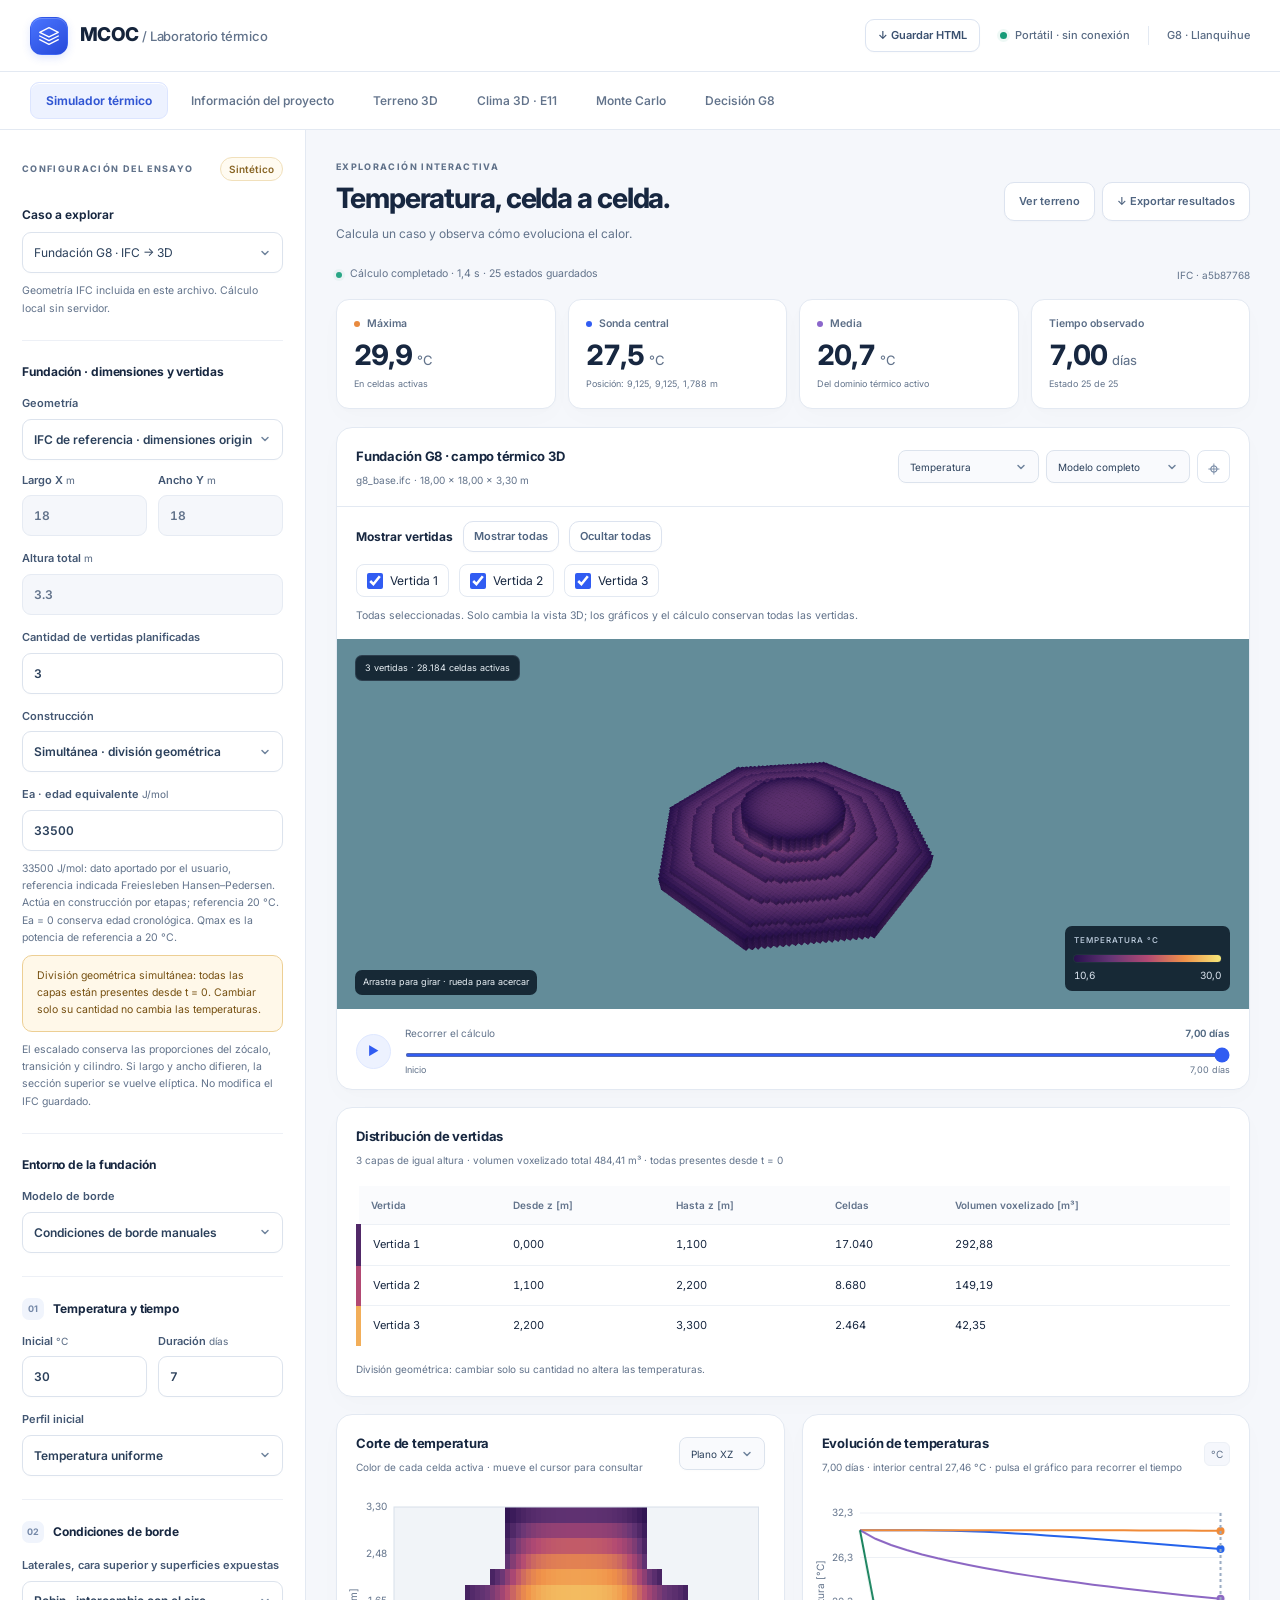
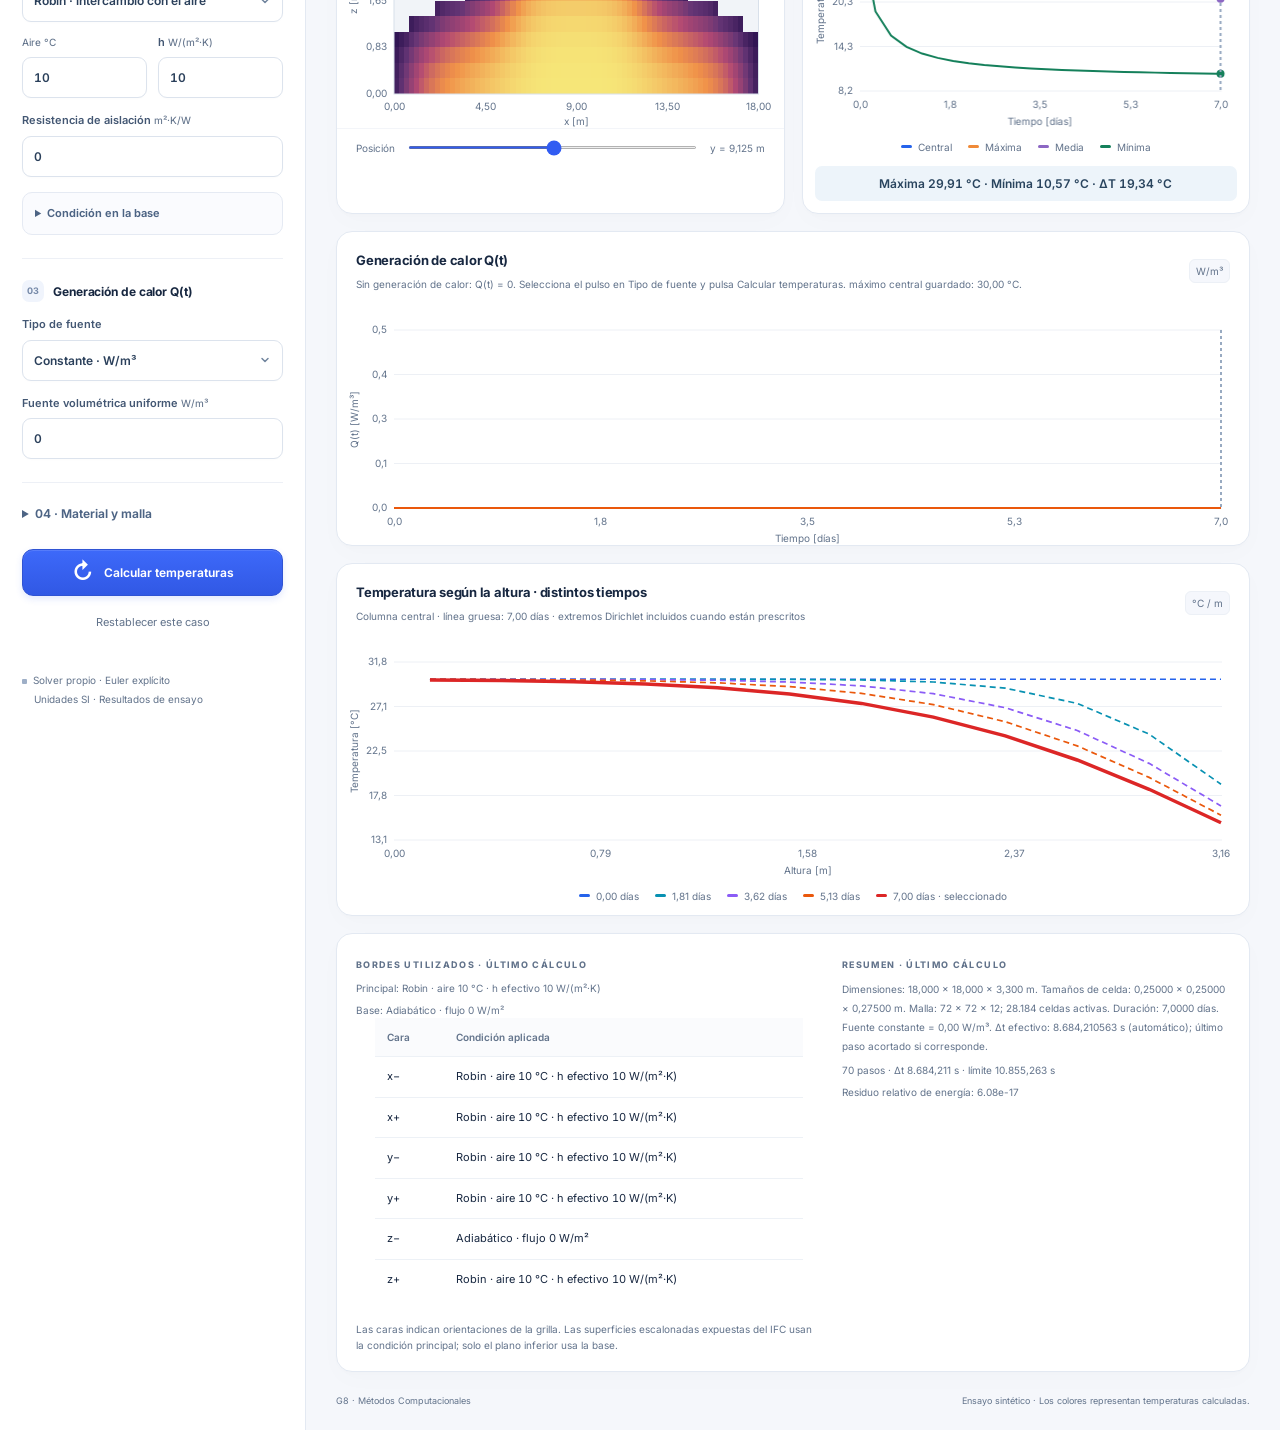
==== visor_termico.html @ 59cc3ba3 "Publica la campaña térmica ampliada y la decisión G8" ====
<!doctype html>
<html lang="es">
<head>
  <meta charset="utf-8">
<meta http-equiv="Content-Security-Policy" content="default-src 'none'; script-src 'unsafe-inline'; style-src 'unsafe-inline'; worker-src blob:; img-src data: blob:; font-src data:; connect-src 'none'; base-uri 'none'; object-src 'none'">
  <meta name="viewport" content="width=device-width,initial-scale=1">
  <meta name="theme-color" content="#315cf2">
  <title>MCOC · Laboratorio térmico</title>
  <style>
@font-face {
  font-family: 'Inter';
  font-style: normal;
  font-weight: 100 900;
  font-display: swap;
  src: url('[data-uri]') format('truetype');
}

:root {
  color-scheme: light;
  --navy: #15243b;
  --blue: #315cf2;
  --text: #172740;
  --muted: #62738b;
  --line: #e3e9f2;
  --bg: #f5f7fb;
  --orange: #e88a3f;
  --purple: #8b67cb;
  --radius: 16px;
  --shadow: 0 2px 4px #17274003, 0 8px 26px #17274004;
  --ease: 160ms ease;
}

* { box-sizing: border-box; }
body {
  margin: 0;
  background: var(--bg);
  color: var(--text);
  font: 14px/1.6 'Inter', system-ui, -apple-system, 'Segoe UI', sans-serif;
  -webkit-font-smoothing: antialiased;
  font-optical-sizing: auto;
}
button, input, select { font: inherit; }
button { cursor: pointer; }
button, a, input, select, summary {
  -webkit-tap-highlight-color: transparent;
  transition: background-color var(--ease), border-color var(--ease), color var(--ease), box-shadow var(--ease), transform var(--ease);
}
button:disabled, input:disabled, select:disabled { cursor: not-allowed; opacity: .5; box-shadow: none; transform: none; }
button:focus-visible, input:focus-visible, select:focus-visible, summary:focus-visible, a:focus-visible {
  outline: 3px solid #315cf24d;
  outline-offset: 3px;
}
a { color: inherit; }
h1, h2, p { margin: 0; }
fieldset { border: 0; padding: 0; margin: 0; min-width: 0; }
.hidden { display: none !important; }
::selection { color: #1737a6; background: #dfe7ff; }

/* Misma cabecera y navegación, con una identidad visual más clara. */
.topbar {
  height: 72px;
  background: #fff;
  color: var(--navy);
  display: flex;
  align-items: center;
  justify-content: space-between;
  padding: 0 30px;
  gap: 16px;
  border-bottom: 1px solid var(--line);
}
.brand { text-decoration: none; display: flex; align-items: center; gap: 12px; font-weight: 800; font-size: 19px; letter-spacing: -.6px; }
.brand-mark {
  height: 38px;
  width: 38px;
  display: grid;
  place-items: center;
  flex: 0 0 auto;
  border: 1px solid #315cf22b;
  border-radius: 12px;
  background: linear-gradient(145deg, #4974ff, #274ada);
  color: #fff;
  box-shadow: 0 3px 8px #315cf226, inset 0 1px 0 #ffffff33;
}
.brand-mark svg { width: 26px; height: 26px; }
.brand-light { font-weight: 500; color: var(--muted); font-size: 13px; letter-spacing: -.15px; }
.brand:hover { color: var(--blue); }
.top-meta { display: flex; align-items: center; gap: 8px; font-size: 11px; font-weight: 500; color: #596b84; }
.online-dot { width: 7px; height: 7px; background: #159b77; border-radius: 50%; box-shadow: 0 0 0 3px #159b7712; }
.top-divider { height: 19px; width: 1px; background: var(--line); margin: 0 10px; }
.nav-download { border: 1px solid #dce4f1; background: #fff; color: #3a506f; padding: 7px 12px; border-radius: 9px; font-size: 11px; font-weight: 600; margin-right: 12px; box-shadow: 0 1px 2px #17274005; }
.nav-download:hover:not(:disabled) { background: #f3f6ff; border-color: #b9c9f6; color: var(--blue); box-shadow: 0 3px 8px #315cf20d; }
.page-tabs { display: flex; gap: 7px; padding: 10px 30px; background: #fff; border-bottom: 1px solid var(--line); }
.page-tabs button { border: 1px solid transparent; border-radius: 9px; background: transparent; color: var(--muted); padding: 8px 15px; font-size: 12px; font-weight: 550; }
.page-tabs button:hover { background: #f3f6fb; color: var(--text); }
.page-tabs button[aria-selected=true] { background: #edf2ff; color: #3156d3; border-color: #dce5ff; font-weight: 650; box-shadow: inset 0 1px 0 #fff; }

/* Se conserva el panel de parámetros a la izquierda y los resultados a la derecha. */
.workspace { display: grid; grid-template-columns: 306px minmax(0, 1fr); max-width: 1900px; margin: 0 auto; }
.sidebar { background: #fff; border-right: 1px solid var(--line); padding: 27px 22px; min-height: calc(100vh - 72px); }
.sidebar-heading { display: flex; align-items: center; justify-content: space-between; margin-bottom: 24px; gap: 7px; }
.eyebrow { font-size: 9px; letter-spacing: 1.35px; font-weight: 750; color: var(--muted); }
.tag { font-size: 10px; font-weight: 600; border: 1px solid #f1e0bb; border-radius: 20px; background: #fffbf1; color: #886525; padding: 3px 8px; }
.field-label { font-size: 12px; font-weight: 650; display: block; margin-bottom: 8px; }
select, input[type=number] { width: 100%; height: 41px; padding: 8px 11px; border: 1px solid #dce3ed; border-radius: 9px; color: #2b405b; background-color: #fff; min-width: 0; font-size: 12px; box-shadow: 0 1px 2px #17274004; }
select {
  appearance: none;
  background-image: url("data:image/svg+xml,%3Csvg xmlns='http://www.w3.org/2000/svg' viewBox='0 0 12 12'%3E%3Cpath d='m3 4.5 3 3 3-3' fill='none' stroke='%2371859e' stroke-width='1.5' stroke-linecap='round' stroke-linejoin='round'/%3E%3C/svg%3E");
  background-repeat: no-repeat;
  background-position: right 11px center;
  background-size: 12px;
  padding-right: 30px;
}
select:hover:not(:disabled), input[type=number]:hover:not(:disabled):not([readonly]) { border-color: #b7c5d9; }
input:focus, select:focus { border-color: #7f9bf9; box-shadow: 0 0 0 3px #315cf210; }
input::placeholder { color: var(--muted); font-size: 11px; }
input[type=number] { font-variant-numeric: tabular-nums; }
input[readonly] { background-color: #f5f7fb; border-color: #e6ebf3; color: var(--muted); box-shadow: none; }
.hint { font-size: 10.5px; color: var(--muted); margin-top: 9px; line-height: 1.65; }
.form-section { border-top: 1px solid #edf0f6; padding-top: 21px; margin-top: 23px; }
.form-section h2 { font-size: 12px; margin-bottom: 13px; font-weight: 700; display: flex; align-items: center; gap: 9px; letter-spacing: -.1px; }
.form-section h2 span { display: grid; place-items: center; min-width: 22px; height: 22px; border-radius: 7px; background: #f0f4fc; font-size: 9px; color: #7589a8; font-weight: 700; }
.form-grid { display: grid; grid-template-columns: 1fr 1fr; gap: 11px; margin-top: 12px; }
.form-grid label, .stacked { font-size: 11px; font-weight: 600; display: block; color: #435773; }
.form-grid label>span, .stacked>span:not(#nodes-label) { font-size: 10px; color: var(--muted); font-weight: 450; }
.form-grid input, .stacked input, .stacked select { margin-top: 6px; }
.stacked { margin-top: 14px; }
.details { margin-top: 15px; border: 1px solid #e5eaf3; border-radius: 10px; background: #fafbfe; padding: 12px; }
.details summary { font-size: 11px; }
.details[open] summary { margin-bottom: 12px; }
summary { cursor: pointer; font-size: 12px; font-weight: 650; color: #4d6484; }
summary:hover { color: var(--blue); }
details.form-section[open]>summary { margin-bottom: 18px; }
.calculate { margin-top: 25px; background: linear-gradient(180deg, #3d69fa, #3158e4); color: #fff; width: 100%; border: 1px solid #2f53d3; border-radius: 11px; min-height: 47px; font-weight: 650; font-size: 12px; display: flex; align-items: center; justify-content: center; gap: 10px; box-shadow: 0 3px 7px #315cf223, inset 0 1px 0 #ffffff20; }
.calculate:hover:not(:disabled) { background: linear-gradient(180deg, #315ff0, #244ad0); border-color: #2147c8; box-shadow: 0 5px 13px #315cf230; transform: translateY(-1px); }
.calculate:active:not(:disabled) { transform: translateY(0); box-shadow: 0 1px 3px #315cf223; }
.calculate span:first-child { font-size: 23px; line-height: 1; }
.calculate.busy span:first-child { animation: spin 1.2s linear infinite; }
.reset { background: transparent; border: 1px solid transparent; border-radius: 9px; width: 100%; margin-top: 8px; color: var(--muted); font-size: 11px; padding: 9px; }
.reset:hover:not(:disabled) { color: var(--blue); background: #f3f6ff; }
.sidebar-footer { font-size: 10px; margin-top: 30px; color: var(--muted); line-height: 1.9; }
.sidebar-footer>span:last-child { margin-left: 12px; }
.tiny-square { display: inline-block; background: #9eafc7; width: 5px; height: 5px; border-radius: 1px; margin-right: 6px; }

main { padding: 30px 30px 22px; min-width: 0; }
.page-heading { display: flex; justify-content: space-between; align-items: center; gap: 16px; margin-bottom: 22px; }
.page-heading .eyebrow { color: var(--muted); margin-bottom: 6px; }
h1 { font-size: 28px; font-weight: 750; letter-spacing: -1.1px; line-height: 1.25; }
.page-heading p { color: var(--muted); font-size: 12px; margin-top: 8px; }
.secondary { border: 1px solid #dce3ef; border-radius: 10px; background: #fff; color: #506581; padding: 10px 14px; font-size: 11px; font-weight: 600; white-space: nowrap; box-shadow: 0 1px 3px #17274005; }
.secondary:hover:not(:disabled) { border-color: #bdcbec; background: #f9faff; color: var(--blue); box-shadow: 0 3px 9px #17274008; transform: translateY(-1px); }
.secondary:active:not(:disabled) { transform: translateY(0); }
.result-state { display: flex; align-items: center; gap: 8px; font-size: 10.5px; color: var(--muted); margin-bottom: 14px; min-height: 20px; }
.source-label { margin-left: auto; color: var(--muted); font-size: 10px; }
.state-dot { width: 6px; height: 6px; border-radius: 50%; background: #aab6c3; flex: 0 0 auto; }
.state-dot.ready { background: #2aa686; box-shadow: 0 0 0 3px #2aa6860e; }
.state-dot.dirty { background: #ed9e3b; box-shadow: 0 0 0 3px #ed9e3b10; }
.pending-changes, .pour-warning { padding: 12px 14px; border: 1px solid #edcf94; border-radius: 10px; background: #fff8e9; color: #765011; line-height: 1.6; }
.pending-changes { margin-bottom: 16px; font-size: 13px; }
.pour-warning strong { display: block; }
#simulation-summary { line-height: 1.9; }
.calculation-info>div { min-width: 0; }
.metrics { display: grid; grid-template-columns: repeat(4, 1fr); gap: 12px; margin-bottom: 18px; }
.metrics article { background: #fff; border: 1px solid var(--line); border-radius: 13px; padding: 16px 17px; display: flex; flex-direction: column; min-width: 0; box-shadow: var(--shadow); }
.metric-label { font-size: 10.5px; color: #5c6e87; font-weight: 600; display: flex; align-items: center; gap: 7px; }
.metric-dot { width: 6px; height: 6px; border-radius: 50%; }
.orange { background: var(--orange); }
.blue { background: var(--blue); }
.purple { background: var(--purple); }
.metrics strong { font-size: 28px; line-height: 1.6; letter-spacing: -1px; font-weight: 750; font-variant-numeric: tabular-nums; }
.metrics small { font-size: 13px; color: var(--muted); letter-spacing: 0; font-weight: 450; margin-left: 2px; }
.metrics article>span:last-child { font-size: 9px; color: var(--muted); overflow: hidden; text-overflow: ellipsis; white-space: nowrap; }
.card { background: #fff; border: 1px solid var(--line); border-radius: var(--radius); overflow: hidden; box-shadow: var(--shadow); }
.card-heading { display: flex; align-items: center; justify-content: space-between; padding: 18px 19px; gap: 12px; }
.card-heading h2 { font-size: 13px; font-weight: 700; letter-spacing: -.25px; }
.card-heading p { color: var(--muted); font-size: 10px; margin-top: 5px; line-height: 1.6; }
.card-heading select { height: 33px; width: auto; font-size: 10px; max-width: 180px; background-color: #f9fafd; border-radius: 8px; }
.view-tools { display: flex; align-items: center; flex-wrap: wrap; justify-content: flex-end; gap: 7px; }
.icon-button { border: 1px solid #dfe6f0; background: #fff; border-radius: 8px; height: 33px; width: 33px; font-size: 21px; color: #6c819e; }
.icon-button:hover { background: #f0f4ff; border-color: #bdcbec; color: var(--blue); }
.model-stage { position: relative; height: 370px; background: radial-gradient(ellipse at 50% 35%, #273c57, #12233b 85%); overflow: hidden; }
.model-stage canvas { display: block; width: 100%; height: 100%; touch-action: none; cursor: grab; }
.model-stage canvas:active { cursor: grabbing; }
.model-hint { position: absolute; left: 18px; bottom: 14px; font-size: 9px; color: #9cabc0; pointer-events: none; }
.model-chip { position: absolute; top: 16px; left: 18px; border: 1px solid #b1c7e024; color: #d1ddec; background: #0d20336b; border-radius: 7px; padding: 5px 9px; font-size: 9px; pointer-events: none; backdrop-filter: blur(8px); }
.temperature-legend { position: absolute; right: 19px; bottom: 18px; width: 165px; pointer-events: none; }
.legend-title { font-size: 8px; color: #bac9da; letter-spacing: 1px; margin-bottom: 8px; font-weight: 550; }
.legend-title span { float: right; letter-spacing: 0; }
.legend-bar { height: 7px; border-radius: 4px; background: linear-gradient(90deg, #28104e, #653575, #b24973, #f09149, #f6e879); box-shadow: 0 0 0 1px #ffffff0a; }
.legend-labels { display: flex; justify-content: space-between; color: #dce5f0; font-size: 10px; margin-top: 5px; font-variant-numeric: tabular-nums; }
#model-canvas { background: #638c99; }
#model-canvas:not(.hidden) ~ :is(.model-hint, .model-chip, .temperature-legend) {
  color: #eaf1f6;
  background: #172936;
  border-radius: 7px;
}
#model-canvas:not(.hidden) ~ .model-hint { padding: 5px 8px; }
#model-canvas:not(.hidden) ~ .temperature-legend { padding: 8px 9px; }
.timeline { display: flex; gap: 14px; align-items: center; padding: 16px 19px 12px; }
.play { width: 35px; height: 35px; border-radius: 50%; background: #edf2ff; color: var(--blue); border: 1px solid #dfe8ff; display: grid; place-items: center; font-size: 12px; flex-shrink: 0; }
.play:hover:not(:disabled) { background: #dde7ff; border-color: #bdcfff; box-shadow: 0 3px 8px #315cf21a; transform: scale(1.04); }
.timeline-body { width: 100%; }
.timeline-labels, .timeline-ends { display: flex; justify-content: space-between; align-items: center; font-size: 10px; color: var(--muted); }
.timeline-labels strong { font-weight: 650; color: #526982; font-variant-numeric: tabular-nums; }
.timeline-ends { font-size: 9px; }
input[type=range] { cursor: pointer; accent-color: var(--blue); }
.timeline input { width: 100%; margin: 9px 0 3px; height: 4px; }
.clip-control { display: flex; align-items: center; gap: 12px; padding: 10px 19px; background: #f6f8fd; border-bottom: 1px solid #edf1f7; font-size: 10px; color: #708198; }
.clip-control input { flex: 1; height: 3px; }
.charts { display: grid; grid-template-columns: 1fr 1fr; gap: 17px; margin-top: 17px; }
.chart-stage { position: relative; height: 235px; padding: 0 9px; }
.chart-stage canvas { width: 100%; height: 100%; display: block; }
#history-canvas { cursor: crosshair; }
.slice-control { height: 39px; display: flex; align-items: center; gap: 11px; padding: 0 19px; font-size: 10px; color: var(--muted); border-top: 1px solid #f3f5f9; }
.slice-control input { flex: 1; height: 3px; }
.chart-legend { display: flex; gap: 8px 16px; align-items: center; flex-wrap: wrap; justify-content: center; font-size: 10px; color: var(--muted); min-height: 38px; padding: 9px 12px; }
.chart-legend span { display: flex; align-items: center; gap: 6px; }
.chart-legend i { width: 11px; height: 3px; border-radius: 2px; }
.history-range { display: block; margin: 0 12px 12px; padding: 8px 10px; border-radius: 7px; background: #edf4fa; color: #29445e; font-size: 12px; font-weight: 600; text-align: center; font-variant-numeric: tabular-nums; }
.mini-tag { font-size: 10px; color: var(--muted); background: #f5f7fc; border: 1px solid #ecf0f6; border-radius: 6px; padding: 3px 6px; white-space: nowrap; }
.calculation-info { display: grid; grid-template-columns: 1.2fr 1fr; gap: 20px; padding: 18px 19px; margin-top: 17px; }
.calculation-info p { font-size: 10px; color: var(--muted); margin-top: 6px; }
.height-card { margin-top: 17px; }
.table-scroll { overflow-x: auto; padding: 0 19px 15px; }
.project-table { width: 100%; border-collapse: collapse; font-size: 11px; text-align: left; font-variant-numeric: tabular-nums; }
.project-table th, .project-table td { padding: 11px 12px; border-bottom: 1px solid #edf1f6; white-space: nowrap; }
.project-table th { color: var(--muted); font-weight: 600; font-size: 10px; background: #fafbfd; }
.project-table tbody tr:hover { background: #f7f9ff; }
.project-table tbody tr:last-child td { border-bottom: 0; }
.mc-fraction { display: flex; align-items: center; gap: 8px; }
.mc-fraction meter { width: 78px; accent-color: #b45309; }
.mc-run-table { max-height: 420px; overflow: auto; }
.mc-run-table thead th { position: sticky; top: 0; }
.mc-exceeds, #mc-error { color: #9a3412; }
#mc-status { overflow-wrap: anywhere; }
.python-job { margin: 14px 0; padding: 14px 18px; }
.python-job legend { font-weight: 650; }
.python-job-fields { grid-template-columns: repeat(auto-fit, minmax(min(100%, 140px), 1fr)); margin: 10px 0; }
.python-job-check { display: flex; align-items: center; gap: 7px; margin: 8px 0 12px; }
.python-job-check input { width: auto; }
.python-job-status { margin-top: 8px; overflow-wrap: anywhere; }
.python-job-status:empty { display: none; }
.plans-figure { margin: 0; overflow: hidden; }
.plans-figure img { display: block; width: 100%; height: auto; }
#plan-schedule { line-height: 1.55; }
.scope-note { font-size: 10px; line-height: 1.7; color: var(--muted); padding: 0 19px 18px; }
footer { font-size: 9px; color: var(--muted); display: flex; justify-content: space-between; padding-top: 22px; gap: 12px; }
.error { border: 1px solid #f0cdbf; background: #fff5f0; border-radius: 11px; padding: 13px 16px; margin-bottom: 15px; color: #a34a2e; font-size: 12px; }
.stage-placeholder { position: absolute; inset: 0; display: flex; align-items: center; justify-content: center; flex-direction: column; background: #12233be6; color: #afbed1; font-size: 12px; gap: 14px; }
.loader { width: 28px; height: 28px; border-radius: 50%; border: 2px solid #455f7b; border-top-color: #80adf5; animation: spin 1s linear infinite; }
.tooltip { position: absolute; background: #11243aef; color: #fff; font-size: 10px; padding: 8px 11px; border: 1px solid #ffffff1a; border-radius: 8px; pointer-events: none; z-index: 4; white-space: nowrap; box-shadow: 0 4px 12px #101f3826; }

.project-panel { max-width: 1200px; margin: 0 auto; padding: 38px 30px 46px; }
#e11-source, #e11-provenance { overflow-wrap: anywhere; }
.e11-section { height: clamp(240px, 42vw, 420px); }
.e11-model-stage { background: #638c99; padding: 0; }
.e11-model-stage canvas { cursor: grab; touch-action: none; }
.e11-model-stage canvas:active { cursor: grabbing; }
#e11-model-legend { padding-top: 12px; }
.project-intro { max-width: 840px; font-size: 14px; line-height: 1.8; color: var(--muted); margin: 15px 0 27px; }
.project-grid { display: grid; grid-template-columns: 1fr 1fr; gap: 18px; }
.info-card { padding: 25px; }
.info-card h2 { font-size: 16px; font-weight: 700; letter-spacing: -.35px; margin-bottom: 12px; }
.info-card p { margin-top: 12px; color: #63748c; font-size: 12px; line-height: 1.9; overflow-wrap: anywhere; }

@keyframes spin { to { transform: rotate(360deg); } }
@media(min-width:1550px) {
  main { padding: 32px 42px; }
  .model-stage { height: 430px; }
  .chart-stage { height: 260px; }
}
@media(max-width:1150px) {
  .workspace { grid-template-columns: 272px minmax(0,1fr); }
  .sidebar { padding: 24px 17px; }
  main { padding: 24px 20px; }
  .metrics { gap: 8px; }
  .metrics article { padding: 13px 11px; }
  .metrics strong { font-size: 24px; }
  .page-heading .secondary { font-size: 10px; padding: 9px; }
  .charts { grid-template-columns: 1fr; }
  .chart-stage { height: 250px; }
  .model-stage { height: 340px; }
  .calculation-info { grid-template-columns: 1fr; }
  .page-heading h1 { font-size: 24px; }
  .card-heading { flex-wrap: wrap; }
}
@media(max-width:750px) {
  .topbar { padding: 0 18px; height: 64px; }
  .brand { font-size: 17px; }
  .brand-mark { height: 34px; width: 34px; border-radius: 10px; }
  .brand-light { display: none; }
  .top-meta { font-size: 10px; }
  .top-meta .top-divider, .top-meta>span:last-child { display: none; }
  .nav-download { margin-right: 4px; padding: 6px 8px; font-size: 10px; }
  .workspace { display: flex; flex-direction: column; }
  .sidebar { min-height: 0; border-right: 0; border-bottom: 1px solid var(--line); }
  .sidebar-heading { margin-bottom: 14px; }
  .form-section { margin-top: 18px; padding-top: 17px; }
  .sidebar-footer { display: none; }
  main { padding: 24px 15px; }
  .metrics { grid-template-columns: 1fr 1fr; }
  .metrics strong { font-size: 27px; }
  .page-heading { align-items: flex-start; }
  .page-heading .secondary { white-space: normal; max-width: 100px; }
  .model-stage { height: 320px; }
  .card-heading { padding: 15px; flex-wrap: wrap; }
  .model-hint { font-size: 8px; max-width: 120px; }
  .temperature-legend { width: 125px; }
  .calculation-info { gap: 14px; }
  footer { flex-direction: column; }
  .card-heading select { max-width: 150px; }
  .page-tabs { padding: 9px 15px; gap: 4px; }
  .page-tabs button { font-size: 11px; padding: 9px 10px; }
  .project-panel { padding: 28px 15px; }
  .project-grid { grid-template-columns: 1fr; }
  .info-card { padding: 22px; }
  .view-tools select { max-width: 145px; }
}
@media(prefers-reduced-motion:reduce) {
  *, *::before, *::after { transition: none !important; animation: none !important; scroll-behavior: auto !important; }
}
.pour-visibility { padding: 14px 19px; border-top: 1px solid var(--line); }
.visibility-heading, .visibility-options { display: flex; align-items: center; flex-wrap: wrap; gap: 10px; }
.visibility-heading { margin-bottom: 12px; font-size: 12px; }
.visibility-heading .secondary { padding: 6px 10px; font-size: 11px; }
.visibility-options label { display: inline-flex; align-items: center; gap: 7px; font-size: 12px; padding: 6px 10px; border: 1px solid var(--line); border-radius: 8px; cursor: pointer; }
.visibility-options input { width: 16px; height: 16px; margin: 0; accent-color: var(--blue); }
.pour-visibility .hint { margin: 10px 0 0; }
.page-tabs, .terrain-return { flex-wrap: wrap; }
.terrain-card { overflow: hidden; }
.terrain-stage { position: relative; height: clamp(350px, 63vh, 620px); overflow: hidden; background: radial-gradient(ellipse at 50% 47%, #1b4050, #0d1d32 76%); }
.terrain-stage canvas { width: 100%; height: 100%; display: block; cursor: grab; touch-action: none; }
.terrain-stage canvas:active { cursor: grabbing; }
.terrain-stage .terrain-objects { position: absolute; inset: 0; pointer-events: none; }
.terrain-north, .terrain-scale, .terrain-hint { position: absolute; color: #e7f1f5; pointer-events: none; font-size: 11px; }
.terrain-north { top: 16px; right: 18px; display: grid; justify-items: center; gap: 4px; background: #0d1d32c9; padding: 8px 12px; border-radius: 10px; }
.terrain-north span { font-size: 22px; line-height: 1; }
.terrain-scale { bottom: 18px; left: 18px; display: grid; gap: 5px; }
.terrain-scale span { display: block; height: 6px; border: solid #e7f1f5; border-width: 0 1px 2px; }
.terrain-hint { right: 18px; bottom: 18px; max-width: 60%; text-align: right; }
.terrain-status { position: absolute; top: 50%; left: 50%; transform: translate(-50%, -50%); color: #e7f1f5; max-width: 80%; text-align: center; }
.terrain-beacon { position: absolute; top: 56%; left: 50%; transform: translate(-50%, -100%); display: grid; justify-items: center; border: 0; padding: 0; background: transparent; color: #eafff9; cursor: pointer; }
.beacon-label { background: #09262b; border: 1px solid #76efd0; border-radius: 9px; padding: 8px 12px; font-size: 12px; font-weight: 650; white-space: nowrap; }
.beacon-light { height: clamp(58px, 12vh, 125px); width: 10px; background: linear-gradient(transparent, #9df9e2 68%, #e4fff8); box-shadow: 0 12px 24px #55ffd486; }
.beacon-dot { width: 16px; height: 8px; margin-bottom: -4px; border-radius: 50%; background: #dbfff4; box-shadow: 0 0 14px 5px #43ffccbd; }
.terrain-beacon.is-close .beacon-light { height: 38px; width: 5px; }
.terrain-beacon.is-close .beacon-dot { width: 9px; height: 5px; margin-bottom: -2px; }
.terrain-beacon:hover .beacon-label, .terrain-beacon:focus-visible .beacon-label { background: #145350; }
.terrain-beacon:focus-visible { outline: 2px solid #eafff9; outline-offset: 5px; border-radius: 8px; }
.terrain-credits { padding: 16px 19px; color: var(--muted); font-size: 11px; line-height: 1.6; }
.terrain-credits p + p { margin-top: 6px; }
.terrain-credits a { color: var(--blue); }
.terrain-imagery-credit { position: absolute; top: 16px; left: 18px; max-width: calc(100% - 100px); padding: 6px 9px; border-radius: 7px; background: #0d1d32de; color: #e7f1f5; font-size: 10px; line-height: 1.5; }
.terrain-imagery-credit a { color: #b9f5e5; }
#terrain-zoom-level { min-width: 42px; color: var(--muted); font-size: 12px; text-align: center; font-variant-numeric: tabular-nums; }

</style>


</head>
<body>
  <header class="topbar">
    <a class="brand" href="#" aria-label="Inicio del laboratorio"><span class="brand-mark"><svg viewBox="0 0 28 28" fill="none" aria-hidden="true"><path d="m4 10 10-5 10 5-10 5-10-5Z" stroke="currentColor" stroke-width="1.5" stroke-linejoin="round"/><path d="m4 14 10 5 10-5M4 18l10 5 10-5" stroke="currentColor" stroke-width="1.5" stroke-linecap="round" stroke-linejoin="round"/></svg></span><span>MCOC <span class="brand-light">/ Laboratorio térmico</span></span></a>
    <div class="top-meta"><button id="portable-download" class="nav-download">↓ HTML portátil</button><span class="online-dot"></span><span id="connection">Conectando</span><span class="top-divider"></span><span>G8 · Llanquihue</span></div>
  </header>

  <nav class="page-tabs" role="tablist" aria-label="Secciones del proyecto">
    <button id="tab-laboratory" role="tab" aria-selected="true" aria-controls="panel-laboratory" type="button">Simulador térmico</button>
    <button id="tab-project" role="tab" aria-selected="false" aria-controls="panel-project" tabindex="-1" type="button">Información del proyecto</button>
    <button id="tab-terrain" role="tab" aria-selected="false" aria-controls="panel-terrain" tabindex="-1" type="button">Terreno 3D</button>
    <button id="tab-weather" role="tab" aria-selected="false" aria-controls="panel-weather" tabindex="-1" type="button">Clima 3D · E11</button>
    <button id="tab-monte-carlo" role="tab" aria-selected="false" aria-controls="panel-monte-carlo" tabindex="-1" type="button">Monte Carlo</button>
    <button id="tab-plans" role="tab" aria-selected="false" aria-controls="panel-plans" tabindex="-1" type="button">Decisión G8</button>
  </nav>
  <div class="workspace" id="panel-laboratory" role="tabpanel" aria-labelledby="tab-laboratory">
    <aside class="sidebar">
      <div class="sidebar-heading"><span class="eyebrow">CONFIGURACIÓN DEL ENSAYO</span><span class="tag">Sintético</span></div>
      <form id="parameters">
        <fieldset id="controls">
          <label class="field-label" for="mode">Caso a explorar</label>
          <select id="mode" name="mode">
            <option value="fundacion">Fundación G8 · IFC → 3D</option><option value="2d">Caja 2D · centros de celda</option>
            <option value="3d">Cubo / bloque 3D · dimensiones editables</option><option value="1d">Perfil 1D · nodos</option>
          </select>
          <p id="case-note" class="hint">La geometría se obtiene del IFC guardado.</p>

          <section id="foundation-geometry" class="form-section">
            <h2>Fundación · dimensiones y vertidas</h2>
            <label class="stacked">Geometría<select id="foundation_geometry" name="foundation_geometry"><option value="ifc">IFC de referencia · dimensiones originales</option><option value="scaled">Dimensiones editables · escalar el IFC</option></select></label>
            <div class="form-grid">
              <label>Largo X <span>m</span><input id="foundation_x_m" name="foundation_x_m" type="number" min="4" max="40" step="any" value="18" required></label>
              <label>Ancho Y <span>m</span><input id="foundation_y_m" name="foundation_y_m" type="number" min="4" max="40" step="any" value="18" required></label>
            </div>
            <label class="stacked">Altura total <span>m</span><input id="foundation_height_m" name="foundation_height_m" type="number" min="0.6" max="12" step="any" value="3.3" required></label>
            <label class="stacked">Cantidad de vertidas planificadas<input id="pour_count" name="pour_count" type="number" min="1" max="12" step="1" value="3" required></label>
            <label class="stacked">Construcción<select id="construction_mode" name="construction_mode"><option value="simultaneous">Simultánea · división geométrica</option><option value="staged">Por etapas · activación térmica</option></select></label>
            <input id="pour_schedule" name="pour_schedule" type="hidden" value="">
            <label class="stacked">Ea · edad equivalente <span>J/mol</span><input id="activation_energy_j_mol" name="activation_energy_j_mol" type="number" min="0" max="100000" step="any" value="33500" required></label>
            <p class="hint">33500 J/mol: dato aportado por el usuario, referencia indicada Freiesleben Hansen–Pedersen. Actúa en construcción por etapas; referencia 20 °C. Ea = 0 conserva edad cronológica. Qmax es la potencia de referencia a 20 °C.</p>
            <div id="schedule-editor" class="hidden"><div id="schedule-rows"></div><p class="hint">Inicios en días desde t = 0, ordenados de abajo hacia arriba. Cada capa entra a su temperatura de colocación y comienza su propia fuente Q(edad). La colocación es instantánea y los datos son sintéticos.</p></div>
            <p id="construction-note" class="hint pour-warning">En modo simultáneo todas las capas están presentes desde t = 0. Cambiar solo su cantidad no cambia las temperaturas.</p>
            <p class="hint">El escalado conserva las proporciones del zócalo, transición y cilindro. Si largo y ancho difieren, la sección superior se vuelve elíptica. No modifica el IFC guardado.</p>
          </section>

          <section id="environment-fields" class="form-section">
            <h2>Entorno de la fundación</h2>
            <label class="stacked">Modelo de borde
              <select id="environment_mode" name="environment_mode">
                <option value="standard">Condiciones de borde manuales</option>
                <option value="e10">E10 · entorno sintético</option>
              </select>
            </label>
            <div id="environment-options" class="hidden">
              <label class="stacked">Convección
                <select id="environment_wind" name="environment_wind"><option value="fixed">h fijo</option><option value="synthetic">Viento sintético · h(v)</option></select>
              </label>
              <label id="environment-h-field" class="stacked">h fijo <span>W/(m²·K)</span><input id="environment_h" name="environment_h" type="number" min="0.01" max="1000" step="any" value="10" required></label>
              <label class="stacked">Radiación solar
                <select id="environment_solar" name="environment_solar"><option value="off">Sin sol</option><option value="synthetic">Ciclo solar sintético</option></select>
              </label>
              <label class="stacked">Moldaje lateral
                <select id="environment_formwork" name="environment_formwork"><option value="none">Sin moldaje</option><option value="permanent">Moldaje durante todo el cálculo</option><option value="scheduled">Moldaje con retiro programado</option></select>
              </label>
              <label id="environment-strip-field" class="stacked hidden">Retiro desde inicio de la simulación <span>h</span><input id="environment_strip_h" name="environment_strip_h" type="number" min="0.01" max="720" step="any" value="72" required></label>
              <label class="stacked">Aislación superior
                <select id="environment_insulation" name="environment_insulation"><option value="none">Sin aislación</option><option value="blanket">Manta desde la colocación</option></select>
              </label>
              <label class="stacked">Suelo
                <select id="environment_soil" name="environment_soil"><option value="standard">Usar la condición manual de la base</option><option value="equivalent">Resistencia térmica equivalente</option></select>
              </label>
              <p class="hint">El aire sigue un ciclo sintético diario. En construcción por etapas, la manta se aplica a la cara superior expuesta y la hora de desmolde se cuenta desde t = 0 para todos los laterales.</p>
            </div>
          </section>

          <section id="box-geometry" class="form-section hidden">
            <h2>Geometría del ensayo</h2>
            <label id="box-shape-field" class="stacked">Forma del bloque<select id="box-shape"><option value="cube">Cubo · lados iguales</option><option value="custom">Bloque · dimensiones independientes</option></select></label>
            <div class="form-grid" id="box-lengths">
              <label><span id="lx-label">Lado del cubo</span> <span>m</span><input id="length_x_m" name="length_x_m" type="number" min="0.1" max="20" step="any" value="1" required></label>
              <label id="ly-field">Ly <span>m</span><input id="length_y_m" name="length_y_m" type="number" min="0.1" max="20" step="any" value="1" required></label>
              <label id="lz-field">Lz <span>m</span><input id="length_z_m" name="length_z_m" type="number" min="0.1" max="20" step="any" value="1" required></label>
            </div>
            <p class="hint">Dimensiones entre 0.1 y 20 m. Todos los controles térmicos se aplican a este bloque. Pulsa Calcular para actualizar geometría y temperaturas.</p>
          </section>

          <section class="form-section">
            <h2><span>01</span> Temperatura y tiempo</h2>
            <div class="form-grid">
              <label>Inicial <span>°C</span><input id="initial_c" name="initial_c" type="number" min="-50" max="150" step="0.5" value="30" required></label>
              <label>Duración <span>días</span><input id="duration_days" name="duration_days" type="number" min="0.001" max="30" step="0.001" value="7" required></label>
            </div>
            <label class="stacked">Perfil inicial<select id="profile" name="profile"><option value="uniforme">Temperatura uniforme</option><option value="seno">Base + amplitud sinusoidal</option></select></label>
            <label id="amplitude-field" class="stacked hidden">Amplitud del seno <span>°C</span><input id="amplitude_c" name="amplitude_c" type="number" min="0" max="100" step="0.5" value="0" required></label>
          </section>

          <section id="boundary-fields" class="form-section">
            <h2><span>02</span> Condiciones de borde</h2>
            <div id="manual-exposed-fields">
            <label class="stacked">Laterales, cara superior y superficies expuestas<select id="boundary_type" name="boundary_type"><option value="robin">Robin · intercambio con el aire</option><option value="dirichlet">Dirichlet · temperatura de cara</option><option value="neumann">Neumann · flujo entrante</option></select></label>
            <div id="main-temperature" class="form-grid">
              <label><span id="boundary-c-label">Aire</span> <span>°C</span><input id="boundary_c" name="boundary_c" type="number" min="-50" max="150" step="0.5" value="10" required></label>
              <label id="main-h">h <span>W/(m²·K)</span><input id="h_w_m2k" name="h_w_m2k" type="number" min="0" max="1000" step="1" value="10" required></label>
            </div>
            <label id="main-flux" class="stacked hidden">Flujo entrante <span>W/m²</span><input id="flux_in_w_m2" name="flux_in_w_m2" type="number" min="-5000" max="5000" value="0" required></label>
            <label id="resistance-field" class="stacked">Resistencia de aislación <span>m²·K/W</span><input id="resistance_m2k_w" name="resistance_m2k_w" type="number" min="0" max="5" step="0.05" value="0" required></label>
            </div>
            <details class="details"><summary>Condición en la base</summary>
              <label class="stacked">Tipo<select id="bottom_type" name="bottom_type"><option value="neumann">Neumann · flujo / adiabático</option><option value="dirichlet">Dirichlet · temperatura de cara</option><option value="robin">Robin · intercambio</option></select></label>
              <div class="form-grid" id="bottom-temperature">
                <label>Temperatura <span>°C</span><input id="bottom_c" name="bottom_c" type="number" min="-50" max="150" step="0.5" value="20" required></label>
                <label id="bottom-h">h <span>W/(m²·K)</span><input id="bottom_h_w_m2k" name="bottom_h_w_m2k" type="number" min="0" max="1000" value="10" required></label>
              </div>
              <label id="bottom-flux" class="stacked">Flujo entrante <span>W/m²</span><input id="bottom_flux_in_w_m2" name="bottom_flux_in_w_m2" type="number" min="-5000" max="5000" value="0" required></label>
              <p class="hint">Un flujo igual a cero representa una base adiabática.</p>
            </details>
          </section>

          <section class="form-section">
            <h2><span>03</span> Generación de calor Q(t)</h2>
            <label class="stacked">Tipo de fuente<select name="source_type" id="source_type"><option value="constant">Constante · W/m³</option><option value="cosine">Pulso de la foto · Qmax y duración</option></select></label>
            <label id="constant-source-field" class="stacked">Fuente volumétrica uniforme <span>W/m³</span><input name="source_w_m3" id="source_w_m3" type="number" min="-2000" max="5000" step="any" value="0" required></label>
            <div id="pulse-source-fields" class="hidden">
              <label class="stacked">Qmax · generación máxima fija <span>W/m³</span><input name="qmax_w_m3" id="qmax_w_m3" type="number" min="1300" max="1300" step="any" value="1300" readonly required></label>
              <label class="stacked">Duración del pulso τ <span>días</span><input name="source_duration_days" id="source_duration_days" type="number" min="0.001" max="30" step="any" value="2" required></label>
              <p class="hint">Q(t) = Qmax/2 · [1 − cos(2πt/τ)] para 0 ≤ t &lt; τ; después Q(t) = 0. El pico ocurre en τ/2.</p>
              <p class="hint">Qmax = 1300 W/m³, fijo para este ensayo sintético. Es potencia por volumen, no °C. La temperatura máxima se obtiene al resolver.</p>
            </div>
          </section>
          <details class="form-section"><summary>04 · Material y malla</summary>
            <div class="form-grid">
              <label>k <span>W/(m·K)</span><input name="conductivity_w_mk" id="conductivity_w_mk" type="number" min="0.05" max="10" step="0.05" value="2.2" required></label>
              <label>ρ <span>kg/m³</span><input name="density_kg_m3" id="density_kg_m3" type="number" min="100" max="5000" step="10" value="2400" required></label>
            </div>
            <label class="stacked">Calor específico cp <span>J/(kg·K)</span><input name="specific_heat_j_kgk" id="specific_heat_j_kgk" type="number" min="100" max="5000" step="10" value="900" required></label>
            <label class="stacked" id="resolution-field">Resolución de la fundación<select name="resolution_m" id="resolution_m"><option value="0.5">Rápida · Δx solicitado 0.50 m</option><option value="0.25" selected>Equilibrada · Δx solicitado 0.25 m</option><option value="0.2">Detallada · Δx solicitado 0.20 m</option></select></label>
            <label class="stacked hidden" id="nodes-field"><span id="nodes-label">Celdas por eje</span><input name="nodes" id="nodes" type="number" min="8" max="48" step="1" value="32" required></label>
            <label class="stacked">Paso temporal Δt <span>s</span><input name="dt_s" id="dt_s" type="number" min="0.000001" step="any" placeholder="Automático y estable"></label>
            <p class="hint">Los valores se aplican al cálculo actual. El IFC y el JSON permanecen intactos.</p>
          </details>
          <button class="calculate" id="calculate" type="submit"><span id="calculate-icon">↻</span><span id="calculate-label">Calcular temperaturas</span></button>
          <button class="reset" id="reset" type="button">Restablecer este caso</button>
        </fieldset>
      </form>
      <div class="sidebar-footer"><span class="tiny-square"></span>Solver propio · Euler explícito<br><span>Unidades SI · Resultados de ensayo</span></div>
    </aside>

    <main>
      <div class="page-heading"><div><div class="eyebrow">EXPLORACIÓN INTERACTIVA</div><h1>Temperatura, celda a celda.</h1><p>Calcula un caso y observa cómo evoluciona el calor.</p></div><div class="view-tools terrain-return"><button id="back-to-terrain" class="secondary" type="button">Ver terreno</button><button id="download" class="secondary" disabled>↓ Exportar resultados</button></div></div>
      <div id="error" role="alert" class="error hidden"></div>
      <div class="result-state"><span id="state-dot" class="state-dot"></span><span id="state">Preparando el laboratorio…</span><span id="source-label" class="source-label">Modelo G8</span></div>
      <div id="pending-changes" class="pending-changes hidden" role="status" aria-live="polite">Cambios pendientes de simular. Los gráficos, las condiciones de borde y el resumen muestran el último cálculo completado. Pulsa Calcular temperaturas para actualizarlos.</div>
      <section class="metrics" aria-label="Temperaturas del instante seleccionado">
        <article><span class="metric-label"><i class="metric-dot orange"></i>Máxima</span><strong id="max-value">—<small> °C</small></strong><span>En celdas activas</span></article>
        <article><span class="metric-label"><i class="metric-dot blue"></i>Sonda central</span><strong id="center-value">—<small> °C</small></strong><span id="probe-caption">Punto del campo calculado</span></article>
        <article><span class="metric-label"><i class="metric-dot purple"></i>Media</span><strong id="mean-value">—<small> °C</small></strong><span>Del dominio térmico activo</span></article>
        <article><span class="metric-label">Tiempo observado</span><strong id="time-value">—<small> días</small></strong><span id="frame-caption">Sin cálculo todavía</span></article>
      </section>

      <section class="card model-card">
        <div class="card-heading"><div><h2 id="model-title">Fundación · campo térmico 3D</h2><p id="model-subtitle">Geometría del IFC guardado</p></div><div class="view-tools"><select id="model-color" aria-label="Colorear modelo"><option value="temperature">Temperatura</option><option value="pours">Vertidas planificadas</option></select><select id="view-mode" aria-label="Tipo de vista"><option value="full">Modelo completo</option><option value="x">Abrir corte vertical</option><option value="z">Abrir corte horizontal</option></select><button id="camera-reset" class="icon-button" aria-label="Restablecer cámara" title="Restablecer cámara">⌖</button></div></div>
        <div id="pour-visibility" class="pour-visibility hidden" role="group" aria-label="Vertidas visibles en el modelo 3D"><div class="visibility-heading"><strong>Mostrar vertidas</strong><button id="show-all-pours" type="button" class="secondary">Mostrar todas</button><button id="hide-all-pours" type="button" class="secondary">Ocultar todas</button></div><div id="pour-visibility-options" class="visibility-options"></div><p id="pour-visibility-caption" class="hint" aria-live="polite">Solo cambia la vista 3D; los gráficos y el cálculo conservan todas las vertidas.</p></div>
        <div class="model-stage" id="model-stage"><canvas id="model-canvas" aria-label="Modelo 3D interactivo coloreado por temperatura"></canvas><canvas id="flat-canvas" class="hidden" aria-label="Campo de temperatura"></canvas>
          <div id="stage-placeholder" class="stage-placeholder"><span class="loader"></span><p>Preparando geometría y temperaturas</p></div>
          <div class="model-hint" id="model-hint">Arrastra para girar · rueda para acercar</div><div class="model-chip" id="geometry-chip">IFC · 3 componentes</div>
          <div class="temperature-legend"><div class="legend-title" id="model-legend-title">TEMPERATURA °C</div><div class="legend-bar"></div><div class="legend-labels"><span id="legend-low">—</span><span id="legend-high">—</span></div></div>
        </div>
        <div id="clip-control" class="clip-control hidden"><label for="clip-slider">Posición del corte 3D</label><input id="clip-slider" type="range" min="0" max="100" value="50"><span id="clip-caption">50 %</span></div>
        <div class="timeline"><button id="play" class="play" disabled aria-label="Reproducir evolución">▶</button><div class="timeline-body"><div class="timeline-labels"><span>Recorrer el cálculo</span><strong id="timeline-time">—</strong></div><input id="time-slider" type="range" min="0" max="0" value="0" disabled aria-label="Instante guardado"><div class="timeline-ends"><span>Inicio</span><span id="duration-label">Fin</span></div></div></div>
      </section>

      <section id="pour-plan" class="card height-card hidden">
        <div class="card-heading"><div><h2>Distribución de vertidas</h2><p id="pour-summary">Volúmenes calculados sobre la grilla</p></div></div>
        <div class="table-scroll"><table class="project-table"><thead><tr><th>Vertida</th><th>Desde z [m]</th><th>Hasta z [m]</th><th>Celdas</th><th>Volumen voxelizado [m³]</th></tr></thead><tbody id="pour-rows"></tbody></table></div>
        <p id="pour-scope" class="scope-note">Las interfaces entre vertidas conducen calor como el mismo material.</p>
      </section>
      <section class="charts">
        <article class="card"><div class="card-heading"><div><h2 id="slice-title">Corte de temperatura</h2><p id="slice-caption">Valores de las celdas calculadas</p></div><select id="slice-plane" aria-label="Plano de corte"><option value="xz">Plano XZ</option><option value="xy">Plano XY</option><option value="yz">Plano YZ</option></select></div><div class="chart-stage"><canvas id="slice-canvas" aria-label="Mapa o perfil de temperatura del corte"></canvas><div id="slice-tooltip" class="tooltip hidden"></div></div><div class="slice-control"><label for="slice-slider">Posición</label><input id="slice-slider" type="range" min="0" max="0" value="0"><span id="slice-position">—</span></div></article>
        <article class="card"><div class="card-heading"><div><h2>Evolución de temperaturas</h2><p id="history-caption">Historia de los estados guardados</p></div><span class="mini-tag">°C</span></div><div class="chart-stage"><canvas id="history-canvas" aria-label="Gráfico de evolución temporal"></canvas></div><div class="chart-legend" id="history-legend"></div><output id="history-range" class="history-range">ΔT (máxima − mínima) —</output></article>
      </section>

      <section class="card height-card">
        <div class="card-heading"><div><h2>Generación de calor Q(t)</h2><p id="source-caption">Potencia térmica volumétrica · no es temperatura</p></div><span class="mini-tag">W/m³</span></div>
        <div class="chart-stage"><canvas id="source-canvas" aria-label="Fuente volumétrica de calor versus tiempo"></canvas></div>
      </section>
      <section class="card height-card">
        <div class="card-heading"><div><h2>Temperatura según la altura · distintos tiempos</h2><p id="height-caption">Columna central del bloque</p></div><span class="mini-tag">°C / m</span></div>
        <div class="chart-stage"><canvas id="height-canvas" aria-label="Perfiles de temperatura según altura para varios tiempos"></canvas></div>
        <div id="height-legend" class="chart-legend"></div>
      </section>
      <section class="card calculation-info"><div><span class="eyebrow">BORDES UTILIZADOS · ÚLTIMO CÁLCULO</span><p id="boundary-used">—</p><p id="bottom-used">—</p><div class="table-scroll"><table class="project-table"><thead><tr><th>Cara</th><th>Condición aplicada</th></tr></thead><tbody id="boundary-faces"></tbody></table></div><p id="boundary-face-note"></p></div><div><span class="eyebrow">RESUMEN · ÚLTIMO CÁLCULO</span><p id="simulation-summary">—</p><p id="calculation-used">—</p><p id="balance-used">—</p></div></section>
      <footer>G8 · Métodos Computacionales <span>Ensayo sintético · Los colores representan temperaturas calculadas.</span></footer>
    </main>
  </div>
  <section id="panel-project" class="project-panel hidden" role="tabpanel" aria-labelledby="tab-project">
    <div class="eyebrow">GRUPO 8 · MÉTODOS COMPUTACIONALES</div>
    <h1>Fundación de hormigón masivo · Cuatro Vientos</h1>
    <p class="project-intro">Proyecto universitario de la Universidad de los Andes: diseñar, justificar y defender un plan de construcción por vertidas para una fundación de aerogenerador.</p>
    <div class="project-grid">
      <article class="card info-card"><h2>Caso docente G8</h2><p>Llanquihue, Región de Los Lagos. Caso húmedo y frío del sur: el enfriamiento superficial y la diferencia núcleo–superficie son relevantes.</p><p>Punto meteorológico oficial: latitud −41.222539°, longitud −73.295603°. Es un punto docente representativo; no se presenta como la ubicación exacta de una fundación real.</p><p>El Simulador térmico usa ensayos sintéticos. Decisión G8 combina un pronóstico archivado y ocho fuentes de hidratación obtenidas por inversión de datos de ensayo.</p></article>
      <article class="card info-card"><h2>Modelo BIM de referencia</h2><p>Envolvente nominal de 18 × 18 m y altura de 3,30 m. Tres objetos IFC identificables: zócalo octagonal, transición inclinada y cilindro superior de diámetro 7 m; cada tramo tiene 1,10 m nominal.</p><p>Los tres componentes BIM no equivalen automáticamente a tres vertidas constructivas. El visor permite definir otra cantidad de capas.</p><p id="project-ifc">Geometría IFC incluida al generar este archivo.</p></article>
      <article class="card info-card"><h2>Flujo del proyecto</h2><p>Bonsai / Blender → IFC → IfcOpenShell → voxelización → solver térmico propio en grilla cartesiana → visualización.</p><p>El solver Python es independiente de Blender. El HTML portátil incluye una captura voxelizada del IFC y un núcleo numérico JavaScript contrastado con Python.</p><p>En Decisión G8 se comparan cronogramas y riesgo conjunto con los resultados de la campaña Python. La pestaña Monte Carlo permite explorar lotes del modelo docente.</p></article>
      <article class="card info-card"><h2>Física y parámetros</h2><p>Balance: ρ cₚ ∂T/∂t = ∇·(k∇T) + Q(t). k es conductividad, ρ densidad, cₚ calor específico y α = k/(ρcₚ) difusividad.</p><p>1D nodal; 2D/3D centrado en celdas, Euler explícito y límites de estabilidad general y local. Bordes Dirichlet, Neumann y Robin, con flujo entrante positivo.</p><p>Qmax del visor: 1300 W/m³, supuesto sintético elegido por el usuario. El pulso tiene duración editable; Qmax no es una temperatura.</p></article>
      <article class="card info-card"><h2>Dimensiones y vertidas</h2><p>El modo original utiliza las dimensiones del IFC. El modo editable escala su geometría en X, Y y Z y recalcula distancias, áreas, volúmenes, estabilidad y temperaturas.</p><p>La malla conserva su cantidad de celdas: al escalar cambian sus tamaños físicos. La resolución elegida corresponde al IFC de referencia.</p><p>Las vertidas son capas de igual altura, no de igual volumen. Se identifican por el centro de cada voxel; sus volúmenes son aproximaciones de la grilla. El modo simultáneo coloca todas desde t = 0; el modo por etapas usa el cronograma y la temperatura de cada capa, con fuente por edad local y superficies expuestas temporales.</p></article>
      <article class="card info-card"><h2>Criterios y referencias del curso</h2><p>Criterios docentes: temperatura máxima 70 °C y diferencia núcleo–superficie de 20 °C durante 14 días. El visor no certifica su cumplimiento ni sustituye una evaluación constructiva.</p><p>Referencia geométrica: Ju y Lei (2019), <em>Actual Temperature Evolution of Thick Raft Concrete Foundations and Cracking Risk Analysis</em>, DOI 10.1155/2019/7029671. Referencia chilena: ICH, <em>Especificación para Hormigón Masivo Estructural</em> (julio de 2019), Anexo 4 sobre el método de Schmidt.</p><p>Las guías G00–G08 y difusión térmica están en el repositorio. Los parámetros de ensayo no representan una mezcla de hormigón calibrada.</p></article>
      <article class="card info-card"><h2>¿De dónde sale β en Robin?</h2><p>El código llama <strong>h</strong> al coeficiente de intercambio superficial. Si escribimos −k ∂T/∂n = β (Tsuperficie − Tambiente), entonces <strong>β = h</strong>, en W/(m²·K), con normal dirigida hacia fuera del hormigón.</p><p>El valor inicial <strong>h = 10 W/(m²·K)</strong> es un supuesto sintético fijado en la configuración del visor y en el ejemplo de construcción. No procede de una medición de Llanquihue, de un ajuste experimental ni de una correlación con el viento. No se atribuye al paper ni a una exigencia normativa.</p><p>Se modifica en <strong>Condiciones de borde → h</strong>. La base tiene su propio h cuando se selecciona Robin. En Python corresponde a <code>h_w_m2k</code>; el valor inicial no obliga a que todos los ensayos usen 10.</p></article>
      <article class="card info-card"><h2>β, aislación y conductancia de cara</h2><p>La notación depende de la ecuación: en ∂T/∂n + β (Tsuperficie − Tambiente) = 0, se ha dividido por k y <strong>β = h/k</strong>, en m⁻¹. Con h = 10 y k = 2,2, β ≈ 4,55 m⁻¹. No es el número de Biot: Bi = h Lcaracterística/k, que es adimensional.</p><p>Con una resistencia de aislación R″ [m²·K/W], el visor usa <strong>h efectivo = 1 / (1/h + R″)</strong>. Sin aislación, h efectivo = h; h = 0 representa ausencia de intercambio convectivo.</p><p>En 2D/3D la cara está a media celda del centro: <strong>G = A / [1/h efectivo + Δ/(2k)]</strong>, en W/K. El intercambio de la celda es G (Tambiente − Tcelda). Así se incluye la conducción hasta la superficie, además de la película y la aislación.</p></article>
      <article class="card info-card"><h2>Material, unidades y procedencia</h2><p>Los valores de referencia del ensayo son <strong>k = 2,2 W/(m·K)</strong>, <strong>ρ = 2400 kg/m³</strong> y <strong>cₚ = 900 J/(kg·K)</strong>. Son propiedades sintéticas de referencia, no mediciones de la mezcla G8. La configuración inicial del visor consulta las propiedades térmicas del IFC; los controles pueden sustituirlas durante el ensayo.</p><p>k controla la conducción; ρ cₚ es la capacidad térmica por volumen. La difusividad <strong>α = k/(ρ cₚ)</strong> se expresa en m²/s: determina la escala de propagación térmica y el límite explícito de tiempo.</p><p>Las longitudes internas están en metros y el tiempo en segundos; el formulario convierte los días a segundos. Las temperaturas se muestran en °C y Arrhenius convierte a kelvin. El resumen del último cálculo registra los tamaños de celda y el paso temporal utilizados.</p></article>
      <article class="card info-card"><h2>Hidratación y edad equivalente</h2><p>La ley sintética de referencia es Qref(te) = Qmax/2 · [1 − cos(2πte/τ)] durante el pulso y cero después. <strong>Qmax = 1300 W/m³</strong> es potencia por volumen a la temperatura de referencia de 20 °C; τ es duración en tiempo equivalente.</p><p>En construcción por etapas: <strong>f(T) = exp[−Ea/R · (1/(T+273,15) − 1/293,15)]</strong>, con R = 8,31446261815324 J/(mol·K). Se calcula Q = Qref(te) · f(T) y se acumula te += Δt · f(T), usando la temperatura y la edad al inicio del paso.</p><p><strong>Ea = 33500 J/mol</strong> fue aportada por el usuario con referencia indicada Freiesleben Hansen–Pedersen; no constituye calibración experimental de G8. Ea = 0 recupera la edad cronológica. El factor puede hacer que la potencia real supere 1300 W/m³. La fuente constante sigue activa desde la colocación y, en modo por etapas, también recibe el factor.</p></article>
      <article class="card info-card"><h2>Vertidas y superficies temporales</h2><p>En modo simultáneo, variar solo la cantidad de capas conserva el problema térmico. En modo por etapas, cada capa entra en su instante y a su temperatura de colocación, con <strong>te = 0</strong>. El hormigón futuro permanece fuera del intercambio térmico.</p><p>Una superficie temporal recibe la condición principal mientras está expuesta. Al colocar la capa vecina pasa a ser una interfaz conductiva interna. El balance incluye la energía incorporada con el hormigón nuevo, además de la fuente y los bordes.</p><p>La colocación es instantánea por capa y el material es común. No se simulan llenado gradual, resistencia de junta ni viento, radiación o suelo reales. Ocultar una vertida es un filtro visual: conserva el cálculo, las estadísticas y la exportación completos.</p></article>
      <article class="card info-card"><h2>Cómo interpretar los resultados</h2><p>Dirichlet prescribe la temperatura en la <strong>cara</strong>; el centro de la celda puede tener otra temperatura. Neumann positivo aporta calor hacia el hormigón. Robin intercambia calor según la temperatura superficial y el ambiente; la condición de la base se configura por separado.</p><p>La máxima, mínima y media se calculan sobre el hormigón activo de cada instante. La sonda central corresponde a la posición indicada; muestra «—» antes de colocarse. Las curvas contienen estados guardados: su máximo no garantiza capturar el pico continuo entre ellos.</p><p>La voxelización clasifica centros, aproxima fronteras escalonadas y estima volumen como Nceldas · ΔxΔyΔz. Refinar la grilla ayuda a estudiar ese error. La estabilidad y un residuo energético pequeño verifican aspectos numéricos; la precisión física requiere propiedades, bordes y cinética contrastados con datos del caso.</p></article>
    </div>
  </section>
  <section id="panel-plans" class="project-panel hidden" role="tabpanel" aria-labelledby="tab-plans">
    <h1>Comparación de planes G8</h1>
    <p id="plans-status" class="project-intro" role="status">Cargando la campaña guardada…</p>
    <div id="plans-results" class="hidden">
      <section class="card">
        <div class="card-heading"><div><h2>Duración y riesgo térmico</h2><p id="plans-assumptions"></p></div></div>
        <div class="table-scroll"><table class="project-table">
          <thead><tr><th>Plan</th><th>Fin desde t₀ [h]</th><th>ΔT máx a 14 días [°C]</th><th>ΔT máx final [°C]</th><th>T &gt; 70 °C</th><th>ΔT &gt; 20 °C</th><th>Unión a 14 días</th><th>Unión final</th><th>Sensibilidad 8 curvas</th><th>Estado</th></tr></thead>
          <tbody id="plans-rows"></tbody>
        </table></div>
        <p class="scope-note">La regla de selección es P(T &gt; 70 °C o ΔT &gt; 20 °C) ≤ 5 %. La duración termina al completar la última vertida.</p>
        <p class="scope-note">El diferencial usa el máximo del hormigón colocado y la mínima temperatura reconstruida a 25 mm bajo las caras expuestas, ambos del mismo instante. El cálculo principal usa las cuatro curvas SS. La columna de sensibilidad incorpora las cuatro 22A.</p>
      </section>
      <section class="charts height-card" id="plans-figures"></section>
      <section class="card height-card">
        <div class="card-heading"><div><h2>Escenarios térmicos y cronograma</h2><p id="plan-schedule"></p></div><label>Plan <select id="plan-choice"></select></label></div>
        <p class="scope-note" id="plan-weather-checks"></p>
        <div class="table-scroll mc-run-table"><table class="project-table">
          <thead><tr><th>Curva</th><th>Clima</th><th>Peso principal</th><th>T máx [°C]</th><th>t de T máx [h]</th><th>Ubicación T máx [m]</th><th>ΔT a 14 días [°C]</th><th>ΔT final [°C]</th><th>t de ΔT máx [h]</th><th>Ubicación mínima a 25 mm [m]</th><th>Horizonte [h]</th><th>Tras última vertida [h]</th><th>Relleno climático [h]</th><th>Falla</th></tr></thead>
          <tbody id="plan-scenarios"></tbody>
        </table></div>
      </section>
      <section id="plans-verification" class="card height-card hidden">
        <div class="card-heading"><div><h2>Sensibilidad numérica</h2><p id="plans-verification-caption"></p></div></div>
        <div class="table-scroll"><table class="project-table">
          <thead><tr><th>Plan y escenario</th><th>Ensayo</th><th>Malla [m]</th><th>Δt máximo solicitado [s]</th><th>T máx [°C]</th><th>ΔT máx [°C]</th><th>Hora y cara de ΔT máx</th><th>Residuo energético</th></tr></thead>
          <tbody id="plans-verification-rows"></tbody>
        </table></div>
        <details id="plans-protection-details">
          <summary>Retiro de la manta y perfil a 25 mm</summary>
          <div class="table-scroll"><table class="project-table">
            <thead><tr><th>Plan</th><th>Hora desde t₀</th><th>Cara más fría</th><th>T máx [°C]</th><th>Mínima a 25 mm [°C]</th><th>ΔT [°C]</th></tr></thead>
            <tbody id="plans-protection-rows"></tbody>
          </table></div>
          <p class="scope-note" id="plans-depth-profiles"></p>
        </details>
      </section>
    </div>
    <details class="card python-job">
      <summary>Importar otra comparación</summary>
      <label class="stacked">Archivo comparison.json<input id="plans-file" type="file" accept=".json,application/json"></label>
    </details>
  </section>
  <section id="panel-monte-carlo" class="project-panel hidden" role="tabpanel" aria-labelledby="tab-monte-carlo">
    <h1>Monte Carlo · Fundación G8</h1>
    <p class="portable-example-note project-intro hidden">Para simular un lote nuevo, inicia el visor conectado con <code>abrir_visor.cmd</code>.</p>
    <p id="mc-example-note" class="project-intro hidden"></p>
    <form id="mc-python" class="card python-job hidden">
      <fieldset disabled>
        <legend>Ejecutar lote con Python</legend>
        <div class="form-grid python-job-fields">
          <label>Clima<select name="snapshot"></select></label>
          <label>Muestras<input name="count" type="number" min="1" max="32" step="1" value="4" required></label>
          <label>Semilla<input name="seed" type="number" min="0" max="4294967295" step="1" value="2026" required></label>
          <label>Procesos<input name="workers" type="number" min="1" max="4" step="1" value="2" required></label>
          <label>Malla<select name="coarsen"><option value="2">Rápida · 0,50 m</option><option value="1">E12 · 0,25 m</option></select></label>
        </div>
        <p class="hint">Cada muestra simula 14 días con los rangos docentes del proyecto.</p>
        <button type="submit" class="secondary">Ejecutar Monte Carlo</button>
      </fieldset>
      <p class="python-job-status" role="status"></p>
    </form>
    <p id="mc-status" class="project-intro" role="status">El ejemplo se carga al abrir esta pestaña.</p>
    <section id="mc-summary" class="card height-card hidden">
      <div class="card-heading"><div><h2>Frecuencia de superación</h2><p>Fracción de las simulaciones del lote que supera cada límite.</p></div></div>
      <div class="table-scroll"><table class="project-table">
        <thead><tr><th scope="col">Criterio</th><th scope="col">Superaciones</th><th scope="col">Media</th><th scope="col">P05</th><th scope="col">P50</th><th scope="col">P95</th></tr></thead>
        <tbody id="mc-summary-rows"></tbody>
      </table></div>
    </section>
    <section id="mc-runs" class="card height-card hidden">
      <div class="card-heading">
        <div><h2>Corridas individuales</h2><p id="mc-run-count"></p></div>
        <label>Mostrar <select id="mc-filter"><option value="all">Todas</option><option value="any">Supera algún límite</option><option value="tmax_c">Supera temperatura máxima</option><option value="delta_t_max_c">Supera diferencial máximo</option><option value="pass">Dentro de ambos límites</option></select></label>
      </div>
      <div class="table-scroll mc-run-table"><table class="project-table">
        <thead><tr><th scope="col">Muestra</th><th scope="col">Colocación [°C]</th><th scope="col">Elevación adiabática [°C]</th><th scope="col">τ hidratación [h]</th><th scope="col">T máx [°C]</th><th scope="col">ΔT máx [°C]</th><th scope="col">Supera</th></tr></thead>
        <tbody id="mc-run-rows"></tbody>
      </table></div>
    </section>
    <details class="card python-job">
      <summary>Importar otro lote guardado</summary>
      <p class="hint">Selecciona aggregate.json y los JSON de runs/.</p>
      <label class="stacked">Archivos JSON<input id="mc-files" type="file" accept=".json,application/json" multiple></label>
      <button id="mc-clear" class="secondary" type="button" disabled>Limpiar lote</button>
      <p id="mc-error" class="scope-note hidden" role="alert"></p>
    </details>
  </section>
  <section id="panel-weather" class="project-panel hidden" role="tabpanel" aria-labelledby="tab-weather">
    <h1>Clima y temperaturas · E11</h1>
    <p class="portable-example-note project-intro hidden">Para simular otro pronóstico, inicia el visor conectado con <code>abrir_visor.cmd</code>.</p>
    <form id="e11-python" class="card python-job hidden">
      <fieldset disabled>
        <legend>Simular clima con Python</legend>
        <div class="form-grid python-job-fields">
          <label>Clima<select name="snapshot"></select></label>
          <label>Duración [h]<input name="hours" type="number" min="1" max="48" step="1" value="48" required></label>
          <label>Malla<select name="coarsen"><option value="2">Rápida · 0,50 m</option><option value="1">E11 · 0,25 m</option></select></label>
        </div>
        <label class="python-job-check"><input name="pyvista" type="checkbox"> Incluir vista 3D de PyVista</label>
        <button type="submit" class="secondary">Simular clima E11</button>
      </fieldset>
      <p class="python-job-status" role="status"></p>
    </form>
    <article class="card">
      <div class="card-heading">
        <div><h2>Resultado de la simulación</h2><p id="e11-source" role="status">El ejemplo se carga al abrir esta pestaña.</p></div>
      </div>
      <p id="e11-provenance" class="scope-note"></p>
    </article>
    <div id="e11-results" class="hidden">
      <section class="card height-card">
        <div class="card-heading"><div><h2>Clima aplicado al modelo</h2><p id="e11-weather-time"></p></div></div>
        <div class="chart-legend" id="e11-weather-values"></div>
        <div class="slice-control"><label for="e11-time">Tiempo guardado</label><input id="e11-time" type="range" min="0" max="0" value="0"><output id="e11-time-label"></output></div>
      </section>
      <section id="e11-model" class="card height-card hidden">
        <div class="card-heading"><div><h2>Campo térmico 3D</h2><p id="e11-model-source"></p></div>
          <button id="e11-camera-reset" class="secondary" type="button">Restablecer vista</button></div>
        <div class="chart-stage e11-section e11-model-stage"><canvas id="e11-model-canvas" aria-label="Vista tridimensional de la temperatura"></canvas></div>
        <p id="e11-model-legend" class="scope-note"></p>
      </section>
      <section class="card height-card">
        <div class="card-heading">
          <div><h2>Corte de la fundación y del suelo</h2><p id="e11-cut-details"></p></div>
          <div class="view-tools">
            <label>Plano <select id="e11-plane"><option value="xz">XZ</option><option value="yz">YZ</option><option value="xy">XY</option></select></label>
            <button id="e11-hot" class="secondary" type="button">Corte por punto caliente</button>
            <label><input id="e11-soil" type="checkbox" checked> Mostrar suelo</label>
          </div>
        </div>
        <div class="chart-stage e11-section"><canvas id="e11-map" aria-label="Corte de temperaturas del dominio 3D"></canvas></div>
        <div class="slice-control"><label for="e11-position">Posición del corte</label><input id="e11-position" type="range" min="0" max="0" value="0"><output id="e11-position-label"></output></div>
        <p id="e11-field-note" class="scope-note"></p>
      </section>
      <section class="card height-card">
        <div class="card-heading"><div><h2>Núcleo, superficie y aire</h2><p id="e11-differential"></p></div></div>
        <div class="chart-stage"><canvas id="e11-temperatures" aria-label="Evolución térmica de núcleo, superficie y aire"></canvas></div>
        <div class="chart-legend" id="e11-temperature-legend"></div>
      </section>
      <section class="charts height-card">
        <article class="card"><div class="card-heading"><div><h2>Viento a 10 m</h2><p>Velocidad usada en la convección</p></div></div><div class="chart-stage"><canvas id="e11-wind" aria-label="Velocidad del viento frente al tiempo"></canvas></div></article>
        <article class="card"><div class="card-heading"><div><h2>Radiación de onda corta</h2><p>Serie interpolada usada en la temperatura sol-aire</p></div></div><div class="chart-stage"><canvas id="e11-solar" aria-label="Radiación solar frente al tiempo"></canvas></div></article>
      </section>
    </div>
    <details class="card python-job">
      <summary>Importar otra simulación guardada</summary>
      <label class="stacked">Archivo JSON<input id="e11-file" type="file" accept=".json,application/json"></label>
    </details>
  </section>
  <section id="panel-terrain" class="project-panel hidden" role="tabpanel" aria-labelledby="tab-terrain">
    <div class="eyebrow">EMPLAZAMIENTO DOCENTE · GRUPO 8</div>
    <h1>Terreno 3D de Llanquihue</h1>
    <p class="project-intro">Explora el relieve de Cuatro Vientos. Selecciona el rayo luminoso para abrir la fundación en el simulador térmico.</p>
    <article class="card terrain-card">
      <div class="card-heading">
        <div><h2>Cuatro Vientos · punto docente G8</h2><p id="terrain-location">Llanquihue, Región de Los Lagos</p></div>
        <div class="view-tools">
          <select id="terrain-layer" aria-label="Capa del terreno"><option value="auto">Vista automática</option><option value="satellite">Satélite</option><option value="relief">Relieve</option></select>
          <button id="terrain-zoom-out" class="icon-button" type="button" aria-label="Alejar terreno">−</button>
          <output id="terrain-zoom-level" aria-label="Nivel de acercamiento">1,0×</output>
          <button id="terrain-zoom-in" class="icon-button" type="button" aria-label="Acercar terreno">+</button>
          <button id="terrain-focus" class="secondary" type="button">Acercar al punto G8</button>
          <button id="terrain-reset" class="secondary" type="button">Restablecer vista</button>
        </div>
      </div>
      <div class="terrain-stage">
        <canvas aria-label="Relieve tridimensional del entorno del punto docente G8"></canvas>
        <canvas class="terrain-objects" aria-hidden="true"></canvas>
        <p id="terrain-imagery-credit" class="terrain-imagery-credit hidden"><a href="https://cloudless.eox.at/" target="_blank" rel="noopener noreferrer">EOxCloudless</a> by EOX IT Services GmbH<br>Contains modified Copernicus Sentinel data 2016 · <a href="https://creativecommons.org/licenses/by/4.0/" target="_blank" rel="noopener noreferrer">CC BY 4.0</a></p>
        <div class="terrain-north" aria-label="Norte"><b>N</b><span aria-hidden="true">↑</span></div>
        <p id="terrain-status" class="terrain-status" role="status">Preparando el relieve…</p>
        <button id="terrain-beacon" class="terrain-beacon hidden" type="button" aria-label="Abrir fundación G8 en el simulador">
          <span class="beacon-label">G8 · Ver fundación <span aria-hidden="true">↗</span></span><span class="beacon-light" aria-hidden="true"></span><span class="beacon-dot" aria-hidden="true"></span>
        </button>
        <div class="terrain-scale" aria-label="Escala horizontal"><span aria-hidden="true"></span><output></output></div>
        <div class="terrain-hint">Arrastra para girar · rueda o botones para acercar</div>
      </div>
      <div class="terrain-credits">
        <p id="terrain-details">Recorte de 18 × 18 km · relieve vertical ×3 para facilitar la lectura.</p>
        <p id="terrain-layer-status" aria-live="polite">La vista automática muestra el satélite al alejarse y resalta el relieve al acercarse.</p>
        <p>De cerca, el IFC queda centrado en el punto docente y se muestra a la misma escala que las vacas ilustrativas de 1,50 m al lomo. La cota del punto procede del modelo de superficie. <a href="https://www.cattlebreeders-austria.at/breeds/holstein" target="_blank" rel="noopener noreferrer">Referencia de talla Holstein</a>.</p>
        <p>Produced using Copernicus WorldDEM-30 © DLR e.V. 2010-2014 and © Airbus Defence and Space GmbH 2014-2018 provided under COPERNICUS by the European Union and ESA; all rights reserved. <a href="https://registry.opendata.aws/copernicus-dem/" target="_blank" rel="noopener noreferrer">Fuente de elevaciones</a> · <a href="https://documentation.dataspace.copernicus.eu/APIs/SentinelHub/Data/DEM/resources/license/License-COPDEM-30.pdf" target="_blank" rel="noopener noreferrer">Licencia</a>.</p>
        <p>Los organismos a cargo del programa Copernicus por ley o por delegación no asumen responsabilidad por el uso de Copernicus WorldDEM-30.</p>
      </div>
    </article>
  </section>
<script id="mcoc-pack" type="application/json">{"meta":{"defaults":{"mode":"fundacion","initial_c":30.0,"profile":"uniforme","amplitude_c":0.0,"duration_days":7.0,"conductivity_w_mk":2.2,"density_kg_m3":2400.0,"specific_heat_j_kgk":900.0,"resolution_m":0.25,"nodes":32,"length_x_m":1.0,"length_y_m":1.0,"length_z_m":1.0,"boundary_type":"robin","boundary_c":10.0,"h_w_m2k":10.0,"flux_in_w_m2":0.0,"resistance_m2k_w":0.0,"bottom_type":"neumann","bottom_c":20.0,"bottom_h_w_m2k":10.0,"bottom_flux_in_w_m2":0.0,"source_w_m3":0.0,"source_type":"constant","qmax_w_m3":1300.0,"source_duration_days":2.0,"dt_s":null,"foundation_geometry":"ifc","foundation_x_m":18.0,"foundation_y_m":18.0,"foundation_height_m":3.300000023841858,"pour_count":3,"construction_mode":"simultaneous","pour_schedule":"","activation_energy_j_mol":33500.0,"environment_mode":"standard","environment_wind":"fixed","environment_solar":"off","environment_formwork":"none","environment_insulation":"none","environment_soil":"standard","environment_strip_h":72.0,"environment_h":10.0},"ifc":{"file":"g8_base.ifc","sha256":"a5b877686490b2ff5db6a55cfb4b0c25262fbd7b400c3fd66118b373245f2e44","geometry_source":"IFC guardado, triangulado con IfcOpenShell; coordenadas globales SI","lengths_m":[18.0,18.0,3.300000023841858],"components":3},"environment":{"convection":{"h_a_w_m2k":5.7,"h_b_w_m2k_per_m_s":3.8,"wind_height_m":2.0,"wind_exponent":0.14,"source":"Correlación de Jürges/McAdams h = 5,7 + 3,8 v (superficies exteriores); perfil de viento potencial con exponente 1/7 para terreno abierto."},"solar":{"absorptance_concrete":0.65,"absorptance_formwork":0.6,"top_factor":1.0,"side_factor":0.35,"source":"Absortancia típica de hormigón gris 0,6–0,7 (supuesto). Factor lateral 0,35: fracción aproximada de radiación global sobre cara vertical (supuesto docente, sin cálculo de geometría solar)."},"formwork":{"thickness_m":0.018,"conductivity_w_mk":0.13,"strip_after_h":72,"source":"Terciado fenólico 18 mm, k ≈ 0,13 W/(m·K) (valor típico). Retiro a las 72 h: supuesto E10 para la propiedad RetiroMoldaje_h propuesta en la guía G02."},"insulation":{"thickness_m":0.025,"conductivity_w_mk":0.04,"on_top_from_h":0.0,"source":"Manta de curado/aislante 25 mm, k ≈ 0,04 W/(m·K) (valor típico de espuma/fibra). Supuesto de diseño, no especificación del proyecto."},"soil":{"depth_m":2.2,"margin_m":1.5,"conductivity_w_mk":1.39,"density_kg_m3":1800.0,"specific_heat_j_kgk":1273.0,"deep_temperature_c":10.0,"source":"k, ρ, cp: Ju y Lei (2019), guía de difusión §31. Temperatura profunda 10 °C: SUPUESTO (orden de la media anual del aire en Llanquihue), no medido."},"weather":{"air_c":[7.136296694843727,7.535898384862245,8.17157287525381,9.0,9.964723819589917,11.0,12.035276180410083,13.0,13.82842712474619,14.464101615137755,14.863703305156273,15.0,14.863703305156273,14.464101615137755,13.828427124746192,13.000000000000002,12.035276180410083,11.0,9.964723819589919,9.0,8.17157287525381,7.535898384862245,7.136296694843727,7.0,7.136296694843727],"wind_10m_m_s":[3.0,3.0,3.0,3.0,3.0,3.0,3.0,3.0,3.0,3.0,3.0,3.0,3.0,3.0,3.0,3.0,3.0,3.0,3.0,3.0,3.0,3.0,3.0,3.0,3.0],"shortwave_w_m2":[0.0,0.0,0.0,0.0,78.34884216595998,230.49317657764814,369.2420853752513,486.5319863112157,575.5464166745865,631.1121813269338,650.0,631.1121813269339,575.5464166745865,486.53198631121586,369.2420853752513,230.49317657764828,78.34884216596,0.0,0.0,0.0,0.0,0.0,0.0,0.0,0.0]},"max_step_s":600.0,"origin":"ciclo horario sintético E10 repetido cada 24 h"},"terrain_foundation":[{"vertices_m":[[9.0,3.728,0.0],[9.0,3.728,1.1],[3.728,9.0,1.1],[3.728,9.0,0.0],[-3.728,9.0,1.1],[-3.728,9.0,0.0],[-9.0,3.728,1.1],[-9.0,3.728,0.0],[-9.0,-3.728,1.1],[-9.0,-3.728,0.0],[-3.728,-9.0,1.1],[-3.728,-9.0,0.0],[3.728,-9.0,1.1],[3.728,-9.0,0.0],[9.0,-3.728,1.1],[9.0,-3.728,0.0]],"faces":[[1,0,3],[2,1,3],[2,3,5],[4,2,5],[4,5,7],[6,4,7],[6,7,9],[8,6,9],[8,9,11],[10,8,11],[10,11,13],[12,10,13],[12,13,15],[14,12,15],[14,15,0],[1,14,0],[9,7,13],[11,9,13],[15,13,0],[7,5,3],[13,7,3],[0,13,3],[12,6,8],[12,8,10],[1,12,14],[2,4,6],[2,6,12],[2,12,1]]},{"vertices_m":[[9.0,3.262,1.1],[9.0,2.796,1.1],[9.0,2.33,1.1],[9.0,1.864,1.1],[9.0,1.398,1.1],[9.0,0.932,1.1],[9.0,0.466,1.1],[9.0,0.0,1.1],[9.0,-0.466,1.1],[9.0,-0.932,1.1],[9.0,-1.398,1.1],[9.0,-1.864,1.1],[9.0,-2.33,1.1],[9.0,-2.796,1.1],[9.0,-3.262,1.1],[9.0,-3.728,1.1],[8.6705,-4.0575,1.1],[8.341,-4.387,1.1],[8.0115,-4.7165,1.1],[7.682,-5.046,1.1],[7.3525,-5.3755,1.1],[7.023,-5.705,1.1],[6.6935,-6.0345,1.1],[6.364,-6.364,1.1],[6.0345,-6.6935,1.1],[5.705,-7.023,1.1],[5.3755,-7.3525,1.1],[5.046,-7.682,1.1],[4.7165,-8.0115,1.1],[4.387,-8.341,1.1],[4.0575,-8.6705,1.1],[3.728,-9.0,1.1],[3.262,-9.0,1.1],[2.796,-9.0,1.1],[2.33,-9.0,1.1],[1.864,-9.0,1.1],[1.398,-9.0,1.1],[0.932,-9.0,1.1],[0.466,-9.0,1.1],[0.0,-9.0,1.1],[-0.466,-9.0,1.1],[-0.932,-9.0,1.1],[-1.398,-9.0,1.1],[-1.864,-9.0,1.1],[-2.33,-9.0,1.1],[-2.796,-9.0,1.1],[-3.262,-9.0,1.1],[-3.728,-9.0,1.1],[-4.0575,-8.6705,1.1],[-4.387,-8.341,1.1],[-4.7165,-8.0115,1.1],[-5.046,-7.682,1.1],[-5.3755,-7.3525,1.1],[-5.705,-7.023,1.1],[-6.0345,-6.6935,1.1],[-6.364,-6.364,1.1],[-6.6935,-6.0345,1.1],[-7.023,-5.705,1.1],[-7.3525,-5.3755,1.1],[-7.682,-5.046,1.1],[-8.0115,-4.7165,1.1],[-8.341,-4.387,1.1],[-8.6705,-4.0575,1.1],[-9.0,-3.728,1.1],[-9.0,-3.262,1.1],[-9.0,-2.796,1.1],[-9.0,-2.33,1.1],[-9.0,-1.864,1.1],[-9.0,-1.398,1.1],[-9.0,-0.932,1.1],[-9.0,-0.466,1.1],[-9.0,0.0,1.1],[-9.0,0.466,1.1],[-9.0,0.932,1.1],[-9.0,1.398,1.1],[-9.0,1.864,1.1],[-9.0,2.33,1.1],[-9.0,2.796,1.1],[-9.0,3.262,1.1],[-9.0,3.728,1.1],[-8.6705,4.0575,1.1],[-8.341,4.387,1.1],[-8.0115,4.7165,1.1],[-7.682,5.046,1.1],[-7.3525,5.3755,1.1],[-7.023,5.705,1.1],[-6.6935,6.0345,1.1],[-6.364,6.364,1.1],[-6.0345,6.6935,1.1],[-5.705,7.023,1.1],[-5.3755,7.3525,1.1],[-5.046,7.682,1.1],[-4.7165,8.0115,1.1],[-4.387,8.341,1.1],[-4.0575,8.6705,1.1],[-3.728,9.0,1.1],[-3.262,9.0,1.1],[-2.796,9.0,1.1],[-2.33,9.0,1.1],[-1.864,9.0,1.1],[-1.398,9.0,1.1],[-0.932,9.0,1.1],[-0.466,9.0,1.1],[0.0,9.0,1.1],[0.466,9.0,1.1],[0.932,9.0,1.1],[1.398,9.0,1.1],[1.864,9.0,1.1],[2.33,9.0,1.1],[2.796,9.0,1.1],[3.262,9.0,1.1],[3.728,9.0,1.1],[4.0575,8.6705,1.1],[4.387,8.341,1.1],[4.7165,8.0115,1.1],[5.046,7.682,1.1],[5.3755,7.3525,1.1],[5.705,7.023,1.1],[6.0345,6.6935,1.1],[6.364,6.364,1.1],[6.6935,6.0345,1.1],[7.023,5.705,1.1],[7.3525,5.3755,1.1],[7.682,5.046,1.1],[8.0115,4.7165,1.1],[8.341,4.387,1.1],[8.6705,4.0575,1.1],[9.0,3.728,1.1],[3.233568,1.339416,2.2],[3.170061,1.483481,2.2],[3.097673,1.62924,2.2],[3.016136,1.775648,2.2],[2.925349,1.921545,2.2],[2.825408,2.065689,2.2],[2.716624,2.206797,2.2],[2.59953,2.343596,2.2],[2.474874,2.474874,2.2],[2.343596,2.59953,2.2],[2.206797,2.716624,2.2],[2.065689,2.825408,2.2],[1.921545,2.925349,2.2],[1.775648,3.016136,2.2],[1.62924,3.097673,2.2],[1.483481,3.170061,2.2],[1.339416,3.233568,2.2],[1.192636,3.290535,2.2],[1.038378,3.34242,2.2],[0.877192,3.388294,2.2],[0.709825,3.427265,2.2],[0.537224,3.458524,2.2],[0.360517,3.481383,2.2],[0.18098,3.495318,2.2],[0.0,3.5,2.2],[-0.18098,3.495318,2.2],[-0.360517,3.481383,2.2],[-0.537224,3.458524,2.2],[-0.709825,3.427265,2.2],[-0.877192,3.388294,2.2],[-1.038378,3.34242,2.2],[-1.192636,3.290535,2.2],[-1.339416,3.233568,2.2],[-1.483481,3.170061,2.2],[-1.62924,3.097673,2.2],[-1.775648,3.016136,2.2],[-1.921545,2.925349,2.2],[-2.065689,2.825408,2.2],[-2.206797,2.716624,2.2],[-2.343596,2.59953,2.2],[-2.474874,2.474874,2.2],[-2.59953,2.343596,2.2],[-2.716624,2.206797,2.2],[-2.825408,2.065689,2.2],[-2.925349,1.921545,2.2],[-3.016136,1.775648,2.2],[-3.097673,1.62924,2.2],[-3.170061,1.483481,2.2],[-3.233568,1.339416,2.2],[-3.290535,1.192636,2.2],[-3.34242,1.038378,2.2],[-3.388294,0.877192,2.2],[-3.427265,0.709825,2.2],[-3.458524,0.537224,2.2],[-3.481383,0.360517,2.2],[-3.495318,0.18098,2.2],[-3.5,0.0,2.2],[-3.495318,-0.18098,2.2],[-3.481383,-0.360517,2.2],[-3.458524,-0.537224,2.2],[-3.427265,-0.709825,2.2],[-3.388294,-0.877192,2.2],[-3.34242,-1.038378,2.2],[-3.290535,-1.192636,2.2],[-3.233568,-1.339416,2.2],[-3.170061,-1.483481,2.2],[-3.097673,-1.62924,2.2],[-3.016136,-1.775648,2.2],[-2.925349,-1.921545,2.2],[-2.825408,-2.065689,2.2],[-2.716624,-2.206797,2.2],[-2.59953,-2.343596,2.2],[-2.474874,-2.474874,2.2],[-2.343596,-2.59953,2.2],[-2.206797,-2.716624,2.2],[-2.065689,-2.825408,2.2],[-1.921545,-2.925349,2.2],[-1.775648,-3.016136,2.2],[-1.62924,-3.097673,2.2],[-1.483481,-3.170061,2.2],[-1.339416,-3.233568,2.2],[-1.192636,-3.290535,2.2],[-1.038378,-3.34242,2.2],[-0.877192,-3.388294,2.2],[-0.709825,-3.427265,2.2],[-0.537224,-3.458524,2.2],[-0.360517,-3.481383,2.2],[-0.18098,-3.495318,2.2],[0.0,-3.5,2.2],[0.18098,-3.495318,2.2],[0.360517,-3.481383,2.2],[0.537224,-3.458524,2.2],[0.709825,-3.427265,2.2],[0.877192,-3.388294,2.2],[1.038378,-3.34242,2.2],[1.192636,-3.290535,2.2],[1.339416,-3.233568,2.2],[1.483481,-3.170061,2.2],[1.62924,-3.097673,2.2],[1.775648,-3.016136,2.2],[1.921545,-2.925349,2.2],[2.065689,-2.825408,2.2],[2.206797,-2.716624,2.2],[2.343596,-2.59953,2.2],[2.474874,-2.474874,2.2],[2.59953,-2.343596,2.2],[2.716624,-2.206797,2.2],[2.825408,-2.065689,2.2],[2.925349,-1.921545,2.2],[3.016136,-1.775648,2.2],[3.097673,-1.62924,2.2],[3.170061,-1.483481,2.2],[3.233568,-1.339416,2.2],[3.290535,-1.192636,2.2],[3.34242,-1.038378,2.2],[3.388294,-0.877192,2.2],[3.427265,-0.709825,2.2],[3.458524,-0.537224,2.2],[3.481383,-0.360517,2.2],[3.495318,-0.18098,2.2],[3.5,0.0,2.2],[3.495318,0.18098,2.2],[3.481383,0.360517,2.2],[3.458524,0.537224,2.2],[3.427265,0.709825,2.2],[3.388294,0.877192,2.2],[3.34242,1.038378,2.2],[3.290535,1.192636,2.2]],"faces":[[32,29,30],[32,30,31],[14,15,16],[14,16,17],[33,28,29],[33,29,32],[13,17,18],[13,14,17],[34,27,28],[34,28,33],[12,18,19],[12,13,18],[35,26,27],[35,27,34],[11,19,20],[11,12,19],[36,25,26],[36,26,35],[10,20,21],[10,11,20],[37,24,25],[37,25,36],[9,21,22],[9,10,21],[8,22,23],[8,9,22],[38,23,24],[38,24,37],[7,8,23],[39,23,38],[39,7,23],[126,127,0],[48,46,47],[49,46,48],[49,45,46],[125,0,1],[125,126,0],[124,1,2],[124,125,1],[50,45,49],[50,44,45],[51,44,50],[51,43,44],[123,2,3],[123,124,2],[52,43,51],[52,42,43],[122,123,3],[122,3,4],[53,41,42],[53,42,52],[121,4,5],[121,122,4],[54,40,41],[54,41,53],[120,5,6],[120,121,5],[119,6,7],[119,120,6],[55,39,40],[55,40,54],[64,61,62],[64,62,63],[110,111,112],[110,112,113],[65,60,61],[65,61,64],[109,113,114],[109,110,113],[66,59,60],[66,60,65],[108,114,115],[108,109,114],[67,58,59],[67,59,66],[107,115,116],[107,108,115],[68,57,58],[68,58,67],[106,116,117],[106,107,116],[69,57,68],[69,56,57],[105,117,118],[105,106,117],[104,105,118],[104,118,119],[70,56,69],[70,55,56],[71,55,70],[71,39,55],[103,119,7],[103,104,119],[103,39,71],[103,7,39],[82,76,77],[84,74,75],[86,72,73],[90,99,100],[92,97,98],[80,78,79],[81,82,77],[81,78,80],[81,77,78],[83,76,82],[83,84,75],[83,75,76],[85,74,84],[85,86,73],[85,73,74],[87,102,103],[87,72,86],[87,103,71],[87,71,72],[88,101,102],[88,102,87],[89,100,101],[89,90,100],[89,101,88],[91,99,90],[91,92,98],[91,98,99],[93,97,92],[93,96,97],[94,96,93],[94,95,96],[197,198,199],[203,201,202],[206,204,205],[194,197,199],[194,195,196],[194,196,197],[194,199,200],[207,204,206],[207,203,204],[191,192,193],[210,201,203],[210,203,207],[210,207,208],[210,208,209],[190,193,194],[190,191,193],[212,210,211],[213,210,212],[184,185,186],[184,186,187],[184,187,188],[184,188,189],[184,189,190],[216,210,213],[216,213,214],[216,214,215],[219,217,218],[180,181,182],[221,217,219],[221,216,217],[221,219,220],[178,180,182],[178,179,180],[178,182,183],[178,183,184],[222,216,221],[175,176,177],[174,175,177],[174,177,178],[226,216,222],[226,201,210],[226,200,201],[226,210,216],[226,222,223],[226,223,224],[226,224,225],[172,174,178],[172,173,174],[229,226,227],[229,227,228],[169,170,171],[169,171,172],[231,229,230],[233,231,232],[233,229,231],[165,166,167],[165,167,168],[165,168,169],[235,233,234],[235,226,229],[235,229,233],[237,235,236],[162,163,164],[162,164,165],[162,169,172],[162,165,169],[239,237,238],[239,226,235],[239,235,237],[241,239,240],[158,159,160],[158,160,161],[158,161,162],[243,241,242],[243,226,239],[243,239,241],[157,158,162],[156,157,162],[154,155,156],[154,156,162],[246,243,244],[246,244,245],[152,153,154],[249,246,247],[249,247,248],[249,226,243],[249,243,246],[150,151,152],[253,251,252],[146,150,152],[146,147,148],[146,148,149],[146,149,150],[254,249,250],[254,250,251],[254,251,253],[255,249,254],[145,152,154],[145,146,152],[128,249,255],[130,128,129],[130,249,128],[130,178,184],[130,226,249],[130,200,226],[130,172,178],[130,194,200],[130,162,172],[130,190,194],[130,184,190],[142,143,144],[142,144,145],[141,142,145],[133,131,132],[139,140,141],[134,131,133],[137,138,139],[137,154,162],[137,162,130],[137,139,141],[137,141,145],[137,145,154],[135,130,131],[135,131,134],[135,137,130],[136,137,135],[127,126,129],[128,127,129],[126,125,130],[129,126,130],[125,124,131],[130,125,131],[124,123,132],[131,124,132],[123,122,133],[132,123,133],[122,121,134],[133,122,134],[121,120,135],[134,121,135],[120,119,136],[135,120,136],[119,118,137],[136,119,137],[138,118,117],[137,118,138],[139,117,116],[138,117,139],[116,115,140],[139,116,140],[141,115,114],[140,115,141],[142,114,113],[141,114,142],[143,113,112],[142,113,143],[112,111,144],[143,112,144],[111,110,145],[144,111,145],[110,109,146],[145,110,146],[109,108,147],[146,109,147],[108,107,148],[147,108,148],[107,106,149],[148,107,149],[106,105,150],[149,106,150],[105,104,151],[150,105,151],[104,103,152],[151,104,152],[103,102,153],[152,103,153],[102,101,154],[153,102,154],[101,100,155],[154,101,155],[100,99,156],[155,100,156],[99,98,157],[156,99,157],[98,97,158],[157,98,158],[97,96,159],[158,97,159],[96,95,160],[159,96,160],[95,94,161],[160,95,161],[93,162,94],[161,94,162],[92,163,93],[162,93,163],[92,91,164],[163,92,164],[90,165,91],[164,91,165],[89,166,90],[165,90,166],[89,88,167],[166,89,167],[87,168,88],[167,88,168],[86,169,87],[169,168,87],[85,170,86],[170,169,86],[171,85,84],[171,170,85],[83,172,84],[172,171,84],[82,173,83],[173,172,83],[174,82,81],[174,173,82],[80,175,81],[175,174,81],[79,176,80],[176,175,80],[78,177,79],[177,176,79],[77,178,78],[178,177,78],[76,179,77],[179,178,77],[75,180,76],[180,179,76],[74,181,75],[181,180,75],[73,182,74],[182,181,74],[72,183,73],[183,182,73],[71,184,72],[184,183,72],[70,185,71],[185,184,71],[69,186,70],[186,185,70],[68,187,69],[187,186,69],[67,188,68],[188,187,68],[66,189,67],[189,188,67],[65,190,66],[190,189,66],[64,191,65],[191,190,65],[63,192,64],[192,191,64],[62,193,63],[193,192,63],[61,194,62],[194,193,62],[60,195,61],[195,194,61],[59,196,60],[196,195,60],[58,197,59],[197,196,59],[57,198,58],[198,197,58],[56,199,57],[199,198,57],[55,200,56],[200,199,56],[54,201,55],[201,200,55],[54,53,202],[202,201,54],[53,52,203],[203,202,53],[51,204,52],[204,203,52],[51,50,205],[205,204,51],[50,49,206],[206,205,50],[49,48,207],[207,206,49],[47,208,48],[208,207,48],[46,209,47],[209,208,47],[45,210,46],[210,209,46],[44,211,45],[211,210,45],[43,212,44],[212,211,44],[42,213,43],[213,212,43],[41,214,42],[214,213,42],[40,215,41],[215,214,41],[39,216,40],[216,215,40],[38,217,39],[217,216,39],[37,218,38],[218,217,38],[36,219,37],[219,218,37],[35,220,36],[220,219,36],[34,221,35],[221,220,35],[33,222,34],[222,221,34],[32,223,33],[223,222,33],[31,224,32],[224,223,32],[30,225,31],[225,224,31],[30,29,226],[226,225,30],[29,28,227],[227,226,29],[27,228,28],[228,227,28],[27,26,229],[229,228,27],[26,25,230],[230,229,26],[24,231,25],[231,230,25],[24,23,232],[232,231,24],[23,22,233],[232,23,233],[22,21,234],[233,22,234],[21,20,235],[234,21,235],[20,19,236],[235,20,236],[19,18,237],[236,19,237],[18,17,238],[237,18,238],[17,16,239],[238,17,239],[16,15,240],[239,16,240],[15,14,241],[240,15,241],[14,13,242],[241,14,242],[13,12,243],[242,13,243],[12,11,244],[243,12,244],[11,10,245],[244,11,245],[10,9,246],[245,10,246],[9,8,247],[246,9,247],[8,7,248],[247,8,248],[7,6,249],[248,7,249],[6,5,250],[249,6,250],[5,4,251],[250,5,251],[4,3,252],[251,4,252],[3,2,253],[252,3,253],[2,1,254],[253,2,254],[1,0,255],[254,1,255],[127,128,0],[0,128,255]]},{"vertices_m":[[3.5,0.0,2.2],[3.5,0.0,3.3],[3.498003,0.118209,3.3],[3.492015,0.236284,3.3],[3.482043,0.354089,3.3],[3.468097,0.47149,3.3],[3.450194,0.588353,3.3],[3.428355,0.704545,3.3],[3.402603,0.819933,3.3],[3.37297,0.934385,3.3],[3.339487,1.047771,3.3],[3.302195,1.159961,3.3],[3.261134,1.270829,3.3],[3.216352,1.380245,3.3],[3.167901,1.488088,3.3],[3.115835,1.594232,3.3],[3.060213,1.698557,3.3],[3.0011,1.800944,3.3],[2.938562,1.901276,3.3],[2.872672,1.999439,3.3],[2.803504,2.09532,3.3],[2.731137,2.188811,3.3],[2.655653,2.279804,3.3],[2.57714,2.368195,3.3],[2.495686,2.453885,3.3],[2.411384,2.536775,3.3],[2.324331,2.61677,3.3],[2.234626,2.693779,3.3],[2.142371,2.767715,3.3],[2.047671,2.838493,3.3],[1.950636,2.906032,3.3],[1.851374,2.970255,3.3],[1.75,3.031089,3.3],[1.646629,3.088464,3.3],[1.54138,3.142316,3.3],[1.434371,3.192582,3.3],[1.325726,3.239205,3.3],[1.215568,3.282132,3.3],[1.104024,3.321315,3.3],[0.991219,3.356707,3.3],[0.877284,3.38827,3.3],[0.762347,3.415966,3.3],[0.646541,3.439765,3.3],[0.529997,3.459639,3.3],[0.412849,3.475566,3.3],[0.295229,3.487526,3.3],[0.177272,3.495508,3.3],[0.059113,3.499501,3.3],[-0.059113,3.499501,3.3],[-0.177272,3.495508,3.3],[-0.295229,3.487526,3.3],[-0.412849,3.475566,3.3],[-0.529997,3.459639,3.3],[-0.646541,3.439765,3.3],[-0.762347,3.415966,3.3],[-0.877284,3.38827,3.3],[-0.991219,3.356707,3.3],[-1.104024,3.321315,3.3],[-1.215568,3.282132,3.3],[-1.325726,3.239205,3.3],[-1.434371,3.192582,3.3],[-1.54138,3.142316,3.3],[-1.646629,3.088464,3.3],[-1.75,3.031089,3.3],[-1.851374,2.970255,3.3],[-1.950636,2.906032,3.3],[-2.047671,2.838493,3.3],[-2.142371,2.767715,3.3],[-2.234626,2.693779,3.3],[-2.324331,2.61677,3.3],[-2.411384,2.536775,3.3],[-2.495686,2.453885,3.3],[-2.57714,2.368195,3.3],[-2.655653,2.279804,3.3],[-2.731137,2.188811,3.3],[-2.803504,2.09532,3.3],[-2.872672,1.999439,3.3],[-2.938562,1.901276,3.3],[-3.0011,1.800944,3.3],[-3.060213,1.698557,3.3],[-3.115835,1.594232,3.3],[-3.167901,1.488088,3.3],[-3.216352,1.380245,3.3],[-3.261134,1.270829,3.3],[-3.302195,1.159961,3.3],[-3.339487,1.047771,3.3],[-3.37297,0.934385,3.3],[-3.402603,0.819933,3.3],[-3.428355,0.704545,3.3],[-3.450194,0.588353,3.3],[-3.468097,0.47149,3.3],[-3.482043,0.354089,3.3],[-3.492015,0.236284,3.3],[-3.498003,0.118209,3.3],[-3.5,0.0,3.3],[-3.498003,-0.118209,3.3],[-3.492015,-0.236284,3.3],[-3.482043,-0.354089,3.3],[-3.468097,-0.47149,3.3],[-3.450194,-0.588353,3.3],[-3.428355,-0.704545,3.3],[-3.402603,-0.819933,3.3],[-3.37297,-0.934385,3.3],[-3.339487,-1.047771,3.3],[-3.302195,-1.159961,3.3],[-3.261134,-1.270829,3.3],[-3.216352,-1.380245,3.3],[-3.167901,-1.488088,3.3],[-3.115835,-1.594232,3.3],[-3.060213,-1.698557,3.3],[-3.0011,-1.800944,3.3],[-2.938562,-1.901276,3.3],[-2.872672,-1.999439,3.3],[-2.803504,-2.09532,3.3],[-2.731137,-2.188811,3.3],[-2.655653,-2.279804,3.3],[-2.57714,-2.368195,3.3],[-2.495686,-2.453885,3.3],[-2.411384,-2.536775,3.3],[-2.324331,-2.61677,3.3],[-2.234626,-2.693779,3.3],[-2.142371,-2.767715,3.3],[-2.047671,-2.838493,3.3],[-1.950636,-2.906032,3.3],[-1.851374,-2.970255,3.3],[-1.75,-3.031089,3.3],[-1.646629,-3.088464,3.3],[-1.54138,-3.142316,3.3],[-1.434371,-3.192582,3.3],[-1.325726,-3.239205,3.3],[-1.215568,-3.282132,3.3],[-1.104024,-3.321315,3.3],[-0.991219,-3.356707,3.3],[-0.877284,-3.38827,3.3],[-0.762347,-3.415966,3.3],[-0.646541,-3.439765,3.3],[-0.529997,-3.459639,3.3],[-0.412849,-3.475566,3.3],[-0.295229,-3.487526,3.3],[-0.177272,-3.495508,3.3],[-0.059113,-3.499501,3.3],[0.059113,-3.499501,3.3],[0.177272,-3.495508,3.3],[0.295229,-3.487526,3.3],[0.412849,-3.475566,3.3],[0.529997,-3.459639,3.3],[0.646541,-3.439765,3.3],[0.762347,-3.415966,3.3],[0.877284,-3.38827,3.3],[0.991219,-3.356707,3.3],[1.104024,-3.321315,3.3],[1.215568,-3.282132,3.3],[1.325726,-3.239205,3.3],[1.434371,-3.192582,3.3],[1.54138,-3.142316,3.3],[1.646629,-3.088464,3.3],[1.75,-3.031089,3.3],[1.851374,-2.970255,3.3],[1.950636,-2.906032,3.3],[2.047671,-2.838493,3.3],[2.142371,-2.767715,3.3],[2.234626,-2.693779,3.3],[2.324331,-2.61677,3.3],[2.411384,-2.536775,3.3],[2.495686,-2.453885,3.3],[2.57714,-2.368195,3.3],[2.655653,-2.279804,3.3],[2.731137,-2.188811,3.3],[2.803504,-2.09532,3.3],[2.872672,-1.999439,3.3],[2.938562,-1.901276,3.3],[3.0011,-1.800944,3.3],[3.060213,-1.698557,3.3],[3.115835,-1.594232,3.3],[3.167901,-1.488088,3.3],[3.216352,-1.380245,3.3],[3.261134,-1.270829,3.3],[3.302195,-1.159961,3.3],[3.339487,-1.047771,3.3],[3.37297,-0.934385,3.3],[3.402603,-0.819933,3.3],[3.428355,-0.704545,3.3],[3.450194,-0.588353,3.3],[3.468097,-0.47149,3.3],[3.482043,-0.354089,3.3],[3.492015,-0.236284,3.3],[3.498003,-0.118209,3.3],[3.498003,0.118209,2.2],[3.492015,0.236284,2.2],[3.482043,0.354089,2.2],[3.468097,0.47149,2.2],[3.450194,0.588353,2.2],[3.428355,0.704545,2.2],[3.402603,0.819933,2.2],[3.37297,0.934385,2.2],[3.339487,1.047771,2.2],[3.302195,1.159961,2.2],[3.261134,1.270829,2.2],[3.216352,1.380245,2.2],[3.167901,1.488088,2.2],[3.115835,1.594232,2.2],[3.060213,1.698557,2.2],[3.0011,1.800944,2.2],[2.938562,1.901276,2.2],[2.872672,1.999439,2.2],[2.803504,2.09532,2.2],[2.731137,2.188811,2.2],[2.655653,2.279804,2.2],[2.57714,2.368195,2.2],[2.495686,2.453885,2.2],[2.411384,2.536775,2.2],[2.324331,2.61677,2.2],[2.234626,2.693779,2.2],[2.142371,2.767715,2.2],[2.047671,2.838493,2.2],[1.950636,2.906032,2.2],[1.851374,2.970255,2.2],[1.75,3.031089,2.2],[1.646629,3.088464,2.2],[1.54138,3.142316,2.2],[1.434371,3.192582,2.2],[1.325726,3.239205,2.2],[1.215568,3.282132,2.2],[1.104024,3.321315,2.2],[0.991219,3.356707,2.2],[0.877284,3.38827,2.2],[0.762347,3.415966,2.2],[0.646541,3.439765,2.2],[0.529997,3.459639,2.2],[0.412849,3.475566,2.2],[0.295229,3.487526,2.2],[0.177272,3.495508,2.2],[0.059113,3.499501,2.2],[-0.059113,3.499501,2.2],[-0.177272,3.495508,2.2],[-0.295229,3.487526,2.2],[-0.412849,3.475566,2.2],[-0.529997,3.459639,2.2],[-0.646541,3.439765,2.2],[-0.762347,3.415966,2.2],[-0.877284,3.38827,2.2],[-0.991219,3.356707,2.2],[-1.104024,3.321315,2.2],[-1.215568,3.282132,2.2],[-1.325726,3.239205,2.2],[-1.434371,3.192582,2.2],[-1.54138,3.142316,2.2],[-1.646629,3.088464,2.2],[-1.75,3.031089,2.2],[-1.851374,2.970255,2.2],[-1.950636,2.906032,2.2],[-2.047671,2.838493,2.2],[-2.142371,2.767715,2.2],[-2.234626,2.693779,2.2],[-2.324331,2.61677,2.2],[-2.411384,2.536775,2.2],[-2.495686,2.453885,2.2],[-2.57714,2.368195,2.2],[-2.655653,2.279804,2.2],[-2.731137,2.188811,2.2],[-2.803504,2.09532,2.2],[-2.872672,1.999439,2.2],[-2.938562,1.901276,2.2],[-3.0011,1.800944,2.2],[-3.060213,1.698557,2.2],[-3.115835,1.594232,2.2],[-3.167901,1.488088,2.2],[-3.216352,1.380245,2.2],[-3.261134,1.270829,2.2],[-3.302195,1.159961,2.2],[-3.339487,1.047771,2.2],[-3.37297,0.934385,2.2],[-3.402603,0.819933,2.2],[-3.428355,0.704545,2.2],[-3.450194,0.588353,2.2],[-3.468097,0.47149,2.2],[-3.482043,0.354089,2.2],[-3.492015,0.236284,2.2],[-3.498003,0.118209,2.2],[-3.5,0.0,2.2],[-3.498003,-0.118209,2.2],[-3.492015,-0.236284,2.2],[-3.482043,-0.354089,2.2],[-3.468097,-0.47149,2.2],[-3.450194,-0.588353,2.2],[-3.428355,-0.704545,2.2],[-3.402603,-0.819933,2.2],[-3.37297,-0.934385,2.2],[-3.339487,-1.047771,2.2],[-3.302195,-1.159961,2.2],[-3.261134,-1.270829,2.2],[-3.216352,-1.380245,2.2],[-3.167901,-1.488088,2.2],[-3.115835,-1.594232,2.2],[-3.060213,-1.698557,2.2],[-3.0011,-1.800944,2.2],[-2.938562,-1.901276,2.2],[-2.872672,-1.999439,2.2],[-2.803504,-2.09532,2.2],[-2.731137,-2.188811,2.2],[-2.655653,-2.279804,2.2],[-2.57714,-2.368195,2.2],[-2.495686,-2.453885,2.2],[-2.411384,-2.536775,2.2],[-2.324331,-2.61677,2.2],[-2.234626,-2.693779,2.2],[-2.142371,-2.767715,2.2],[-2.047671,-2.838493,2.2],[-1.950636,-2.906032,2.2],[-1.851374,-2.970255,2.2],[-1.75,-3.031089,2.2],[-1.646629,-3.088464,2.2],[-1.54138,-3.142316,2.2],[-1.434371,-3.192582,2.2],[-1.325726,-3.239205,2.2],[-1.215568,-3.282132,2.2],[-1.104024,-3.321315,2.2],[-0.991219,-3.356707,2.2],[-0.877284,-3.38827,2.2],[-0.762347,-3.415966,2.2],[-0.646541,-3.439765,2.2],[-0.529997,-3.459639,2.2],[-0.412849,-3.475566,2.2],[-0.295229,-3.487526,2.2],[-0.177272,-3.495508,2.2],[-0.059113,-3.499501,2.2],[0.059113,-3.499501,2.2],[0.177272,-3.495508,2.2],[0.295229,-3.487526,2.2],[0.412849,-3.475566,2.2],[0.529997,-3.459639,2.2],[0.646541,-3.439765,2.2],[0.762347,-3.415966,2.2],[0.877284,-3.38827,2.2],[0.991219,-3.356707,2.2],[1.104024,-3.321315,2.2],[1.215568,-3.282132,2.2],[1.325726,-3.239205,2.2],[1.434371,-3.192582,2.2],[1.54138,-3.142316,2.2],[1.646629,-3.088464,2.2],[1.75,-3.031089,2.2],[1.851374,-2.970255,2.2],[1.950636,-2.906032,2.2],[2.047671,-2.838493,2.2],[2.142371,-2.767715,2.2],[2.234626,-2.693779,2.2],[2.324331,-2.61677,2.2],[2.411384,-2.536775,2.2],[2.495686,-2.453885,2.2],[2.57714,-2.368195,2.2],[2.655653,-2.279804,2.2],[2.731137,-2.188811,2.2],[2.803504,-2.09532,2.2],[2.872672,-1.999439,2.2],[2.938562,-1.901276,2.2],[3.0011,-1.800944,2.2],[3.060213,-1.698557,2.2],[3.115835,-1.594232,2.2],[3.167901,-1.488088,2.2],[3.216352,-1.380245,2.2],[3.261134,-1.270829,2.2],[3.302195,-1.159961,2.2],[3.339487,-1.047771,2.2],[3.37297,-0.934385,2.2],[3.402603,-0.819933,2.2],[3.428355,-0.704545,2.2],[3.450194,-0.588353,2.2],[3.468097,-0.47149,2.2],[3.482043,-0.354089,2.2],[3.492015,-0.236284,2.2],[3.498003,-0.118209,2.2]],"faces":[[1,0,187],[2,1,187],[3,2,188],[2,187,188],[4,3,189],[5,4,189],[3,188,189],[5,189,190],[6,5,191],[5,190,191],[7,6,192],[6,191,192],[7,192,193],[8,7,193],[8,193,194],[9,8,194],[10,9,195],[9,194,195],[11,10,196],[10,195,196],[12,11,197],[13,12,197],[11,196,197],[14,13,198],[13,197,198],[14,198,199],[15,14,200],[14,199,200],[16,15,201],[17,16,201],[15,200,201],[18,17,202],[17,201,202],[18,202,203],[19,18,204],[18,203,204],[20,19,205],[19,204,205],[21,20,206],[20,205,206],[22,21,207],[21,206,207],[23,22,208],[24,23,208],[22,207,208],[24,208,209],[25,24,210],[24,209,210],[26,25,211],[25,210,211],[27,26,212],[28,27,212],[26,211,212],[28,212,213],[29,28,214],[28,213,214],[30,29,215],[29,214,215],[31,30,216],[30,215,216],[32,31,217],[31,216,217],[32,217,218],[33,32,218],[33,218,219],[34,33,219],[35,34,219],[35,219,220],[35,220,221],[36,35,221],[36,221,222],[37,36,222],[37,222,223],[38,37,223],[38,223,224],[39,38,224],[39,224,225],[40,39,225],[41,40,225],[41,225,226],[41,226,227],[42,41,227],[43,42,228],[42,227,228],[44,43,229],[43,228,229],[45,44,230],[44,229,230],[46,45,231],[45,230,231],[47,46,232],[46,231,232],[48,47,233],[47,232,233],[49,48,234],[48,233,234],[50,49,235],[49,234,235],[51,50,236],[50,235,236],[52,51,237],[53,52,237],[51,236,237],[53,237,238],[54,53,239],[53,238,239],[55,54,240],[56,55,240],[54,239,240],[56,240,241],[57,56,242],[56,241,242],[58,57,243],[57,242,243],[58,243,244],[59,58,244],[59,244,245],[60,59,245],[61,60,245],[61,245,246],[62,61,246],[62,246,247],[62,247,248],[63,62,248],[63,248,249],[64,63,249],[64,249,250],[65,64,250],[66,65,250],[66,250,251],[66,251,252],[67,66,252],[67,252,253],[68,67,253],[69,68,253],[69,253,254],[69,254,255],[70,69,255],[70,255,256],[71,70,256],[72,71,256],[72,256,257],[72,257,258],[73,72,258],[74,73,258],[74,258,259],[74,259,260],[75,74,260],[75,260,261],[76,75,261],[77,76,262],[76,261,262],[78,77,263],[77,262,263],[79,78,264],[78,263,264],[80,79,265],[81,80,265],[79,264,265],[81,265,266],[82,81,267],[81,266,267],[83,82,268],[82,267,268],[83,268,269],[84,83,269],[84,269,270],[85,84,270],[85,270,271],[86,85,271],[86,271,272],[87,86,272],[87,272,273],[88,87,273],[88,273,274],[89,88,274],[89,274,275],[90,89,275],[90,275,276],[91,90,276],[91,276,277],[92,91,277],[92,277,278],[93,92,278],[93,278,279],[94,93,279],[94,279,280],[95,94,280],[95,280,281],[96,95,281],[97,96,281],[97,281,282],[97,282,283],[98,97,283],[98,283,284],[99,98,284],[101,100,285],[99,284,285],[100,99,285],[101,285,286],[102,101,287],[101,286,287],[103,102,288],[102,287,288],[104,103,289],[103,288,289],[105,104,290],[104,289,290],[106,105,291],[105,290,291],[107,106,292],[108,107,292],[106,291,292],[109,108,293],[108,292,293],[109,293,294],[109,294,295],[110,109,295],[111,110,295],[111,295,296],[112,111,297],[111,296,297],[113,112,298],[112,297,298],[114,113,299],[113,298,299],[115,114,300],[114,299,300],[116,115,301],[117,116,301],[115,300,301],[117,301,302],[118,117,302],[119,118,303],[118,302,303],[119,303,304],[120,119,305],[119,304,305],[121,120,306],[120,305,306],[122,121,307],[121,306,307],[123,122,308],[124,123,308],[122,307,308],[125,124,309],[124,308,309],[125,309,310],[126,125,311],[127,126,311],[125,310,311],[127,311,312],[128,127,313],[127,312,313],[129,128,314],[130,129,314],[128,313,314],[130,314,315],[131,130,316],[132,131,316],[130,315,316],[132,316,317],[133,132,318],[134,133,318],[132,317,318],[135,134,319],[134,318,319],[135,319,320],[135,320,321],[136,135,321],[137,136,321],[137,321,322],[137,322,323],[138,137,323],[138,323,324],[139,138,324],[139,324,325],[140,139,325],[140,325,326],[141,140,326],[142,141,326],[142,326,327],[142,327,328],[143,142,328],[144,143,328],[144,328,329],[145,144,329],[146,145,330],[145,329,330],[146,330,331],[147,146,332],[146,331,332],[148,147,333],[147,332,333],[149,148,334],[150,149,334],[148,333,334],[150,334,335],[151,150,336],[152,151,336],[150,335,336],[153,152,337],[152,336,337],[153,337,338],[154,153,339],[153,338,339],[155,154,340],[156,155,340],[154,339,340],[156,340,341],[157,156,342],[156,341,342],[158,157,343],[157,342,343],[159,158,344],[158,343,344],[159,344,345],[160,159,345],[161,160,345],[161,345,346],[161,346,347],[162,161,347],[162,347,348],[163,162,348],[163,348,349],[164,163,349],[165,164,349],[165,349,350],[166,165,350],[166,350,351],[166,351,352],[167,166,352],[168,167,352],[168,352,353],[168,353,354],[169,168,354],[170,169,354],[170,354,355],[171,170,355],[171,355,356],[171,356,357],[172,171,357],[173,172,357],[173,357,358],[173,358,359],[174,173,359],[174,359,360],[175,174,360],[175,360,361],[176,175,361],[176,361,362],[177,176,362],[178,177,362],[179,178,363],[178,362,363],[179,363,364],[180,179,365],[181,180,365],[179,364,365],[181,365,366],[182,181,367],[181,366,367],[183,182,368],[182,367,368],[183,368,369],[184,183,369],[185,184,369],[185,369,370],[185,370,371],[186,185,371],[186,371,0],[1,186,0],[303,302,307],[304,303,307],[305,304,307],[306,305,307],[298,297,296],[299,298,296],[300,299,296],[307,302,309],[301,300,309],[302,301,309],[308,307,309],[300,296,295],[310,309,312],[311,310,312],[294,293,292],[292,291,290],[314,313,316],[315,314,316],[313,312,317],[316,313,317],[287,286,285],[288,287,285],[319,318,320],[320,318,321],[289,288,283],[290,289,283],[292,290,283],[288,285,283],[285,284,283],[322,321,323],[324,323,327],[325,324,327],[326,325,327],[323,321,327],[278,277,276],[279,278,276],[280,279,276],[281,280,276],[328,327,329],[329,327,330],[295,294,274],[294,292,274],[292,283,274],[276,275,274],[281,276,274],[282,281,274],[283,282,274],[331,330,334],[332,331,334],[333,332,334],[272,271,270],[273,272,270],[274,273,270],[274,270,269],[335,334,336],[336,334,337],[337,334,338],[268,267,266],[339,338,340],[268,266,264],[266,265,264],[268,264,263],[340,338,342],[341,340,342],[268,263,261],[263,262,261],[269,268,261],[338,334,344],[342,338,344],[330,327,344],[343,342,344],[327,321,344],[334,330,344],[309,300,260],[274,269,260],[300,295,260],[312,309,260],[269,261,260],[295,274,260],[318,317,258],[317,312,258],[260,259,258],[312,260,258],[346,345,348],[347,346,348],[258,257,256],[348,345,349],[345,344,349],[255,254,253],[351,350,352],[253,252,251],[256,255,251],[255,253,251],[350,349,354],[353,352,354],[352,350,354],[256,251,250],[256,250,249],[355,354,356],[354,349,356],[258,256,248],[256,249,248],[356,349,357],[349,344,359],[358,357,359],[357,349,359],[247,246,245],[248,247,245],[360,359,361],[244,243,242],[362,361,363],[241,240,239],[241,239,238],[242,241,238],[361,359,367],[363,361,367],[364,363,367],[365,364,367],[366,365,367],[242,238,235],[237,236,235],[238,237,235],[370,369,371],[234,233,232],[235,234,232],[371,369,187],[369,368,187],[0,371,187],[187,368,188],[368,367,188],[232,231,230],[235,232,229],[232,230,229],[189,188,190],[229,228,227],[235,229,227],[226,225,224],[227,226,224],[227,224,223],[193,192,196],[194,193,196],[195,194,196],[191,190,197],[192,191,197],[190,188,197],[196,192,197],[227,223,220],[222,221,220],[223,222,220],[197,188,199],[198,197,199],[244,242,219],[227,220,219],[242,235,219],[245,244,219],[235,227,219],[199,188,200],[219,218,217],[201,200,204],[202,201,204],[203,202,204],[219,217,214],[216,215,214],[217,216,214],[204,200,205],[219,214,213],[205,200,206],[219,213,212],[206,200,207],[219,212,211],[359,344,209],[245,219,209],[200,188,209],[248,245,209],[208,207,209],[211,210,209],[367,359,209],[207,200,209],[219,211,209],[188,367,209],[344,321,209],[321,318,209],[318,258,209],[258,248,209],[122,117,118],[122,118,119],[122,119,120],[122,120,121],[111,112,113],[111,113,114],[111,114,115],[124,117,122],[124,115,116],[124,116,117],[124,122,123],[110,111,115],[127,124,125],[127,125,126],[107,108,109],[105,106,107],[131,128,129],[131,129,130],[132,127,128],[132,128,131],[100,101,102],[100,102,103],[135,133,134],[136,133,135],[98,103,104],[98,104,105],[98,105,107],[98,100,103],[98,99,100],[138,136,137],[142,138,139],[142,139,140],[142,140,141],[142,136,138],[91,92,93],[91,93,94],[91,94,95],[91,95,96],[144,142,143],[145,142,144],[89,109,110],[89,107,109],[89,98,107],[89,90,91],[89,91,96],[89,96,97],[89,97,98],[149,145,146],[149,146,147],[149,147,148],[85,86,87],[85,87,88],[85,88,89],[84,85,89],[151,149,150],[152,149,151],[153,149,152],[81,82,83],[155,153,154],[79,81,83],[79,80,81],[78,79,83],[157,153,155],[157,155,156],[76,78,83],[76,77,78],[76,83,84],[159,149,153],[159,153,157],[159,142,145],[159,157,158],[159,136,142],[159,145,149],[75,115,124],[75,84,89],[75,110,115],[75,124,127],[75,76,84],[75,89,110],[73,132,133],[73,127,132],[73,74,75],[73,75,127],[163,160,161],[163,161,162],[71,72,73],[164,160,163],[164,159,160],[68,69,70],[167,165,166],[66,67,68],[66,70,71],[66,68,70],[169,164,165],[169,167,168],[169,165,167],[65,66,71],[64,65,71],[171,169,170],[171,164,169],[63,71,73],[63,64,71],[172,164,171],[174,159,164],[174,172,173],[174,164,172],[60,61,62],[60,62,63],[176,174,175],[57,58,59],[178,176,177],[54,55,56],[53,54,56],[53,56,57],[182,174,176],[182,176,178],[182,178,179],[182,179,180],[182,180,181],[50,53,57],[50,51,52],[50,52,53],[186,184,185],[47,48,49],[47,49,50],[2,184,186],[2,183,184],[2,186,1],[3,183,2],[3,182,183],[45,46,47],[44,47,50],[44,45,47],[5,3,4],[42,43,44],[42,44,50],[39,40,41],[39,41,42],[38,39,42],[11,7,8],[11,8,9],[11,9,10],[12,5,6],[12,6,7],[12,3,5],[12,7,11],[35,38,42],[35,36,37],[35,37,38],[14,3,12],[14,12,13],[34,57,59],[34,35,42],[34,50,57],[34,59,60],[34,42,50],[15,3,14],[32,33,34],[19,15,16],[19,16,17],[19,17,18],[29,32,34],[29,30,31],[29,31,32],[20,15,19],[28,29,34],[21,15,20],[27,28,34],[22,15,21],[26,27,34],[24,159,174],[24,34,60],[24,3,15],[24,60,63],[24,22,23],[24,25,26],[24,174,182],[24,15,22],[24,26,34],[24,182,3],[24,136,159],[24,133,136],[24,73,133],[24,63,73]]}],"data_status":"Ensayos sintéticos para exploración térmica.","max_steps":8000},"bounds":{"initial_c":[-50,150],"amplitude_c":[0,100],"duration_days":[0.001,30],"conductivity_w_mk":[0.05,10],"density_kg_m3":[100,5000],"specific_heat_j_kgk":[100,5000],"resolution_m":[0.2,1.0],"length_x_m":[0.1,20],"length_y_m":[0.1,20],"length_z_m":[0.1,20],"boundary_c":[-50,150],"h_w_m2k":[0,1000],"flux_in_w_m2":[-5000,5000],"resistance_m2k_w":[0,5],"bottom_c":[-50,150],"bottom_h_w_m2k":[0,1000],"bottom_flux_in_w_m2":[-5000,5000],"source_w_m3":[-2000,5000],"qmax_w_m3":[0,10000],"source_duration_days":[0.001,30],"foundation_x_m":[4,40],"foundation_y_m":[4,40],"foundation_height_m":[0.6,12],"activation_energy_j_mol":[0,100000],"environment_strip_h":[0.01,720],"environment_h":[0.01,1000]},"grids":{"0.5":{"shape":[36,36,6],"origin_m":[0.0,0.0,0.0],"lengths_m":[18.0,18.0,3.300000023841858],"spacing_m":[0.5,0.5,0.550000003973643],"active_indices":[60,61,66,67,72,73,78,79,84,85,90,91,96,97,102,103,108,109,114,115,120,121,126,127,132,133,138,139,144,145,150,151,270,271,276,277,282,283,288,289,294,295,300,301,306,307,312,313,318,319,324,325,330,331,336,337,342,343,348,349,354,355,360,361,366,367,372,373,480,481,486,487,492,493,498,499,504,505,510,511,516,517,522,523,528,529,534,535,540,541,546,547,552,553,558,559,564,565,570,571,576,577,582,583,588,589,594,595,690,691,696,697,702,703,708,709,714,715,716,720,721,722,726,727,728,732,733,734,738,739,740,744,745,746,750,751,752,756,757,758,762,763,764,768,769,770,774,775,776,780,781,782,786,787,788,792,793,794,798,799,804,805,810,811,816,817,900,901,906,907,912,913,918,919,924,925,926,930,931,932,936,937,938,942,943,944,948,949,950,954,955,956,960,961,962,966,967,968,972,973,974,978,979,980,984,985,986,990,991,992,996,997,998,1002,1003,1004,1008,1009,1010,1014,1015,1016,1020,1021,1026,1027,1032,1033,1038,1039,1110,1111,1116,1117,1122,1123,1128,1129,1134,1135,1136,1140,1141,1142,1146,1147,1148,1152,1153,1154,1158,1159,1160,1164,1165,1166,1170,1171,1172,1176,1177,1178,1182,1183,1184,1188,1189,1190,1194,1195,1196,1200,1201,1202,1206,1207,1208,1212,1213,1214,1218,1219,1220,1224,1225,1226,1230,1231,1232,1236,1237,1238,1242,1243,1248,1249,1254,1255,1260,1261,1320,1321,1326,1327,1332,1333,1338,1339,1344,1345,1346,1350,1351,1352,1356,1357,1358,1362,1363,1364,1368,1369,1370,1374,1375,1376,1380,1381,1382,1386,1387,1388,1392,1393,1394,1398,1399,1400,1404,1405,1406,1410,1411,1412,1416,1417,1418,1422,1423,1424,1428,1429,1430,1434,1435,1436,1440,1441,1442,1446,1447,1448,1452,1453,1454,1458,1459,1460,1464,1465,1470,1471,1476,1477,1482,1483,1530,1531,1536,1537,1542,1543,1548,1549,1554,1555,1556,1560,1561,1562,1566,1567,1568,1572,1573,1574,1578,1579,1580,1584,1585,1586,1590,1591,1592,1596,1597,1598,1602,1603,1604,1608,1609,1610,1614,1615,1616,1620,1621,1622,1626,1627,1628,1632,1633,1634,1638,1639,1640,1644,1645,1646,1650,1651,1652,1656,1657,1658,1662,1663,1664,1668,1669,1670,1674,1675,1676,1680,1681,1682,1686,1687,1692,1693,1698,1699,1704,1705,1740,1741,1746,1747,1752,1753,1758,1759,1764,1765,1766,1770,1771,1772,1776,1777,1778,1782,1783,1784,1788,1789,1790,1794,1795,1796,1800,1801,1802,1806,1807,1808,1812,1813,1814,1818,1819,1820,1821,1824,1825,1826,1827,1830,1831,1832,1833,1836,1837,1838,1839,1842,1843,1844,1845,1848,1849,1850,1851,1854,1855,1856,1860,1861,1862,1866,1867,1868,1872,1873,1874,1878,1879,1880,1884,1885,1886,1890,1891,1892,1896,1897,1898,1902,1903,1904,1908,1909,1914,1915,1920,1921,1926,1927,1950,1951,1956,1957,1962,1963,1968,1969,1974,1975,1976,1980,1981,1982,1986,1987,1988,1992,1993,1994,1998,1999,2000,2004,2005,2006,2010,2011,2012,2016,2017,2018,2022,2023,2024,2025,2028,2029,2030,2031,2034,2035,2036,2037,2040,2041,2042,2043,2046,2047,2048,2049,2052,2053,2054,2055,2058,2059,2060,2061,2064,2065,2066,2067,2070,2071,2072,2073,2076,2077,2078,2079,2082,2083,2084,2088,2089,2090,2094,2095,2096,2100,2101,2102,2106,2107,2108,2112,2113,2114,2118,2119,2120,2124,2125,2126,2130,2131,2136,2137,2142,2143,2148,2149,2160,2161,2166,2167,2172,2173,2178,2179,2184,2185,2186,2190,2191,2192,2196,2197,2198,2202,2203,2204,2208,2209,2210,2214,2215,2216,2220,2221,2222,2226,2227,2228,2232,2233,2234,2235,2238,2239,2240,2241,2244,2245,2246,2247,2250,2251,2252,2253,2256,2257,2258,2259,2262,2263,2264,2265,2268,2269,2270,2271,2274,2275,2276,2277,2280,2281,2282,2283,2286,2287,2288,2289,2292,2293,2294,2295,2298,2299,2300,2301,2304,2305,2306,2310,2311,2312,2316,2317,2318,2322,2323,2324,2328,2329,2330,2334,2335,2336,2340,2341,2342,2346,2347,2348,2352,2353,2358,2359,2364,2365,2370,2371,2376,2377,2382,2383,2388,2389,2394,2395,2396,2400,2401,2402,2406,2407,2408,2412,2413,2414,2418,2419,2420,2424,2425,2426,2430,2431,2432,2436,2437,2438,2442,2443,2444,2445,2448,2449,2450,2451,2454,2455,2456,2457,2460,2461,2462,2463,2466,2467,2468,2469,2470,2471,2472,2473,2474,2475,2476,2477,2478,2479,2480,2481,2482,2483,2484,2485,2486,2487,2488,2489,2490,2491,2492,2493,2494,2495,2496,2497,2498,2499,2500,2501,2502,2503,2504,2505,2508,2509,2510,2511,2514,2515,2516,2517,2520,2521,2522,2523,2526,2527,2528,2532,2533,2534,2538,2539,2540,2544,2545,2546,2550,2551,2552,2556,2557,2558,2562,2563,2564,2568,2569,2570,2574,2575,2580,2581,2586,2587,2592,2593,2598,2599,2604,2605,2610,2611,2612,2616,2617,2618,2622,2623,2624,2628,2629,2630,2634,2635,2636,2640,2641,2642,2646,2647,2648,2652,2653,2654,2655,2658,2659,2660,2661,2664,2665,2666,2667,2670,2671,2672,2673,2676,2677,2678,2679,2680,2681,2682,2683,2684,2685,2686,2687,2688,2689,2690,2691,2692,2693,2694,2695,2696,2697,2698,2699,2700,2701,2702,2703,2704,2705,2706,2707,2708,2709,2710,2711,2712,2713,2714,2715,2716,2717,2718,2719,2720,2721,2722,2723,2724,2725,2726,2727,2730,2731,2732,2733,2736,2737,2738,2739,2742,2743,2744,2745,2748,2749,2750,2754,2755,2756,2760,2761,2762,2766,2767,2768,2772,2773,2774,2778,2779,2780,2784,2785,2786,2790,2791,2796,2797,2802,2803,2808,2809,2814,2815,2820,2821,2826,2827,2828,2832,2833,2834,2838,2839,2840,2844,2845,2846,2850,2851,2852,2856,2857,2858,2862,2863,2864,2865,2868,2869,2870,2871,2874,2875,2876,2877,2880,2881,2882,2883,2886,2887,2888,2889,2890,2891,2892,2893,2894,2895,2896,2897,2898,2899,2900,2901,2902,2903,2904,2905,2906,2907,2908,2909,2910,2911,2912,2913,2914,2915,2916,2917,2918,2919,2920,2921,2922,2923,2924,2925,2926,2927,2928,2929,2930,2931,2932,2933,2934,2935,2936,2937,2938,2939,2940,2941,2942,2943,2944,2945,2946,2947,2948,2949,2952,2953,2954,2955,2958,2959,2960,2961,2964,2965,2966,2967,2970,2971,2972,2976,2977,2978,2982,2983,2984,2988,2989,2990,2994,2995,2996,3000,3001,3002,3006,3007,3012,3013,3018,3019,3024,3025,3030,3031,3036,3037,3042,3043,3044,3048,3049,3050,3054,3055,3056,3060,3061,3062,3066,3067,3068,3072,3073,3074,3078,3079,3080,3081,3084,3085,3086,3087,3090,3091,3092,3093,3096,3097,3098,3099,3100,3101,3102,3103,3104,3105,3106,3107,3108,3109,3110,3111,3112,3113,3114,3115,3116,3117,3118,3119,3120,3121,3122,3123,3124,3125,3126,3127,3128,3129,3130,3131,3132,3133,3134,3135,3136,3137,3138,3139,3140,3141,3142,3143,3144,3145,3146,3147,3148,3149,3150,3151,3152,3153,3154,3155,3156,3157,3158,3159,3160,3161,3162,3163,3164,3165,3166,3167,3168,3169,3170,3171,3174,3175,3176,3177,3180,3181,3182,3183,3186,3187,3188,3192,3193,3194,3198,3199,3200,3204,3205,3206,3210,3211,3212,3216,3217,3218,3222,3223,3228,3229,3234,3235,3240,3241,3246,3247,3252,3253,3258,3259,3260,3264,3265,3266,3270,3271,3272,3276,3277,3278,3282,3283,3284,3288,3289,3290,3291,3294,3295,3296,3297,3300,3301,3302,3303,3306,3307,3308,3309,3310,3311,3312,3313,3314,3315,3316,3317,3318,3319,3320,3321,3322,3323,3324,3325,3326,3327,3328,3329,3330,3331,3332,3333,3334,3335,3336,3337,3338,3339,3340,3341,3342,3343,3344,3345,3346,3347,3348,3349,3350,3351,3352,3353,3354,3355,3356,3357,3358,3359,3360,3361,3362,3363,3364,3365,3366,3367,3368,3369,3370,3371,3372,3373,3374,3375,3376,3377,3378,3379,3380,3381,3382,3383,3384,3385,3386,3387,3388,3389,3390,3391,3392,3393,3396,3397,3398,3399,3402,3403,3404,3405,3408,3409,3410,3414,3415,3416,3420,3421,3422,3426,3427,3428,3432,3433,3434,3438,3439,3444,3445,3450,3451,3456,3457,3462,3463,3468,3469,3474,3475,3476,3480,3481,3482,3486,3487,3488,3492,3493,3494,3498,3499,3500,3504,3505,3506,3507,3510,3511,3512,3513,3516,3517,3518,3519,3522,3523,3524,3525,3526,3527,3528,3529,3530,3531,3532,3533,3534,3535,3536,3537,3538,3539,3540,3541,3542,3543,3544,3545,3546,3547,3548,3549,3550,3551,3552,3553,3554,3555,3556,3557,3558,3559,3560,3561,3562,3563,3564,3565,3566,3567,3568,3569,3570,3571,3572,3573,3574,3575,3576,3577,3578,3579,3580,3581,3582,3583,3584,3585,3586,3587,3588,3589,3590,3591,3592,3593,3594,3595,3596,3597,3598,3599,3600,3601,3602,3603,3604,3605,3606,3607,3608,3609,3612,3613,3614,3615,3618,3619,3620,3621,3624,3625,3626,3630,3631,3632,3636,3637,3638,3642,3643,3644,3648,3649,3650,3654,3655,3660,3661,3666,3667,3672,3673,3678,3679,3684,3685,3690,3691,3692,3696,3697,3698,3702,3703,3704,3708,3709,3710,3714,3715,3716,3720,3721,3722,3723,3726,3727,3728,3729,3732,3733,3734,3735,3738,3739,3740,3741,3742,3743,3744,3745,3746,3747,3748,3749,3750,3751,3752,3753,3754,3755,3756,3757,3758,3759,3760,3761,3762,3763,3764,3765,3766,3767,3768,3769,3770,3771,3772,3773,3774,3775,3776,3777,3778,3779,3780,3781,3782,3783,3784,3785,3786,3787,3788,3789,3790,3791,3792,3793,3794,3795,3796,3797,3798,3799,3800,3801,3802,3803,3804,3805,3806,3807,3808,3809,3810,3811,3812,3813,3814,3815,3816,3817,3818,3819,3820,3821,3822,3823,3824,3825,3828,3829,3830,3831,3834,3835,3836,3837,3840,3841,3842,3846,3847,3848,3852,3853,3854,3858,3859,3860,3864,3865,3866,3870,3871,3876,3877,3882,3883,3888,3889,3894,3895,3900,3901,3906,3907,3908,3912,3913,3914,3918,3919,3920,3924,3925,3926,3930,3931,3932,3936,3937,3938,3939,3942,3943,3944,3945,3948,3949,3950,3951,3954,3955,3956,3957,3958,3959,3960,3961,3962,3963,3964,3965,3966,3967,3968,3969,3970,3971,3972,3973,3974,3975,3976,3977,3978,3979,3980,3981,3982,3983,3984,3985,3986,3987,3988,3989,3990,3991,3992,3993,3994,3995,3996,3997,3998,3999,4000,4001,4002,4003,4004,4005,4006,4007,4008,4009,4010,4011,4012,4013,4014,4015,4016,4017,4018,4019,4020,4021,4022,4023,4024,4025,4026,4027,4028,4029,4030,4031,4032,4033,4034,4035,4036,4037,4038,4039,4040,4041,4044,4045,4046,4047,4050,4051,4052,4053,4056,4057,4058,4062,4063,4064,4068,4069,4070,4074,4075,4076,4080,4081,4082,4086,4087,4092,4093,4098,4099,4104,4105,4110,4111,4116,4117,4122,4123,4124,4128,4129,4130,4134,4135,4136,4140,4141,4142,4146,4147,4148,4152,4153,4154,4155,4158,4159,4160,4161,4164,4165,4166,4167,4170,4171,4172,4173,4174,4175,4176,4177,4178,4179,4180,4181,4182,4183,4184,4185,4186,4187,4188,4189,4190,4191,4192,4193,4194,4195,4196,4197,4198,4199,4200,4201,4202,4203,4204,4205,4206,4207,4208,4209,4210,4211,4212,4213,4214,4215,4216,4217,4218,4219,4220,4221,4222,4223,4224,4225,4226,4227,4228,4229,4230,4231,4232,4233,4234,4235,4236,4237,4238,4239,4240,4241,4242,4243,4244,4245,4246,4247,4248,4249,4250,4251,4252,4253,4254,4255,4256,4257,4260,4261,4262,4263,4266,4267,4268,4269,4272,4273,4274,4278,4279,4280,4284,4285,4286,4290,4291,4292,4296,4297,4298,4302,4303,4308,4309,4314,4315,4320,4321,4326,4327,4332,4333,4338,4339,4340,4344,4345,4346,4350,4351,4352,4356,4357,4358,4362,4363,4364,4368,4369,4370,4371,4374,4375,4376,4377,4380,4381,4382,4383,4386,4387,4388,4389,4390,4391,4392,4393,4394,4395,4396,4397,4398,4399,4400,4401,4402,4403,4404,4405,4406,4407,4408,4409,4410,4411,4412,4413,4414,4415,4416,4417,4418,4419,4420,4421,4422,4423,4424,4425,4426,4427,4428,4429,4430,4431,4432,4433,4434,4435,4436,4437,4438,4439,4440,4441,4442,4443,4444,4445,4446,4447,4448,4449,4450,4451,4452,4453,4454,4455,4456,4457,4458,4459,4460,4461,4462,4463,4464,4465,4466,4467,4468,4469,4470,4471,4472,4473,4476,4477,4478,4479,4482,4483,4484,4485,4488,4489,4490,4494,4495,4496,4500,4501,4502,4506,4507,4508,4512,4513,4514,4518,4519,4524,4525,4530,4531,4536,4537,4542,4543,4548,4549,4554,4555,4556,4560,4561,4562,4566,4567,4568,4572,4573,4574,4578,4579,4580,4584,4585,4586,4590,4591,4592,4593,4596,4597,4598,4599,4602,4603,4604,4605,4608,4609,4610,4611,4612,4613,4614,4615,4616,4617,4618,4619,4620,4621,4622,4623,4624,4625,4626,4627,4628,4629,4630,4631,4632,4633,4634,4635,4636,4637,4638,4639,4640,4641,4642,4643,4644,4645,4646,4647,4648,4649,4650,4651,4652,4653,4654,4655,4656,4657,4658,4659,4660,4661,4662,4663,4664,4665,4666,4667,4668,4669,4670,4671,4672,4673,4674,4675,4676,4677,4678,4679,4680,4681,4682,4683,4686,4687,4688,4689,4692,4693,4694,4695,4698,4699,4700,4704,4705,4706,4710,4711,4712,4716,4717,4718,4722,4723,4724,4728,4729,4730,4734,4735,4740,4741,4746,4747,4752,4753,4758,4759,4764,4765,4770,4771,4772,4776,4777,4778,4782,4783,4784,4788,4789,4790,4794,4795,4796,4800,4801,4802,4806,4807,4808,4809,4812,4813,4814,4815,4818,4819,4820,4821,4824,4825,4826,4827,4830,4831,4832,4833,4834,4835,4836,4837,4838,4839,4840,4841,4842,4843,4844,4845,4846,4847,4848,4849,4850,4851,4852,4853,4854,4855,4856,4857,4858,4859,4860,4861,4862,4863,4864,4865,4866,4867,4868,4869,4870,4871,4872,4873,4874,4875,4876,4877,4878,4879,4880,4881,4882,4883,4884,4885,4886,4887,4888,4889,4890,4891,4892,4893,4896,4897,4898,4899,4902,4903,4904,4905,4908,4909,4910,4911,4914,4915,4916,4920,4921,4922,4926,4927,4928,4932,4933,4934,4938,4939,4940,4944,4945,4946,4950,4951,4956,4957,4962,4963,4968,4969,4974,4975,4980,4981,4986,4987,4988,4992,4993,4994,4998,4999,5000,5004,5005,5006,5010,5011,5012,5016,5017,5018,5022,5023,5024,5028,5029,5030,5031,5034,5035,5036,5037,5040,5041,5042,5043,5046,5047,5048,5049,5052,5053,5054,5055,5056,5057,5058,5059,5060,5061,5062,5063,5064,5065,5066,5067,5068,5069,5070,5071,5072,5073,5074,5075,5076,5077,5078,5079,5080,5081,5082,5083,5084,5085,5086,5087,5088,5089,5090,5091,5092,5093,5094,5095,5096,5097,5098,5099,5100,5101,5102,5103,5106,5107,5108,5109,5112,5113,5114,5115,5118,5119,5120,5121,5124,5125,5126,5130,5131,5132,5136,5137,5138,5142,5143,5144,5148,5149,5150,5154,5155,5156,5160,5161,5162,5166,5167,5172,5173,5178,5179,5184,5185,5190,5191,5196,5197,5202,5203,5204,5208,5209,5210,5214,5215,5216,5220,5221,5222,5226,5227,5228,5232,5233,5234,5238,5239,5240,5244,5245,5246,5250,5251,5252,5253,5256,5257,5258,5259,5262,5263,5264,5265,5268,5269,5270,5271,5274,5275,5276,5277,5278,5279,5280,5281,5282,5283,5284,5285,5286,5287,5288,5289,5290,5291,5292,5293,5294,5295,5296,5297,5298,5299,5300,5301,5302,5303,5304,5305,5306,5307,5308,5309,5310,5311,5312,5313,5316,5317,5318,5319,5322,5323,5324,5325,5328,5329,5330,5331,5334,5335,5336,5340,5341,5342,5346,5347,5348,5352,5353,5354,5358,5359,5360,5364,5365,5366,5370,5371,5372,5376,5377,5378,5382,5383,5388,5389,5394,5395,5400,5401,5406,5407,5412,5413,5418,5419,5424,5425,5426,5430,5431,5432,5436,5437,5438,5442,5443,5444,5448,5449,5450,5454,5455,5456,5460,5461,5462,5466,5467,5468,5472,5473,5474,5475,5478,5479,5480,5481,5484,5485,5486,5487,5490,5491,5492,5493,5496,5497,5498,5499,5502,5503,5504,5505,5508,5509,5510,5511,5514,5515,5516,5517,5520,5521,5522,5523,5526,5527,5528,5529,5532,5533,5534,5535,5538,5539,5540,5541,5544,5545,5546,5550,5551,5552,5556,5557,5558,5562,5563,5564,5568,5569,5570,5574,5575,5576,5580,5581,5582,5586,5587,5588,5592,5593,5598,5599,5604,5605,5610,5611,5622,5623,5628,5629,5634,5635,5640,5641,5646,5647,5648,5652,5653,5654,5658,5659,5660,5664,5665,5666,5670,5671,5672,5676,5677,5678,5682,5683,5684,5688,5689,5690,5694,5695,5696,5697,5700,5701,5702,5703,5706,5707,5708,5709,5712,5713,5714,5715,5718,5719,5720,5721,5724,5725,5726,5727,5730,5731,5732,5733,5736,5737,5738,5739,5742,5743,5744,5745,5748,5749,5750,5751,5754,5755,5756,5760,5761,5762,5766,5767,5768,5772,5773,5774,5778,5779,5780,5784,5785,5786,5790,5791,5792,5796,5797,5798,5802,5803,5808,5809,5814,5815,5820,5821,5844,5845,5850,5851,5856,5857,5862,5863,5868,5869,5870,5874,5875,5876,5880,5881,5882,5886,5887,5888,5892,5893,5894,5898,5899,5900,5904,5905,5906,5910,5911,5912,5916,5917,5918,5922,5923,5924,5925,5928,5929,5930,5931,5934,5935,5936,5937,5940,5941,5942,5943,5946,5947,5948,5949,5952,5953,5954,5955,5958,5959,5960,5964,5965,5966,5970,5971,5972,5976,5977,5978,5982,5983,5984,5988,5989,5990,5994,5995,5996,6000,6001,6002,6006,6007,6008,6012,6013,6018,6019,6024,6025,6030,6031,6066,6067,6072,6073,6078,6079,6084,6085,6090,6091,6092,6096,6097,6098,6102,6103,6104,6108,6109,6110,6114,6115,6116,6120,6121,6122,6126,6127,6128,6132,6133,6134,6138,6139,6140,6144,6145,6146,6150,6151,6152,6156,6157,6158,6162,6163,6164,6168,6169,6170,6174,6175,6176,6180,6181,6182,6186,6187,6188,6192,6193,6194,6198,6199,6200,6204,6205,6206,6210,6211,6212,6216,6217,6218,6222,6223,6228,6229,6234,6235,6240,6241,6288,6289,6294,6295,6300,6301,6306,6307,6312,6313,6314,6318,6319,6320,6324,6325,6326,6330,6331,6332,6336,6337,6338,6342,6343,6344,6348,6349,6350,6354,6355,6356,6360,6361,6362,6366,6367,6368,6372,6373,6374,6378,6379,6380,6384,6385,6386,6390,6391,6392,6396,6397,6398,6402,6403,6404,6408,6409,6410,6414,6415,6416,6420,6421,6422,6426,6427,6428,6432,6433,6438,6439,6444,6445,6450,6451,6510,6511,6516,6517,6522,6523,6528,6529,6534,6535,6536,6540,6541,6542,6546,6547,6548,6552,6553,6554,6558,6559,6560,6564,6565,6566,6570,6571,6572,6576,6577,6578,6582,6583,6584,6588,6589,6590,6594,6595,6596,6600,6601,6602,6606,6607,6608,6612,6613,6614,6618,6619,6620,6624,6625,6626,6630,6631,6632,6636,6637,6638,6642,6643,6648,6649,6654,6655,6660,6661,6732,6733,6738,6739,6744,6745,6750,6751,6756,6757,6758,6762,6763,6764,6768,6769,6770,6774,6775,6776,6780,6781,6782,6786,6787,6788,6792,6793,6794,6798,6799,6800,6804,6805,6806,6810,6811,6812,6816,6817,6818,6822,6823,6824,6828,6829,6830,6834,6835,6836,6840,6841,6842,6846,6847,6848,6852,6853,6858,6859,6864,6865,6870,6871,6954,6955,6960,6961,6966,6967,6972,6973,6978,6979,6980,6984,6985,6986,6990,6991,6992,6996,6997,6998,7002,7003,7004,7008,7009,7010,7014,7015,7016,7020,7021,7022,7026,7027,7028,7032,7033,7034,7038,7039,7040,7044,7045,7046,7050,7051,7052,7056,7057,7058,7062,7063,7068,7069,7074,7075,7080,7081,7176,7177,7182,7183,7188,7189,7194,7195,7200,7201,7206,7207,7212,7213,7218,7219,7224,7225,7230,7231,7236,7237,7242,7243,7248,7249,7254,7255,7260,7261,7266,7267,7272,7273,7278,7279,7284,7285,7290,7291,7398,7399,7404,7405,7410,7411,7416,7417,7422,7423,7428,7429,7434,7435,7440,7441,7446,7447,7452,7453,7458,7459,7464,7465,7470,7471,7476,7477,7482,7483,7488,7489,7494,7495,7500,7501,7620,7621,7626,7627,7632,7633,7638,7639,7644,7645,7650,7651,7656,7657,7662,7663,7668,7669,7674,7675,7680,7681,7686,7687,7692,7693,7698,7699,7704,7705,7710,7711]},"0.25":{"shape":[72,72,12],"origin_m":[0.0,0.0,0.0],"lengths_m":[18.0,18.0,3.300000023841858],"spacing_m":[0.25,0.25,0.2750000019868215],"active_indices":[252,253,254,255,264,265,266,267,276,277,278,279,288,289,290,291,300,301,302,303,312,313,314,315,324,325,326,327,336,337,338,339,348,349,350,351,360,361,362,363,372,373,374,375,384,385,386,387,396,397,398,399,408,409,410,411,420,421,422,423,432,433,434,435,444,445,446,447,456,457,458,459,468,469,470,471,480,481,482,483,492,493,494,495,504,505,506,507,516,517,518,519,528,529,530,531,540,541,542,543,552,553,554,555,564,565,566,567,576,577,578,579,588,589,590,591,600,601,602,603,1104,1105,1106,1107,1116,1117,1118,1119,1128,1129,1130,1131,1140,1141,1142,1143,1152,1153,1154,1155,1164,1165,1166,1167,1176,1177,1178,1179,1188,1189,1190,1191,1200,1201,1202,1203,1212,1213,1214,1215,1224,1225,1226,1227,1236,1237,1238,1239,1248,1249,1250,1251,1260,1261,1262,1263,1272,1273,1274,1275,1284,1285,1286,1287,1296,1297,1298,1299,1308,1309,1310,1311,1320,1321,1322,1323,1332,1333,1334,1335,1344,1345,1346,1347,1356,1357,1358,1359,1368,1369,1370,1371,1380,1381,1382,1383,1392,1393,1394,1395,1404,1405,1406,1407,1416,1417,1418,1419,1428,1429,1430,1431,1440,1441,1442,1443,1452,1453,1454,1455,1464,1465,1466,1467,1476,1477,1478,1479,1956,1957,1958,1959,1968,1969,1970,1971,1980,1981,1982,1983,1992,1993,1994,1995,2004,2005,2006,2007,2016,2017,2018,2019,2028,2029,2030,2031,2040,2041,2042,2043,2052,2053,2054,2055,2064,2065,2066,2067,2076,2077,2078,2079,2088,2089,2090,2091,2100,2101,2102,2103,2112,2113,2114,2115,2124,2125,2126,2127,2136,2137,2138,2139,2148,2149,2150,2151,2160,2161,2162,2163,2172,2173,2174,2175,2184,2185,2186,2187,2196,2197,2198,2199,2208,2209,2210,2211,2220,2221,2222,2223,2232,2233,2234,2235,2244,2245,2246,2247,2256,2257,2258,2259,2268,2269,2270,2271,2280,2281,2282,2283,2292,2293,2294,2295,2304,2305,2306,2307,2316,2317,2318,2319,2328,2329,2330,2331,2340,2341,2342,2343,2352,2353,2354,2355,2808,2809,2810,2811,2820,2821,2822,2823,2832,2833,2834,2835,2844,2845,2846,2847,2856,2857,2858,2859,2860,2868,2869,2870,2871,2872,2880,2881,2882,2883,2884,2892,2893,2894,2895,2896,2904,2905,2906,2907,2908,2916,2917,2918,2919,2920,2928,2929,2930,2931,2932,2940,2941,2942,2943,2944,2952,2953,2954,2955,2956,2964,2965,2966,2967,2968,2976,2977,2978,2979,2980,2988,2989,2990,2991,2992,3000,3001,3002,3003,3004,3012,3013,3014,3015,3016,3024,3025,3026,3027,3028,3036,3037,3038,3039,3040,3048,3049,3050,3051,3052,3060,3061,3062,3063,3064,3072,3073,3074,3075,3076,3084,3085,3086,3087,3088,3096,3097,3098,3099,3100,3108,3109,3110,3111,3112,3120,3121,3122,3123,3124,3132,3133,3134,3135,3136,3144,3145,3146,3147,3148,3156,3157,3158,3159,3160,3168,3169,3170,3171,3172,3180,3181,3182,3183,3184,3192,3193,3194,3195,3204,3205,3206,3207,3216,3217,3218,3219,3228,3229,3230,3231,3660,3661,3662,3663,3672,3673,3674,3675,3684,3685,3686,3687,3696,3697,3698,3699,3708,3709,3710,3711,3712,3720,3721,3722,3723,3724,3732,3733,3734,3735,3736,3744,3745,3746,3747,3748,3756,3757,3758,3759,3760,3768,3769,3770,3771,3772,3780,3781,3782,3783,3784,3792,3793,3794,3795,3796,3804,3805,3806,3807,3808,3816,3817,3818,3819,3820,3828,3829,3830,3831,3832,3840,3841,3842,3843,3844,3852,3853,3854,3855,3856,3864,3865,3866,3867,3868,3876,3877,3878,3879,3880,3888,3889,3890,3891,3892,3900,3901,3902,3903,3904,3912,3913,3914,3915,3916,3924,3925,3926,3927,3928,3936,3937,3938,3939,3940,3948,3949,3950,3951,3952,3960,3961,3962,3963,3964,3972,3973,3974,3975,3976,3984,3985,3986,3987,3988,3996,3997,3998,3999,4000,4008,4009,4010,4011,4012,4020,4021,4022,4023,4024,4032,4033,4034,4035,4036,4044,4045,4046,4047,4048,4056,4057,4058,4059,4060,4068,4069,4070,4071,4080,4081,4082,4083,4092,4093,4094,4095,4104,4105,4106,4107,4512,4513,4514,4515,4524,4525,4526,4527,4536,4537,4538,4539,4548,4549,4550,4551,4560,4561,4562,4563,4564,4572,4573,4574,4575,4576,4584,4585,4586,4587,4588,4596,4597,4598,4599,4600,4608,4609,4610,4611,4612,4620,4621,4622,4623,4624,4632,4633,4634,4635,4636,4644,4645,4646,4647,4648,4656,4657,4658,4659,4660,4668,4669,4670,4671,4672,4680,4681,4682,4683,4684,4692,4693,4694,4695,4696,4704,4705,4706,4707,4708,4716,4717,4718,4719,4720,4728,4729,4730,4731,4732,4740,4741,4742,4743,4744,4752,4753,4754,4755,4756,4764,4765,4766,4767,4768,4776,4777,4778,4779,4780,4788,4789,4790,4791,4792,4800,4801,4802,4803,4804,4812,4813,4814,4815,4816,4824,4825,4826,4827,4828,4836,4837,4838,4839,4840,4848,4849,4850,4851,4852,4860,4861,4862,4863,4864,4872,4873,4874,4875,4876,4884,4885,4886,4887,4888,4896,4897,4898,4899,4900,4908,4909,4910,4911,4912,4920,4921,4922,4923,4924,4932,4933,4934,4935,4936,4944,4945,4946,4947,4956,4957,4958,4959,4968,4969,4970,4971,4980,4981,4982,4983,5364,5365,5366,5367,5376,5377,5378,5379,5388,5389,5390,5391,5400,5401,5402,5403,5412,5413,5414,5415,5416,5424,5425,5426,5427,5428,5436,5437,5438,5439,5440,5448,5449,5450,5451,5452,5460,5461,5462,5463,5464,5472,5473,5474,5475,5476,5484,5485,5486,5487,5488,5496,5497,5498,5499,5500,5508,5509,5510,5511,5512,5520,5521,5522,5523,5524,5532,5533,5534,5535,5536,5544,5545,5546,5547,5548,5556,5557,5558,5559,5560,5568,5569,5570,5571,5572,5580,5581,5582,5583,5584,5592,5593,5594,5595,5596,5604,5605,5606,5607,5608,5616,5617,5618,5619,5620,5628,5629,5630,5631,5632,5640,5641,5642,5643,5644,5652,5653,5654,5655,5656,5664,5665,5666,5667,5668,5676,5677,5678,5679,5680,5688,5689,5690,5691,5692,5700,5701,5702,5703,5704,5712,5713,5714,5715,5716,5724,5725,5726,5727,5728,5736,5737,5738,5739,5740,5748,5749,5750,5751,5752,5760,5761,5762,5763,5764,5772,5773,5774,5775,5776,5784,5785,5786,5787,5788,5796,5797,5798,5799,5800,5808,5809,5810,5811,5812,5820,5821,5822,5823,5832,5833,5834,5835,5844,5845,5846,5847,5856,5857,5858,5859,6216,6217,6218,6219,6228,6229,6230,6231,6240,6241,6242,6243,6252,6253,6254,6255,6264,6265,6266,6267,6268,6276,6277,6278,6279,6280,6288,6289,6290,6291,6292,6300,6301,6302,6303,6304,6312,6313,6314,6315,6316,6324,6325,6326,6327,6328,6336,6337,6338,6339,6340,6348,6349,6350,6351,6352,6360,6361,6362,6363,6364,6372,6373,6374,6375,6376,6384,6385,6386,6387,6388,6396,6397,6398,6399,6400,6408,6409,6410,6411,6412,6420,6421,6422,6423,6424,6432,6433,6434,6435,6436,6444,6445,6446,6447,6448,6456,6457,6458,6459,6460,6468,6469,6470,6471,6472,6480,6481,6482,6483,6484,6492,6493,6494,6495,6496,6504,6505,6506,6507,6508,6516,6517,6518,6519,6520,6528,6529,6530,6531,6532,6540,6541,6542,6543,6544,6552,6553,6554,6555,6556,6564,6565,6566,6567,6568,6576,6577,6578,6579,6580,6588,6589,6590,6591,6592,6600,6601,6602,6603,6604,6612,6613,6614,6615,6616,6624,6625,6626,6627,6628,6636,6637,6638,6639,6640,6648,6649,6650,6651,6652,6660,6661,6662,6663,6664,6672,6673,6674,6675,6676,6684,6685,6686,6687,6688,6696,6697,6698,6699,6708,6709,6710,6711,6720,6721,6722,6723,6732,6733,6734,6735,7068,7069,7070,7071,7080,7081,7082,7083,7092,7093,7094,7095,7104,7105,7106,7107,7116,7117,7118,7119,7120,7128,7129,7130,7131,7132,7140,7141,7142,7143,7144,7152,7153,7154,7155,7156,7164,7165,7166,7167,7168,7176,7177,7178,7179,7180,7188,7189,7190,7191,7192,7200,7201,7202,7203,7204,7212,7213,7214,7215,7216,7224,7225,7226,7227,7228,7236,7237,7238,7239,7240,7241,7248,7249,7250,7251,7252,7253,7260,7261,7262,7263,7264,7265,7272,7273,7274,7275,7276,7277,7284,7285,7286,7287,7288,7289,7296,7297,7298,7299,7300,7301,7308,7309,7310,7311,7312,7313,7320,7321,7322,7323,7324,7325,7332,7333,7334,7335,7336,7337,7344,7345,7346,7347,7348,7349,7356,7357,7358,7359,7360,7361,7368,7369,7370,7371,7372,7373,7380,7381,7382,7383,7384,7385,7392,7393,7394,7395,7396,7397,7404,7405,7406,7407,7408,7409,7416,7417,7418,7419,7420,7421,7428,7429,7430,7431,7432,7433,7440,7441,7442,7443,7444,7445,7452,7453,7454,7455,7456,7457,7464,7465,7466,7467,7468,7476,7477,7478,7479,7480,7488,7489,7490,7491,7492,7500,7501,7502,7503,7504,7512,7513,7514,7515,7516,7524,7525,7526,7527,7528,7536,7537,7538,7539,7540,7548,7549,7550,7551,7552,7560,7561,7562,7563,7564,7572,7573,7574,7575,7584,7585,7586,7587,7596,7597,7598,7599,7608,7609,7610,7611,7920,7921,7922,7923,7932,7933,7934,7935,7944,7945,7946,7947,7956,7957,7958,7959,7960,7968,7969,7970,7971,7972,7980,7981,7982,7983,7984,7992,7993,7994,7995,7996,8004,8005,8006,8007,8008,8016,8017,8018,8019,8020,8028,8029,8030,8031,8032,8040,8041,8042,8043,8044,8052,8053,8054,8055,8056,8064,8065,8066,8067,8068,8069,8076,8077,8078,8079,8080,8081,8088,8089,8090,8091,8092,8093,8100,8101,8102,8103,8104,8105,8112,8113,8114,8115,8116,8117,8124,8125,8126,8127,8128,8129,8136,8137,8138,8139,8140,8141,8148,8149,8150,8151,8152,8153,8160,8161,8162,8163,8164,8165,8172,8173,8174,8175,8176,8177,8184,8185,8186,8187,8188,8189,8196,8197,8198,8199,8200,8201,8208,8209,8210,8211,8212,8213,8220,8221,8222,8223,8224,8225,8232,8233,8234,8235,8236,8237,8244,8245,8246,8247,8248,8249,8256,8257,8258,8259,8260,8261,8268,8269,8270,8271,8272,8273,8280,8281,8282,8283,8284,8285,8292,8293,8294,8295,8296,8297,8304,8305,8306,8307,8308,8309,8316,8317,8318,8319,8320,8321,8328,8329,8330,8331,8332,8333,8340,8341,8342,8343,8344,8345,8352,8353,8354,8355,8356,8364,8365,8366,8367,8368,8376,8377,8378,8379,8380,8388,8389,8390,8391,8392,8400,8401,8402,8403,8404,8412,8413,8414,8415,8416,8424,8425,8426,8427,8428,8436,8437,8438,8439,8440,8448,8449,8450,8451,8460,8461,8462,8463,8472,8473,8474,8475,8484,8485,8486,8487,8772,8773,8774,8775,8784,8785,8786,8787,8796,8797,8798,8799,8808,8809,8810,8811,8812,8820,8821,8822,8823,8824,8832,8833,8834,8835,8836,8844,8845,8846,8847,8848,8856,8857,8858,8859,8860,8868,8869,8870,8871,8872,8880,8881,8882,8883,8884,8892,8893,8894,8895,8896,8904,8905,8906,8907,8908,8916,8917,8918,8919,8920,8921,8928,8929,8930,8931,8932,8933,8940,8941,8942,8943,8944,8945,8952,8953,8954,8955,8956,8957,8964,8965,8966,8967,8968,8969,8976,8977,8978,8979,8980,8981,8988,8989,8990,8991,8992,8993,9000,9001,9002,9003,9004,9005,9012,9013,9014,9015,9016,9017,9024,9025,9026,9027,9028,9029,9036,9037,9038,9039,9040,9041,9048,9049,9050,9051,9052,9053,9060,9061,9062,9063,9064,9065,9072,9073,9074,9075,9076,9077,9084,9085,9086,9087,9088,9089,9096,9097,9098,9099,9100,9101,9108,9109,9110,9111,9112,9113,9120,9121,9122,9123,9124,9125,9132,9133,9134,9135,9136,9137,9144,9145,9146,9147,9148,9149,9156,9157,9158,9159,9160,9161,9168,9169,9170,9171,9172,9173,9180,9181,9182,9183,9184,9185,9192,9193,9194,9195,9196,9197,9204,9205,9206,9207,9208,9209,9216,9217,9218,9219,9220,9221,9228,9229,9230,9231,9232,9240,9241,9242,9243,9244,9252,9253,9254,9255,9256,9264,9265,9266,9267,9268,9276,9277,9278,9279,9280,9288,9289,9290,9291,9292,9300,9301,9302,9303,9304,9312,9313,9314,9315,9316,9324,9325,9326,9327,9328,9336,9337,9338,9339,9348,9349,9350,9351,9360,9361,9362,9363,9624,9625,9626,9627,9636,9637,9638,9639,9648,9649,9650,9651,9660,9661,9662,9663,9664,9672,9673,9674,9675,9676,9684,9685,9686,9687,9688,9696,9697,9698,9699,9700,9708,9709,9710,9711,9712,9720,9721,9722,9723,9724,9732,9733,9734,9735,9736,9744,9745,9746,9747,9748,9756,9757,9758,9759,9760,9761,9768,9769,9770,9771,9772,9773,9780,9781,9782,9783,9784,9785,9792,9793,9794,9795,9796,9797,9804,9805,9806,9807,9808,9809,9816,9817,9818,9819,9820,9821,9828,9829,9830,9831,9832,9833,9840,9841,9842,9843,9844,9845,9852,9853,9854,9855,9856,9857,9864,9865,9866,9867,9868,9869,9876,9877,9878,9879,9880,9881,9888,9889,9890,9891,9892,9893,9900,9901,9902,9903,9904,9905,9912,9913,9914,9915,9916,9917,9924,9925,9926,9927,9928,9929,9936,9937,9938,9939,9940,9941,9948,9949,9950,9951,9952,9953,9960,9961,9962,9963,9964,9965,9972,9973,9974,9975,9976,9977,9984,9985,9986,9987,9988,9989,9996,9997,9998,9999,10000,10001,10008,10009,10010,10011,10012,10013,10020,10021,10022,10023,10024,10025,10032,10033,10034,10035,10036,10037,10044,10045,10046,10047,10048,10049,10056,10057,10058,10059,10060,10061,10068,10069,10070,10071,10072,10073,10080,10081,10082,10083,10084,10085,10092,10093,10094,10095,10096,10097,10104,10105,10106,10107,10108,10109,10116,10117,10118,10119,10120,10128,10129,10130,10131,10132,10140,10141,10142,10143,10144,10152,10153,10154,10155,10156,10164,10165,10166,10167,10168,10176,10177,10178,10179,10180,10188,10189,10190,10191,10192,10200,10201,10202,10203,10204,10212,10213,10214,10215,10224,10225,10226,10227,10236,10237,10238,10239,10476,10477,10478,10479,10488,10489,10490,10491,10500,10501,10502,10503,10512,10513,10514,10515,10516,10524,10525,10526,10527,10528,10536,10537,10538,10539,10540,10548,10549,10550,10551,10552,10560,10561,10562,10563,10564,10572,10573,10574,10575,10576,10584,10585,10586,10587,10588,10596,10597,10598,10599,10600,10608,10609,10610,10611,10612,10613,10620,10621,10622,10623,10624,10625,10632,10633,10634,10635,10636,10637,10644,10645,10646,10647,10648,10649,10656,10657,10658,10659,10660,10661,10668,10669,10670,10671,10672,10673,10680,10681,10682,10683,10684,10685,10692,10693,10694,10695,10696,10697,10704,10705,10706,10707,10708,10709,10716,10717,10718,10719,10720,10721,10728,10729,10730,10731,10732,10733,10740,10741,10742,10743,10744,10745,10752,10753,10754,10755,10756,10757,10764,10765,10766,10767,10768,10769,10776,10777,10778,10779,10780,10781,10788,10789,10790,10791,10792,10793,10800,10801,10802,10803,10804,10805,10812,10813,10814,10815,10816,10817,10824,10825,10826,10827,10828,10829,10836,10837,10838,10839,10840,10841,10848,10849,10850,10851,10852,10853,10860,10861,10862,10863,10864,10865,10872,10873,10874,10875,10876,10877,10884,10885,10886,10887,10888,10889,10896,10897,10898,10899,10900,10901,10908,10909,10910,10911,10912,10913,10920,10921,10922,10923,10924,10925,10932,10933,10934,10935,10936,10937,10944,10945,10946,10947,10948,10949,10956,10957,10958,10959,10960,10961,10968,10969,10970,10971,10972,10973,10980,10981,10982,10983,10984,10985,10992,10993,10994,10995,10996,11004,11005,11006,11007,11008,11016,11017,11018,11019,11020,11028,11029,11030,11031,11032,11040,11041,11042,11043,11044,11052,11053,11054,11055,11056,11064,11065,11066,11067,11068,11076,11077,11078,11079,11080,11088,11089,11090,11091,11100,11101,11102,11103,11112,11113,11114,11115,11328,11329,11330,11331,11340,11341,11342,11343,11352,11353,11354,11355,11364,11365,11366,11367,11368,11376,11377,11378,11379,11380,11388,11389,11390,11391,11392,11400,11401,11402,11403,11404,11412,11413,11414,11415,11416,11424,11425,11426,11427,11428,11436,11437,11438,11439,11440,11448,11449,11450,11451,11452,11460,11461,11462,11463,11464,11465,11472,11473,11474,11475,11476,11477,11484,11485,11486,11487,11488,11489,11496,11497,11498,11499,11500,11501,11508,11509,11510,11511,11512,11513,11520,11521,11522,11523,11524,11525,11532,11533,11534,11535,11536,11537,11544,11545,11546,11547,11548,11549,11556,11557,11558,11559,11560,11561,11568,11569,11570,11571,11572,11573,11580,11581,11582,11583,11584,11585,11592,11593,11594,11595,11596,11597,11604,11605,11606,11607,11608,11609,11616,11617,11618,11619,11620,11621,11628,11629,11630,11631,11632,11633,11640,11641,11642,11643,11644,11645,11652,11653,11654,11655,11656,11657,11664,11665,11666,11667,11668,11669,11676,11677,11678,11679,11680,11681,11688,11689,11690,11691,11692,11693,11700,11701,11702,11703,11704,11705,11712,11713,11714,11715,11716,11717,11724,11725,11726,11727,11728,11729,11736,11737,11738,11739,11740,11741,11748,11749,11750,11751,11752,11753,11760,11761,11762,11763,11764,11765,11772,11773,11774,11775,11776,11777,11784,11785,11786,11787,11788,11789,11796,11797,11798,11799,11800,11801,11808,11809,11810,11811,11812,11813,11820,11821,11822,11823,11824,11825,11832,11833,11834,11835,11836,11837,11844,11845,11846,11847,11848,11849,11856,11857,11858,11859,11860,11861,11868,11869,11870,11871,11872,11880,11881,11882,11883,11884,11892,11893,11894,11895,11896,11904,11905,11906,11907,11908,11916,11917,11918,11919,11920,11928,11929,11930,11931,11932,11940,11941,11942,11943,11944,11952,11953,11954,11955,11956,11964,11965,11966,11967,11976,11977,11978,11979,11988,11989,11990,11991,12180,12181,12182,12183,12192,12193,12194,12195,12204,12205,12206,12207,12216,12217,12218,12219,12220,12228,12229,12230,12231,12232,12240,12241,12242,12243,12244,12252,12253,12254,12255,12256,12264,12265,12266,12267,12268,12276,12277,12278,12279,12280,12288,12289,12290,12291,12292,12300,12301,12302,12303,12304,12312,12313,12314,12315,12316,12317,12324,12325,12326,12327,12328,12329,12336,12337,12338,12339,12340,12341,12348,12349,12350,12351,12352,12353,12360,12361,12362,12363,12364,12365,12372,12373,12374,12375,12376,12377,12384,12385,12386,12387,12388,12389,12396,12397,12398,12399,12400,12401,12408,12409,12410,12411,12412,12413,12420,12421,12422,12423,12424,12425,12426,12432,12433,12434,12435,12436,12437,12438,12444,12445,12446,12447,12448,12449,12450,12456,12457,12458,12459,12460,12461,12462,12468,12469,12470,12471,12472,12473,12474,12480,12481,12482,12483,12484,12485,12486,12492,12493,12494,12495,12496,12497,12498,12504,12505,12506,12507,12508,12509,12510,12516,12517,12518,12519,12520,12521,12522,12528,12529,12530,12531,12532,12533,12534,12540,12541,12542,12543,12544,12545,12546,12552,12553,12554,12555,12556,12557,12558,12564,12565,12566,12567,12568,12569,12570,12576,12577,12578,12579,12580,12581,12582,12588,12589,12590,12591,12592,12593,12594,12600,12601,12602,12603,12604,12605,12606,12612,12613,12614,12615,12616,12617,12618,12624,12625,12626,12627,12628,12629,12630,12636,12637,12638,12639,12640,12641,12648,12649,12650,12651,12652,12653,12660,12661,12662,12663,12664,12665,12672,12673,12674,12675,12676,12677,12684,12685,12686,12687,12688,12689,12696,12697,12698,12699,12700,12701,12708,12709,12710,12711,12712,12713,12720,12721,12722,12723,12724,12725,12732,12733,12734,12735,12736,12737,12744,12745,12746,12747,12748,12756,12757,12758,12759,12760,12768,12769,12770,12771,12772,12780,12781,12782,12783,12784,12792,12793,12794,12795,12796,12804,12805,12806,12807,12808,12816,12817,12818,12819,12820,12828,12829,12830,12831,12832,12840,12841,12842,12843,12852,12853,12854,12855,12864,12865,12866,12867,13032,13033,13034,13035,13044,13045,13046,13047,13056,13057,13058,13059,13068,13069,13070,13071,13080,13081,13082,13083,13084,13092,13093,13094,13095,13096,13104,13105,13106,13107,13108,13116,13117,13118,13119,13120,13128,13129,13130,13131,13132,13140,13141,13142,13143,13144,13152,13153,13154,13155,13156,13164,13165,13166,13167,13168,13169,13176,13177,13178,13179,13180,13181,13188,13189,13190,13191,13192,13193,13200,13201,13202,13203,13204,13205,13212,13213,13214,13215,13216,13217,13224,13225,13226,13227,13228,13229,13236,13237,13238,13239,13240,13241,13248,13249,13250,13251,13252,13253,13260,13261,13262,13263,13264,13265,13272,13273,13274,13275,13276,13277,13278,13284,13285,13286,13287,13288,13289,13290,13296,13297,13298,13299,13300,13301,13302,13308,13309,13310,13311,13312,13313,13314,13320,13321,13322,13323,13324,13325,13326,13332,13333,13334,13335,13336,13337,13338,13344,13345,13346,13347,13348,13349,13350,13356,13357,13358,13359,13360,13361,13362,13368,13369,13370,13371,13372,13373,13374,13380,13381,13382,13383,13384,13385,13386,13392,13393,13394,13395,13396,13397,13398,13404,13405,13406,13407,13408,13409,13410,13416,13417,13418,13419,13420,13421,13422,13428,13429,13430,13431,13432,13433,13434,13440,13441,13442,13443,13444,13445,13446,13452,13453,13454,13455,13456,13457,13458,13464,13465,13466,13467,13468,13469,13470,13476,13477,13478,13479,13480,13481,13482,13488,13489,13490,13491,13492,13493,13494,13500,13501,13502,13503,13504,13505,13506,13512,13513,13514,13515,13516,13517,13524,13525,13526,13527,13528,13529,13536,13537,13538,13539,13540,13541,13548,13549,13550,13551,13552,13553,13560,13561,13562,13563,13564,13565,13572,13573,13574,13575,13576,13577,13584,13585,13586,13587,13588,13589,13596,13597,13598,13599,13600,13601,13608,13609,13610,13611,13612,13613,13620,13621,13622,13623,13624,13632,13633,13634,13635,13636,13644,13645,13646,13647,13648,13656,13657,13658,13659,13660,13668,13669,13670,13671,13672,13680,13681,13682,13683,13684,13692,13693,13694,13695,13696,13704,13705,13706,13707,13708,13716,13717,13718,13719,13728,13729,13730,13731,13740,13741,13742,13743,13884,13885,13886,13887,13896,13897,13898,13899,13908,13909,13910,13911,13920,13921,13922,13923,13932,13933,13934,13935,13936,13944,13945,13946,13947,13948,13956,13957,13958,13959,13960,13968,13969,13970,13971,13972,13980,13981,13982,13983,13984,13992,13993,13994,13995,13996,14004,14005,14006,14007,14008,14016,14017,14018,14019,14020,14021,14028,14029,14030,14031,14032,14033,14040,14041,14042,14043,14044,14045,14052,14053,14054,14055,14056,14057,14064,14065,14066,14067,14068,14069,14076,14077,14078,14079,14080,14081,14088,14089,14090,14091,14092,14093,14100,14101,14102,14103,14104,14105,14112,14113,14114,14115,14116,14117,14118,14124,14125,14126,14127,14128,14129,14130,14136,14137,14138,14139,14140,14141,14142,14148,14149,14150,14151,14152,14153,14154,14160,14161,14162,14163,14164,14165,14166,14172,14173,14174,14175,14176,14177,14178,14184,14185,14186,14187,14188,14189,14190,14196,14197,14198,14199,14200,14201,14202,14208,14209,14210,14211,14212,14213,14214,14220,14221,14222,14223,14224,14225,14226,14232,14233,14234,14235,14236,14237,14238,14244,14245,14246,14247,14248,14249,14250,14256,14257,14258,14259,14260,14261,14262,14268,14269,14270,14271,14272,14273,14274,14280,14281,14282,14283,14284,14285,14286,14292,14293,14294,14295,14296,14297,14298,14304,14305,14306,14307,14308,14309,14310,14316,14317,14318,14319,14320,14321,14322,14328,14329,14330,14331,14332,14333,14334,14340,14341,14342,14343,14344,14345,14346,14352,14353,14354,14355,14356,14357,14358,14364,14365,14366,14367,14368,14369,14370,14376,14377,14378,14379,14380,14381,14382,14388,14389,14390,14391,14392,14393,14394,14400,14401,14402,14403,14404,14405,14412,14413,14414,14415,14416,14417,14424,14425,14426,14427,14428,14429,14436,14437,14438,14439,14440,14441,14448,14449,14450,14451,14452,14453,14460,14461,14462,14463,14464,14465,14472,14473,14474,14475,14476,14477,14484,14485,14486,14487,14488,14489,14496,14497,14498,14499,14500,14508,14509,14510,14511,14512,14520,14521,14522,14523,14524,14532,14533,14534,14535,14536,14544,14545,14546,14547,14548,14556,14557,14558,14559,14560,14568,14569,14570,14571,14572,14580,14581,14582,14583,14592,14593,14594,14595,14604,14605,14606,14607,14616,14617,14618,14619,14736,14737,14738,14739,14748,14749,14750,14751,14760,14761,14762,14763,14772,14773,14774,14775,14784,14785,14786,14787,14788,14796,14797,14798,14799,14800,14808,14809,14810,14811,14812,14820,14821,14822,14823,14824,14832,14833,14834,14835,14836,14844,14845,14846,14847,14848,14856,14857,14858,14859,14860,14868,14869,14870,14871,14872,14873,14880,14881,14882,14883,14884,14885,14892,14893,14894,14895,14896,14897,14904,14905,14906,14907,14908,14909,14916,14917,14918,14919,14920,14921,14928,14929,14930,14931,14932,14933,14940,14941,14942,14943,14944,14945,14952,14953,14954,14955,14956,14957,14964,14965,14966,14967,14968,14969,14970,14976,14977,14978,14979,14980,14981,14982,14988,14989,14990,14991,14992,14993,14994,15000,15001,15002,15003,15004,15005,15006,15012,15013,15014,15015,15016,15017,15018,15024,15025,15026,15027,15028,15029,15030,15036,15037,15038,15039,15040,15041,15042,15048,15049,15050,15051,15052,15053,15054,15060,15061,15062,15063,15064,15065,15066,15072,15073,15074,15075,15076,15077,15078,15084,15085,15086,15087,15088,15089,15090,15096,15097,15098,15099,15100,15101,15102,15108,15109,15110,15111,15112,15113,15114,15120,15121,15122,15123,15124,15125,15126,15132,15133,15134,15135,15136,15137,15138,15144,15145,15146,15147,15148,15149,15150,15156,15157,15158,15159,15160,15161,15162,15168,15169,15170,15171,15172,15173,15174,15180,15181,15182,15183,15184,15185,15186,15192,15193,15194,15195,15196,15197,15198,15204,15205,15206,15207,15208,15209,15210,15216,15217,15218,15219,15220,15221,15222,15228,15229,15230,15231,15232,15233,15234,15240,15241,15242,15243,15244,15245,15246,15252,15253,15254,15255,15256,15257,15258,15264,15265,15266,15267,15268,15269,15270,15276,15277,15278,15279,15280,15281,15288,15289,15290,15291,15292,15293,15300,15301,15302,15303,15304,15305,15312,15313,15314,15315,15316,15317,15324,15325,15326,15327,15328,15329,15336,15337,15338,15339,15340,15341,15348,15349,15350,15351,15352,15353,15360,15361,15362,15363,15364,15365,15372,15373,15374,15375,15376,15384,15385,15386,15387,15388,15396,15397,15398,15399,15400,15408,15409,15410,15411,15412,15420,15421,15422,15423,15424,15432,15433,15434,15435,15436,15444,15445,15446,15447,15448,15456,15457,15458,15459,15468,15469,15470,15471,15480,15481,15482,15483,15492,15493,15494,15495,15588,15589,15590,15591,15600,15601,15602,15603,15612,15613,15614,15615,15624,15625,15626,15627,15636,15637,15638,15639,15640,15648,15649,15650,15651,15652,15660,15661,15662,15663,15664,15672,15673,15674,15675,15676,15684,15685,15686,15687,15688,15696,15697,15698,15699,15700,15708,15709,15710,15711,15712,15720,15721,15722,15723,15724,15725,15732,15733,15734,15735,15736,15737,15744,15745,15746,15747,15748,15749,15756,15757,15758,15759,15760,15761,15768,15769,15770,15771,15772,15773,15780,15781,15782,15783,15784,15785,15792,15793,15794,15795,15796,15797,15804,15805,15806,15807,15808,15809,15816,15817,15818,15819,15820,15821,15822,15828,15829,15830,15831,15832,15833,15834,15840,15841,15842,15843,15844,15845,15846,15852,15853,15854,15855,15856,15857,15858,15864,15865,15866,15867,15868,15869,15870,15876,15877,15878,15879,15880,15881,15882,15888,15889,15890,15891,15892,15893,15894,15900,15901,15902,15903,15904,15905,15906,15912,15913,15914,15915,15916,15917,15918,15924,15925,15926,15927,15928,15929,15930,15936,15937,15938,15939,15940,15941,15942,15948,15949,15950,15951,15952,15953,15954,15960,15961,15962,15963,15964,15965,15966,15972,15973,15974,15975,15976,15977,15978,15984,15985,15986,15987,15988,15989,15990,15996,15997,15998,15999,16000,16001,16002,16008,16009,16010,16011,16012,16013,16014,16020,16021,16022,16023,16024,16025,16026,16032,16033,16034,16035,16036,16037,16038,16044,16045,16046,16047,16048,16049,16050,16056,16057,16058,16059,16060,16061,16062,16068,16069,16070,16071,16072,16073,16074,16080,16081,16082,16083,16084,16085,16086,16092,16093,16094,16095,16096,16097,16098,16104,16105,16106,16107,16108,16109,16110,16116,16117,16118,16119,16120,16121,16122,16128,16129,16130,16131,16132,16133,16134,16140,16141,16142,16143,16144,16145,16146,16152,16153,16154,16155,16156,16157,16164,16165,16166,16167,16168,16169,16176,16177,16178,16179,16180,16181,16188,16189,16190,16191,16192,16193,16200,16201,16202,16203,16204,16205,16212,16213,16214,16215,16216,16217,16224,16225,16226,16227,16228,16229,16236,16237,16238,16239,16240,16241,16248,16249,16250,16251,16252,16260,16261,16262,16263,16264,16272,16273,16274,16275,16276,16284,16285,16286,16287,16288,16296,16297,16298,16299,16300,16308,16309,16310,16311,16312,16320,16321,16322,16323,16324,16332,16333,16334,16335,16344,16345,16346,16347,16356,16357,16358,16359,16368,16369,16370,16371,16440,16441,16442,16443,16452,16453,16454,16455,16464,16465,16466,16467,16476,16477,16478,16479,16488,16489,16490,16491,16492,16500,16501,16502,16503,16504,16512,16513,16514,16515,16516,16524,16525,16526,16527,16528,16536,16537,16538,16539,16540,16548,16549,16550,16551,16552,16560,16561,16562,16563,16564,16572,16573,16574,16575,16576,16577,16584,16585,16586,16587,16588,16589,16596,16597,16598,16599,16600,16601,16608,16609,16610,16611,16612,16613,16620,16621,16622,16623,16624,16625,16632,16633,16634,16635,16636,16637,16644,16645,16646,16647,16648,16649,16656,16657,16658,16659,16660,16661,16668,16669,16670,16671,16672,16673,16674,16680,16681,16682,16683,16684,16685,16686,16692,16693,16694,16695,16696,16697,16698,16704,16705,16706,16707,16708,16709,16710,16716,16717,16718,16719,16720,16721,16722,16728,16729,16730,16731,16732,16733,16734,16740,16741,16742,16743,16744,16745,16746,16752,16753,16754,16755,16756,16757,16758,16764,16765,16766,16767,16768,16769,16770,16776,16777,16778,16779,16780,16781,16782,16788,16789,16790,16791,16792,16793,16794,16800,16801,16802,16803,16804,16805,16806,16812,16813,16814,16815,16816,16817,16818,16819,16824,16825,16826,16827,16828,16829,16830,16831,16836,16837,16838,16839,16840,16841,16842,16843,16848,16849,16850,16851,16852,16853,16854,16855,16860,16861,16862,16863,16864,16865,16866,16867,16872,16873,16874,16875,16876,16877,16878,16879,16884,16885,16886,16887,16888,16889,16890,16896,16897,16898,16899,16900,16901,16902,16908,16909,16910,16911,16912,16913,16914,16920,16921,16922,16923,16924,16925,16926,16932,16933,16934,16935,16936,16937,16938,16944,16945,16946,16947,16948,16949,16950,16956,16957,16958,16959,16960,16961,16962,16968,16969,16970,16971,16972,16973,16974,16980,16981,16982,16983,16984,16985,16986,16992,16993,16994,16995,16996,16997,16998,17004,17005,17006,17007,17008,17009,17010,17016,17017,17018,17019,17020,17021,17022,17028,17029,17030,17031,17032,17033,17040,17041,17042,17043,17044,17045,17052,17053,17054,17055,17056,17057,17064,17065,17066,17067,17068,17069,17076,17077,17078,17079,17080,17081,17088,17089,17090,17091,17092,17093,17100,17101,17102,17103,17104,17105,17112,17113,17114,17115,17116,17117,17124,17125,17126,17127,17128,17136,17137,17138,17139,17140,17148,17149,17150,17151,17152,17160,17161,17162,17163,17164,17172,17173,17174,17175,17176,17184,17185,17186,17187,17188,17196,17197,17198,17199,17200,17208,17209,17210,17211,17220,17221,17222,17223,17232,17233,17234,17235,17244,17245,17246,17247,17292,17293,17294,17295,17304,17305,17306,17307,17316,17317,17318,17319,17328,17329,17330,17331,17340,17341,17342,17343,17344,17352,17353,17354,17355,17356,17364,17365,17366,17367,17368,17376,17377,17378,17379,17380,17388,17389,17390,17391,17392,17400,17401,17402,17403,17404,17412,17413,17414,17415,17416,17424,17425,17426,17427,17428,17429,17436,17437,17438,17439,17440,17441,17448,17449,17450,17451,17452,17453,17460,17461,17462,17463,17464,17465,17472,17473,17474,17475,17476,17477,17484,17485,17486,17487,17488,17489,17496,17497,17498,17499,17500,17501,17508,17509,17510,17511,17512,17513,17520,17521,17522,17523,17524,17525,17526,17532,17533,17534,17535,17536,17537,17538,17544,17545,17546,17547,17548,17549,17550,17556,17557,17558,17559,17560,17561,17562,17568,17569,17570,17571,17572,17573,17574,17580,17581,17582,17583,17584,17585,17586,17592,17593,17594,17595,17596,17597,17598,17604,17605,17606,17607,17608,17609,17610,17616,17617,17618,17619,17620,17621,17622,17628,17629,17630,17631,17632,17633,17634,17635,17640,17641,17642,17643,17644,17645,17646,17647,17652,17653,17654,17655,17656,17657,17658,17659,17664,17665,17666,17667,17668,17669,17670,17671,17676,17677,17678,17679,17680,17681,17682,17683,17688,17689,17690,17691,17692,17693,17694,17695,17700,17701,17702,17703,17704,17705,17706,17707,17712,17713,17714,17715,17716,17717,17718,17719,17724,17725,17726,17727,17728,17729,17730,17731,17736,17737,17738,17739,17740,17741,17742,17743,17748,17749,17750,17751,17752,17753,17754,17755,17760,17761,17762,17763,17764,17765,17766,17767,17772,17773,17774,17775,17776,17777,17778,17779,17784,17785,17786,17787,17788,17789,17790,17791,17796,17797,17798,17799,17800,17801,17802,17808,17809,17810,17811,17812,17813,17814,17820,17821,17822,17823,17824,17825,17826,17832,17833,17834,17835,17836,17837,17838,17844,17845,17846,17847,17848,17849,17850,17856,17857,17858,17859,17860,17861,17862,17868,17869,17870,17871,17872,17873,17874,17880,17881,17882,17883,17884,17885,17886,17892,17893,17894,17895,17896,17897,17898,17904,17905,17906,17907,17908,17909,17916,17917,17918,17919,17920,17921,17928,17929,17930,17931,17932,17933,17940,17941,17942,17943,17944,17945,17952,17953,17954,17955,17956,17957,17964,17965,17966,17967,17968,17969,17976,17977,17978,17979,17980,17981,17988,17989,17990,17991,17992,17993,18000,18001,18002,18003,18004,18012,18013,18014,18015,18016,18024,18025,18026,18027,18028,18036,18037,18038,18039,18040,18048,18049,18050,18051,18052,18060,18061,18062,18063,18064,18072,18073,18074,18075,18076,18084,18085,18086,18087,18096,18097,18098,18099,18108,18109,18110,18111,18120,18121,18122,18123,18144,18145,18146,18147,18156,18157,18158,18159,18168,18169,18170,18171,18180,18181,18182,18183,18192,18193,18194,18195,18196,18204,18205,18206,18207,18208,18216,18217,18218,18219,18220,18228,18229,18230,18231,18232,18240,18241,18242,18243,18244,18252,18253,18254,18255,18256,18264,18265,18266,18267,18268,18276,18277,18278,18279,18280,18281,18288,18289,18290,18291,18292,18293,18300,18301,18302,18303,18304,18305,18312,18313,18314,18315,18316,18317,18324,18325,18326,18327,18328,18329,18336,18337,18338,18339,18340,18341,18348,18349,18350,18351,18352,18353,18360,18361,18362,18363,18364,18365,18372,18373,18374,18375,18376,18377,18378,18384,18385,18386,18387,18388,18389,18390,18396,18397,18398,18399,18400,18401,18402,18408,18409,18410,18411,18412,18413,18414,18420,18421,18422,18423,18424,18425,18426,18432,18433,18434,18435,18436,18437,18438,18444,18445,18446,18447,18448,18449,18450,18456,18457,18458,18459,18460,18461,18462,18468,18469,18470,18471,18472,18473,18474,18475,18480,18481,18482,18483,18484,18485,18486,18487,18492,18493,18494,18495,18496,18497,18498,18499,18504,18505,18506,18507,18508,18509,18510,18511,18516,18517,18518,18519,18520,18521,18522,18523,18528,18529,18530,18531,18532,18533,18534,18535,18540,18541,18542,18543,18544,18545,18546,18547,18552,18553,18554,18555,18556,18557,18558,18559,18564,18565,18566,18567,18568,18569,18570,18571,18576,18577,18578,18579,18580,18581,18582,18583,18588,18589,18590,18591,18592,18593,18594,18595,18600,18601,18602,18603,18604,18605,18606,18607,18612,18613,18614,18615,18616,18617,18618,18619,18624,18625,18626,18627,18628,18629,18630,18631,18636,18637,18638,18639,18640,18641,18642,18643,18648,18649,18650,18651,18652,18653,18654,18655,18660,18661,18662,18663,18664,18665,18666,18667,18672,18673,18674,18675,18676,18677,18678,18679,18684,18685,18686,18687,18688,18689,18690,18696,18697,18698,18699,18700,18701,18702,18708,18709,18710,18711,18712,18713,18714,18720,18721,18722,18723,18724,18725,18726,18732,18733,18734,18735,18736,18737,18738,18744,18745,18746,18747,18748,18749,18750,18756,18757,18758,18759,18760,18761,18762,18768,18769,18770,18771,18772,18773,18774,18780,18781,18782,18783,18784,18785,18792,18793,18794,18795,18796,18797,18804,18805,18806,18807,18808,18809,18816,18817,18818,18819,18820,18821,18828,18829,18830,18831,18832,18833,18840,18841,18842,18843,18844,18845,18852,18853,18854,18855,18856,18857,18864,18865,18866,18867,18868,18869,18876,18877,18878,18879,18880,18888,18889,18890,18891,18892,18900,18901,18902,18903,18904,18912,18913,18914,18915,18916,18924,18925,18926,18927,18928,18936,18937,18938,18939,18940,18948,18949,18950,18951,18952,18960,18961,18962,18963,18972,18973,18974,18975,18984,18985,18986,18987,18996,18997,18998,18999,19008,19009,19010,19011,19020,19021,19022,19023,19032,19033,19034,19035,19044,19045,19046,19047,19048,19056,19057,19058,19059,19060,19068,19069,19070,19071,19072,19080,19081,19082,19083,19084,19092,19093,19094,19095,19096,19104,19105,19106,19107,19108,19116,19117,19118,19119,19120,19128,19129,19130,19131,19132,19140,19141,19142,19143,19144,19145,19152,19153,19154,19155,19156,19157,19164,19165,19166,19167,19168,19169,19176,19177,19178,19179,19180,19181,19188,19189,19190,19191,19192,19193,19200,19201,19202,19203,19204,19205,19212,19213,19214,19215,19216,19217,19224,19225,19226,19227,19228,19229,19230,19236,19237,19238,19239,19240,19241,19242,19248,19249,19250,19251,19252,19253,19254,19260,19261,19262,19263,19264,19265,19266,19272,19273,19274,19275,19276,19277,19278,19284,19285,19286,19287,19288,19289,19290,19296,19297,19298,19299,19300,19301,19302,19308,19309,19310,19311,19312,19313,19314,19320,19321,19322,19323,19324,19325,19326,19327,19332,19333,19334,19335,19336,19337,19338,19339,19344,19345,19346,19347,19348,19349,19350,19351,19356,19357,19358,19359,19360,19361,19362,19363,19368,19369,19370,19371,19372,19373,19374,19375,19380,19381,19382,19383,19384,19385,19386,19387,19392,19393,19394,19395,19396,19397,19398,19399,19400,19401,19402,19403,19404,19405,19406,19407,19408,19409,19410,19411,19412,19413,19414,19415,19416,19417,19418,19419,19420,19421,19422,19423,19424,19425,19426,19427,19428,19429,19430,19431,19432,19433,19434,19435,19436,19437,19438,19439,19440,19441,19442,19443,19444,19445,19446,19447,19448,19449,19450,19451,19452,19453,19454,19455,19456,19457,19458,19459,19460,19461,19462,19463,19464,19465,19466,19467,19468,19469,19470,19471,19472,19473,19474,19475,19476,19477,19478,19479,19480,19481,19482,19483,19484,19485,19486,19487,19488,19489,19490,19491,19492,19493,19494,19495,19500,19501,19502,19503,19504,19505,19506,19507,19512,19513,19514,19515,19516,19517,19518,19519,19524,19525,19526,19527,19528,19529,19530,19531,19536,19537,19538,19539,19540,19541,19542,19543,19548,19549,19550,19551,19552,19553,19554,19555,19560,19561,19562,19563,19564,19565,19566,19572,19573,19574,19575,19576,19577,19578,19584,19585,19586,19587,19588,19589,19590,19596,19597,19598,19599,19600,19601,19602,19608,19609,19610,19611,19612,19613,19614,19620,19621,19622,19623,19624,19625,19626,19632,19633,19634,19635,19636,19637,19638,19644,19645,19646,19647,19648,19649,19650,19656,19657,19658,19659,19660,19661,19668,19669,19670,19671,19672,19673,19680,19681,19682,19683,19684,19685,19692,19693,19694,19695,19696,19697,19704,19705,19706,19707,19708,19709,19716,19717,19718,19719,19720,19721,19728,19729,19730,19731,19732,19733,19740,19741,19742,19743,19744,19752,19753,19754,19755,19756,19764,19765,19766,19767,19768,19776,19777,19778,19779,19780,19788,19789,19790,19791,19792,19800,19801,19802,19803,19804,19812,19813,19814,19815,19816,19824,19825,19826,19827,19828,19836,19837,19838,19839,19848,19849,19850,19851,19860,19861,19862,19863,19872,19873,19874,19875,19884,19885,19886,19887,19896,19897,19898,19899,19908,19909,19910,19911,19912,19920,19921,19922,19923,19924,19932,19933,19934,19935,19936,19944,19945,19946,19947,19948,19956,19957,19958,19959,19960,19968,19969,19970,19971,19972,19980,19981,19982,19983,19984,19992,19993,19994,19995,19996,19997,20004,20005,20006,20007,20008,20009,20016,20017,20018,20019,20020,20021,20028,20029,20030,20031,20032,20033,20040,20041,20042,20043,20044,20045,20052,20053,20054,20055,20056,20057,20064,20065,20066,20067,20068,20069,20076,20077,20078,20079,20080,20081,20082,20088,20089,20090,20091,20092,20093,20094,20100,20101,20102,20103,20104,20105,20106,20112,20113,20114,20115,20116,20117,20118,20124,20125,20126,20127,20128,20129,20130,20136,20137,20138,20139,20140,20141,20142,20148,20149,20150,20151,20152,20153,20154,20160,20161,20162,20163,20164,20165,20166,20172,20173,20174,20175,20176,20177,20178,20179,20184,20185,20186,20187,20188,20189,20190,20191,20196,20197,20198,20199,20200,20201,20202,20203,20208,20209,20210,20211,20212,20213,20214,20215,20220,20221,20222,20223,20224,20225,20226,20227,20232,20233,20234,20235,20236,20237,20238,20239,20240,20241,20242,20243,20244,20245,20246,20247,20248,20249,20250,20251,20252,20253,20254,20255,20256,20257,20258,20259,20260,20261,20262,20263,20264,20265,20266,20267,20268,20269,20270,20271,20272,20273,20274,20275,20276,20277,20278,20279,20280,20281,20282,20283,20284,20285,20286,20287,20288,20289,20290,20291,20292,20293,20294,20295,20296,20297,20298,20299,20300,20301,20302,20303,20304,20305,20306,20307,20308,20309,20310,20311,20312,20313,20314,20315,20316,20317,20318,20319,20320,20321,20322,20323,20324,20325,20326,20327,20328,20329,20330,20331,20332,20333,20334,20335,20336,20337,20338,20339,20340,20341,20342,20343,20344,20345,20346,20347,20348,20349,20350,20351,20352,20353,20354,20355,20356,20357,20358,20359,20360,20361,20362,20363,20364,20365,20366,20367,20368,20369,20370,20371,20372,20373,20374,20375,20376,20377,20378,20379,20380,20381,20382,20383,20388,20389,20390,20391,20392,20393,20394,20395,20400,20401,20402,20403,20404,20405,20406,20407,20412,20413,20414,20415,20416,20417,20418,20419,20424,20425,20426,20427,20428,20429,20430,20431,20436,20437,20438,20439,20440,20441,20442,20448,20449,20450,20451,20452,20453,20454,20460,20461,20462,20463,20464,20465,20466,20472,20473,20474,20475,20476,20477,20478,20484,20485,20486,20487,20488,20489,20490,20496,20497,20498,20499,20500,20501,20502,20508,20509,20510,20511,20512,20513,20514,20520,20521,20522,20523,20524,20525,20526,20532,20533,20534,20535,20536,20537,20544,20545,20546,20547,20548,20549,20556,20557,20558,20559,20560,20561,20568,20569,20570,20571,20572,20573,20580,20581,20582,20583,20584,20585,20592,20593,20594,20595,20596,20597,20604,20605,20606,20607,20608,20609,20616,20617,20618,20619,20620,20628,20629,20630,20631,20632,20640,20641,20642,20643,20644,20652,20653,20654,20655,20656,20664,20665,20666,20667,20668,20676,20677,20678,20679,20680,20688,20689,20690,20691,20692,20700,20701,20702,20703,20712,20713,20714,20715,20724,20725,20726,20727,20736,20737,20738,20739,20748,20749,20750,20751,20760,20761,20762,20763,20772,20773,20774,20775,20776,20784,20785,20786,20787,20788,20796,20797,20798,20799,20800,20808,20809,20810,20811,20812,20820,20821,20822,20823,20824,20832,20833,20834,20835,20836,20844,20845,20846,20847,20848,20849,20856,20857,20858,20859,20860,20861,20868,20869,20870,20871,20872,20873,20880,20881,20882,20883,20884,20885,20892,20893,20894,20895,20896,20897,20904,20905,20906,20907,20908,20909,20916,20917,20918,20919,20920,20921,20928,20929,20930,20931,20932,20933,20934,20940,20941,20942,20943,20944,20945,20946,20952,20953,20954,20955,20956,20957,20958,20964,20965,20966,20967,20968,20969,20970,20976,20977,20978,20979,20980,20981,20982,20988,20989,20990,20991,20992,20993,20994,21000,21001,21002,21003,21004,21005,21006,21012,21013,21014,21015,21016,21017,21018,21024,21025,21026,21027,21028,21029,21030,21031,21036,21037,21038,21039,21040,21041,21042,21043,21048,21049,21050,21051,21052,21053,21054,21055,21060,21061,21062,21063,21064,21065,21066,21067,21072,21073,21074,21075,21076,21077,21078,21079,21080,21081,21082,21083,21084,21085,21086,21087,21088,21089,21090,21091,21092,21093,21094,21095,21096,21097,21098,21099,21100,21101,21102,21103,21104,21105,21106,21107,21108,21109,21110,21111,21112,21113,21114,21115,21116,21117,21118,21119,21120,21121,21122,21123,21124,21125,21126,21127,21128,21129,21130,21131,21132,21133,21134,21135,21136,21137,21138,21139,21140,21141,21142,21143,21144,21145,21146,21147,21148,21149,21150,21151,21152,21153,21154,21155,21156,21157,21158,21159,21160,21161,21162,21163,21164,21165,21166,21167,21168,21169,21170,21171,21172,21173,21174,21175,21176,21177,21178,21179,21180,21181,21182,21183,21184,21185,21186,21187,21188,21189,21190,21191,21192,21193,21194,21195,21196,21197,21198,21199,21200,21201,21202,21203,21204,21205,21206,21207,21208,21209,21210,21211,21212,21213,21214,21215,21216,21217,21218,21219,21220,21221,21222,21223,21224,21225,21226,21227,21228,21229,21230,21231,21232,21233,21234,21235,21236,21237,21238,21239,21240,21241,21242,21243,21244,21245,21246,21247,21248,21249,21250,21251,21252,21253,21254,21255,21256,21257,21258,21259,21260,21261,21262,21263,21264,21265,21266,21267,21268,21269,21270,21271,21276,21277,21278,21279,21280,21281,21282,21283,21288,21289,21290,21291,21292,21293,21294,21295,21300,21301,21302,21303,21304,21305,21306,21307,21312,21313,21314,21315,21316,21317,21318,21324,21325,21326,21327,21328,21329,21330,21336,21337,21338,21339,21340,21341,21342,21348,21349,21350,21351,21352,21353,21354,21360,21361,21362,21363,21364,21365,21366,21372,21373,21374,21375,21376,21377,21378,21384,21385,21386,21387,21388,21389,21390,21396,21397,21398,21399,21400,21401,21402,21408,21409,21410,21411,21412,21413,21420,21421,21422,21423,21424,21425,21432,21433,21434,21435,21436,21437,21444,21445,21446,21447,21448,21449,21456,21457,21458,21459,21460,21461,21468,21469,21470,21471,21472,21473,21480,21481,21482,21483,21484,21485,21492,21493,21494,21495,21496,21504,21505,21506,21507,21508,21516,21517,21518,21519,21520,21528,21529,21530,21531,21532,21540,21541,21542,21543,21544,21552,21553,21554,21555,21556,21564,21565,21566,21567,21576,21577,21578,21579,21588,21589,21590,21591,21600,21601,21602,21603,21612,21613,21614,21615,21624,21625,21626,21627,21636,21637,21638,21639,21640,21648,21649,21650,21651,21652,21660,21661,21662,21663,21664,21672,21673,21674,21675,21676,21684,21685,21686,21687,21688,21696,21697,21698,21699,21700,21708,21709,21710,21711,21712,21713,21720,21721,21722,21723,21724,21725,21732,21733,21734,21735,21736,21737,21744,21745,21746,21747,21748,21749,21756,21757,21758,21759,21760,21761,21768,21769,21770,21771,21772,21773,21780,21781,21782,21783,21784,21785,21792,21793,21794,21795,21796,21797,21798,21804,21805,21806,21807,21808,21809,21810,21816,21817,21818,21819,21820,21821,21822,21828,21829,21830,21831,21832,21833,21834,21840,21841,21842,21843,21844,21845,21846,21852,21853,21854,21855,21856,21857,21858,21864,21865,21866,21867,21868,21869,21870,21876,21877,21878,21879,21880,21881,21882,21883,21888,21889,21890,21891,21892,21893,21894,21895,21900,21901,21902,21903,21904,21905,21906,21907,21912,21913,21914,21915,21916,21917,21918,21919,21924,21925,21926,21927,21928,21929,21930,21931,21932,21933,21934,21935,21936,21937,21938,21939,21940,21941,21942,21943,21944,21945,21946,21947,21948,21949,21950,21951,21952,21953,21954,21955,21956,21957,21958,21959,21960,21961,21962,21963,21964,21965,21966,21967,21968,21969,21970,21971,21972,21973,21974,21975,21976,21977,21978,21979,21980,21981,21982,21983,21984,21985,21986,21987,21988,21989,21990,21991,21992,21993,21994,21995,21996,21997,21998,21999,22000,22001,22002,22003,22004,22005,22006,22007,22008,22009,22010,22011,22012,22013,22014,22015,22016,22017,22018,22019,22020,22021,22022,22023,22024,22025,22026,22027,22028,22029,22030,22031,22032,22033,22034,22035,22036,22037,22038,22039,22040,22041,22042,22043,22044,22045,22046,22047,22048,22049,22050,22051,22052,22053,22054,22055,22056,22057,22058,22059,22060,22061,22062,22063,22064,22065,22066,22067,22068,22069,22070,22071,22072,22073,22074,22075,22076,22077,22078,22079,22080,22081,22082,22083,22084,22085,22086,22087,22088,22089,22090,22091,22092,22093,22094,22095,22096,22097,22098,22099,22100,22101,22102,22103,22104,22105,22106,22107,22108,22109,22110,22111,22112,22113,22114,22115,22116,22117,22118,22119,22120,22121,22122,22123,22124,22125,22126,22127,22128,22129,22130,22131,22132,22133,22134,22135,22136,22137,22138,22139,22140,22141,22142,22143,22144,22145,22146,22147,22152,22153,22154,22155,22156,22157,22158,22159,22164,22165,22166,22167,22168,22169,22170,22171,22176,22177,22178,22179,22180,22181,22182,22183,22188,22189,22190,22191,22192,22193,22194,22200,22201,22202,22203,22204,22205,22206,22212,22213,22214,22215,22216,22217,22218,22224,22225,22226,22227,22228,22229,22230,22236,22237,22238,22239,22240,22241,22242,22248,22249,22250,22251,22252,22253,22254,22260,22261,22262,22263,22264,22265,22266,22272,22273,22274,22275,22276,22277,22284,22285,22286,22287,22288,22289,22296,22297,22298,22299,22300,22301,22308,22309,22310,22311,22312,22313,22320,22321,22322,22323,22324,22325,22332,22333,22334,22335,22336,22337,22344,22345,22346,22347,22348,22349,22356,22357,22358,22359,22360,22368,22369,22370,22371,22372,22380,22381,22382,22383,22384,22392,22393,22394,22395,22396,22404,22405,22406,22407,22408,22416,22417,22418,22419,22420,22428,22429,22430,22431,22440,22441,22442,22443,22452,22453,22454,22455,22464,22465,22466,22467,22476,22477,22478,22479,22488,22489,22490,22491,22500,22501,22502,22503,22504,22512,22513,22514,22515,22516,22524,22525,22526,22527,22528,22536,22537,22538,22539,22540,22548,22549,22550,22551,22552,22560,22561,22562,22563,22564,22565,22572,22573,22574,22575,22576,22577,22584,22585,22586,22587,22588,22589,22596,22597,22598,22599,22600,22601,22608,22609,22610,22611,22612,22613,22620,22621,22622,22623,22624,22625,22632,22633,22634,22635,22636,22637,22644,22645,22646,22647,22648,22649,22650,22656,22657,22658,22659,22660,22661,22662,22668,22669,22670,22671,22672,22673,22674,22680,22681,22682,22683,22684,22685,22686,22692,22693,22694,22695,22696,22697,22698,22704,22705,22706,22707,22708,22709,22710,22716,22717,22718,22719,22720,22721,22722,22728,22729,22730,22731,22732,22733,22734,22735,22740,22741,22742,22743,22744,22745,22746,22747,22752,22753,22754,22755,22756,22757,22758,22759,22764,22765,22766,22767,22768,22769,22770,22771,22776,22777,22778,22779,22780,22781,22782,22783,22784,22785,22786,22787,22788,22789,22790,22791,22792,22793,22794,22795,22796,22797,22798,22799,22800,22801,22802,22803,22804,22805,22806,22807,22808,22809,22810,22811,22812,22813,22814,22815,22816,22817,22818,22819,22820,22821,22822,22823,22824,22825,22826,22827,22828,22829,22830,22831,22832,22833,22834,22835,22836,22837,22838,22839,22840,22841,22842,22843,22844,22845,22846,22847,22848,22849,22850,22851,22852,22853,22854,22855,22856,22857,22858,22859,22860,22861,22862,22863,22864,22865,22866,22867,22868,22869,22870,22871,22872,22873,22874,22875,22876,22877,22878,22879,22880,22881,22882,22883,22884,22885,22886,22887,22888,22889,22890,22891,22892,22893,22894,22895,22896,22897,22898,22899,22900,22901,22902,22903,22904,22905,22906,22907,22908,22909,22910,22911,22912,22913,22914,22915,22916,22917,22918,22919,22920,22921,22922,22923,22924,22925,22926,22927,22928,22929,22930,22931,22932,22933,22934,22935,22936,22937,22938,22939,22940,22941,22942,22943,22944,22945,22946,22947,22948,22949,22950,22951,22952,22953,22954,22955,22956,22957,22958,22959,22960,22961,22962,22963,22964,22965,22966,22967,22968,22969,22970,22971,22972,22973,22974,22975,22976,22977,22978,22979,22980,22981,22982,22983,22984,22985,22986,22987,22988,22989,22990,22991,22992,22993,22994,22995,22996,22997,22998,22999,23000,23001,23002,23003,23004,23005,23006,23007,23008,23009,23010,23011,23012,23013,23014,23015,23016,23017,23018,23019,23020,23021,23022,23023,23028,23029,23030,23031,23032,23033,23034,23035,23040,23041,23042,23043,23044,23045,23046,23047,23052,23053,23054,23055,23056,23057,23058,23059,23064,23065,23066,23067,23068,23069,23070,23076,23077,23078,23079,23080,23081,23082,23088,23089,23090,23091,23092,23093,23094,23100,23101,23102,23103,23104,23105,23106,23112,23113,23114,23115,23116,23117,23118,23124,23125,23126,23127,23128,23129,23130,23136,23137,23138,23139,23140,23141,23142,23148,23149,23150,23151,23152,23153,23160,23161,23162,23163,23164,23165,23172,23173,23174,23175,23176,23177,23184,23185,23186,23187,23188,23189,23196,23197,23198,23199,23200,23201,23208,23209,23210,23211,23212,23213,23220,23221,23222,23223,23224,23232,23233,23234,23235,23236,23244,23245,23246,23247,23248,23256,23257,23258,23259,23260,23268,23269,23270,23271,23272,23280,23281,23282,23283,23284,23292,23293,23294,23295,23304,23305,23306,23307,23316,23317,23318,23319,23328,23329,23330,23331,23340,23341,23342,23343,23352,23353,23354,23355,23364,23365,23366,23367,23368,23376,23377,23378,23379,23380,23388,23389,23390,23391,23392,23400,23401,23402,23403,23404,23412,23413,23414,23415,23416,23424,23425,23426,23427,23428,23429,23436,23437,23438,23439,23440,23441,23448,23449,23450,23451,23452,23453,23460,23461,23462,23463,23464,23465,23472,23473,23474,23475,23476,23477,23484,23485,23486,23487,23488,23489,23496,23497,23498,23499,23500,23501,23502,23508,23509,23510,23511,23512,23513,23514,23520,23521,23522,23523,23524,23525,23526,23532,23533,23534,23535,23536,23537,23538,23544,23545,23546,23547,23548,23549,23550,23556,23557,23558,23559,23560,23561,23562,23568,23569,23570,23571,23572,23573,23574,23580,23581,23582,23583,23584,23585,23586,23587,23592,23593,23594,23595,23596,23597,23598,23599,23604,23605,23606,23607,23608,23609,23610,23611,23616,23617,23618,23619,23620,23621,23622,23623,23628,23629,23630,23631,23632,23633,23634,23635,23636,23637,23638,23639,23640,23641,23642,23643,23644,23645,23646,23647,23648,23649,23650,23651,23652,23653,23654,23655,23656,23657,23658,23659,23660,23661,23662,23663,23664,23665,23666,23667,23668,23669,23670,23671,23672,23673,23674,23675,23676,23677,23678,23679,23680,23681,23682,23683,23684,23685,23686,23687,23688,23689,23690,23691,23692,23693,23694,23695,23696,23697,23698,23699,23700,23701,23702,23703,23704,23705,23706,23707,23708,23709,23710,23711,23712,23713,23714,23715,23716,23717,23718,23719,23720,23721,23722,23723,23724,23725,23726,23727,23728,23729,23730,23731,23732,23733,23734,23735,23736,23737,23738,23739,23740,23741,23742,23743,23744,23745,23746,23747,23748,23749,23750,23751,23752,23753,23754,23755,23756,23757,23758,23759,23760,23761,23762,23763,23764,23765,23766,23767,23768,23769,23770,23771,23772,23773,23774,23775,23776,23777,23778,23779,23780,23781,23782,23783,23784,23785,23786,23787,23788,23789,23790,23791,23792,23793,23794,23795,23796,23797,23798,23799,23800,23801,23802,23803,23804,23805,23806,23807,23808,23809,23810,23811,23812,23813,23814,23815,23816,23817,23818,23819,23820,23821,23822,23823,23824,23825,23826,23827,23828,23829,23830,23831,23832,23833,23834,23835,23836,23837,23838,23839,23840,23841,23842,23843,23844,23845,23846,23847,23848,23849,23850,23851,23852,23853,23854,23855,23856,23857,23858,23859,23860,23861,23862,23863,23864,23865,23866,23867,23868,23869,23870,23871,23872,23873,23874,23875,23876,23877,23878,23879,23880,23881,23882,23883,23884,23885,23886,23887,23888,23889,23890,23891,23892,23893,23894,23895,23896,23897,23898,23899,23904,23905,23906,23907,23908,23909,23910,23911,23916,23917,23918,23919,23920,23921,23922,23923,23928,23929,23930,23931,23932,23933,23934,23935,23940,23941,23942,23943,23944,23945,23946,23952,23953,23954,23955,23956,23957,23958,23964,23965,23966,23967,23968,23969,23970,23976,23977,23978,23979,23980,23981,23982,23988,23989,23990,23991,23992,23993,23994,24000,24001,24002,24003,24004,24005,24006,24012,24013,24014,24015,24016,24017,24018,24024,24025,24026,24027,24028,24029,24036,24037,24038,24039,24040,24041,24048,24049,24050,24051,24052,24053,24060,24061,24062,24063,24064,24065,24072,24073,24074,24075,24076,24077,24084,24085,24086,24087,24088,24089,24096,24097,24098,24099,24100,24108,24109,24110,24111,24112,24120,24121,24122,24123,24124,24132,24133,24134,24135,24136,24144,24145,24146,24147,24148,24156,24157,24158,24159,24168,24169,24170,24171,24180,24181,24182,24183,24192,24193,24194,24195,24204,24205,24206,24207,24216,24217,24218,24219,24228,24229,24230,24231,24232,24240,24241,24242,24243,24244,24252,24253,24254,24255,24256,24264,24265,24266,24267,24268,24276,24277,24278,24279,24280,24288,24289,24290,24291,24292,24293,24300,24301,24302,24303,24304,24305,24312,24313,24314,24315,24316,24317,24324,24325,24326,24327,24328,24329,24336,24337,24338,24339,24340,24341,24348,24349,24350,24351,24352,24353,24360,24361,24362,24363,24364,24365,24366,24372,24373,24374,24375,24376,24377,24378,24384,24385,24386,24387,24388,24389,24390,24396,24397,24398,24399,24400,24401,24402,24408,24409,24410,24411,24412,24413,24414,24420,24421,24422,24423,24424,24425,24426,24432,24433,24434,24435,24436,24437,24438,24444,24445,24446,24447,24448,24449,24450,24451,24456,24457,24458,24459,24460,24461,24462,24463,24468,24469,24470,24471,24472,24473,24474,24475,24480,24481,24482,24483,24484,24485,24486,24487,24488,24489,24490,24491,24492,24493,24494,24495,24496,24497,24498,24499,24500,24501,24502,24503,24504,24505,24506,24507,24508,24509,24510,24511,24512,24513,24514,24515,24516,24517,24518,24519,24520,24521,24522,24523,24524,24525,24526,24527,24528,24529,24530,24531,24532,24533,24534,24535,24536,24537,24538,24539,24540,24541,24542,24543,24544,24545,24546,24547,24548,24549,24550,24551,24552,24553,24554,24555,24556,24557,24558,24559,24560,24561,24562,24563,24564,24565,24566,24567,24568,24569,24570,24571,24572,24573,24574,24575,24576,24577,24578,24579,24580,24581,24582,24583,24584,24585,24586,24587,24588,24589,24590,24591,24592,24593,24594,24595,24596,24597,24598,24599,24600,24601,24602,24603,24604,24605,24606,24607,24608,24609,24610,24611,24612,24613,24614,24615,24616,24617,24618,24619,24620,24621,24622,24623,24624,24625,24626,24627,24628,24629,24630,24631,24632,24633,24634,24635,24636,24637,24638,24639,24640,24641,24642,24643,24644,24645,24646,24647,24648,24649,24650,24651,24652,24653,24654,24655,24656,24657,24658,24659,24660,24661,24662,24663,24664,24665,24666,24667,24668,24669,24670,24671,24672,24673,24674,24675,24676,24677,24678,24679,24680,24681,24682,24683,24684,24685,24686,24687,24688,24689,24690,24691,24692,24693,24694,24695,24696,24697,24698,24699,24700,24701,24702,24703,24704,24705,24706,24707,24708,24709,24710,24711,24712,24713,24714,24715,24716,24717,24718,24719,24720,24721,24722,24723,24724,24725,24726,24727,24728,24729,24730,24731,24732,24733,24734,24735,24736,24737,24738,24739,24740,24741,24742,24743,24744,24745,24746,24747,24748,24749,24750,24751,24752,24753,24754,24755,24756,24757,24758,24759,24760,24761,24762,24763,24764,24765,24766,24767,24768,24769,24770,24771,24772,24773,24774,24775,24780,24781,24782,24783,24784,24785,24786,24787,24792,24793,24794,24795,24796,24797,24798,24799,24804,24805,24806,24807,24808,24809,24810,24816,24817,24818,24819,24820,24821,24822,24828,24829,24830,24831,24832,24833,24834,24840,24841,24842,24843,24844,24845,24846,24852,24853,24854,24855,24856,24857,24858,24864,24865,24866,24867,24868,24869,24870,24876,24877,24878,24879,24880,24881,24882,24888,24889,24890,24891,24892,24893,24900,24901,24902,24903,24904,24905,24912,24913,24914,24915,24916,24917,24924,24925,24926,24927,24928,24929,24936,24937,24938,24939,24940,24941,24948,24949,24950,24951,24952,24953,24960,24961,24962,24963,24964,24972,24973,24974,24975,24976,24984,24985,24986,24987,24988,24996,24997,24998,24999,25000,25008,25009,25010,25011,25012,25020,25021,25022,25023,25032,25033,25034,25035,25044,25045,25046,25047,25056,25057,25058,25059,25068,25069,25070,25071,25080,25081,25082,25083,25092,25093,25094,25095,25096,25104,25105,25106,25107,25108,25116,25117,25118,25119,25120,25128,25129,25130,25131,25132,25140,25141,25142,25143,25144,25152,25153,25154,25155,25156,25157,25164,25165,25166,25167,25168,25169,25176,25177,25178,25179,25180,25181,25188,25189,25190,25191,25192,25193,25200,25201,25202,25203,25204,25205,25212,25213,25214,25215,25216,25217,25224,25225,25226,25227,25228,25229,25230,25236,25237,25238,25239,25240,25241,25242,25248,25249,25250,25251,25252,25253,25254,25260,25261,25262,25263,25264,25265,25266,25272,25273,25274,25275,25276,25277,25278,25284,25285,25286,25287,25288,25289,25290,25296,25297,25298,25299,25300,25301,25302,25303,25308,25309,25310,25311,25312,25313,25314,25315,25320,25321,25322,25323,25324,25325,25326,25327,25332,25333,25334,25335,25336,25337,25338,25339,25344,25345,25346,25347,25348,25349,25350,25351,25352,25353,25354,25355,25356,25357,25358,25359,25360,25361,25362,25363,25364,25365,25366,25367,25368,25369,25370,25371,25372,25373,25374,25375,25376,25377,25378,25379,25380,25381,25382,25383,25384,25385,25386,25387,25388,25389,25390,25391,25392,25393,25394,25395,25396,25397,25398,25399,25400,25401,25402,25403,25404,25405,25406,25407,25408,25409,25410,25411,25412,25413,25414,25415,25416,25417,25418,25419,25420,25421,25422,25423,25424,25425,25426,25427,25428,25429,25430,25431,25432,25433,25434,25435,25436,25437,25438,25439,25440,25441,25442,25443,25444,25445,25446,25447,25448,25449,25450,25451,25452,25453,25454,25455,25456,25457,25458,25459,25460,25461,25462,25463,25464,25465,25466,25467,25468,25469,25470,25471,25472,25473,25474,25475,25476,25477,25478,25479,25480,25481,25482,25483,25484,25485,25486,25487,25488,25489,25490,25491,25492,25493,25494,25495,25496,25497,25498,25499,25500,25501,25502,25503,25504,25505,25506,25507,25508,25509,25510,25511,25512,25513,25514,25515,25516,25517,25518,25519,25520,25521,25522,25523,25524,25525,25526,25527,25528,25529,25530,25531,25532,25533,25534,25535,25536,25537,25538,25539,25540,25541,25542,25543,25544,25545,25546,25547,25548,25549,25550,25551,25552,25553,25554,25555,25556,25557,25558,25559,25560,25561,25562,25563,25564,25565,25566,25567,25568,25569,25570,25571,25572,25573,25574,25575,25576,25577,25578,25579,25580,25581,25582,25583,25584,25585,25586,25587,25588,25589,25590,25591,25592,25593,25594,25595,25596,25597,25598,25599,25600,25601,25602,25603,25604,25605,25606,25607,25608,25609,25610,25611,25612,25613,25614,25615,25616,25617,25618,25619,25620,25621,25622,25623,25624,25625,25626,25627,25628,25629,25630,25631,25632,25633,25634,25635,25636,25637,25638,25639,25644,25645,25646,25647,25648,25649,25650,25651,25656,25657,25658,25659,25660,25661,25662,25663,25668,25669,25670,25671,25672,25673,25674,25675,25680,25681,25682,25683,25684,25685,25686,25692,25693,25694,25695,25696,25697,25698,25704,25705,25706,25707,25708,25709,25710,25716,25717,25718,25719,25720,25721,25722,25728,25729,25730,25731,25732,25733,25734,25740,25741,25742,25743,25744,25745,25746,25752,25753,25754,25755,25756,25757,25764,25765,25766,25767,25768,25769,25776,25777,25778,25779,25780,25781,25788,25789,25790,25791,25792,25793,25800,25801,25802,25803,25804,25805,25812,25813,25814,25815,25816,25817,25824,25825,25826,25827,25828,25836,25837,25838,25839,25840,25848,25849,25850,25851,25852,25860,25861,25862,25863,25864,25872,25873,25874,25875,25876,25884,25885,25886,25887,25896,25897,25898,25899,25908,25909,25910,25911,25920,25921,25922,25923,25932,25933,25934,25935,25944,25945,25946,25947,25956,25957,25958,25959,25960,25968,25969,25970,25971,25972,25980,25981,25982,25983,25984,25992,25993,25994,25995,25996,26004,26005,26006,26007,26008,26016,26017,26018,26019,26020,26021,26028,26029,26030,26031,26032,26033,26040,26041,26042,26043,26044,26045,26052,26053,26054,26055,26056,26057,26064,26065,26066,26067,26068,26069,26076,26077,26078,26079,26080,26081,26088,26089,26090,26091,26092,26093,26094,26100,26101,26102,26103,26104,26105,26106,26112,26113,26114,26115,26116,26117,26118,26124,26125,26126,26127,26128,26129,26130,26136,26137,26138,26139,26140,26141,26142,26148,26149,26150,26151,26152,26153,26154,26160,26161,26162,26163,26164,26165,26166,26167,26172,26173,26174,26175,26176,26177,26178,26179,26184,26185,26186,26187,26188,26189,26190,26191,26196,26197,26198,26199,26200,26201,26202,26203,26204,26205,26206,26207,26208,26209,26210,26211,26212,26213,26214,26215,26216,26217,26218,26219,26220,26221,26222,26223,26224,26225,26226,26227,26228,26229,26230,26231,26232,26233,26234,26235,26236,26237,26238,26239,26240,26241,26242,26243,26244,26245,26246,26247,26248,26249,26250,26251,26252,26253,26254,26255,26256,26257,26258,26259,26260,26261,26262,26263,26264,26265,26266,26267,26268,26269,26270,26271,26272,26273,26274,26275,26276,26277,26278,26279,26280,26281,26282,26283,26284,26285,26286,26287,26288,26289,26290,26291,26292,26293,26294,26295,26296,26297,26298,26299,26300,26301,26302,26303,26304,26305,26306,26307,26308,26309,26310,26311,26312,26313,26314,26315,26316,26317,26318,26319,26320,26321,26322,26323,26324,26325,26326,26327,26328,26329,26330,26331,26332,26333,26334,26335,26336,26337,26338,26339,26340,26341,26342,26343,26344,26345,26346,26347,26348,26349,26350,26351,26352,26353,26354,26355,26356,26357,26358,26359,26360,26361,26362,26363,26364,26365,26366,26367,26368,26369,26370,26371,26372,26373,26374,26375,26376,26377,26378,26379,26380,26381,26382,26383,26384,26385,26386,26387,26388,26389,26390,26391,26392,26393,26394,26395,26396,26397,26398,26399,26400,26401,26402,26403,26404,26405,26406,26407,26408,26409,26410,26411,26412,26413,26414,26415,26416,26417,26418,26419,26420,26421,26422,26423,26424,26425,26426,26427,26428,26429,26430,26431,26432,26433,26434,26435,26436,26437,26438,26439,26440,26441,26442,26443,26444,26445,26446,26447,26448,26449,26450,26451,26452,26453,26454,26455,26456,26457,26458,26459,26460,26461,26462,26463,26464,26465,26466,26467,26468,26469,26470,26471,26472,26473,26474,26475,26476,26477,26478,26479,26480,26481,26482,26483,26484,26485,26486,26487,26488,26489,26490,26491,26492,26493,26494,26495,26496,26497,26498,26499,26500,26501,26502,26503,26504,26505,26506,26507,26508,26509,26510,26511,26512,26513,26514,26515,26520,26521,26522,26523,26524,26525,26526,26527,26532,26533,26534,26535,26536,26537,26538,26539,26544,26545,26546,26547,26548,26549,26550,26556,26557,26558,26559,26560,26561,26562,26568,26569,26570,26571,26572,26573,26574,26580,26581,26582,26583,26584,26585,26586,26592,26593,26594,26595,26596,26597,26598,26604,26605,26606,26607,26608,26609,26610,26616,26617,26618,26619,26620,26621,26628,26629,26630,26631,26632,26633,26640,26641,26642,26643,26644,26645,26652,26653,26654,26655,26656,26657,26664,26665,26666,26667,26668,26669,26676,26677,26678,26679,26680,26681,26688,26689,26690,26691,26692,26700,26701,26702,26703,26704,26712,26713,26714,26715,26716,26724,26725,26726,26727,26728,26736,26737,26738,26739,26740,26748,26749,26750,26751,26760,26761,26762,26763,26772,26773,26774,26775,26784,26785,26786,26787,26796,26797,26798,26799,26808,26809,26810,26811,26820,26821,26822,26823,26824,26832,26833,26834,26835,26836,26844,26845,26846,26847,26848,26856,26857,26858,26859,26860,26868,26869,26870,26871,26872,26880,26881,26882,26883,26884,26885,26892,26893,26894,26895,26896,26897,26904,26905,26906,26907,26908,26909,26916,26917,26918,26919,26920,26921,26928,26929,26930,26931,26932,26933,26940,26941,26942,26943,26944,26945,26952,26953,26954,26955,26956,26957,26958,26964,26965,26966,26967,26968,26969,26970,26976,26977,26978,26979,26980,26981,26982,26988,26989,26990,26991,26992,26993,26994,27000,27001,27002,27003,27004,27005,27006,27012,27013,27014,27015,27016,27017,27018,27024,27025,27026,27027,27028,27029,27030,27031,27036,27037,27038,27039,27040,27041,27042,27043,27048,27049,27050,27051,27052,27053,27054,27055,27060,27061,27062,27063,27064,27065,27066,27067,27068,27069,27070,27071,27072,27073,27074,27075,27076,27077,27078,27079,27080,27081,27082,27083,27084,27085,27086,27087,27088,27089,27090,27091,27092,27093,27094,27095,27096,27097,27098,27099,27100,27101,27102,27103,27104,27105,27106,27107,27108,27109,27110,27111,27112,27113,27114,27115,27116,27117,27118,27119,27120,27121,27122,27123,27124,27125,27126,27127,27128,27129,27130,27131,27132,27133,27134,27135,27136,27137,27138,27139,27140,27141,27142,27143,27144,27145,27146,27147,27148,27149,27150,27151,27152,27153,27154,27155,27156,27157,27158,27159,27160,27161,27162,27163,27164,27165,27166,27167,27168,27169,27170,27171,27172,27173,27174,27175,27176,27177,27178,27179,27180,27181,27182,27183,27184,27185,27186,27187,27188,27189,27190,27191,27192,27193,27194,27195,27196,27197,27198,27199,27200,27201,27202,27203,27204,27205,27206,27207,27208,27209,27210,27211,27212,27213,27214,27215,27216,27217,27218,27219,27220,27221,27222,27223,27224,27225,27226,27227,27228,27229,27230,27231,27232,27233,27234,27235,27236,27237,27238,27239,27240,27241,27242,27243,27244,27245,27246,27247,27248,27249,27250,27251,27252,27253,27254,27255,27256,27257,27258,27259,27260,27261,27262,27263,27264,27265,27266,27267,27268,27269,27270,27271,27272,27273,27274,27275,27276,27277,27278,27279,27280,27281,27282,27283,27284,27285,27286,27287,27288,27289,27290,27291,27292,27293,27294,27295,27296,27297,27298,27299,27300,27301,27302,27303,27304,27305,27306,27307,27308,27309,27310,27311,27312,27313,27314,27315,27316,27317,27318,27319,27320,27321,27322,27323,27324,27325,27326,27327,27328,27329,27330,27331,27332,27333,27334,27335,27336,27337,27338,27339,27340,27341,27342,27343,27344,27345,27346,27347,27348,27349,27350,27351,27352,27353,27354,27355,27356,27357,27358,27359,27360,27361,27362,27363,27364,27365,27366,27367,27368,27369,27370,27371,27372,27373,27374,27375,27376,27377,27378,27379,27384,27385,27386,27387,27388,27389,27390,27391,27396,27397,27398,27399,27400,27401,27402,27403,27408,27409,27410,27411,27412,27413,27414,27420,27421,27422,27423,27424,27425,27426,27432,27433,27434,27435,27436,27437,27438,27444,27445,27446,27447,27448,27449,27450,27456,27457,27458,27459,27460,27461,27462,27468,27469,27470,27471,27472,27473,27474,27480,27481,27482,27483,27484,27485,27492,27493,27494,27495,27496,27497,27504,27505,27506,27507,27508,27509,27516,27517,27518,27519,27520,27521,27528,27529,27530,27531,27532,27533,27540,27541,27542,27543,27544,27545,27552,27553,27554,27555,27556,27564,27565,27566,27567,27568,27576,27577,27578,27579,27580,27588,27589,27590,27591,27592,27600,27601,27602,27603,27604,27612,27613,27614,27615,27624,27625,27626,27627,27636,27637,27638,27639,27648,27649,27650,27651,27660,27661,27662,27663,27672,27673,27674,27675,27684,27685,27686,27687,27688,27696,27697,27698,27699,27700,27708,27709,27710,27711,27712,27720,27721,27722,27723,27724,27732,27733,27734,27735,27736,27744,27745,27746,27747,27748,27749,27756,27757,27758,27759,27760,27761,27768,27769,27770,27771,27772,27773,27780,27781,27782,27783,27784,27785,27792,27793,27794,27795,27796,27797,27804,27805,27806,27807,27808,27809,27816,27817,27818,27819,27820,27821,27822,27828,27829,27830,27831,27832,27833,27834,27840,27841,27842,27843,27844,27845,27846,27852,27853,27854,27855,27856,27857,27858,27864,27865,27866,27867,27868,27869,27870,27876,27877,27878,27879,27880,27881,27882,27888,27889,27890,27891,27892,27893,27894,27895,27900,27901,27902,27903,27904,27905,27906,27907,27912,27913,27914,27915,27916,27917,27918,27919,27920,27921,27922,27923,27924,27925,27926,27927,27928,27929,27930,27931,27932,27933,27934,27935,27936,27937,27938,27939,27940,27941,27942,27943,27944,27945,27946,27947,27948,27949,27950,27951,27952,27953,27954,27955,27956,27957,27958,27959,27960,27961,27962,27963,27964,27965,27966,27967,27968,27969,27970,27971,27972,27973,27974,27975,27976,27977,27978,27979,27980,27981,27982,27983,27984,27985,27986,27987,27988,27989,27990,27991,27992,27993,27994,27995,27996,27997,27998,27999,28000,28001,28002,28003,28004,28005,28006,28007,28008,28009,28010,28011,28012,28013,28014,28015,28016,28017,28018,28019,28020,28021,28022,28023,28024,28025,28026,28027,28028,28029,28030,28031,28032,28033,28034,28035,28036,28037,28038,28039,28040,28041,28042,28043,28044,28045,28046,28047,28048,28049,28050,28051,28052,28053,28054,28055,28056,28057,28058,28059,28060,28061,28062,28063,28064,28065,28066,28067,28068,28069,28070,28071,28072,28073,28074,28075,28076,28077,28078,28079,28080,28081,28082,28083,28084,28085,28086,28087,28088,28089,28090,28091,28092,28093,28094,28095,28096,28097,28098,28099,28100,28101,28102,28103,28104,28105,28106,28107,28108,28109,28110,28111,28112,28113,28114,28115,28116,28117,28118,28119,28120,28121,28122,28123,28124,28125,28126,28127,28128,28129,28130,28131,28132,28133,28134,28135,28136,28137,28138,28139,28140,28141,28142,28143,28144,28145,28146,28147,28148,28149,28150,28151,28152,28153,28154,28155,28156,28157,28158,28159,28160,28161,28162,28163,28164,28165,28166,28167,28168,28169,28170,28171,28172,28173,28174,28175,28176,28177,28178,28179,28180,28181,28182,28183,28184,28185,28186,28187,28188,28189,28190,28191,28192,28193,28194,28195,28196,28197,28198,28199,28200,28201,28202,28203,28204,28205,28206,28207,28208,28209,28210,28211,28212,28213,28214,28215,28216,28217,28218,28219,28220,28221,28222,28223,28224,28225,28226,28227,28228,28229,28230,28231,28232,28233,28234,28235,28236,28237,28238,28239,28240,28241,28242,28243,28244,28245,28246,28247,28248,28249,28250,28251,28252,28253,28254,28255,28260,28261,28262,28263,28264,28265,28266,28267,28272,28273,28274,28275,28276,28277,28278,28284,28285,28286,28287,28288,28289,28290,28296,28297,28298,28299,28300,28301,28302,28308,28309,28310,28311,28312,28313,28314,28320,28321,28322,28323,28324,28325,28326,28332,28333,28334,28335,28336,28337,28338,28344,28345,28346,28347,28348,28349,28356,28357,28358,28359,28360,28361,28368,28369,28370,28371,28372,28373,28380,28381,28382,28383,28384,28385,28392,28393,28394,28395,28396,28397,28404,28405,28406,28407,28408,28409,28416,28417,28418,28419,28420,28428,28429,28430,28431,28432,28440,28441,28442,28443,28444,28452,28453,28454,28455,28456,28464,28465,28466,28467,28468,28476,28477,28478,28479,28488,28489,28490,28491,28500,28501,28502,28503,28512,28513,28514,28515,28524,28525,28526,28527,28536,28537,28538,28539,28548,28549,28550,28551,28552,28560,28561,28562,28563,28564,28572,28573,28574,28575,28576,28584,28585,28586,28587,28588,28596,28597,28598,28599,28600,28608,28609,28610,28611,28612,28613,28620,28621,28622,28623,28624,28625,28632,28633,28634,28635,28636,28637,28644,28645,28646,28647,28648,28649,28656,28657,28658,28659,28660,28661,28668,28669,28670,28671,28672,28673,28680,28681,28682,28683,28684,28685,28686,28692,28693,28694,28695,28696,28697,28698,28704,28705,28706,28707,28708,28709,28710,28716,28717,28718,28719,28720,28721,28722,28728,28729,28730,28731,28732,28733,28734,28740,28741,28742,28743,28744,28745,28746,28747,28752,28753,28754,28755,28756,28757,28758,28759,28764,28765,28766,28767,28768,28769,28770,28771,28776,28777,28778,28779,28780,28781,28782,28783,28784,28785,28786,28787,28788,28789,28790,28791,28792,28793,28794,28795,28796,28797,28798,28799,28800,28801,28802,28803,28804,28805,28806,28807,28808,28809,28810,28811,28812,28813,28814,28815,28816,28817,28818,28819,28820,28821,28822,28823,28824,28825,28826,28827,28828,28829,28830,28831,28832,28833,28834,28835,28836,28837,28838,28839,28840,28841,28842,28843,28844,28845,28846,28847,28848,28849,28850,28851,28852,28853,28854,28855,28856,28857,28858,28859,28860,28861,28862,28863,28864,28865,28866,28867,28868,28869,28870,28871,28872,28873,28874,28875,28876,28877,28878,28879,28880,28881,28882,28883,28884,28885,28886,28887,28888,28889,28890,28891,28892,28893,28894,28895,28896,28897,28898,28899,28900,28901,28902,28903,28904,28905,28906,28907,28908,28909,28910,28911,28912,28913,28914,28915,28916,28917,28918,28919,28920,28921,28922,28923,28924,28925,28926,28927,28928,28929,28930,28931,28932,28933,28934,28935,28936,28937,28938,28939,28940,28941,28942,28943,28944,28945,28946,28947,28948,28949,28950,28951,28952,28953,28954,28955,28956,28957,28958,28959,28960,28961,28962,28963,28964,28965,28966,28967,28968,28969,28970,28971,28972,28973,28974,28975,28976,28977,28978,28979,28980,28981,28982,28983,28984,28985,28986,28987,28988,28989,28990,28991,28992,28993,28994,28995,28996,28997,28998,28999,29000,29001,29002,29003,29004,29005,29006,29007,29008,29009,29010,29011,29012,29013,29014,29015,29016,29017,29018,29019,29020,29021,29022,29023,29024,29025,29026,29027,29028,29029,29030,29031,29032,29033,29034,29035,29036,29037,29038,29039,29040,29041,29042,29043,29044,29045,29046,29047,29048,29049,29050,29051,29052,29053,29054,29055,29056,29057,29058,29059,29060,29061,29062,29063,29064,29065,29066,29067,29068,29069,29070,29071,29072,29073,29074,29075,29076,29077,29078,29079,29080,29081,29082,29083,29084,29085,29086,29087,29088,29089,29090,29091,29092,29093,29094,29095,29096,29097,29098,29099,29100,29101,29102,29103,29104,29105,29106,29107,29108,29109,29110,29111,29112,29113,29114,29115,29116,29117,29118,29119,29124,29125,29126,29127,29128,29129,29130,29131,29136,29137,29138,29139,29140,29141,29142,29143,29148,29149,29150,29151,29152,29153,29154,29160,29161,29162,29163,29164,29165,29166,29172,29173,29174,29175,29176,29177,29178,29184,29185,29186,29187,29188,29189,29190,29196,29197,29198,29199,29200,29201,29202,29208,29209,29210,29211,29212,29213,29220,29221,29222,29223,29224,29225,29232,29233,29234,29235,29236,29237,29244,29245,29246,29247,29248,29249,29256,29257,29258,29259,29260,29261,29268,29269,29270,29271,29272,29273,29280,29281,29282,29283,29284,29292,29293,29294,29295,29296,29304,29305,29306,29307,29308,29316,29317,29318,29319,29320,29328,29329,29330,29331,29332,29340,29341,29342,29343,29352,29353,29354,29355,29364,29365,29366,29367,29376,29377,29378,29379,29388,29389,29390,29391,29400,29401,29402,29403,29412,29413,29414,29415,29416,29424,29425,29426,29427,29428,29436,29437,29438,29439,29440,29448,29449,29450,29451,29452,29460,29461,29462,29463,29464,29472,29473,29474,29475,29476,29477,29484,29485,29486,29487,29488,29489,29496,29497,29498,29499,29500,29501,29508,29509,29510,29511,29512,29513,29520,29521,29522,29523,29524,29525,29532,29533,29534,29535,29536,29537,29544,29545,29546,29547,29548,29549,29550,29556,29557,29558,29559,29560,29561,29562,29568,29569,29570,29571,29572,29573,29574,29580,29581,29582,29583,29584,29585,29586,29592,29593,29594,29595,29596,29597,29598,29604,29605,29606,29607,29608,29609,29610,29611,29616,29617,29618,29619,29620,29621,29622,29623,29628,29629,29630,29631,29632,29633,29634,29635,29640,29641,29642,29643,29644,29645,29646,29647,29648,29649,29650,29651,29652,29653,29654,29655,29656,29657,29658,29659,29660,29661,29662,29663,29664,29665,29666,29667,29668,29669,29670,29671,29672,29673,29674,29675,29676,29677,29678,29679,29680,29681,29682,29683,29684,29685,29686,29687,29688,29689,29690,29691,29692,29693,29694,29695,29696,29697,29698,29699,29700,29701,29702,29703,29704,29705,29706,29707,29708,29709,29710,29711,29712,29713,29714,29715,29716,29717,29718,29719,29720,29721,29722,29723,29724,29725,29726,29727,29728,29729,29730,29731,29732,29733,29734,29735,29736,29737,29738,29739,29740,29741,29742,29743,29744,29745,29746,29747,29748,29749,29750,29751,29752,29753,29754,29755,29756,29757,29758,29759,29760,29761,29762,29763,29764,29765,29766,29767,29768,29769,29770,29771,29772,29773,29774,29775,29776,29777,29778,29779,29780,29781,29782,29783,29784,29785,29786,29787,29788,29789,29790,29791,29792,29793,29794,29795,29796,29797,29798,29799,29800,29801,29802,29803,29804,29805,29806,29807,29808,29809,29810,29811,29812,29813,29814,29815,29816,29817,29818,29819,29820,29821,29822,29823,29824,29825,29826,29827,29828,29829,29830,29831,29832,29833,29834,29835,29836,29837,29838,29839,29840,29841,29842,29843,29844,29845,29846,29847,29848,29849,29850,29851,29852,29853,29854,29855,29856,29857,29858,29859,29860,29861,29862,29863,29864,29865,29866,29867,29868,29869,29870,29871,29872,29873,29874,29875,29876,29877,29878,29879,29880,29881,29882,29883,29884,29885,29886,29887,29888,29889,29890,29891,29892,29893,29894,29895,29896,29897,29898,29899,29900,29901,29902,29903,29904,29905,29906,29907,29908,29909,29910,29911,29912,29913,29914,29915,29916,29917,29918,29919,29920,29921,29922,29923,29924,29925,29926,29927,29928,29929,29930,29931,29932,29933,29934,29935,29936,29937,29938,29939,29940,29941,29942,29943,29944,29945,29946,29947,29948,29949,29950,29951,29952,29953,29954,29955,29956,29957,29958,29959,29960,29961,29962,29963,29964,29965,29966,29967,29968,29969,29970,29971,29972,29973,29974,29975,29976,29977,29978,29979,29980,29981,29982,29983,29988,29989,29990,29991,29992,29993,29994,29995,30000,30001,30002,30003,30004,30005,30006,30007,30012,30013,30014,30015,30016,30017,30018,30024,30025,30026,30027,30028,30029,30030,30036,30037,30038,30039,30040,30041,30042,30048,30049,30050,30051,30052,30053,30054,30060,30061,30062,30063,30064,30065,30066,30072,30073,30074,30075,30076,30077,30084,30085,30086,30087,30088,30089,30096,30097,30098,30099,30100,30101,30108,30109,30110,30111,30112,30113,30120,30121,30122,30123,30124,30125,30132,30133,30134,30135,30136,30137,30144,30145,30146,30147,30148,30156,30157,30158,30159,30160,30168,30169,30170,30171,30172,30180,30181,30182,30183,30184,30192,30193,30194,30195,30196,30204,30205,30206,30207,30216,30217,30218,30219,30228,30229,30230,30231,30240,30241,30242,30243,30252,30253,30254,30255,30264,30265,30266,30267,30276,30277,30278,30279,30280,30288,30289,30290,30291,30292,30300,30301,30302,30303,30304,30312,30313,30314,30315,30316,30324,30325,30326,30327,30328,30336,30337,30338,30339,30340,30341,30348,30349,30350,30351,30352,30353,30360,30361,30362,30363,30364,30365,30372,30373,30374,30375,30376,30377,30384,30385,30386,30387,30388,30389,30396,30397,30398,30399,30400,30401,30408,30409,30410,30411,30412,30413,30414,30420,30421,30422,30423,30424,30425,30426,30432,30433,30434,30435,30436,30437,30438,30444,30445,30446,30447,30448,30449,30450,30456,30457,30458,30459,30460,30461,30462,30468,30469,30470,30471,30472,30473,30474,30475,30480,30481,30482,30483,30484,30485,30486,30487,30492,30493,30494,30495,30496,30497,30498,30499,30504,30505,30506,30507,30508,30509,30510,30511,30512,30513,30514,30515,30516,30517,30518,30519,30520,30521,30522,30523,30524,30525,30526,30527,30528,30529,30530,30531,30532,30533,30534,30535,30536,30537,30538,30539,30540,30541,30542,30543,30544,30545,30546,30547,30548,30549,30550,30551,30552,30553,30554,30555,30556,30557,30558,30559,30560,30561,30562,30563,30564,30565,30566,30567,30568,30569,30570,30571,30572,30573,30574,30575,30576,30577,30578,30579,30580,30581,30582,30583,30584,30585,30586,30587,30588,30589,30590,30591,30592,30593,30594,30595,30596,30597,30598,30599,30600,30601,30602,30603,30604,30605,30606,30607,30608,30609,30610,30611,30612,30613,30614,30615,30616,30617,30618,30619,30620,30621,30622,30623,30624,30625,30626,30627,30628,30629,30630,30631,30632,30633,30634,30635,30636,30637,30638,30639,30640,30641,30642,30643,30644,30645,30646,30647,30648,30649,30650,30651,30652,30653,30654,30655,30656,30657,30658,30659,30660,30661,30662,30663,30664,30665,30666,30667,30668,30669,30670,30671,30672,30673,30674,30675,30676,30677,30678,30679,30680,30681,30682,30683,30684,30685,30686,30687,30688,30689,30690,30691,30692,30693,30694,30695,30696,30697,30698,30699,30700,30701,30702,30703,30704,30705,30706,30707,30708,30709,30710,30711,30712,30713,30714,30715,30716,30717,30718,30719,30720,30721,30722,30723,30724,30725,30726,30727,30728,30729,30730,30731,30732,30733,30734,30735,30736,30737,30738,30739,30740,30741,30742,30743,30744,30745,30746,30747,30748,30749,30750,30751,30752,30753,30754,30755,30756,30757,30758,30759,30760,30761,30762,30763,30764,30765,30766,30767,30768,30769,30770,30771,30772,30773,30774,30775,30776,30777,30778,30779,30780,30781,30782,30783,30784,30785,30786,30787,30788,30789,30790,30791,30792,30793,30794,30795,30796,30797,30798,30799,30800,30801,30802,30803,30804,30805,30806,30807,30808,30809,30810,30811,30812,30813,30814,30815,30816,30817,30818,30819,30820,30821,30822,30823,30824,30825,30826,30827,30828,30829,30830,30831,30832,30833,30834,30835,30836,30837,30838,30839,30840,30841,30842,30843,30844,30845,30846,30847,30852,30853,30854,30855,30856,30857,30858,30859,30864,30865,30866,30867,30868,30869,30870,30871,30876,30877,30878,30879,30880,30881,30882,30888,30889,30890,30891,30892,30893,30894,30900,30901,30902,30903,30904,30905,30906,30912,30913,30914,30915,30916,30917,30918,30924,30925,30926,30927,30928,30929,30930,30936,30937,30938,30939,30940,30941,30948,30949,30950,30951,30952,30953,30960,30961,30962,30963,30964,30965,30972,30973,30974,30975,30976,30977,30984,30985,30986,30987,30988,30989,30996,30997,30998,30999,31000,31001,31008,31009,31010,31011,31012,31020,31021,31022,31023,31024,31032,31033,31034,31035,31036,31044,31045,31046,31047,31048,31056,31057,31058,31059,31060,31068,31069,31070,31071,31080,31081,31082,31083,31092,31093,31094,31095,31104,31105,31106,31107,31116,31117,31118,31119,31128,31129,31130,31131,31140,31141,31142,31143,31144,31152,31153,31154,31155,31156,31164,31165,31166,31167,31168,31176,31177,31178,31179,31180,31188,31189,31190,31191,31192,31200,31201,31202,31203,31204,31205,31212,31213,31214,31215,31216,31217,31224,31225,31226,31227,31228,31229,31236,31237,31238,31239,31240,31241,31248,31249,31250,31251,31252,31253,31260,31261,31262,31263,31264,31265,31272,31273,31274,31275,31276,31277,31278,31284,31285,31286,31287,31288,31289,31290,31296,31297,31298,31299,31300,31301,31302,31308,31309,31310,31311,31312,31313,31314,31320,31321,31322,31323,31324,31325,31326,31332,31333,31334,31335,31336,31337,31338,31339,31344,31345,31346,31347,31348,31349,31350,31351,31356,31357,31358,31359,31360,31361,31362,31363,31368,31369,31370,31371,31372,31373,31374,31375,31376,31377,31378,31379,31380,31381,31382,31383,31384,31385,31386,31387,31388,31389,31390,31391,31392,31393,31394,31395,31396,31397,31398,31399,31400,31401,31402,31403,31404,31405,31406,31407,31408,31409,31410,31411,31412,31413,31414,31415,31416,31417,31418,31419,31420,31421,31422,31423,31424,31425,31426,31427,31428,31429,31430,31431,31432,31433,31434,31435,31436,31437,31438,31439,31440,31441,31442,31443,31444,31445,31446,31447,31448,31449,31450,31451,31452,31453,31454,31455,31456,31457,31458,31459,31460,31461,31462,31463,31464,31465,31466,31467,31468,31469,31470,31471,31472,31473,31474,31475,31476,31477,31478,31479,31480,31481,31482,31483,31484,31485,31486,31487,31488,31489,31490,31491,31492,31493,31494,31495,31496,31497,31498,31499,31500,31501,31502,31503,31504,31505,31506,31507,31508,31509,31510,31511,31512,31513,31514,31515,31516,31517,31518,31519,31520,31521,31522,31523,31524,31525,31526,31527,31528,31529,31530,31531,31532,31533,31534,31535,31536,31537,31538,31539,31540,31541,31542,31543,31544,31545,31546,31547,31548,31549,31550,31551,31552,31553,31554,31555,31556,31557,31558,31559,31560,31561,31562,31563,31564,31565,31566,31567,31568,31569,31570,31571,31572,31573,31574,31575,31576,31577,31578,31579,31580,31581,31582,31583,31584,31585,31586,31587,31588,31589,31590,31591,31592,31593,31594,31595,31596,31597,31598,31599,31600,31601,31602,31603,31604,31605,31606,31607,31608,31609,31610,31611,31612,31613,31614,31615,31616,31617,31618,31619,31620,31621,31622,31623,31624,31625,31626,31627,31628,31629,31630,31631,31632,31633,31634,31635,31636,31637,31638,31639,31640,31641,31642,31643,31644,31645,31646,31647,31648,31649,31650,31651,31652,31653,31654,31655,31656,31657,31658,31659,31660,31661,31662,31663,31664,31665,31666,31667,31668,31669,31670,31671,31672,31673,31674,31675,31676,31677,31678,31679,31680,31681,31682,31683,31684,31685,31686,31687,31688,31689,31690,31691,31692,31693,31694,31695,31696,31697,31698,31699,31700,31701,31702,31703,31704,31705,31706,31707,31708,31709,31710,31711,31716,31717,31718,31719,31720,31721,31722,31723,31728,31729,31730,31731,31732,31733,31734,31735,31740,31741,31742,31743,31744,31745,31746,31752,31753,31754,31755,31756,31757,31758,31764,31765,31766,31767,31768,31769,31770,31776,31777,31778,31779,31780,31781,31782,31788,31789,31790,31791,31792,31793,31794,31800,31801,31802,31803,31804,31805,31812,31813,31814,31815,31816,31817,31824,31825,31826,31827,31828,31829,31836,31837,31838,31839,31840,31841,31848,31849,31850,31851,31852,31853,31860,31861,31862,31863,31864,31865,31872,31873,31874,31875,31876,31884,31885,31886,31887,31888,31896,31897,31898,31899,31900,31908,31909,31910,31911,31912,31920,31921,31922,31923,31924,31932,31933,31934,31935,31944,31945,31946,31947,31956,31957,31958,31959,31968,31969,31970,31971,31980,31981,31982,31983,31992,31993,31994,31995,32004,32005,32006,32007,32008,32016,32017,32018,32019,32020,32028,32029,32030,32031,32032,32040,32041,32042,32043,32044,32052,32053,32054,32055,32056,32064,32065,32066,32067,32068,32069,32076,32077,32078,32079,32080,32081,32088,32089,32090,32091,32092,32093,32100,32101,32102,32103,32104,32105,32112,32113,32114,32115,32116,32117,32124,32125,32126,32127,32128,32129,32136,32137,32138,32139,32140,32141,32142,32148,32149,32150,32151,32152,32153,32154,32160,32161,32162,32163,32164,32165,32166,32172,32173,32174,32175,32176,32177,32178,32184,32185,32186,32187,32188,32189,32190,32196,32197,32198,32199,32200,32201,32202,32203,32208,32209,32210,32211,32212,32213,32214,32215,32220,32221,32222,32223,32224,32225,32226,32227,32232,32233,32234,32235,32236,32237,32238,32239,32240,32241,32242,32243,32244,32245,32246,32247,32248,32249,32250,32251,32252,32253,32254,32255,32256,32257,32258,32259,32260,32261,32262,32263,32264,32265,32266,32267,32268,32269,32270,32271,32272,32273,32274,32275,32276,32277,32278,32279,32280,32281,32282,32283,32284,32285,32286,32287,32288,32289,32290,32291,32292,32293,32294,32295,32296,32297,32298,32299,32300,32301,32302,32303,32304,32305,32306,32307,32308,32309,32310,32311,32312,32313,32314,32315,32316,32317,32318,32319,32320,32321,32322,32323,32324,32325,32326,32327,32328,32329,32330,32331,32332,32333,32334,32335,32336,32337,32338,32339,32340,32341,32342,32343,32344,32345,32346,32347,32348,32349,32350,32351,32352,32353,32354,32355,32356,32357,32358,32359,32360,32361,32362,32363,32364,32365,32366,32367,32368,32369,32370,32371,32372,32373,32374,32375,32376,32377,32378,32379,32380,32381,32382,32383,32384,32385,32386,32387,32388,32389,32390,32391,32392,32393,32394,32395,32396,32397,32398,32399,32400,32401,32402,32403,32404,32405,32406,32407,32408,32409,32410,32411,32412,32413,32414,32415,32416,32417,32418,32419,32420,32421,32422,32423,32424,32425,32426,32427,32428,32429,32430,32431,32432,32433,32434,32435,32436,32437,32438,32439,32440,32441,32442,32443,32444,32445,32446,32447,32448,32449,32450,32451,32452,32453,32454,32455,32456,32457,32458,32459,32460,32461,32462,32463,32464,32465,32466,32467,32468,32469,32470,32471,32472,32473,32474,32475,32476,32477,32478,32479,32480,32481,32482,32483,32484,32485,32486,32487,32488,32489,32490,32491,32492,32493,32494,32495,32496,32497,32498,32499,32500,32501,32502,32503,32504,32505,32506,32507,32508,32509,32510,32511,32512,32513,32514,32515,32516,32517,32518,32519,32520,32521,32522,32523,32524,32525,32526,32527,32528,32529,32530,32531,32532,32533,32534,32535,32536,32537,32538,32539,32540,32541,32542,32543,32544,32545,32546,32547,32548,32549,32550,32551,32552,32553,32554,32555,32556,32557,32558,32559,32560,32561,32562,32563,32564,32565,32566,32567,32568,32569,32570,32571,32572,32573,32574,32575,32580,32581,32582,32583,32584,32585,32586,32587,32592,32593,32594,32595,32596,32597,32598,32599,32604,32605,32606,32607,32608,32609,32610,32616,32617,32618,32619,32620,32621,32622,32628,32629,32630,32631,32632,32633,32634,32640,32641,32642,32643,32644,32645,32646,32652,32653,32654,32655,32656,32657,32658,32664,32665,32666,32667,32668,32669,32676,32677,32678,32679,32680,32681,32688,32689,32690,32691,32692,32693,32700,32701,32702,32703,32704,32705,32712,32713,32714,32715,32716,32717,32724,32725,32726,32727,32728,32729,32736,32737,32738,32739,32740,32748,32749,32750,32751,32752,32760,32761,32762,32763,32764,32772,32773,32774,32775,32776,32784,32785,32786,32787,32788,32796,32797,32798,32799,32808,32809,32810,32811,32820,32821,32822,32823,32832,32833,32834,32835,32844,32845,32846,32847,32856,32857,32858,32859,32868,32869,32870,32871,32872,32880,32881,32882,32883,32884,32892,32893,32894,32895,32896,32904,32905,32906,32907,32908,32916,32917,32918,32919,32920,32928,32929,32930,32931,32932,32933,32940,32941,32942,32943,32944,32945,32952,32953,32954,32955,32956,32957,32964,32965,32966,32967,32968,32969,32976,32977,32978,32979,32980,32981,32988,32989,32990,32991,32992,32993,33000,33001,33002,33003,33004,33005,33006,33012,33013,33014,33015,33016,33017,33018,33024,33025,33026,33027,33028,33029,33030,33036,33037,33038,33039,33040,33041,33042,33048,33049,33050,33051,33052,33053,33054,33060,33061,33062,33063,33064,33065,33066,33067,33072,33073,33074,33075,33076,33077,33078,33079,33084,33085,33086,33087,33088,33089,33090,33091,33096,33097,33098,33099,33100,33101,33102,33103,33104,33105,33106,33107,33108,33109,33110,33111,33112,33113,33114,33115,33116,33117,33118,33119,33120,33121,33122,33123,33124,33125,33126,33127,33128,33129,33130,33131,33132,33133,33134,33135,33136,33137,33138,33139,33140,33141,33142,33143,33144,33145,33146,33147,33148,33149,33150,33151,33152,33153,33154,33155,33156,33157,33158,33159,33160,33161,33162,33163,33164,33165,33166,33167,33168,33169,33170,33171,33172,33173,33174,33175,33176,33177,33178,33179,33180,33181,33182,33183,33184,33185,33186,33187,33188,33189,33190,33191,33192,33193,33194,33195,33196,33197,33198,33199,33200,33201,33202,33203,33204,33205,33206,33207,33208,33209,33210,33211,33212,33213,33214,33215,33216,33217,33218,33219,33220,33221,33222,33223,33224,33225,33226,33227,33228,33229,33230,33231,33232,33233,33234,33235,33236,33237,33238,33239,33240,33241,33242,33243,33244,33245,33246,33247,33248,33249,33250,33251,33252,33253,33254,33255,33256,33257,33258,33259,33260,33261,33262,33263,33264,33265,33266,33267,33268,33269,33270,33271,33272,33273,33274,33275,33276,33277,33278,33279,33280,33281,33282,33283,33284,33285,33286,33287,33288,33289,33290,33291,33292,33293,33294,33295,33296,33297,33298,33299,33300,33301,33302,33303,33304,33305,33306,33307,33308,33309,33310,33311,33312,33313,33314,33315,33316,33317,33318,33319,33320,33321,33322,33323,33324,33325,33326,33327,33328,33329,33330,33331,33332,33333,33334,33335,33336,33337,33338,33339,33340,33341,33342,33343,33344,33345,33346,33347,33348,33349,33350,33351,33352,33353,33354,33355,33356,33357,33358,33359,33360,33361,33362,33363,33364,33365,33366,33367,33368,33369,33370,33371,33372,33373,33374,33375,33376,33377,33378,33379,33380,33381,33382,33383,33384,33385,33386,33387,33388,33389,33390,33391,33392,33393,33394,33395,33396,33397,33398,33399,33400,33401,33402,33403,33404,33405,33406,33407,33408,33409,33410,33411,33412,33413,33414,33415,33416,33417,33418,33419,33420,33421,33422,33423,33424,33425,33426,33427,33428,33429,33430,33431,33432,33433,33434,33435,33436,33437,33438,33439,33444,33445,33446,33447,33448,33449,33450,33451,33456,33457,33458,33459,33460,33461,33462,33463,33468,33469,33470,33471,33472,33473,33474,33480,33481,33482,33483,33484,33485,33486,33492,33493,33494,33495,33496,33497,33498,33504,33505,33506,33507,33508,33509,33510,33516,33517,33518,33519,33520,33521,33522,33528,33529,33530,33531,33532,33533,33540,33541,33542,33543,33544,33545,33552,33553,33554,33555,33556,33557,33564,33565,33566,33567,33568,33569,33576,33577,33578,33579,33580,33581,33588,33589,33590,33591,33592,33593,33600,33601,33602,33603,33604,33612,33613,33614,33615,33616,33624,33625,33626,33627,33628,33636,33637,33638,33639,33640,33648,33649,33650,33651,33652,33660,33661,33662,33663,33672,33673,33674,33675,33684,33685,33686,33687,33696,33697,33698,33699,33708,33709,33710,33711,33720,33721,33722,33723,33732,33733,33734,33735,33736,33744,33745,33746,33747,33748,33756,33757,33758,33759,33760,33768,33769,33770,33771,33772,33780,33781,33782,33783,33784,33792,33793,33794,33795,33796,33797,33804,33805,33806,33807,33808,33809,33816,33817,33818,33819,33820,33821,33828,33829,33830,33831,33832,33833,33840,33841,33842,33843,33844,33845,33852,33853,33854,33855,33856,33857,33864,33865,33866,33867,33868,33869,33870,33876,33877,33878,33879,33880,33881,33882,33888,33889,33890,33891,33892,33893,33894,33900,33901,33902,33903,33904,33905,33906,33912,33913,33914,33915,33916,33917,33918,33924,33925,33926,33927,33928,33929,33930,33936,33937,33938,33939,33940,33941,33942,33943,33948,33949,33950,33951,33952,33953,33954,33955,33960,33961,33962,33963,33964,33965,33966,33967,33968,33969,33970,33971,33972,33973,33974,33975,33976,33977,33978,33979,33980,33981,33982,33983,33984,33985,33986,33987,33988,33989,33990,33991,33992,33993,33994,33995,33996,33997,33998,33999,34000,34001,34002,34003,34004,34005,34006,34007,34008,34009,34010,34011,34012,34013,34014,34015,34016,34017,34018,34019,34020,34021,34022,34023,34024,34025,34026,34027,34028,34029,34030,34031,34032,34033,34034,34035,34036,34037,34038,34039,34040,34041,34042,34043,34044,34045,34046,34047,34048,34049,34050,34051,34052,34053,34054,34055,34056,34057,34058,34059,34060,34061,34062,34063,34064,34065,34066,34067,34068,34069,34070,34071,34072,34073,34074,34075,34076,34077,34078,34079,34080,34081,34082,34083,34084,34085,34086,34087,34088,34089,34090,34091,34092,34093,34094,34095,34096,34097,34098,34099,34100,34101,34102,34103,34104,34105,34106,34107,34108,34109,34110,34111,34112,34113,34114,34115,34116,34117,34118,34119,34120,34121,34122,34123,34124,34125,34126,34127,34128,34129,34130,34131,34132,34133,34134,34135,34136,34137,34138,34139,34140,34141,34142,34143,34144,34145,34146,34147,34148,34149,34150,34151,34152,34153,34154,34155,34156,34157,34158,34159,34160,34161,34162,34163,34164,34165,34166,34167,34168,34169,34170,34171,34172,34173,34174,34175,34176,34177,34178,34179,34180,34181,34182,34183,34184,34185,34186,34187,34188,34189,34190,34191,34192,34193,34194,34195,34196,34197,34198,34199,34200,34201,34202,34203,34204,34205,34206,34207,34208,34209,34210,34211,34212,34213,34214,34215,34216,34217,34218,34219,34220,34221,34222,34223,34224,34225,34226,34227,34228,34229,34230,34231,34232,34233,34234,34235,34236,34237,34238,34239,34240,34241,34242,34243,34244,34245,34246,34247,34248,34249,34250,34251,34252,34253,34254,34255,34256,34257,34258,34259,34260,34261,34262,34263,34264,34265,34266,34267,34268,34269,34270,34271,34272,34273,34274,34275,34276,34277,34278,34279,34280,34281,34282,34283,34284,34285,34286,34287,34288,34289,34290,34291,34292,34293,34294,34295,34296,34297,34298,34299,34300,34301,34302,34303,34308,34309,34310,34311,34312,34313,34314,34315,34320,34321,34322,34323,34324,34325,34326,34332,34333,34334,34335,34336,34337,34338,34344,34345,34346,34347,34348,34349,34350,34356,34357,34358,34359,34360,34361,34362,34368,34369,34370,34371,34372,34373,34374,34380,34381,34382,34383,34384,34385,34386,34392,34393,34394,34395,34396,34397,34404,34405,34406,34407,34408,34409,34416,34417,34418,34419,34420,34421,34428,34429,34430,34431,34432,34433,34440,34441,34442,34443,34444,34445,34452,34453,34454,34455,34456,34457,34464,34465,34466,34467,34468,34476,34477,34478,34479,34480,34488,34489,34490,34491,34492,34500,34501,34502,34503,34504,34512,34513,34514,34515,34516,34524,34525,34526,34527,34536,34537,34538,34539,34548,34549,34550,34551,34560,34561,34562,34563,34572,34573,34574,34575,34584,34585,34586,34587,34596,34597,34598,34599,34600,34608,34609,34610,34611,34612,34620,34621,34622,34623,34624,34632,34633,34634,34635,34636,34644,34645,34646,34647,34648,34656,34657,34658,34659,34660,34661,34668,34669,34670,34671,34672,34673,34680,34681,34682,34683,34684,34685,34692,34693,34694,34695,34696,34697,34704,34705,34706,34707,34708,34709,34716,34717,34718,34719,34720,34721,34728,34729,34730,34731,34732,34733,34734,34740,34741,34742,34743,34744,34745,34746,34752,34753,34754,34755,34756,34757,34758,34764,34765,34766,34767,34768,34769,34770,34776,34777,34778,34779,34780,34781,34782,34788,34789,34790,34791,34792,34793,34794,34800,34801,34802,34803,34804,34805,34806,34807,34812,34813,34814,34815,34816,34817,34818,34819,34824,34825,34826,34827,34828,34829,34830,34831,34836,34837,34838,34839,34840,34841,34842,34843,34844,34845,34846,34847,34848,34849,34850,34851,34852,34853,34854,34855,34856,34857,34858,34859,34860,34861,34862,34863,34864,34865,34866,34867,34868,34869,34870,34871,34872,34873,34874,34875,34876,34877,34878,34879,34880,34881,34882,34883,34884,34885,34886,34887,34888,34889,34890,34891,34892,34893,34894,34895,34896,34897,34898,34899,34900,34901,34902,34903,34904,34905,34906,34907,34908,34909,34910,34911,34912,34913,34914,34915,34916,34917,34918,34919,34920,34921,34922,34923,34924,34925,34926,34927,34928,34929,34930,34931,34932,34933,34934,34935,34936,34937,34938,34939,34940,34941,34942,34943,34944,34945,34946,34947,34948,34949,34950,34951,34952,34953,34954,34955,34956,34957,34958,34959,34960,34961,34962,34963,34964,34965,34966,34967,34968,34969,34970,34971,34972,34973,34974,34975,34976,34977,34978,34979,34980,34981,34982,34983,34984,34985,34986,34987,34988,34989,34990,34991,34992,34993,34994,34995,34996,34997,34998,34999,35000,35001,35002,35003,35004,35005,35006,35007,35008,35009,35010,35011,35012,35013,35014,35015,35016,35017,35018,35019,35020,35021,35022,35023,35024,35025,35026,35027,35028,35029,35030,35031,35032,35033,35034,35035,35036,35037,35038,35039,35040,35041,35042,35043,35044,35045,35046,35047,35048,35049,35050,35051,35052,35053,35054,35055,35056,35057,35058,35059,35060,35061,35062,35063,35064,35065,35066,35067,35068,35069,35070,35071,35072,35073,35074,35075,35076,35077,35078,35079,35080,35081,35082,35083,35084,35085,35086,35087,35088,35089,35090,35091,35092,35093,35094,35095,35096,35097,35098,35099,35100,35101,35102,35103,35104,35105,35106,35107,35108,35109,35110,35111,35112,35113,35114,35115,35116,35117,35118,35119,35120,35121,35122,35123,35124,35125,35126,35127,35128,35129,35130,35131,35132,35133,35134,35135,35136,35137,35138,35139,35140,35141,35142,35143,35144,35145,35146,35147,35148,35149,35150,35151,35152,35153,35154,35155,35160,35161,35162,35163,35164,35165,35166,35167,35172,35173,35174,35175,35176,35177,35178,35179,35184,35185,35186,35187,35188,35189,35190,35196,35197,35198,35199,35200,35201,35202,35208,35209,35210,35211,35212,35213,35214,35220,35221,35222,35223,35224,35225,35226,35232,35233,35234,35235,35236,35237,35238,35244,35245,35246,35247,35248,35249,35250,35256,35257,35258,35259,35260,35261,35268,35269,35270,35271,35272,35273,35280,35281,35282,35283,35284,35285,35292,35293,35294,35295,35296,35297,35304,35305,35306,35307,35308,35309,35316,35317,35318,35319,35320,35321,35328,35329,35330,35331,35332,35340,35341,35342,35343,35344,35352,35353,35354,35355,35356,35364,35365,35366,35367,35368,35376,35377,35378,35379,35380,35388,35389,35390,35391,35400,35401,35402,35403,35412,35413,35414,35415,35424,35425,35426,35427,35436,35437,35438,35439,35448,35449,35450,35451,35460,35461,35462,35463,35464,35472,35473,35474,35475,35476,35484,35485,35486,35487,35488,35496,35497,35498,35499,35500,35508,35509,35510,35511,35512,35520,35521,35522,35523,35524,35525,35532,35533,35534,35535,35536,35537,35544,35545,35546,35547,35548,35549,35556,35557,35558,35559,35560,35561,35568,35569,35570,35571,35572,35573,35580,35581,35582,35583,35584,35585,35592,35593,35594,35595,35596,35597,35598,35604,35605,35606,35607,35608,35609,35610,35616,35617,35618,35619,35620,35621,35622,35628,35629,35630,35631,35632,35633,35634,35640,35641,35642,35643,35644,35645,35646,35652,35653,35654,35655,35656,35657,35658,35664,35665,35666,35667,35668,35669,35670,35671,35676,35677,35678,35679,35680,35681,35682,35683,35688,35689,35690,35691,35692,35693,35694,35695,35700,35701,35702,35703,35704,35705,35706,35707,35708,35709,35710,35711,35712,35713,35714,35715,35716,35717,35718,35719,35720,35721,35722,35723,35724,35725,35726,35727,35728,35729,35730,35731,35732,35733,35734,35735,35736,35737,35738,35739,35740,35741,35742,35743,35744,35745,35746,35747,35748,35749,35750,35751,35752,35753,35754,35755,35756,35757,35758,35759,35760,35761,35762,35763,35764,35765,35766,35767,35768,35769,35770,35771,35772,35773,35774,35775,35776,35777,35778,35779,35780,35781,35782,35783,35784,35785,35786,35787,35788,35789,35790,35791,35792,35793,35794,35795,35796,35797,35798,35799,35800,35801,35802,35803,35804,35805,35806,35807,35808,35809,35810,35811,35812,35813,35814,35815,35816,35817,35818,35819,35820,35821,35822,35823,35824,35825,35826,35827,35828,35829,35830,35831,35832,35833,35834,35835,35836,35837,35838,35839,35840,35841,35842,35843,35844,35845,35846,35847,35848,35849,35850,35851,35852,35853,35854,35855,35856,35857,35858,35859,35860,35861,35862,35863,35864,35865,35866,35867,35868,35869,35870,35871,35872,35873,35874,35875,35876,35877,35878,35879,35880,35881,35882,35883,35884,35885,35886,35887,35888,35889,35890,35891,35892,35893,35894,35895,35896,35897,35898,35899,35900,35901,35902,35903,35904,35905,35906,35907,35908,35909,35910,35911,35912,35913,35914,35915,35916,35917,35918,35919,35920,35921,35922,35923,35924,35925,35926,35927,35928,35929,35930,35931,35932,35933,35934,35935,35936,35937,35938,35939,35940,35941,35942,35943,35944,35945,35946,35947,35948,35949,35950,35951,35952,35953,35954,35955,35956,35957,35958,35959,35960,35961,35962,35963,35964,35965,35966,35967,35968,35969,35970,35971,35972,35973,35974,35975,35976,35977,35978,35979,35980,35981,35982,35983,35984,35985,35986,35987,35988,35989,35990,35991,35992,35993,35994,35995,35996,35997,35998,35999,36000,36001,36002,36003,36004,36005,36006,36007,36008,36009,36010,36011,36012,36013,36014,36015,36016,36017,36018,36019,36024,36025,36026,36027,36028,36029,36030,36031,36036,36037,36038,36039,36040,36041,36042,36043,36048,36049,36050,36051,36052,36053,36054,36060,36061,36062,36063,36064,36065,36066,36072,36073,36074,36075,36076,36077,36078,36084,36085,36086,36087,36088,36089,36090,36096,36097,36098,36099,36100,36101,36102,36108,36109,36110,36111,36112,36113,36114,36120,36121,36122,36123,36124,36125,36132,36133,36134,36135,36136,36137,36144,36145,36146,36147,36148,36149,36156,36157,36158,36159,36160,36161,36168,36169,36170,36171,36172,36173,36180,36181,36182,36183,36184,36185,36192,36193,36194,36195,36196,36204,36205,36206,36207,36208,36216,36217,36218,36219,36220,36228,36229,36230,36231,36232,36240,36241,36242,36243,36244,36252,36253,36254,36255,36264,36265,36266,36267,36276,36277,36278,36279,36288,36289,36290,36291,36300,36301,36302,36303,36312,36313,36314,36315,36324,36325,36326,36327,36328,36336,36337,36338,36339,36340,36348,36349,36350,36351,36352,36360,36361,36362,36363,36364,36372,36373,36374,36375,36376,36384,36385,36386,36387,36388,36389,36396,36397,36398,36399,36400,36401,36408,36409,36410,36411,36412,36413,36420,36421,36422,36423,36424,36425,36432,36433,36434,36435,36436,36437,36444,36445,36446,36447,36448,36449,36456,36457,36458,36459,36460,36461,36462,36468,36469,36470,36471,36472,36473,36474,36480,36481,36482,36483,36484,36485,36486,36492,36493,36494,36495,36496,36497,36498,36504,36505,36506,36507,36508,36509,36510,36516,36517,36518,36519,36520,36521,36522,36528,36529,36530,36531,36532,36533,36534,36535,36540,36541,36542,36543,36544,36545,36546,36547,36552,36553,36554,36555,36556,36557,36558,36559,36564,36565,36566,36567,36568,36569,36570,36571,36576,36577,36578,36579,36580,36581,36582,36583,36584,36585,36586,36587,36588,36589,36590,36591,36592,36593,36594,36595,36596,36597,36598,36599,36600,36601,36602,36603,36604,36605,36606,36607,36608,36609,36610,36611,36612,36613,36614,36615,36616,36617,36618,36619,36620,36621,36622,36623,36624,36625,36626,36627,36628,36629,36630,36631,36632,36633,36634,36635,36636,36637,36638,36639,36640,36641,36642,36643,36644,36645,36646,36647,36648,36649,36650,36651,36652,36653,36654,36655,36656,36657,36658,36659,36660,36661,36662,36663,36664,36665,36666,36667,36668,36669,36670,36671,36672,36673,36674,36675,36676,36677,36678,36679,36680,36681,36682,36683,36684,36685,36686,36687,36688,36689,36690,36691,36692,36693,36694,36695,36696,36697,36698,36699,36700,36701,36702,36703,36704,36705,36706,36707,36708,36709,36710,36711,36712,36713,36714,36715,36716,36717,36718,36719,36720,36721,36722,36723,36724,36725,36726,36727,36728,36729,36730,36731,36732,36733,36734,36735,36736,36737,36738,36739,36740,36741,36742,36743,36744,36745,36746,36747,36748,36749,36750,36751,36752,36753,36754,36755,36756,36757,36758,36759,36760,36761,36762,36763,36764,36765,36766,36767,36768,36769,36770,36771,36772,36773,36774,36775,36776,36777,36778,36779,36780,36781,36782,36783,36784,36785,36786,36787,36788,36789,36790,36791,36792,36793,36794,36795,36796,36797,36798,36799,36800,36801,36802,36803,36804,36805,36806,36807,36808,36809,36810,36811,36812,36813,36814,36815,36816,36817,36818,36819,36820,36821,36822,36823,36824,36825,36826,36827,36828,36829,36830,36831,36832,36833,36834,36835,36836,36837,36838,36839,36840,36841,36842,36843,36844,36845,36846,36847,36848,36849,36850,36851,36852,36853,36854,36855,36856,36857,36858,36859,36860,36861,36862,36863,36864,36865,36866,36867,36868,36869,36870,36871,36876,36877,36878,36879,36880,36881,36882,36883,36888,36889,36890,36891,36892,36893,36894,36895,36900,36901,36902,36903,36904,36905,36906,36907,36912,36913,36914,36915,36916,36917,36918,36924,36925,36926,36927,36928,36929,36930,36936,36937,36938,36939,36940,36941,36942,36948,36949,36950,36951,36952,36953,36954,36960,36961,36962,36963,36964,36965,36966,36972,36973,36974,36975,36976,36977,36978,36984,36985,36986,36987,36988,36989,36996,36997,36998,36999,37000,37001,37008,37009,37010,37011,37012,37013,37020,37021,37022,37023,37024,37025,37032,37033,37034,37035,37036,37037,37044,37045,37046,37047,37048,37049,37056,37057,37058,37059,37060,37068,37069,37070,37071,37072,37080,37081,37082,37083,37084,37092,37093,37094,37095,37096,37104,37105,37106,37107,37108,37116,37117,37118,37119,37128,37129,37130,37131,37140,37141,37142,37143,37152,37153,37154,37155,37164,37165,37166,37167,37176,37177,37178,37179,37188,37189,37190,37191,37192,37200,37201,37202,37203,37204,37212,37213,37214,37215,37216,37224,37225,37226,37227,37228,37236,37237,37238,37239,37240,37248,37249,37250,37251,37252,37253,37260,37261,37262,37263,37264,37265,37272,37273,37274,37275,37276,37277,37284,37285,37286,37287,37288,37289,37296,37297,37298,37299,37300,37301,37308,37309,37310,37311,37312,37313,37320,37321,37322,37323,37324,37325,37326,37332,37333,37334,37335,37336,37337,37338,37344,37345,37346,37347,37348,37349,37350,37356,37357,37358,37359,37360,37361,37362,37368,37369,37370,37371,37372,37373,37374,37380,37381,37382,37383,37384,37385,37386,37392,37393,37394,37395,37396,37397,37398,37404,37405,37406,37407,37408,37409,37410,37411,37416,37417,37418,37419,37420,37421,37422,37423,37428,37429,37430,37431,37432,37433,37434,37435,37440,37441,37442,37443,37444,37445,37446,37447,37448,37449,37450,37451,37452,37453,37454,37455,37456,37457,37458,37459,37460,37461,37462,37463,37464,37465,37466,37467,37468,37469,37470,37471,37472,37473,37474,37475,37476,37477,37478,37479,37480,37481,37482,37483,37484,37485,37486,37487,37488,37489,37490,37491,37492,37493,37494,37495,37496,37497,37498,37499,37500,37501,37502,37503,37504,37505,37506,37507,37508,37509,37510,37511,37512,37513,37514,37515,37516,37517,37518,37519,37520,37521,37522,37523,37524,37525,37526,37527,37528,37529,37530,37531,37532,37533,37534,37535,37536,37537,37538,37539,37540,37541,37542,37543,37544,37545,37546,37547,37548,37549,37550,37551,37552,37553,37554,37555,37556,37557,37558,37559,37560,37561,37562,37563,37564,37565,37566,37567,37568,37569,37570,37571,37572,37573,37574,37575,37576,37577,37578,37579,37580,37581,37582,37583,37584,37585,37586,37587,37588,37589,37590,37591,37592,37593,37594,37595,37596,37597,37598,37599,37600,37601,37602,37603,37604,37605,37606,37607,37608,37609,37610,37611,37612,37613,37614,37615,37616,37617,37618,37619,37620,37621,37622,37623,37624,37625,37626,37627,37628,37629,37630,37631,37632,37633,37634,37635,37636,37637,37638,37639,37640,37641,37642,37643,37644,37645,37646,37647,37648,37649,37650,37651,37652,37653,37654,37655,37656,37657,37658,37659,37660,37661,37662,37663,37664,37665,37666,37667,37668,37669,37670,37671,37672,37673,37674,37675,37676,37677,37678,37679,37680,37681,37682,37683,37684,37685,37686,37687,37688,37689,37690,37691,37692,37693,37694,37695,37696,37697,37698,37699,37700,37701,37702,37703,37704,37705,37706,37707,37708,37709,37710,37711,37712,37713,37714,37715,37716,37717,37718,37719,37720,37721,37722,37723,37724,37725,37726,37727,37728,37729,37730,37731,37732,37733,37734,37735,37740,37741,37742,37743,37744,37745,37746,37747,37752,37753,37754,37755,37756,37757,37758,37759,37764,37765,37766,37767,37768,37769,37770,37776,37777,37778,37779,37780,37781,37782,37788,37789,37790,37791,37792,37793,37794,37800,37801,37802,37803,37804,37805,37806,37812,37813,37814,37815,37816,37817,37818,37824,37825,37826,37827,37828,37829,37830,37836,37837,37838,37839,37840,37841,37842,37848,37849,37850,37851,37852,37853,37860,37861,37862,37863,37864,37865,37872,37873,37874,37875,37876,37877,37884,37885,37886,37887,37888,37889,37896,37897,37898,37899,37900,37901,37908,37909,37910,37911,37912,37913,37920,37921,37922,37923,37924,37932,37933,37934,37935,37936,37944,37945,37946,37947,37948,37956,37957,37958,37959,37960,37968,37969,37970,37971,37972,37980,37981,37982,37983,37992,37993,37994,37995,38004,38005,38006,38007,38016,38017,38018,38019,38028,38029,38030,38031,38040,38041,38042,38043,38052,38053,38054,38055,38056,38064,38065,38066,38067,38068,38076,38077,38078,38079,38080,38088,38089,38090,38091,38092,38100,38101,38102,38103,38104,38112,38113,38114,38115,38116,38117,38124,38125,38126,38127,38128,38129,38136,38137,38138,38139,38140,38141,38148,38149,38150,38151,38152,38153,38160,38161,38162,38163,38164,38165,38172,38173,38174,38175,38176,38177,38184,38185,38186,38187,38188,38189,38190,38196,38197,38198,38199,38200,38201,38202,38208,38209,38210,38211,38212,38213,38214,38220,38221,38222,38223,38224,38225,38226,38232,38233,38234,38235,38236,38237,38238,38244,38245,38246,38247,38248,38249,38250,38256,38257,38258,38259,38260,38261,38262,38268,38269,38270,38271,38272,38273,38274,38275,38280,38281,38282,38283,38284,38285,38286,38287,38292,38293,38294,38295,38296,38297,38298,38299,38304,38305,38306,38307,38308,38309,38310,38311,38316,38317,38318,38319,38320,38321,38322,38323,38324,38325,38326,38327,38328,38329,38330,38331,38332,38333,38334,38335,38336,38337,38338,38339,38340,38341,38342,38343,38344,38345,38346,38347,38348,38349,38350,38351,38352,38353,38354,38355,38356,38357,38358,38359,38360,38361,38362,38363,38364,38365,38366,38367,38368,38369,38370,38371,38372,38373,38374,38375,38376,38377,38378,38379,38380,38381,38382,38383,38384,38385,38386,38387,38388,38389,38390,38391,38392,38393,38394,38395,38396,38397,38398,38399,38400,38401,38402,38403,38404,38405,38406,38407,38408,38409,38410,38411,38412,38413,38414,38415,38416,38417,38418,38419,38420,38421,38422,38423,38424,38425,38426,38427,38428,38429,38430,38431,38432,38433,38434,38435,38436,38437,38438,38439,38440,38441,38442,38443,38444,38445,38446,38447,38448,38449,38450,38451,38452,38453,38454,38455,38456,38457,38458,38459,38460,38461,38462,38463,38464,38465,38466,38467,38468,38469,38470,38471,38472,38473,38474,38475,38476,38477,38478,38479,38480,38481,38482,38483,38484,38485,38486,38487,38488,38489,38490,38491,38492,38493,38494,38495,38496,38497,38498,38499,38500,38501,38502,38503,38504,38505,38506,38507,38508,38509,38510,38511,38512,38513,38514,38515,38516,38517,38518,38519,38520,38521,38522,38523,38524,38525,38526,38527,38528,38529,38530,38531,38532,38533,38534,38535,38536,38537,38538,38539,38540,38541,38542,38543,38544,38545,38546,38547,38548,38549,38550,38551,38552,38553,38554,38555,38556,38557,38558,38559,38560,38561,38562,38563,38564,38565,38566,38567,38568,38569,38570,38571,38572,38573,38574,38575,38576,38577,38578,38579,38580,38581,38582,38583,38584,38585,38586,38587,38592,38593,38594,38595,38596,38597,38598,38599,38604,38605,38606,38607,38608,38609,38610,38611,38616,38617,38618,38619,38620,38621,38622,38623,38628,38629,38630,38631,38632,38633,38634,38640,38641,38642,38643,38644,38645,38646,38652,38653,38654,38655,38656,38657,38658,38664,38665,38666,38667,38668,38669,38670,38676,38677,38678,38679,38680,38681,38682,38688,38689,38690,38691,38692,38693,38694,38700,38701,38702,38703,38704,38705,38706,38712,38713,38714,38715,38716,38717,38724,38725,38726,38727,38728,38729,38736,38737,38738,38739,38740,38741,38748,38749,38750,38751,38752,38753,38760,38761,38762,38763,38764,38765,38772,38773,38774,38775,38776,38777,38784,38785,38786,38787,38788,38796,38797,38798,38799,38800,38808,38809,38810,38811,38812,38820,38821,38822,38823,38824,38832,38833,38834,38835,38836,38844,38845,38846,38847,38856,38857,38858,38859,38868,38869,38870,38871,38880,38881,38882,38883,38892,38893,38894,38895,38904,38905,38906,38907,38916,38917,38918,38919,38920,38928,38929,38930,38931,38932,38940,38941,38942,38943,38944,38952,38953,38954,38955,38956,38964,38965,38966,38967,38968,38976,38977,38978,38979,38980,38988,38989,38990,38991,38992,38993,39000,39001,39002,39003,39004,39005,39012,39013,39014,39015,39016,39017,39024,39025,39026,39027,39028,39029,39036,39037,39038,39039,39040,39041,39048,39049,39050,39051,39052,39053,39060,39061,39062,39063,39064,39065,39066,39072,39073,39074,39075,39076,39077,39078,39084,39085,39086,39087,39088,39089,39090,39096,39097,39098,39099,39100,39101,39102,39108,39109,39110,39111,39112,39113,39114,39120,39121,39122,39123,39124,39125,39126,39132,39133,39134,39135,39136,39137,39138,39144,39145,39146,39147,39148,39149,39150,39151,39156,39157,39158,39159,39160,39161,39162,39163,39168,39169,39170,39171,39172,39173,39174,39175,39180,39181,39182,39183,39184,39185,39186,39187,39192,39193,39194,39195,39196,39197,39198,39199,39200,39201,39202,39203,39204,39205,39206,39207,39208,39209,39210,39211,39212,39213,39214,39215,39216,39217,39218,39219,39220,39221,39222,39223,39224,39225,39226,39227,39228,39229,39230,39231,39232,39233,39234,39235,39236,39237,39238,39239,39240,39241,39242,39243,39244,39245,39246,39247,39248,39249,39250,39251,39252,39253,39254,39255,39256,39257,39258,39259,39260,39261,39262,39263,39264,39265,39266,39267,39268,39269,39270,39271,39272,39273,39274,39275,39276,39277,39278,39279,39280,39281,39282,39283,39284,39285,39286,39287,39288,39289,39290,39291,39292,39293,39294,39295,39296,39297,39298,39299,39300,39301,39302,39303,39304,39305,39306,39307,39308,39309,39310,39311,39312,39313,39314,39315,39316,39317,39318,39319,39320,39321,39322,39323,39324,39325,39326,39327,39328,39329,39330,39331,39332,39333,39334,39335,39336,39337,39338,39339,39340,39341,39342,39343,39344,39345,39346,39347,39348,39349,39350,39351,39352,39353,39354,39355,39356,39357,39358,39359,39360,39361,39362,39363,39364,39365,39366,39367,39368,39369,39370,39371,39372,39373,39374,39375,39376,39377,39378,39379,39380,39381,39382,39383,39384,39385,39386,39387,39388,39389,39390,39391,39392,39393,39394,39395,39396,39397,39398,39399,39400,39401,39402,39403,39404,39405,39406,39407,39408,39409,39410,39411,39412,39413,39414,39415,39416,39417,39418,39419,39420,39421,39422,39423,39424,39425,39426,39427,39428,39429,39430,39431,39432,39433,39434,39435,39436,39437,39438,39439,39444,39445,39446,39447,39448,39449,39450,39451,39456,39457,39458,39459,39460,39461,39462,39463,39468,39469,39470,39471,39472,39473,39474,39475,39480,39481,39482,39483,39484,39485,39486,39492,39493,39494,39495,39496,39497,39498,39504,39505,39506,39507,39508,39509,39510,39516,39517,39518,39519,39520,39521,39522,39528,39529,39530,39531,39532,39533,39534,39540,39541,39542,39543,39544,39545,39546,39552,39553,39554,39555,39556,39557,39558,39564,39565,39566,39567,39568,39569,39576,39577,39578,39579,39580,39581,39588,39589,39590,39591,39592,39593,39600,39601,39602,39603,39604,39605,39612,39613,39614,39615,39616,39617,39624,39625,39626,39627,39628,39629,39636,39637,39638,39639,39640,39641,39648,39649,39650,39651,39652,39660,39661,39662,39663,39664,39672,39673,39674,39675,39676,39684,39685,39686,39687,39688,39696,39697,39698,39699,39700,39708,39709,39710,39711,39720,39721,39722,39723,39732,39733,39734,39735,39744,39745,39746,39747,39756,39757,39758,39759,39768,39769,39770,39771,39780,39781,39782,39783,39784,39792,39793,39794,39795,39796,39804,39805,39806,39807,39808,39816,39817,39818,39819,39820,39828,39829,39830,39831,39832,39840,39841,39842,39843,39844,39852,39853,39854,39855,39856,39857,39864,39865,39866,39867,39868,39869,39876,39877,39878,39879,39880,39881,39888,39889,39890,39891,39892,39893,39900,39901,39902,39903,39904,39905,39912,39913,39914,39915,39916,39917,39924,39925,39926,39927,39928,39929,39936,39937,39938,39939,39940,39941,39942,39948,39949,39950,39951,39952,39953,39954,39960,39961,39962,39963,39964,39965,39966,39972,39973,39974,39975,39976,39977,39978,39984,39985,39986,39987,39988,39989,39990,39996,39997,39998,39999,40000,40001,40002,40008,40009,40010,40011,40012,40013,40014,40020,40021,40022,40023,40024,40025,40026,40027,40032,40033,40034,40035,40036,40037,40038,40039,40044,40045,40046,40047,40048,40049,40050,40051,40056,40057,40058,40059,40060,40061,40062,40063,40068,40069,40070,40071,40072,40073,40074,40075,40076,40077,40078,40079,40080,40081,40082,40083,40084,40085,40086,40087,40088,40089,40090,40091,40092,40093,40094,40095,40096,40097,40098,40099,40100,40101,40102,40103,40104,40105,40106,40107,40108,40109,40110,40111,40112,40113,40114,40115,40116,40117,40118,40119,40120,40121,40122,40123,40124,40125,40126,40127,40128,40129,40130,40131,40132,40133,40134,40135,40136,40137,40138,40139,40140,40141,40142,40143,40144,40145,40146,40147,40148,40149,40150,40151,40152,40153,40154,40155,40156,40157,40158,40159,40160,40161,40162,40163,40164,40165,40166,40167,40168,40169,40170,40171,40172,40173,40174,40175,40176,40177,40178,40179,40180,40181,40182,40183,40184,40185,40186,40187,40188,40189,40190,40191,40192,40193,40194,40195,40196,40197,40198,40199,40200,40201,40202,40203,40204,40205,40206,40207,40208,40209,40210,40211,40212,40213,40214,40215,40216,40217,40218,40219,40220,40221,40222,40223,40224,40225,40226,40227,40228,40229,40230,40231,40232,40233,40234,40235,40236,40237,40238,40239,40240,40241,40242,40243,40244,40245,40246,40247,40248,40249,40250,40251,40252,40253,40254,40255,40256,40257,40258,40259,40260,40261,40262,40263,40264,40265,40266,40267,40268,40269,40270,40271,40272,40273,40274,40275,40276,40277,40278,40279,40280,40281,40282,40283,40284,40285,40286,40287,40288,40289,40290,40291,40296,40297,40298,40299,40300,40301,40302,40303,40308,40309,40310,40311,40312,40313,40314,40315,40320,40321,40322,40323,40324,40325,40326,40327,40332,40333,40334,40335,40336,40337,40338,40344,40345,40346,40347,40348,40349,40350,40356,40357,40358,40359,40360,40361,40362,40368,40369,40370,40371,40372,40373,40374,40380,40381,40382,40383,40384,40385,40386,40392,40393,40394,40395,40396,40397,40398,40404,40405,40406,40407,40408,40409,40410,40416,40417,40418,40419,40420,40421,40428,40429,40430,40431,40432,40433,40440,40441,40442,40443,40444,40445,40452,40453,40454,40455,40456,40457,40464,40465,40466,40467,40468,40469,40476,40477,40478,40479,40480,40481,40488,40489,40490,40491,40492,40493,40500,40501,40502,40503,40504,40512,40513,40514,40515,40516,40524,40525,40526,40527,40528,40536,40537,40538,40539,40540,40548,40549,40550,40551,40552,40560,40561,40562,40563,40564,40572,40573,40574,40575,40584,40585,40586,40587,40596,40597,40598,40599,40608,40609,40610,40611,40620,40621,40622,40623,40632,40633,40634,40635,40644,40645,40646,40647,40648,40656,40657,40658,40659,40660,40668,40669,40670,40671,40672,40680,40681,40682,40683,40684,40692,40693,40694,40695,40696,40704,40705,40706,40707,40708,40716,40717,40718,40719,40720,40721,40728,40729,40730,40731,40732,40733,40740,40741,40742,40743,40744,40745,40752,40753,40754,40755,40756,40757,40764,40765,40766,40767,40768,40769,40776,40777,40778,40779,40780,40781,40788,40789,40790,40791,40792,40793,40800,40801,40802,40803,40804,40805,40806,40812,40813,40814,40815,40816,40817,40818,40824,40825,40826,40827,40828,40829,40830,40836,40837,40838,40839,40840,40841,40842,40848,40849,40850,40851,40852,40853,40854,40860,40861,40862,40863,40864,40865,40866,40872,40873,40874,40875,40876,40877,40878,40884,40885,40886,40887,40888,40889,40890,40896,40897,40898,40899,40900,40901,40902,40903,40908,40909,40910,40911,40912,40913,40914,40915,40920,40921,40922,40923,40924,40925,40926,40927,40932,40933,40934,40935,40936,40937,40938,40939,40944,40945,40946,40947,40948,40949,40950,40951,40952,40953,40954,40955,40956,40957,40958,40959,40960,40961,40962,40963,40964,40965,40966,40967,40968,40969,40970,40971,40972,40973,40974,40975,40976,40977,40978,40979,40980,40981,40982,40983,40984,40985,40986,40987,40988,40989,40990,40991,40992,40993,40994,40995,40996,40997,40998,40999,41000,41001,41002,41003,41004,41005,41006,41007,41008,41009,41010,41011,41012,41013,41014,41015,41016,41017,41018,41019,41020,41021,41022,41023,41024,41025,41026,41027,41028,41029,41030,41031,41032,41033,41034,41035,41036,41037,41038,41039,41040,41041,41042,41043,41044,41045,41046,41047,41048,41049,41050,41051,41052,41053,41054,41055,41056,41057,41058,41059,41060,41061,41062,41063,41064,41065,41066,41067,41068,41069,41070,41071,41072,41073,41074,41075,41076,41077,41078,41079,41080,41081,41082,41083,41084,41085,41086,41087,41088,41089,41090,41091,41092,41093,41094,41095,41096,41097,41098,41099,41100,41101,41102,41103,41104,41105,41106,41107,41108,41109,41110,41111,41112,41113,41114,41115,41116,41117,41118,41119,41120,41121,41122,41123,41124,41125,41126,41127,41128,41129,41130,41131,41132,41133,41134,41135,41136,41137,41138,41139,41140,41141,41142,41143,41148,41149,41150,41151,41152,41153,41154,41155,41160,41161,41162,41163,41164,41165,41166,41167,41172,41173,41174,41175,41176,41177,41178,41179,41184,41185,41186,41187,41188,41189,41190,41196,41197,41198,41199,41200,41201,41202,41208,41209,41210,41211,41212,41213,41214,41220,41221,41222,41223,41224,41225,41226,41232,41233,41234,41235,41236,41237,41238,41244,41245,41246,41247,41248,41249,41250,41256,41257,41258,41259,41260,41261,41262,41268,41269,41270,41271,41272,41273,41274,41280,41281,41282,41283,41284,41285,41292,41293,41294,41295,41296,41297,41304,41305,41306,41307,41308,41309,41316,41317,41318,41319,41320,41321,41328,41329,41330,41331,41332,41333,41340,41341,41342,41343,41344,41345,41352,41353,41354,41355,41356,41357,41364,41365,41366,41367,41368,41376,41377,41378,41379,41380,41388,41389,41390,41391,41392,41400,41401,41402,41403,41404,41412,41413,41414,41415,41416,41424,41425,41426,41427,41428,41436,41437,41438,41439,41448,41449,41450,41451,41460,41461,41462,41463,41472,41473,41474,41475,41484,41485,41486,41487,41496,41497,41498,41499,41508,41509,41510,41511,41512,41520,41521,41522,41523,41524,41532,41533,41534,41535,41536,41544,41545,41546,41547,41548,41556,41557,41558,41559,41560,41568,41569,41570,41571,41572,41580,41581,41582,41583,41584,41592,41593,41594,41595,41596,41597,41604,41605,41606,41607,41608,41609,41616,41617,41618,41619,41620,41621,41628,41629,41630,41631,41632,41633,41640,41641,41642,41643,41644,41645,41652,41653,41654,41655,41656,41657,41664,41665,41666,41667,41668,41669,41676,41677,41678,41679,41680,41681,41682,41688,41689,41690,41691,41692,41693,41694,41700,41701,41702,41703,41704,41705,41706,41712,41713,41714,41715,41716,41717,41718,41724,41725,41726,41727,41728,41729,41730,41736,41737,41738,41739,41740,41741,41742,41748,41749,41750,41751,41752,41753,41754,41760,41761,41762,41763,41764,41765,41766,41772,41773,41774,41775,41776,41777,41778,41779,41784,41785,41786,41787,41788,41789,41790,41791,41796,41797,41798,41799,41800,41801,41802,41803,41808,41809,41810,41811,41812,41813,41814,41815,41820,41821,41822,41823,41824,41825,41826,41827,41832,41833,41834,41835,41836,41837,41838,41839,41840,41841,41842,41843,41844,41845,41846,41847,41848,41849,41850,41851,41852,41853,41854,41855,41856,41857,41858,41859,41860,41861,41862,41863,41864,41865,41866,41867,41868,41869,41870,41871,41872,41873,41874,41875,41876,41877,41878,41879,41880,41881,41882,41883,41884,41885,41886,41887,41888,41889,41890,41891,41892,41893,41894,41895,41896,41897,41898,41899,41900,41901,41902,41903,41904,41905,41906,41907,41908,41909,41910,41911,41912,41913,41914,41915,41916,41917,41918,41919,41920,41921,41922,41923,41924,41925,41926,41927,41928,41929,41930,41931,41932,41933,41934,41935,41936,41937,41938,41939,41940,41941,41942,41943,41944,41945,41946,41947,41948,41949,41950,41951,41952,41953,41954,41955,41956,41957,41958,41959,41960,41961,41962,41963,41964,41965,41966,41967,41968,41969,41970,41971,41972,41973,41974,41975,41976,41977,41978,41979,41980,41981,41982,41983,41988,41989,41990,41991,41992,41993,41994,41995,42000,42001,42002,42003,42004,42005,42006,42007,42012,42013,42014,42015,42016,42017,42018,42019,42024,42025,42026,42027,42028,42029,42030,42031,42036,42037,42038,42039,42040,42041,42042,42048,42049,42050,42051,42052,42053,42054,42060,42061,42062,42063,42064,42065,42066,42072,42073,42074,42075,42076,42077,42078,42084,42085,42086,42087,42088,42089,42090,42096,42097,42098,42099,42100,42101,42102,42108,42109,42110,42111,42112,42113,42114,42120,42121,42122,42123,42124,42125,42126,42132,42133,42134,42135,42136,42137,42144,42145,42146,42147,42148,42149,42156,42157,42158,42159,42160,42161,42168,42169,42170,42171,42172,42173,42180,42181,42182,42183,42184,42185,42192,42193,42194,42195,42196,42197,42204,42205,42206,42207,42208,42209,42216,42217,42218,42219,42220,42228,42229,42230,42231,42232,42240,42241,42242,42243,42244,42252,42253,42254,42255,42256,42264,42265,42266,42267,42268,42276,42277,42278,42279,42280,42288,42289,42290,42291,42292,42300,42301,42302,42303,42312,42313,42314,42315,42324,42325,42326,42327,42336,42337,42338,42339,42348,42349,42350,42351,42360,42361,42362,42363,42372,42373,42374,42375,42376,42384,42385,42386,42387,42388,42396,42397,42398,42399,42400,42408,42409,42410,42411,42412,42420,42421,42422,42423,42424,42432,42433,42434,42435,42436,42444,42445,42446,42447,42448,42456,42457,42458,42459,42460,42468,42469,42470,42471,42472,42473,42480,42481,42482,42483,42484,42485,42492,42493,42494,42495,42496,42497,42504,42505,42506,42507,42508,42509,42516,42517,42518,42519,42520,42521,42528,42529,42530,42531,42532,42533,42540,42541,42542,42543,42544,42545,42552,42553,42554,42555,42556,42557,42558,42564,42565,42566,42567,42568,42569,42570,42576,42577,42578,42579,42580,42581,42582,42588,42589,42590,42591,42592,42593,42594,42600,42601,42602,42603,42604,42605,42606,42612,42613,42614,42615,42616,42617,42618,42624,42625,42626,42627,42628,42629,42630,42636,42637,42638,42639,42640,42641,42642,42648,42649,42650,42651,42652,42653,42654,42655,42660,42661,42662,42663,42664,42665,42666,42667,42672,42673,42674,42675,42676,42677,42678,42679,42684,42685,42686,42687,42688,42689,42690,42691,42696,42697,42698,42699,42700,42701,42702,42703,42708,42709,42710,42711,42712,42713,42714,42715,42720,42721,42722,42723,42724,42725,42726,42727,42728,42729,42730,42731,42732,42733,42734,42735,42736,42737,42738,42739,42740,42741,42742,42743,42744,42745,42746,42747,42748,42749,42750,42751,42752,42753,42754,42755,42756,42757,42758,42759,42760,42761,42762,42763,42764,42765,42766,42767,42768,42769,42770,42771,42772,42773,42774,42775,42776,42777,42778,42779,42780,42781,42782,42783,42784,42785,42786,42787,42788,42789,42790,42791,42792,42793,42794,42795,42796,42797,42798,42799,42800,42801,42802,42803,42804,42805,42806,42807,42808,42809,42810,42811,42812,42813,42814,42815,42816,42817,42818,42819,42820,42821,42822,42823,42828,42829,42830,42831,42832,42833,42834,42835,42840,42841,42842,42843,42844,42845,42846,42847,42852,42853,42854,42855,42856,42857,42858,42859,42864,42865,42866,42867,42868,42869,42870,42871,42876,42877,42878,42879,42880,42881,42882,42883,42888,42889,42890,42891,42892,42893,42894,42900,42901,42902,42903,42904,42905,42906,42912,42913,42914,42915,42916,42917,42918,42924,42925,42926,42927,42928,42929,42930,42936,42937,42938,42939,42940,42941,42942,42948,42949,42950,42951,42952,42953,42954,42960,42961,42962,42963,42964,42965,42966,42972,42973,42974,42975,42976,42977,42978,42984,42985,42986,42987,42988,42989,42996,42997,42998,42999,43000,43001,43008,43009,43010,43011,43012,43013,43020,43021,43022,43023,43024,43025,43032,43033,43034,43035,43036,43037,43044,43045,43046,43047,43048,43049,43056,43057,43058,43059,43060,43061,43068,43069,43070,43071,43072,43080,43081,43082,43083,43084,43092,43093,43094,43095,43096,43104,43105,43106,43107,43108,43116,43117,43118,43119,43120,43128,43129,43130,43131,43132,43140,43141,43142,43143,43144,43152,43153,43154,43155,43156,43164,43165,43166,43167,43176,43177,43178,43179,43188,43189,43190,43191,43200,43201,43202,43203,43212,43213,43214,43215,43224,43225,43226,43227,43236,43237,43238,43239,43248,43249,43250,43251,43252,43260,43261,43262,43263,43264,43272,43273,43274,43275,43276,43284,43285,43286,43287,43288,43296,43297,43298,43299,43300,43308,43309,43310,43311,43312,43320,43321,43322,43323,43324,43332,43333,43334,43335,43336,43337,43344,43345,43346,43347,43348,43349,43356,43357,43358,43359,43360,43361,43368,43369,43370,43371,43372,43373,43380,43381,43382,43383,43384,43385,43392,43393,43394,43395,43396,43397,43404,43405,43406,43407,43408,43409,43416,43417,43418,43419,43420,43421,43428,43429,43430,43431,43432,43433,43434,43440,43441,43442,43443,43444,43445,43446,43452,43453,43454,43455,43456,43457,43458,43464,43465,43466,43467,43468,43469,43470,43476,43477,43478,43479,43480,43481,43482,43488,43489,43490,43491,43492,43493,43494,43500,43501,43502,43503,43504,43505,43506,43512,43513,43514,43515,43516,43517,43518,43524,43525,43526,43527,43528,43529,43530,43531,43536,43537,43538,43539,43540,43541,43542,43543,43548,43549,43550,43551,43552,43553,43554,43555,43560,43561,43562,43563,43564,43565,43566,43567,43572,43573,43574,43575,43576,43577,43578,43579,43584,43585,43586,43587,43588,43589,43590,43591,43596,43597,43598,43599,43600,43601,43602,43603,43608,43609,43610,43611,43612,43613,43614,43615,43620,43621,43622,43623,43624,43625,43626,43627,43632,43633,43634,43635,43636,43637,43638,43639,43644,43645,43646,43647,43648,43649,43650,43651,43656,43657,43658,43659,43660,43661,43662,43663,43668,43669,43670,43671,43672,43673,43674,43675,43680,43681,43682,43683,43684,43685,43686,43687,43692,43693,43694,43695,43696,43697,43698,43699,43704,43705,43706,43707,43708,43709,43710,43711,43716,43717,43718,43719,43720,43721,43722,43723,43728,43729,43730,43731,43732,43733,43734,43735,43740,43741,43742,43743,43744,43745,43746,43752,43753,43754,43755,43756,43757,43758,43764,43765,43766,43767,43768,43769,43770,43776,43777,43778,43779,43780,43781,43782,43788,43789,43790,43791,43792,43793,43794,43800,43801,43802,43803,43804,43805,43806,43812,43813,43814,43815,43816,43817,43818,43824,43825,43826,43827,43828,43829,43830,43836,43837,43838,43839,43840,43841,43848,43849,43850,43851,43852,43853,43860,43861,43862,43863,43864,43865,43872,43873,43874,43875,43876,43877,43884,43885,43886,43887,43888,43889,43896,43897,43898,43899,43900,43901,43908,43909,43910,43911,43912,43913,43920,43921,43922,43923,43924,43925,43932,43933,43934,43935,43936,43944,43945,43946,43947,43948,43956,43957,43958,43959,43960,43968,43969,43970,43971,43972,43980,43981,43982,43983,43984,43992,43993,43994,43995,43996,44004,44005,44006,44007,44008,44016,44017,44018,44019,44028,44029,44030,44031,44040,44041,44042,44043,44052,44053,44054,44055,44076,44077,44078,44079,44088,44089,44090,44091,44100,44101,44102,44103,44112,44113,44114,44115,44124,44125,44126,44127,44128,44136,44137,44138,44139,44140,44148,44149,44150,44151,44152,44160,44161,44162,44163,44164,44172,44173,44174,44175,44176,44184,44185,44186,44187,44188,44196,44197,44198,44199,44200,44208,44209,44210,44211,44212,44213,44220,44221,44222,44223,44224,44225,44232,44233,44234,44235,44236,44237,44244,44245,44246,44247,44248,44249,44256,44257,44258,44259,44260,44261,44268,44269,44270,44271,44272,44273,44280,44281,44282,44283,44284,44285,44292,44293,44294,44295,44296,44297,44304,44305,44306,44307,44308,44309,44310,44316,44317,44318,44319,44320,44321,44322,44328,44329,44330,44331,44332,44333,44334,44340,44341,44342,44343,44344,44345,44346,44352,44353,44354,44355,44356,44357,44358,44364,44365,44366,44367,44368,44369,44370,44376,44377,44378,44379,44380,44381,44382,44388,44389,44390,44391,44392,44393,44394,44400,44401,44402,44403,44404,44405,44406,44412,44413,44414,44415,44416,44417,44418,44419,44424,44425,44426,44427,44428,44429,44430,44431,44436,44437,44438,44439,44440,44441,44442,44443,44448,44449,44450,44451,44452,44453,44454,44455,44460,44461,44462,44463,44464,44465,44466,44467,44472,44473,44474,44475,44476,44477,44478,44479,44484,44485,44486,44487,44488,44489,44490,44491,44496,44497,44498,44499,44500,44501,44502,44503,44508,44509,44510,44511,44512,44513,44514,44515,44520,44521,44522,44523,44524,44525,44526,44527,44532,44533,44534,44535,44536,44537,44538,44539,44544,44545,44546,44547,44548,44549,44550,44551,44556,44557,44558,44559,44560,44561,44562,44563,44568,44569,44570,44571,44572,44573,44574,44575,44580,44581,44582,44583,44584,44585,44586,44592,44593,44594,44595,44596,44597,44598,44604,44605,44606,44607,44608,44609,44610,44616,44617,44618,44619,44620,44621,44622,44628,44629,44630,44631,44632,44633,44634,44640,44641,44642,44643,44644,44645,44646,44652,44653,44654,44655,44656,44657,44658,44664,44665,44666,44667,44668,44669,44670,44676,44677,44678,44679,44680,44681,44682,44688,44689,44690,44691,44692,44693,44700,44701,44702,44703,44704,44705,44712,44713,44714,44715,44716,44717,44724,44725,44726,44727,44728,44729,44736,44737,44738,44739,44740,44741,44748,44749,44750,44751,44752,44753,44760,44761,44762,44763,44764,44765,44772,44773,44774,44775,44776,44777,44784,44785,44786,44787,44788,44796,44797,44798,44799,44800,44808,44809,44810,44811,44812,44820,44821,44822,44823,44824,44832,44833,44834,44835,44836,44844,44845,44846,44847,44848,44856,44857,44858,44859,44860,44868,44869,44870,44871,44880,44881,44882,44883,44892,44893,44894,44895,44904,44905,44906,44907,44952,44953,44954,44955,44964,44965,44966,44967,44976,44977,44978,44979,44988,44989,44990,44991,45000,45001,45002,45003,45004,45012,45013,45014,45015,45016,45024,45025,45026,45027,45028,45036,45037,45038,45039,45040,45048,45049,45050,45051,45052,45060,45061,45062,45063,45064,45072,45073,45074,45075,45076,45084,45085,45086,45087,45088,45089,45096,45097,45098,45099,45100,45101,45108,45109,45110,45111,45112,45113,45120,45121,45122,45123,45124,45125,45132,45133,45134,45135,45136,45137,45144,45145,45146,45147,45148,45149,45156,45157,45158,45159,45160,45161,45168,45169,45170,45171,45172,45173,45180,45181,45182,45183,45184,45185,45186,45192,45193,45194,45195,45196,45197,45198,45204,45205,45206,45207,45208,45209,45210,45216,45217,45218,45219,45220,45221,45222,45228,45229,45230,45231,45232,45233,45234,45240,45241,45242,45243,45244,45245,45246,45252,45253,45254,45255,45256,45257,45258,45264,45265,45266,45267,45268,45269,45270,45276,45277,45278,45279,45280,45281,45282,45288,45289,45290,45291,45292,45293,45294,45300,45301,45302,45303,45304,45305,45306,45312,45313,45314,45315,45316,45317,45318,45324,45325,45326,45327,45328,45329,45330,45331,45336,45337,45338,45339,45340,45341,45342,45343,45348,45349,45350,45351,45352,45353,45354,45355,45360,45361,45362,45363,45364,45365,45366,45367,45372,45373,45374,45375,45376,45377,45378,45379,45384,45385,45386,45387,45388,45389,45390,45391,45396,45397,45398,45399,45400,45401,45402,45408,45409,45410,45411,45412,45413,45414,45420,45421,45422,45423,45424,45425,45426,45432,45433,45434,45435,45436,45437,45438,45444,45445,45446,45447,45448,45449,45450,45456,45457,45458,45459,45460,45461,45462,45468,45469,45470,45471,45472,45473,45474,45480,45481,45482,45483,45484,45485,45486,45492,45493,45494,45495,45496,45497,45498,45504,45505,45506,45507,45508,45509,45510,45516,45517,45518,45519,45520,45521,45522,45528,45529,45530,45531,45532,45533,45534,45540,45541,45542,45543,45544,45545,45552,45553,45554,45555,45556,45557,45564,45565,45566,45567,45568,45569,45576,45577,45578,45579,45580,45581,45588,45589,45590,45591,45592,45593,45600,45601,45602,45603,45604,45605,45612,45613,45614,45615,45616,45617,45624,45625,45626,45627,45628,45629,45636,45637,45638,45639,45640,45648,45649,45650,45651,45652,45660,45661,45662,45663,45664,45672,45673,45674,45675,45676,45684,45685,45686,45687,45688,45696,45697,45698,45699,45700,45708,45709,45710,45711,45712,45720,45721,45722,45723,45732,45733,45734,45735,45744,45745,45746,45747,45756,45757,45758,45759,45828,45829,45830,45831,45840,45841,45842,45843,45852,45853,45854,45855,45864,45865,45866,45867,45876,45877,45878,45879,45880,45888,45889,45890,45891,45892,45900,45901,45902,45903,45904,45912,45913,45914,45915,45916,45924,45925,45926,45927,45928,45936,45937,45938,45939,45940,45948,45949,45950,45951,45952,45960,45961,45962,45963,45964,45965,45972,45973,45974,45975,45976,45977,45984,45985,45986,45987,45988,45989,45996,45997,45998,45999,46000,46001,46008,46009,46010,46011,46012,46013,46020,46021,46022,46023,46024,46025,46032,46033,46034,46035,46036,46037,46044,46045,46046,46047,46048,46049,46056,46057,46058,46059,46060,46061,46062,46068,46069,46070,46071,46072,46073,46074,46080,46081,46082,46083,46084,46085,46086,46092,46093,46094,46095,46096,46097,46098,46104,46105,46106,46107,46108,46109,46110,46116,46117,46118,46119,46120,46121,46122,46128,46129,46130,46131,46132,46133,46134,46140,46141,46142,46143,46144,46145,46146,46152,46153,46154,46155,46156,46157,46158,46164,46165,46166,46167,46168,46169,46170,46176,46177,46178,46179,46180,46181,46182,46188,46189,46190,46191,46192,46193,46194,46200,46201,46202,46203,46204,46205,46206,46212,46213,46214,46215,46216,46217,46218,46224,46225,46226,46227,46228,46229,46230,46236,46237,46238,46239,46240,46241,46242,46248,46249,46250,46251,46252,46253,46254,46260,46261,46262,46263,46264,46265,46266,46272,46273,46274,46275,46276,46277,46278,46284,46285,46286,46287,46288,46289,46290,46296,46297,46298,46299,46300,46301,46302,46308,46309,46310,46311,46312,46313,46314,46320,46321,46322,46323,46324,46325,46326,46332,46333,46334,46335,46336,46337,46338,46344,46345,46346,46347,46348,46349,46350,46356,46357,46358,46359,46360,46361,46362,46368,46369,46370,46371,46372,46373,46374,46380,46381,46382,46383,46384,46385,46386,46392,46393,46394,46395,46396,46397,46404,46405,46406,46407,46408,46409,46416,46417,46418,46419,46420,46421,46428,46429,46430,46431,46432,46433,46440,46441,46442,46443,46444,46445,46452,46453,46454,46455,46456,46457,46464,46465,46466,46467,46468,46469,46476,46477,46478,46479,46480,46481,46488,46489,46490,46491,46492,46500,46501,46502,46503,46504,46512,46513,46514,46515,46516,46524,46525,46526,46527,46528,46536,46537,46538,46539,46540,46548,46549,46550,46551,46552,46560,46561,46562,46563,46564,46572,46573,46574,46575,46584,46585,46586,46587,46596,46597,46598,46599,46608,46609,46610,46611,46704,46705,46706,46707,46716,46717,46718,46719,46728,46729,46730,46731,46740,46741,46742,46743,46752,46753,46754,46755,46756,46764,46765,46766,46767,46768,46776,46777,46778,46779,46780,46788,46789,46790,46791,46792,46800,46801,46802,46803,46804,46812,46813,46814,46815,46816,46824,46825,46826,46827,46828,46836,46837,46838,46839,46840,46841,46848,46849,46850,46851,46852,46853,46860,46861,46862,46863,46864,46865,46872,46873,46874,46875,46876,46877,46884,46885,46886,46887,46888,46889,46896,46897,46898,46899,46900,46901,46908,46909,46910,46911,46912,46913,46920,46921,46922,46923,46924,46925,46932,46933,46934,46935,46936,46937,46938,46944,46945,46946,46947,46948,46949,46950,46956,46957,46958,46959,46960,46961,46962,46968,46969,46970,46971,46972,46973,46974,46980,46981,46982,46983,46984,46985,46986,46992,46993,46994,46995,46996,46997,46998,47004,47005,47006,47007,47008,47009,47010,47016,47017,47018,47019,47020,47021,47022,47028,47029,47030,47031,47032,47033,47034,47040,47041,47042,47043,47044,47045,47046,47052,47053,47054,47055,47056,47057,47058,47064,47065,47066,47067,47068,47069,47070,47076,47077,47078,47079,47080,47081,47082,47088,47089,47090,47091,47092,47093,47094,47100,47101,47102,47103,47104,47105,47106,47112,47113,47114,47115,47116,47117,47118,47124,47125,47126,47127,47128,47129,47130,47136,47137,47138,47139,47140,47141,47142,47148,47149,47150,47151,47152,47153,47154,47160,47161,47162,47163,47164,47165,47166,47172,47173,47174,47175,47176,47177,47178,47184,47185,47186,47187,47188,47189,47190,47196,47197,47198,47199,47200,47201,47202,47208,47209,47210,47211,47212,47213,47214,47220,47221,47222,47223,47224,47225,47226,47232,47233,47234,47235,47236,47237,47238,47244,47245,47246,47247,47248,47249,47256,47257,47258,47259,47260,47261,47268,47269,47270,47271,47272,47273,47280,47281,47282,47283,47284,47285,47292,47293,47294,47295,47296,47297,47304,47305,47306,47307,47308,47309,47316,47317,47318,47319,47320,47321,47328,47329,47330,47331,47332,47333,47340,47341,47342,47343,47344,47352,47353,47354,47355,47356,47364,47365,47366,47367,47368,47376,47377,47378,47379,47380,47388,47389,47390,47391,47392,47400,47401,47402,47403,47404,47412,47413,47414,47415,47416,47424,47425,47426,47427,47436,47437,47438,47439,47448,47449,47450,47451,47460,47461,47462,47463,47580,47581,47582,47583,47592,47593,47594,47595,47604,47605,47606,47607,47616,47617,47618,47619,47628,47629,47630,47631,47632,47640,47641,47642,47643,47644,47652,47653,47654,47655,47656,47664,47665,47666,47667,47668,47676,47677,47678,47679,47680,47688,47689,47690,47691,47692,47700,47701,47702,47703,47704,47712,47713,47714,47715,47716,47717,47724,47725,47726,47727,47728,47729,47736,47737,47738,47739,47740,47741,47748,47749,47750,47751,47752,47753,47760,47761,47762,47763,47764,47765,47772,47773,47774,47775,47776,47777,47784,47785,47786,47787,47788,47789,47796,47797,47798,47799,47800,47801,47808,47809,47810,47811,47812,47813,47814,47820,47821,47822,47823,47824,47825,47826,47832,47833,47834,47835,47836,47837,47838,47844,47845,47846,47847,47848,47849,47850,47856,47857,47858,47859,47860,47861,47862,47868,47869,47870,47871,47872,47873,47874,47880,47881,47882,47883,47884,47885,47886,47892,47893,47894,47895,47896,47897,47898,47904,47905,47906,47907,47908,47909,47910,47916,47917,47918,47919,47920,47921,47922,47928,47929,47930,47931,47932,47933,47934,47940,47941,47942,47943,47944,47945,47946,47952,47953,47954,47955,47956,47957,47958,47964,47965,47966,47967,47968,47969,47970,47976,47977,47978,47979,47980,47981,47982,47988,47989,47990,47991,47992,47993,47994,48000,48001,48002,48003,48004,48005,48006,48012,48013,48014,48015,48016,48017,48018,48024,48025,48026,48027,48028,48029,48030,48036,48037,48038,48039,48040,48041,48042,48048,48049,48050,48051,48052,48053,48054,48060,48061,48062,48063,48064,48065,48066,48072,48073,48074,48075,48076,48077,48078,48084,48085,48086,48087,48088,48089,48090,48096,48097,48098,48099,48100,48101,48108,48109,48110,48111,48112,48113,48120,48121,48122,48123,48124,48125,48132,48133,48134,48135,48136,48137,48144,48145,48146,48147,48148,48149,48156,48157,48158,48159,48160,48161,48168,48169,48170,48171,48172,48173,48180,48181,48182,48183,48184,48185,48192,48193,48194,48195,48196,48204,48205,48206,48207,48208,48216,48217,48218,48219,48220,48228,48229,48230,48231,48232,48240,48241,48242,48243,48244,48252,48253,48254,48255,48256,48264,48265,48266,48267,48268,48276,48277,48278,48279,48288,48289,48290,48291,48300,48301,48302,48303,48312,48313,48314,48315,48456,48457,48458,48459,48468,48469,48470,48471,48480,48481,48482,48483,48492,48493,48494,48495,48496,48504,48505,48506,48507,48508,48516,48517,48518,48519,48520,48528,48529,48530,48531,48532,48540,48541,48542,48543,48544,48552,48553,48554,48555,48556,48564,48565,48566,48567,48568,48576,48577,48578,48579,48580,48588,48589,48590,48591,48592,48593,48600,48601,48602,48603,48604,48605,48612,48613,48614,48615,48616,48617,48624,48625,48626,48627,48628,48629,48636,48637,48638,48639,48640,48641,48648,48649,48650,48651,48652,48653,48660,48661,48662,48663,48664,48665,48672,48673,48674,48675,48676,48677,48684,48685,48686,48687,48688,48689,48696,48697,48698,48699,48700,48701,48702,48708,48709,48710,48711,48712,48713,48714,48720,48721,48722,48723,48724,48725,48726,48732,48733,48734,48735,48736,48737,48738,48744,48745,48746,48747,48748,48749,48750,48756,48757,48758,48759,48760,48761,48762,48768,48769,48770,48771,48772,48773,48774,48780,48781,48782,48783,48784,48785,48786,48792,48793,48794,48795,48796,48797,48798,48804,48805,48806,48807,48808,48809,48810,48816,48817,48818,48819,48820,48821,48822,48828,48829,48830,48831,48832,48833,48834,48840,48841,48842,48843,48844,48845,48846,48852,48853,48854,48855,48856,48857,48858,48864,48865,48866,48867,48868,48869,48870,48876,48877,48878,48879,48880,48881,48882,48888,48889,48890,48891,48892,48893,48894,48900,48901,48902,48903,48904,48905,48906,48912,48913,48914,48915,48916,48917,48918,48924,48925,48926,48927,48928,48929,48930,48936,48937,48938,48939,48940,48941,48948,48949,48950,48951,48952,48953,48960,48961,48962,48963,48964,48965,48972,48973,48974,48975,48976,48977,48984,48985,48986,48987,48988,48989,48996,48997,48998,48999,49000,49001,49008,49009,49010,49011,49012,49013,49020,49021,49022,49023,49024,49025,49032,49033,49034,49035,49036,49037,49044,49045,49046,49047,49048,49056,49057,49058,49059,49060,49068,49069,49070,49071,49072,49080,49081,49082,49083,49084,49092,49093,49094,49095,49096,49104,49105,49106,49107,49108,49116,49117,49118,49119,49120,49128,49129,49130,49131,49140,49141,49142,49143,49152,49153,49154,49155,49164,49165,49166,49167,49332,49333,49334,49335,49344,49345,49346,49347,49356,49357,49358,49359,49368,49369,49370,49371,49372,49380,49381,49382,49383,49384,49392,49393,49394,49395,49396,49404,49405,49406,49407,49408,49416,49417,49418,49419,49420,49428,49429,49430,49431,49432,49440,49441,49442,49443,49444,49452,49453,49454,49455,49456,49464,49465,49466,49467,49468,49469,49476,49477,49478,49479,49480,49481,49488,49489,49490,49491,49492,49493,49500,49501,49502,49503,49504,49505,49512,49513,49514,49515,49516,49517,49524,49525,49526,49527,49528,49529,49536,49537,49538,49539,49540,49541,49548,49549,49550,49551,49552,49553,49560,49561,49562,49563,49564,49565,49572,49573,49574,49575,49576,49577,49578,49584,49585,49586,49587,49588,49589,49590,49596,49597,49598,49599,49600,49601,49602,49608,49609,49610,49611,49612,49613,49614,49620,49621,49622,49623,49624,49625,49626,49632,49633,49634,49635,49636,49637,49638,49644,49645,49646,49647,49648,49649,49650,49656,49657,49658,49659,49660,49661,49662,49668,49669,49670,49671,49672,49673,49674,49680,49681,49682,49683,49684,49685,49686,49692,49693,49694,49695,49696,49697,49698,49704,49705,49706,49707,49708,49709,49710,49716,49717,49718,49719,49720,49721,49722,49728,49729,49730,49731,49732,49733,49734,49740,49741,49742,49743,49744,49745,49746,49752,49753,49754,49755,49756,49757,49758,49764,49765,49766,49767,49768,49769,49770,49776,49777,49778,49779,49780,49781,49782,49788,49789,49790,49791,49792,49793,49800,49801,49802,49803,49804,49805,49812,49813,49814,49815,49816,49817,49824,49825,49826,49827,49828,49829,49836,49837,49838,49839,49840,49841,49848,49849,49850,49851,49852,49853,49860,49861,49862,49863,49864,49865,49872,49873,49874,49875,49876,49877,49884,49885,49886,49887,49888,49889,49896,49897,49898,49899,49900,49908,49909,49910,49911,49912,49920,49921,49922,49923,49924,49932,49933,49934,49935,49936,49944,49945,49946,49947,49948,49956,49957,49958,49959,49960,49968,49969,49970,49971,49972,49980,49981,49982,49983,49984,49992,49993,49994,49995,50004,50005,50006,50007,50016,50017,50018,50019,50208,50209,50210,50211,50220,50221,50222,50223,50232,50233,50234,50235,50244,50245,50246,50247,50248,50256,50257,50258,50259,50260,50268,50269,50270,50271,50272,50280,50281,50282,50283,50284,50292,50293,50294,50295,50296,50304,50305,50306,50307,50308,50316,50317,50318,50319,50320,50328,50329,50330,50331,50332,50340,50341,50342,50343,50344,50345,50352,50353,50354,50355,50356,50357,50364,50365,50366,50367,50368,50369,50376,50377,50378,50379,50380,50381,50388,50389,50390,50391,50392,50393,50400,50401,50402,50403,50404,50405,50412,50413,50414,50415,50416,50417,50424,50425,50426,50427,50428,50429,50436,50437,50438,50439,50440,50441,50448,50449,50450,50451,50452,50453,50460,50461,50462,50463,50464,50465,50472,50473,50474,50475,50476,50477,50484,50485,50486,50487,50488,50489,50496,50497,50498,50499,50500,50501,50508,50509,50510,50511,50512,50513,50520,50521,50522,50523,50524,50525,50532,50533,50534,50535,50536,50537,50544,50545,50546,50547,50548,50549,50556,50557,50558,50559,50560,50561,50568,50569,50570,50571,50572,50573,50580,50581,50582,50583,50584,50585,50592,50593,50594,50595,50596,50597,50604,50605,50606,50607,50608,50609,50616,50617,50618,50619,50620,50621,50628,50629,50630,50631,50632,50633,50640,50641,50642,50643,50644,50645,50652,50653,50654,50655,50656,50657,50664,50665,50666,50667,50668,50669,50676,50677,50678,50679,50680,50681,50688,50689,50690,50691,50692,50693,50700,50701,50702,50703,50704,50705,50712,50713,50714,50715,50716,50717,50724,50725,50726,50727,50728,50729,50736,50737,50738,50739,50740,50741,50748,50749,50750,50751,50752,50760,50761,50762,50763,50764,50772,50773,50774,50775,50776,50784,50785,50786,50787,50788,50796,50797,50798,50799,50800,50808,50809,50810,50811,50812,50820,50821,50822,50823,50824,50832,50833,50834,50835,50836,50844,50845,50846,50847,50856,50857,50858,50859,50868,50869,50870,50871,51084,51085,51086,51087,51096,51097,51098,51099,51108,51109,51110,51111,51120,51121,51122,51123,51124,51132,51133,51134,51135,51136,51144,51145,51146,51147,51148,51156,51157,51158,51159,51160,51168,51169,51170,51171,51172,51180,51181,51182,51183,51184,51192,51193,51194,51195,51196,51204,51205,51206,51207,51208,51216,51217,51218,51219,51220,51221,51228,51229,51230,51231,51232,51233,51240,51241,51242,51243,51244,51245,51252,51253,51254,51255,51256,51257,51264,51265,51266,51267,51268,51269,51276,51277,51278,51279,51280,51281,51288,51289,51290,51291,51292,51293,51300,51301,51302,51303,51304,51305,51312,51313,51314,51315,51316,51317,51324,51325,51326,51327,51328,51329,51336,51337,51338,51339,51340,51341,51348,51349,51350,51351,51352,51353,51360,51361,51362,51363,51364,51365,51372,51373,51374,51375,51376,51377,51384,51385,51386,51387,51388,51389,51396,51397,51398,51399,51400,51401,51408,51409,51410,51411,51412,51413,51420,51421,51422,51423,51424,51425,51432,51433,51434,51435,51436,51437,51444,51445,51446,51447,51448,51449,51456,51457,51458,51459,51460,51461,51468,51469,51470,51471,51472,51473,51480,51481,51482,51483,51484,51485,51492,51493,51494,51495,51496,51497,51504,51505,51506,51507,51508,51509,51516,51517,51518,51519,51520,51521,51528,51529,51530,51531,51532,51533,51540,51541,51542,51543,51544,51545,51552,51553,51554,51555,51556,51557,51564,51565,51566,51567,51568,51569,51576,51577,51578,51579,51580,51581,51588,51589,51590,51591,51592,51593,51600,51601,51602,51603,51604,51612,51613,51614,51615,51616,51624,51625,51626,51627,51628,51636,51637,51638,51639,51640,51648,51649,51650,51651,51652,51660,51661,51662,51663,51664,51672,51673,51674,51675,51676,51684,51685,51686,51687,51688,51696,51697,51698,51699,51708,51709,51710,51711,51720,51721,51722,51723,51960,51961,51962,51963,51972,51973,51974,51975,51984,51985,51986,51987,51996,51997,51998,51999,52000,52008,52009,52010,52011,52012,52020,52021,52022,52023,52024,52032,52033,52034,52035,52036,52044,52045,52046,52047,52048,52056,52057,52058,52059,52060,52068,52069,52070,52071,52072,52080,52081,52082,52083,52084,52092,52093,52094,52095,52096,52097,52104,52105,52106,52107,52108,52109,52116,52117,52118,52119,52120,52121,52128,52129,52130,52131,52132,52133,52140,52141,52142,52143,52144,52145,52152,52153,52154,52155,52156,52157,52164,52165,52166,52167,52168,52169,52176,52177,52178,52179,52180,52181,52188,52189,52190,52191,52192,52193,52200,52201,52202,52203,52204,52205,52212,52213,52214,52215,52216,52217,52224,52225,52226,52227,52228,52229,52236,52237,52238,52239,52240,52241,52248,52249,52250,52251,52252,52253,52260,52261,52262,52263,52264,52265,52272,52273,52274,52275,52276,52277,52284,52285,52286,52287,52288,52289,52296,52297,52298,52299,52300,52301,52308,52309,52310,52311,52312,52313,52320,52321,52322,52323,52324,52325,52332,52333,52334,52335,52336,52337,52344,52345,52346,52347,52348,52349,52356,52357,52358,52359,52360,52361,52368,52369,52370,52371,52372,52373,52380,52381,52382,52383,52384,52385,52392,52393,52394,52395,52396,52397,52404,52405,52406,52407,52408,52409,52416,52417,52418,52419,52420,52421,52428,52429,52430,52431,52432,52433,52440,52441,52442,52443,52444,52445,52452,52453,52454,52455,52456,52464,52465,52466,52467,52468,52476,52477,52478,52479,52480,52488,52489,52490,52491,52492,52500,52501,52502,52503,52504,52512,52513,52514,52515,52516,52524,52525,52526,52527,52528,52536,52537,52538,52539,52540,52548,52549,52550,52551,52560,52561,52562,52563,52572,52573,52574,52575,52836,52837,52838,52839,52848,52849,52850,52851,52860,52861,52862,52863,52872,52873,52874,52875,52876,52884,52885,52886,52887,52888,52896,52897,52898,52899,52900,52908,52909,52910,52911,52912,52920,52921,52922,52923,52924,52932,52933,52934,52935,52936,52944,52945,52946,52947,52948,52956,52957,52958,52959,52960,52968,52969,52970,52971,52972,52980,52981,52982,52983,52984,52985,52992,52993,52994,52995,52996,52997,53004,53005,53006,53007,53008,53009,53016,53017,53018,53019,53020,53021,53028,53029,53030,53031,53032,53033,53040,53041,53042,53043,53044,53045,53052,53053,53054,53055,53056,53057,53064,53065,53066,53067,53068,53069,53076,53077,53078,53079,53080,53081,53088,53089,53090,53091,53092,53093,53100,53101,53102,53103,53104,53105,53112,53113,53114,53115,53116,53117,53124,53125,53126,53127,53128,53129,53136,53137,53138,53139,53140,53141,53148,53149,53150,53151,53152,53153,53160,53161,53162,53163,53164,53165,53172,53173,53174,53175,53176,53177,53184,53185,53186,53187,53188,53189,53196,53197,53198,53199,53200,53201,53208,53209,53210,53211,53212,53213,53220,53221,53222,53223,53224,53225,53232,53233,53234,53235,53236,53237,53244,53245,53246,53247,53248,53249,53256,53257,53258,53259,53260,53261,53268,53269,53270,53271,53272,53273,53280,53281,53282,53283,53284,53285,53292,53293,53294,53295,53296,53304,53305,53306,53307,53308,53316,53317,53318,53319,53320,53328,53329,53330,53331,53332,53340,53341,53342,53343,53344,53352,53353,53354,53355,53356,53364,53365,53366,53367,53368,53376,53377,53378,53379,53380,53388,53389,53390,53391,53392,53400,53401,53402,53403,53412,53413,53414,53415,53424,53425,53426,53427,53712,53713,53714,53715,53724,53725,53726,53727,53736,53737,53738,53739,53748,53749,53750,53751,53760,53761,53762,53763,53764,53772,53773,53774,53775,53776,53784,53785,53786,53787,53788,53796,53797,53798,53799,53800,53808,53809,53810,53811,53812,53820,53821,53822,53823,53824,53832,53833,53834,53835,53836,53844,53845,53846,53847,53848,53856,53857,53858,53859,53860,53861,53868,53869,53870,53871,53872,53873,53880,53881,53882,53883,53884,53885,53892,53893,53894,53895,53896,53897,53904,53905,53906,53907,53908,53909,53916,53917,53918,53919,53920,53921,53928,53929,53930,53931,53932,53933,53940,53941,53942,53943,53944,53945,53952,53953,53954,53955,53956,53957,53964,53965,53966,53967,53968,53969,53976,53977,53978,53979,53980,53981,53988,53989,53990,53991,53992,53993,54000,54001,54002,54003,54004,54005,54012,54013,54014,54015,54016,54017,54024,54025,54026,54027,54028,54029,54036,54037,54038,54039,54040,54041,54048,54049,54050,54051,54052,54053,54060,54061,54062,54063,54064,54065,54072,54073,54074,54075,54076,54077,54084,54085,54086,54087,54088,54089,54096,54097,54098,54099,54100,54101,54108,54109,54110,54111,54112,54113,54120,54121,54122,54123,54124,54125,54132,54133,54134,54135,54136,54137,54144,54145,54146,54147,54148,54156,54157,54158,54159,54160,54168,54169,54170,54171,54172,54180,54181,54182,54183,54184,54192,54193,54194,54195,54196,54204,54205,54206,54207,54208,54216,54217,54218,54219,54220,54228,54229,54230,54231,54232,54240,54241,54242,54243,54244,54252,54253,54254,54255,54264,54265,54266,54267,54276,54277,54278,54279,54588,54589,54590,54591,54600,54601,54602,54603,54612,54613,54614,54615,54624,54625,54626,54627,54636,54637,54638,54639,54640,54648,54649,54650,54651,54652,54660,54661,54662,54663,54664,54672,54673,54674,54675,54676,54684,54685,54686,54687,54688,54696,54697,54698,54699,54700,54708,54709,54710,54711,54712,54720,54721,54722,54723,54724,54732,54733,54734,54735,54736,54744,54745,54746,54747,54748,54749,54756,54757,54758,54759,54760,54761,54768,54769,54770,54771,54772,54773,54780,54781,54782,54783,54784,54785,54792,54793,54794,54795,54796,54797,54804,54805,54806,54807,54808,54809,54816,54817,54818,54819,54820,54821,54828,54829,54830,54831,54832,54833,54840,54841,54842,54843,54844,54845,54852,54853,54854,54855,54856,54857,54864,54865,54866,54867,54868,54869,54876,54877,54878,54879,54880,54881,54888,54889,54890,54891,54892,54893,54900,54901,54902,54903,54904,54905,54912,54913,54914,54915,54916,54917,54924,54925,54926,54927,54928,54929,54936,54937,54938,54939,54940,54941,54948,54949,54950,54951,54952,54953,54960,54961,54962,54963,54964,54965,54972,54973,54974,54975,54976,54984,54985,54986,54987,54988,54996,54997,54998,54999,55000,55008,55009,55010,55011,55012,55020,55021,55022,55023,55024,55032,55033,55034,55035,55036,55044,55045,55046,55047,55048,55056,55057,55058,55059,55060,55068,55069,55070,55071,55072,55080,55081,55082,55083,55084,55092,55093,55094,55095,55104,55105,55106,55107,55116,55117,55118,55119,55128,55129,55130,55131,55464,55465,55466,55467,55476,55477,55478,55479,55488,55489,55490,55491,55500,55501,55502,55503,55512,55513,55514,55515,55516,55524,55525,55526,55527,55528,55536,55537,55538,55539,55540,55548,55549,55550,55551,55552,55560,55561,55562,55563,55564,55572,55573,55574,55575,55576,55584,55585,55586,55587,55588,55596,55597,55598,55599,55600,55608,55609,55610,55611,55612,55620,55621,55622,55623,55624,55632,55633,55634,55635,55636,55644,55645,55646,55647,55648,55656,55657,55658,55659,55660,55668,55669,55670,55671,55672,55680,55681,55682,55683,55684,55692,55693,55694,55695,55696,55704,55705,55706,55707,55708,55716,55717,55718,55719,55720,55728,55729,55730,55731,55732,55740,55741,55742,55743,55744,55752,55753,55754,55755,55756,55764,55765,55766,55767,55768,55776,55777,55778,55779,55780,55788,55789,55790,55791,55792,55800,55801,55802,55803,55804,55812,55813,55814,55815,55816,55824,55825,55826,55827,55828,55836,55837,55838,55839,55840,55848,55849,55850,55851,55852,55860,55861,55862,55863,55864,55872,55873,55874,55875,55876,55884,55885,55886,55887,55888,55896,55897,55898,55899,55900,55908,55909,55910,55911,55912,55920,55921,55922,55923,55924,55932,55933,55934,55935,55936,55944,55945,55946,55947,55956,55957,55958,55959,55968,55969,55970,55971,55980,55981,55982,55983,56340,56341,56342,56343,56352,56353,56354,56355,56364,56365,56366,56367,56376,56377,56378,56379,56388,56389,56390,56391,56392,56400,56401,56402,56403,56404,56412,56413,56414,56415,56416,56424,56425,56426,56427,56428,56436,56437,56438,56439,56440,56448,56449,56450,56451,56452,56460,56461,56462,56463,56464,56472,56473,56474,56475,56476,56484,56485,56486,56487,56488,56496,56497,56498,56499,56500,56508,56509,56510,56511,56512,56520,56521,56522,56523,56524,56532,56533,56534,56535,56536,56544,56545,56546,56547,56548,56556,56557,56558,56559,56560,56568,56569,56570,56571,56572,56580,56581,56582,56583,56584,56592,56593,56594,56595,56596,56604,56605,56606,56607,56608,56616,56617,56618,56619,56620,56628,56629,56630,56631,56632,56640,56641,56642,56643,56644,56652,56653,56654,56655,56656,56664,56665,56666,56667,56668,56676,56677,56678,56679,56680,56688,56689,56690,56691,56692,56700,56701,56702,56703,56704,56712,56713,56714,56715,56716,56724,56725,56726,56727,56728,56736,56737,56738,56739,56740,56748,56749,56750,56751,56752,56760,56761,56762,56763,56764,56772,56773,56774,56775,56776,56784,56785,56786,56787,56788,56796,56797,56798,56799,56808,56809,56810,56811,56820,56821,56822,56823,56832,56833,56834,56835,57216,57217,57218,57219,57228,57229,57230,57231,57240,57241,57242,57243,57252,57253,57254,57255,57264,57265,57266,57267,57268,57276,57277,57278,57279,57280,57288,57289,57290,57291,57292,57300,57301,57302,57303,57304,57312,57313,57314,57315,57316,57324,57325,57326,57327,57328,57336,57337,57338,57339,57340,57348,57349,57350,57351,57352,57360,57361,57362,57363,57364,57372,57373,57374,57375,57376,57384,57385,57386,57387,57388,57396,57397,57398,57399,57400,57408,57409,57410,57411,57412,57420,57421,57422,57423,57424,57432,57433,57434,57435,57436,57444,57445,57446,57447,57448,57456,57457,57458,57459,57460,57468,57469,57470,57471,57472,57480,57481,57482,57483,57484,57492,57493,57494,57495,57496,57504,57505,57506,57507,57508,57516,57517,57518,57519,57520,57528,57529,57530,57531,57532,57540,57541,57542,57543,57544,57552,57553,57554,57555,57556,57564,57565,57566,57567,57568,57576,57577,57578,57579,57580,57588,57589,57590,57591,57592,57600,57601,57602,57603,57604,57612,57613,57614,57615,57616,57624,57625,57626,57627,57628,57636,57637,57638,57639,57640,57648,57649,57650,57651,57660,57661,57662,57663,57672,57673,57674,57675,57684,57685,57686,57687,58092,58093,58094,58095,58104,58105,58106,58107,58116,58117,58118,58119,58128,58129,58130,58131,58140,58141,58142,58143,58144,58152,58153,58154,58155,58156,58164,58165,58166,58167,58168,58176,58177,58178,58179,58180,58188,58189,58190,58191,58192,58200,58201,58202,58203,58204,58212,58213,58214,58215,58216,58224,58225,58226,58227,58228,58236,58237,58238,58239,58240,58248,58249,58250,58251,58252,58260,58261,58262,58263,58264,58272,58273,58274,58275,58276,58284,58285,58286,58287,58288,58296,58297,58298,58299,58300,58308,58309,58310,58311,58312,58320,58321,58322,58323,58324,58332,58333,58334,58335,58336,58344,58345,58346,58347,58348,58356,58357,58358,58359,58360,58368,58369,58370,58371,58372,58380,58381,58382,58383,58384,58392,58393,58394,58395,58396,58404,58405,58406,58407,58408,58416,58417,58418,58419,58420,58428,58429,58430,58431,58432,58440,58441,58442,58443,58444,58452,58453,58454,58455,58456,58464,58465,58466,58467,58468,58476,58477,58478,58479,58480,58488,58489,58490,58491,58492,58500,58501,58502,58503,58512,58513,58514,58515,58524,58525,58526,58527,58536,58537,58538,58539,58968,58969,58970,58971,58980,58981,58982,58983,58992,58993,58994,58995,59004,59005,59006,59007,59016,59017,59018,59019,59020,59028,59029,59030,59031,59032,59040,59041,59042,59043,59044,59052,59053,59054,59055,59056,59064,59065,59066,59067,59068,59076,59077,59078,59079,59080,59088,59089,59090,59091,59092,59100,59101,59102,59103,59104,59112,59113,59114,59115,59116,59124,59125,59126,59127,59128,59136,59137,59138,59139,59140,59148,59149,59150,59151,59152,59160,59161,59162,59163,59164,59172,59173,59174,59175,59176,59184,59185,59186,59187,59188,59196,59197,59198,59199,59200,59208,59209,59210,59211,59212,59220,59221,59222,59223,59224,59232,59233,59234,59235,59236,59244,59245,59246,59247,59248,59256,59257,59258,59259,59260,59268,59269,59270,59271,59272,59280,59281,59282,59283,59284,59292,59293,59294,59295,59296,59304,59305,59306,59307,59308,59316,59317,59318,59319,59320,59328,59329,59330,59331,59332,59340,59341,59342,59343,59344,59352,59353,59354,59355,59364,59365,59366,59367,59376,59377,59378,59379,59388,59389,59390,59391,59844,59845,59846,59847,59856,59857,59858,59859,59868,59869,59870,59871,59880,59881,59882,59883,59892,59893,59894,59895,59904,59905,59906,59907,59916,59917,59918,59919,59928,59929,59930,59931,59940,59941,59942,59943,59952,59953,59954,59955,59964,59965,59966,59967,59976,59977,59978,59979,59988,59989,59990,59991,60000,60001,60002,60003,60012,60013,60014,60015,60024,60025,60026,60027,60036,60037,60038,60039,60048,60049,60050,60051,60060,60061,60062,60063,60072,60073,60074,60075,60084,60085,60086,60087,60096,60097,60098,60099,60108,60109,60110,60111,60120,60121,60122,60123,60132,60133,60134,60135,60144,60145,60146,60147,60156,60157,60158,60159,60168,60169,60170,60171,60180,60181,60182,60183,60192,60193,60194,60195,60204,60205,60206,60207,60216,60217,60218,60219,60228,60229,60230,60231,60240,60241,60242,60243,60720,60721,60722,60723,60732,60733,60734,60735,60744,60745,60746,60747,60756,60757,60758,60759,60768,60769,60770,60771,60780,60781,60782,60783,60792,60793,60794,60795,60804,60805,60806,60807,60816,60817,60818,60819,60828,60829,60830,60831,60840,60841,60842,60843,60852,60853,60854,60855,60864,60865,60866,60867,60876,60877,60878,60879,60888,60889,60890,60891,60900,60901,60902,60903,60912,60913,60914,60915,60924,60925,60926,60927,60936,60937,60938,60939,60948,60949,60950,60951,60960,60961,60962,60963,60972,60973,60974,60975,60984,60985,60986,60987,60996,60997,60998,60999,61008,61009,61010,61011,61020,61021,61022,61023,61032,61033,61034,61035,61044,61045,61046,61047,61056,61057,61058,61059,61068,61069,61070,61071,61080,61081,61082,61083,61092,61093,61094,61095,61596,61597,61598,61599,61608,61609,61610,61611,61620,61621,61622,61623,61632,61633,61634,61635,61644,61645,61646,61647,61656,61657,61658,61659,61668,61669,61670,61671,61680,61681,61682,61683,61692,61693,61694,61695,61704,61705,61706,61707,61716,61717,61718,61719,61728,61729,61730,61731,61740,61741,61742,61743,61752,61753,61754,61755,61764,61765,61766,61767,61776,61777,61778,61779,61788,61789,61790,61791,61800,61801,61802,61803,61812,61813,61814,61815,61824,61825,61826,61827,61836,61837,61838,61839,61848,61849,61850,61851,61860,61861,61862,61863,61872,61873,61874,61875,61884,61885,61886,61887,61896,61897,61898,61899,61908,61909,61910,61911,61920,61921,61922,61923,61932,61933,61934,61935,61944,61945,61946,61947]},"0.2":{"shape":[90,90,15],"origin_m":[0.0,0.0,0.0],"lengths_m":[18.0,18.0,3.300000023841858],"spacing_m":[0.2,0.2,0.2200000015894572],"active_indices":[390,391,392,393,394,405,406,407,408,409,420,421,422,423,424,435,436,437,438,439,450,451,452,453,454,465,466,467,468,469,480,481,482,483,484,495,496,497,498,499,510,511,512,513,514,525,526,527,528,529,540,541,542,543,544,555,556,557,558,559,570,571,572,573,574,585,586,587,588,589,600,601,602,603,604,615,616,617,618,619,630,631,632,633,634,645,646,647,648,649,660,661,662,663,664,675,676,677,678,679,690,691,692,693,694,705,706,707,708,709,720,721,722,723,724,735,736,737,738,739,750,751,752,753,754,765,766,767,768,769,780,781,782,783,784,795,796,797,798,799,810,811,812,813,814,825,826,827,828,829,840,841,842,843,844,855,856,857,858,859,870,871,872,873,874,885,886,887,888,889,900,901,902,903,904,915,916,917,918,919,930,931,932,933,934,945,946,947,948,949,1725,1726,1727,1728,1729,1740,1741,1742,1743,1744,1755,1756,1757,1758,1759,1770,1771,1772,1773,1774,1785,1786,1787,1788,1789,1800,1801,1802,1803,1804,1815,1816,1817,1818,1819,1830,1831,1832,1833,1834,1845,1846,1847,1848,1849,1860,1861,1862,1863,1864,1875,1876,1877,1878,1879,1890,1891,1892,1893,1894,1905,1906,1907,1908,1909,1920,1921,1922,1923,1924,1935,1936,1937,1938,1939,1950,1951,1952,1953,1954,1965,1966,1967,1968,1969,1980,1981,1982,1983,1984,1995,1996,1997,1998,1999,2010,2011,2012,2013,2014,2025,2026,2027,2028,2029,2040,2041,2042,2043,2044,2055,2056,2057,2058,2059,2070,2071,2072,2073,2074,2085,2086,2087,2088,2089,2100,2101,2102,2103,2104,2115,2116,2117,2118,2119,2130,2131,2132,2133,2134,2145,2146,2147,2148,2149,2160,2161,2162,2163,2164,2175,2176,2177,2178,2179,2190,2191,2192,2193,2194,2205,2206,2207,2208,2209,2220,2221,2222,2223,2224,2235,2236,2237,2238,2239,2250,2251,2252,2253,2254,2265,2266,2267,2268,2269,2280,2281,2282,2283,2284,2295,2296,2297,2298,2299,2310,2311,2312,2313,2314,3060,3061,3062,3063,3064,3075,3076,3077,3078,3079,3090,3091,3092,3093,3094,3105,3106,3107,3108,3109,3120,3121,3122,3123,3124,3135,3136,3137,3138,3139,3150,3151,3152,3153,3154,3165,3166,3167,3168,3169,3180,3181,3182,3183,3184,3195,3196,3197,3198,3199,3210,3211,3212,3213,3214,3225,3226,3227,3228,3229,3240,3241,3242,3243,3244,3255,3256,3257,3258,3259,3270,3271,3272,3273,3274,3285,3286,3287,3288,3289,3300,3301,3302,3303,3304,3315,3316,3317,3318,3319,3330,3331,3332,3333,3334,3345,3346,3347,3348,3349,3360,3361,3362,3363,3364,3375,3376,3377,3378,3379,3390,3391,3392,3393,3394,3405,3406,3407,3408,3409,3420,3421,3422,3423,3424,3435,3436,3437,3438,3439,3450,3451,3452,3453,3454,3465,3466,3467,3468,3469,3480,3481,3482,3483,3484,3495,3496,3497,3498,3499,3510,3511,3512,3513,3514,3525,3526,3527,3528,3529,3540,3541,3542,3543,3544,3555,3556,3557,3558,3559,3570,3571,3572,3573,3574,3585,3586,3587,3588,3589,3600,3601,3602,3603,3604,3615,3616,3617,3618,3619,3630,3631,3632,3633,3634,3645,3646,3647,3648,3649,3660,3661,3662,3663,3664,3675,3676,3677,3678,3679,4395,4396,4397,4398,4399,4410,4411,4412,4413,4414,4425,4426,4427,4428,4429,4440,4441,4442,4443,4444,4455,4456,4457,4458,4459,4460,4470,4471,4472,4473,4474,4475,4485,4486,4487,4488,4489,4490,4500,4501,4502,4503,4504,4505,4515,4516,4517,4518,4519,4520,4530,4531,4532,4533,4534,4535,4545,4546,4547,4548,4549,4550,4560,4561,4562,4563,4564,4565,4575,4576,4577,4578,4579,4580,4590,4591,4592,4593,4594,4595,4605,4606,4607,4608,4609,4610,4620,4621,4622,4623,4624,4625,4635,4636,4637,4638,4639,4640,4650,4651,4652,4653,4654,4655,4665,4666,4667,4668,4669,4670,4680,4681,4682,4683,4684,4685,4695,4696,4697,4698,4699,4700,4710,4711,4712,4713,4714,4715,4725,4726,4727,4728,4729,4730,4740,4741,4742,4743,4744,4745,4755,4756,4757,4758,4759,4760,4770,4771,4772,4773,4774,4775,4785,4786,4787,4788,4789,4790,4800,4801,4802,4803,4804,4805,4815,4816,4817,4818,4819,4820,4830,4831,4832,4833,4834,4835,4845,4846,4847,4848,4849,4850,4860,4861,4862,4863,4864,4865,4875,4876,4877,4878,4879,4880,4890,4891,4892,4893,4894,4895,4905,4906,4907,4908,4909,4910,4920,4921,4922,4923,4924,4925,4935,4936,4937,4938,4939,4940,4950,4951,4952,4953,4954,4955,4965,4966,4967,4968,4969,4970,4980,4981,4982,4983,4984,4985,4995,4996,4997,4998,4999,5010,5011,5012,5013,5014,5025,5026,5027,5028,5029,5040,5041,5042,5043,5044,5730,5731,5732,5733,5734,5745,5746,5747,5748,5749,5760,5761,5762,5763,5764,5775,5776,5777,5778,5779,5790,5791,5792,5793,5794,5795,5805,5806,5807,5808,5809,5810,5820,5821,5822,5823,5824,5825,5835,5836,5837,5838,5839,5840,5850,5851,5852,5853,5854,5855,5865,5866,5867,5868,5869,5870,5880,5881,5882,5883,5884,5885,5895,5896,5897,5898,5899,5900,5910,5911,5912,5913,5914,5915,5925,5926,5927,5928,5929,5930,5940,5941,5942,5943,5944,5945,5955,5956,5957,5958,5959,5960,5970,5971,5972,5973,5974,5975,5985,5986,5987,5988,5989,5990,6000,6001,6002,6003,6004,6005,6015,6016,6017,6018,6019,6020,6030,6031,6032,6033,6034,6035,6045,6046,6047,6048,6049,6050,6060,6061,6062,6063,6064,6065,6075,6076,6077,6078,6079,6080,6090,6091,6092,6093,6094,6095,6105,6106,6107,6108,6109,6110,6120,6121,6122,6123,6124,6125,6135,6136,6137,6138,6139,6140,6150,6151,6152,6153,6154,6155,6165,6166,6167,6168,6169,6170,6180,6181,6182,6183,6184,6185,6195,6196,6197,6198,6199,6200,6210,6211,6212,6213,6214,6215,6225,6226,6227,6228,6229,6230,6240,6241,6242,6243,6244,6245,6255,6256,6257,6258,6259,6260,6270,6271,6272,6273,6274,6275,6285,6286,6287,6288,6289,6290,6300,6301,6302,6303,6304,6305,6315,6316,6317,6318,6319,6320,6330,6331,6332,6333,6334,6335,6345,6346,6347,6348,6349,6350,6360,6361,6362,6363,6364,6375,6376,6377,6378,6379,6390,6391,6392,6393,6394,6405,6406,6407,6408,6409,7065,7066,7067,7068,7069,7080,7081,7082,7083,7084,7095,7096,7097,7098,7099,7110,7111,7112,7113,7114,7125,7126,7127,7128,7129,7130,7140,7141,7142,7143,7144,7145,7155,7156,7157,7158,7159,7160,7170,7171,7172,7173,7174,7175,7185,7186,7187,7188,7189,7190,7200,7201,7202,7203,7204,7205,7215,7216,7217,7218,7219,7220,7230,7231,7232,7233,7234,7235,7245,7246,7247,7248,7249,7250,7260,7261,7262,7263,7264,7265,7275,7276,7277,7278,7279,7280,7290,7291,7292,7293,7294,7295,7305,7306,7307,7308,7309,7310,7320,7321,7322,7323,7324,7325,7335,7336,7337,7338,7339,7340,7350,7351,7352,7353,7354,7355,7365,7366,7367,7368,7369,7370,7380,7381,7382,7383,7384,7385,7395,7396,7397,7398,7399,7400,7410,7411,7412,7413,7414,7415,7425,7426,7427,7428,7429,7430,7440,7441,7442,7443,7444,7445,7455,7456,7457,7458,7459,7460,7470,7471,7472,7473,7474,7475,7485,7486,7487,7488,7489,7490,7500,7501,7502,7503,7504,7505,7515,7516,7517,7518,7519,7520,7530,7531,7532,7533,7534,7535,7545,7546,7547,7548,7549,7550,7560,7561,7562,7563,7564,7565,7575,7576,7577,7578,7579,7580,7590,7591,7592,7593,7594,7595,7605,7606,7607,7608,7609,7610,7620,7621,7622,7623,7624,7625,7635,7636,7637,7638,7639,7640,7650,7651,7652,7653,7654,7655,7665,7666,7667,7668,7669,7670,7680,7681,7682,7683,7684,7685,7695,7696,7697,7698,7699,7700,7710,7711,7712,7713,7714,7715,7725,7726,7727,7728,7729,7740,7741,7742,7743,7744,7755,7756,7757,7758,7759,7770,7771,7772,7773,7774,8400,8401,8402,8403,8404,8415,8416,8417,8418,8419,8430,8431,8432,8433,8434,8445,8446,8447,8448,8449,8460,8461,8462,8463,8464,8465,8475,8476,8477,8478,8479,8480,8490,8491,8492,8493,8494,8495,8505,8506,8507,8508,8509,8510,8520,8521,8522,8523,8524,8525,8535,8536,8537,8538,8539,8540,8550,8551,8552,8553,8554,8555,8565,8566,8567,8568,8569,8570,8580,8581,8582,8583,8584,8585,8595,8596,8597,8598,8599,8600,8610,8611,8612,8613,8614,8615,8625,8626,8627,8628,8629,8630,8640,8641,8642,8643,8644,8645,8655,8656,8657,8658,8659,8660,8670,8671,8672,8673,8674,8675,8685,8686,8687,8688,8689,8690,8700,8701,8702,8703,8704,8705,8715,8716,8717,8718,8719,8720,8730,8731,8732,8733,8734,8735,8745,8746,8747,8748,8749,8750,8760,8761,8762,8763,8764,8765,8775,8776,8777,8778,8779,8780,8790,8791,8792,8793,8794,8795,8805,8806,8807,8808,8809,8810,8820,8821,8822,8823,8824,8825,8835,8836,8837,8838,8839,8840,8850,8851,8852,8853,8854,8855,8865,8866,8867,8868,8869,8870,8880,8881,8882,8883,8884,8885,8895,8896,8897,8898,8899,8900,8910,8911,8912,8913,8914,8915,8925,8926,8927,8928,8929,8930,8940,8941,8942,8943,8944,8945,8955,8956,8957,8958,8959,8960,8970,8971,8972,8973,8974,8975,8985,8986,8987,8988,8989,8990,9000,9001,9002,9003,9004,9005,9015,9016,9017,9018,9019,9020,9030,9031,9032,9033,9034,9035,9045,9046,9047,9048,9049,9050,9060,9061,9062,9063,9064,9065,9075,9076,9077,9078,9079,9080,9090,9091,9092,9093,9094,9105,9106,9107,9108,9109,9120,9121,9122,9123,9124,9135,9136,9137,9138,9139,9735,9736,9737,9738,9739,9750,9751,9752,9753,9754,9765,9766,9767,9768,9769,9780,9781,9782,9783,9784,9795,9796,9797,9798,9799,9800,9810,9811,9812,9813,9814,9815,9825,9826,9827,9828,9829,9830,9840,9841,9842,9843,9844,9845,9855,9856,9857,9858,9859,9860,9870,9871,9872,9873,9874,9875,9885,9886,9887,9888,9889,9890,9900,9901,9902,9903,9904,9905,9915,9916,9917,9918,9919,9920,9930,9931,9932,9933,9934,9935,9945,9946,9947,9948,9949,9950,9960,9961,9962,9963,9964,9965,9975,9976,9977,9978,9979,9980,9990,9991,9992,9993,9994,9995,10005,10006,10007,10008,10009,10010,10020,10021,10022,10023,10024,10025,10035,10036,10037,10038,10039,10040,10050,10051,10052,10053,10054,10055,10065,10066,10067,10068,10069,10070,10080,10081,10082,10083,10084,10085,10095,10096,10097,10098,10099,10100,10110,10111,10112,10113,10114,10115,10125,10126,10127,10128,10129,10130,10140,10141,10142,10143,10144,10145,10155,10156,10157,10158,10159,10160,10170,10171,10172,10173,10174,10175,10185,10186,10187,10188,10189,10190,10200,10201,10202,10203,10204,10205,10215,10216,10217,10218,10219,10220,10230,10231,10232,10233,10234,10235,10245,10246,10247,10248,10249,10250,10260,10261,10262,10263,10264,10265,10275,10276,10277,10278,10279,10280,10290,10291,10292,10293,10294,10295,10305,10306,10307,10308,10309,10310,10320,10321,10322,10323,10324,10325,10335,10336,10337,10338,10339,10340,10350,10351,10352,10353,10354,10355,10365,10366,10367,10368,10369,10370,10380,10381,10382,10383,10384,10385,10395,10396,10397,10398,10399,10400,10410,10411,10412,10413,10414,10415,10425,10426,10427,10428,10429,10430,10440,10441,10442,10443,10444,10445,10455,10456,10457,10458,10459,10470,10471,10472,10473,10474,10485,10486,10487,10488,10489,10500,10501,10502,10503,10504,11070,11071,11072,11073,11074,11085,11086,11087,11088,11089,11100,11101,11102,11103,11104,11115,11116,11117,11118,11119,11130,11131,11132,11133,11134,11135,11145,11146,11147,11148,11149,11150,11160,11161,11162,11163,11164,11165,11175,11176,11177,11178,11179,11180,11190,11191,11192,11193,11194,11195,11205,11206,11207,11208,11209,11210,11220,11221,11222,11223,11224,11225,11235,11236,11237,11238,11239,11240,11250,11251,11252,11253,11254,11255,11265,11266,11267,11268,11269,11270,11280,11281,11282,11283,11284,11285,11295,11296,11297,11298,11299,11300,11310,11311,11312,11313,11314,11315,11316,11325,11326,11327,11328,11329,11330,11331,11340,11341,11342,11343,11344,11345,11346,11355,11356,11357,11358,11359,11360,11361,11370,11371,11372,11373,11374,11375,11376,11385,11386,11387,11388,11389,11390,11391,11400,11401,11402,11403,11404,11405,11406,11415,11416,11417,11418,11419,11420,11421,11430,11431,11432,11433,11434,11435,11436,11445,11446,11447,11448,11449,11450,11451,11460,11461,11462,11463,11464,11465,11466,11475,11476,11477,11478,11479,11480,11481,11490,11491,11492,11493,11494,11495,11496,11505,11506,11507,11508,11509,11510,11511,11520,11521,11522,11523,11524,11525,11526,11535,11536,11537,11538,11539,11540,11541,11550,11551,11552,11553,11554,11555,11556,11565,11566,11567,11568,11569,11570,11571,11580,11581,11582,11583,11584,11585,11586,11595,11596,11597,11598,11599,11600,11601,11610,11611,11612,11613,11614,11615,11616,11625,11626,11627,11628,11629,11630,11631,11640,11641,11642,11643,11644,11645,11646,11655,11656,11657,11658,11659,11660,11661,11670,11671,11672,11673,11674,11675,11685,11686,11687,11688,11689,11690,11700,11701,11702,11703,11704,11705,11715,11716,11717,11718,11719,11720,11730,11731,11732,11733,11734,11735,11745,11746,11747,11748,11749,11750,11760,11761,11762,11763,11764,11765,11775,11776,11777,11778,11779,11780,11790,11791,11792,11793,11794,11795,11805,11806,11807,11808,11809,11810,11820,11821,11822,11823,11824,11835,11836,11837,11838,11839,11850,11851,11852,11853,11854,11865,11866,11867,11868,11869,12405,12406,12407,12408,12409,12420,12421,12422,12423,12424,12435,12436,12437,12438,12439,12450,12451,12452,12453,12454,12465,12466,12467,12468,12469,12470,12480,12481,12482,12483,12484,12485,12495,12496,12497,12498,12499,12500,12510,12511,12512,12513,12514,12515,12525,12526,12527,12528,12529,12530,12540,12541,12542,12543,12544,12545,12555,12556,12557,12558,12559,12560,12570,12571,12572,12573,12574,12575,12585,12586,12587,12588,12589,12590,12591,12600,12601,12602,12603,12604,12605,12606,12615,12616,12617,12618,12619,12620,12621,12630,12631,12632,12633,12634,12635,12636,12645,12646,12647,12648,12649,12650,12651,12660,12661,12662,12663,12664,12665,12666,12675,12676,12677,12678,12679,12680,12681,12690,12691,12692,12693,12694,12695,12696,12705,12706,12707,12708,12709,12710,12711,12720,12721,12722,12723,12724,12725,12726,12735,12736,12737,12738,12739,12740,12741,12750,12751,12752,12753,12754,12755,12756,12765,12766,12767,12768,12769,12770,12771,12780,12781,12782,12783,12784,12785,12786,12795,12796,12797,12798,12799,12800,12801,12810,12811,12812,12813,12814,12815,12816,12825,12826,12827,12828,12829,12830,12831,12840,12841,12842,12843,12844,12845,12846,12855,12856,12857,12858,12859,12860,12861,12870,12871,12872,12873,12874,12875,12876,12885,12886,12887,12888,12889,12890,12891,12900,12901,12902,12903,12904,12905,12906,12915,12916,12917,12918,12919,12920,12921,12930,12931,12932,12933,12934,12935,12936,12945,12946,12947,12948,12949,12950,12951,12960,12961,12962,12963,12964,12965,12966,12975,12976,12977,12978,12979,12980,12981,12990,12991,12992,12993,12994,12995,12996,13005,13006,13007,13008,13009,13010,13011,13020,13021,13022,13023,13024,13025,13026,13035,13036,13037,13038,13039,13040,13041,13050,13051,13052,13053,13054,13055,13056,13065,13066,13067,13068,13069,13070,13080,13081,13082,13083,13084,13085,13095,13096,13097,13098,13099,13100,13110,13111,13112,13113,13114,13115,13125,13126,13127,13128,13129,13130,13140,13141,13142,13143,13144,13145,13155,13156,13157,13158,13159,13160,13170,13171,13172,13173,13174,13175,13185,13186,13187,13188,13189,13200,13201,13202,13203,13204,13215,13216,13217,13218,13219,13230,13231,13232,13233,13234,13740,13741,13742,13743,13744,13755,13756,13757,13758,13759,13770,13771,13772,13773,13774,13785,13786,13787,13788,13789,13800,13801,13802,13803,13804,13805,13815,13816,13817,13818,13819,13820,13830,13831,13832,13833,13834,13835,13845,13846,13847,13848,13849,13850,13860,13861,13862,13863,13864,13865,13875,13876,13877,13878,13879,13880,13890,13891,13892,13893,13894,13895,13905,13906,13907,13908,13909,13910,13920,13921,13922,13923,13924,13925,13926,13935,13936,13937,13938,13939,13940,13941,13950,13951,13952,13953,13954,13955,13956,13965,13966,13967,13968,13969,13970,13971,13980,13981,13982,13983,13984,13985,13986,13995,13996,13997,13998,13999,14000,14001,14010,14011,14012,14013,14014,14015,14016,14025,14026,14027,14028,14029,14030,14031,14040,14041,14042,14043,14044,14045,14046,14055,14056,14057,14058,14059,14060,14061,14070,14071,14072,14073,14074,14075,14076,14085,14086,14087,14088,14089,14090,14091,14100,14101,14102,14103,14104,14105,14106,14115,14116,14117,14118,14119,14120,14121,14130,14131,14132,14133,14134,14135,14136,14145,14146,14147,14148,14149,14150,14151,14160,14161,14162,14163,14164,14165,14166,14175,14176,14177,14178,14179,14180,14181,14190,14191,14192,14193,14194,14195,14196,14205,14206,14207,14208,14209,14210,14211,14220,14221,14222,14223,14224,14225,14226,14235,14236,14237,14238,14239,14240,14241,14250,14251,14252,14253,14254,14255,14256,14265,14266,14267,14268,14269,14270,14271,14280,14281,14282,14283,14284,14285,14286,14295,14296,14297,14298,14299,14300,14301,14310,14311,14312,14313,14314,14315,14316,14325,14326,14327,14328,14329,14330,14331,14340,14341,14342,14343,14344,14345,14346,14355,14356,14357,14358,14359,14360,14361,14370,14371,14372,14373,14374,14375,14376,14385,14386,14387,14388,14389,14390,14391,14400,14401,14402,14403,14404,14405,14406,14415,14416,14417,14418,14419,14420,14421,14430,14431,14432,14433,14434,14435,14445,14446,14447,14448,14449,14450,14460,14461,14462,14463,14464,14465,14475,14476,14477,14478,14479,14480,14490,14491,14492,14493,14494,14495,14505,14506,14507,14508,14509,14510,14520,14521,14522,14523,14524,14525,14535,14536,14537,14538,14539,14540,14550,14551,14552,14553,14554,14565,14566,14567,14568,14569,14580,14581,14582,14583,14584,14595,14596,14597,14598,14599,15075,15076,15077,15078,15079,15090,15091,15092,15093,15094,15105,15106,15107,15108,15109,15120,15121,15122,15123,15124,15135,15136,15137,15138,15139,15140,15150,15151,15152,15153,15154,15155,15165,15166,15167,15168,15169,15170,15180,15181,15182,15183,15184,15185,15195,15196,15197,15198,15199,15200,15210,15211,15212,15213,15214,15215,15225,15226,15227,15228,15229,15230,15240,15241,15242,15243,15244,15245,15255,15256,15257,15258,15259,15260,15261,15270,15271,15272,15273,15274,15275,15276,15285,15286,15287,15288,15289,15290,15291,15300,15301,15302,15303,15304,15305,15306,15315,15316,15317,15318,15319,15320,15321,15330,15331,15332,15333,15334,15335,15336,15345,15346,15347,15348,15349,15350,15351,15360,15361,15362,15363,15364,15365,15366,15375,15376,15377,15378,15379,15380,15381,15390,15391,15392,15393,15394,15395,15396,15405,15406,15407,15408,15409,15410,15411,15420,15421,15422,15423,15424,15425,15426,15435,15436,15437,15438,15439,15440,15441,15450,15451,15452,15453,15454,15455,15456,15465,15466,15467,15468,15469,15470,15471,15480,15481,15482,15483,15484,15485,15486,15495,15496,15497,15498,15499,15500,15501,15510,15511,15512,15513,15514,15515,15516,15525,15526,15527,15528,15529,15530,15531,15540,15541,15542,15543,15544,15545,15546,15555,15556,15557,15558,15559,15560,15561,15570,15571,15572,15573,15574,15575,15576,15585,15586,15587,15588,15589,15590,15591,15600,15601,15602,15603,15604,15605,15606,15615,15616,15617,15618,15619,15620,15621,15630,15631,15632,15633,15634,15635,15636,15645,15646,15647,15648,15649,15650,15651,15660,15661,15662,15663,15664,15665,15666,15675,15676,15677,15678,15679,15680,15681,15690,15691,15692,15693,15694,15695,15696,15705,15706,15707,15708,15709,15710,15711,15720,15721,15722,15723,15724,15725,15726,15735,15736,15737,15738,15739,15740,15741,15750,15751,15752,15753,15754,15755,15756,15765,15766,15767,15768,15769,15770,15771,15780,15781,15782,15783,15784,15785,15786,15795,15796,15797,15798,15799,15800,15810,15811,15812,15813,15814,15815,15825,15826,15827,15828,15829,15830,15840,15841,15842,15843,15844,15845,15855,15856,15857,15858,15859,15860,15870,15871,15872,15873,15874,15875,15885,15886,15887,15888,15889,15890,15900,15901,15902,15903,15904,15905,15915,15916,15917,15918,15919,15930,15931,15932,15933,15934,15945,15946,15947,15948,15949,15960,15961,15962,15963,15964,16410,16411,16412,16413,16414,16425,16426,16427,16428,16429,16440,16441,16442,16443,16444,16455,16456,16457,16458,16459,16470,16471,16472,16473,16474,16475,16485,16486,16487,16488,16489,16490,16500,16501,16502,16503,16504,16505,16515,16516,16517,16518,16519,16520,16530,16531,16532,16533,16534,16535,16545,16546,16547,16548,16549,16550,16560,16561,16562,16563,16564,16565,16575,16576,16577,16578,16579,16580,16590,16591,16592,16593,16594,16595,16596,16605,16606,16607,16608,16609,16610,16611,16620,16621,16622,16623,16624,16625,16626,16635,16636,16637,16638,16639,16640,16641,16650,16651,16652,16653,16654,16655,16656,16665,16666,16667,16668,16669,16670,16671,16680,16681,16682,16683,16684,16685,16686,16695,16696,16697,16698,16699,16700,16701,16710,16711,16712,16713,16714,16715,16716,16725,16726,16727,16728,16729,16730,16731,16740,16741,16742,16743,16744,16745,16746,16755,16756,16757,16758,16759,16760,16761,16770,16771,16772,16773,16774,16775,16776,16785,16786,16787,16788,16789,16790,16791,16800,16801,16802,16803,16804,16805,16806,16815,16816,16817,16818,16819,16820,16821,16830,16831,16832,16833,16834,16835,16836,16845,16846,16847,16848,16849,16850,16851,16860,16861,16862,16863,16864,16865,16866,16875,16876,16877,16878,16879,16880,16881,16890,16891,16892,16893,16894,16895,16896,16905,16906,16907,16908,16909,16910,16911,16920,16921,16922,16923,16924,16925,16926,16935,16936,16937,16938,16939,16940,16941,16950,16951,16952,16953,16954,16955,16956,16965,16966,16967,16968,16969,16970,16971,16980,16981,16982,16983,16984,16985,16986,16995,16996,16997,16998,16999,17000,17001,17010,17011,17012,17013,17014,17015,17016,17025,17026,17027,17028,17029,17030,17031,17040,17041,17042,17043,17044,17045,17046,17055,17056,17057,17058,17059,17060,17061,17070,17071,17072,17073,17074,17075,17076,17085,17086,17087,17088,17089,17090,17091,17100,17101,17102,17103,17104,17105,17106,17115,17116,17117,17118,17119,17120,17121,17130,17131,17132,17133,17134,17135,17136,17145,17146,17147,17148,17149,17150,17151,17160,17161,17162,17163,17164,17165,17175,17176,17177,17178,17179,17180,17190,17191,17192,17193,17194,17195,17205,17206,17207,17208,17209,17210,17220,17221,17222,17223,17224,17225,17235,17236,17237,17238,17239,17240,17250,17251,17252,17253,17254,17255,17265,17266,17267,17268,17269,17270,17280,17281,17282,17283,17284,17295,17296,17297,17298,17299,17310,17311,17312,17313,17314,17325,17326,17327,17328,17329,17745,17746,17747,17748,17749,17760,17761,17762,17763,17764,17775,17776,17777,17778,17779,17790,17791,17792,17793,17794,17805,17806,17807,17808,17809,17810,17820,17821,17822,17823,17824,17825,17835,17836,17837,17838,17839,17840,17850,17851,17852,17853,17854,17855,17865,17866,17867,17868,17869,17870,17880,17881,17882,17883,17884,17885,17895,17896,17897,17898,17899,17900,17910,17911,17912,17913,17914,17915,17925,17926,17927,17928,17929,17930,17931,17940,17941,17942,17943,17944,17945,17946,17955,17956,17957,17958,17959,17960,17961,17970,17971,17972,17973,17974,17975,17976,17985,17986,17987,17988,17989,17990,17991,18000,18001,18002,18003,18004,18005,18006,18015,18016,18017,18018,18019,18020,18021,18030,18031,18032,18033,18034,18035,18036,18045,18046,18047,18048,18049,18050,18051,18060,18061,18062,18063,18064,18065,18066,18075,18076,18077,18078,18079,18080,18081,18090,18091,18092,18093,18094,18095,18096,18105,18106,18107,18108,18109,18110,18111,18120,18121,18122,18123,18124,18125,18126,18135,18136,18137,18138,18139,18140,18141,18150,18151,18152,18153,18154,18155,18156,18165,18166,18167,18168,18169,18170,18171,18180,18181,18182,18183,18184,18185,18186,18195,18196,18197,18198,18199,18200,18201,18210,18211,18212,18213,18214,18215,18216,18225,18226,18227,18228,18229,18230,18231,18240,18241,18242,18243,18244,18245,18246,18255,18256,18257,18258,18259,18260,18261,18270,18271,18272,18273,18274,18275,18276,18285,18286,18287,18288,18289,18290,18291,18300,18301,18302,18303,18304,18305,18306,18315,18316,18317,18318,18319,18320,18321,18330,18331,18332,18333,18334,18335,18336,18345,18346,18347,18348,18349,18350,18351,18360,18361,18362,18363,18364,18365,18366,18375,18376,18377,18378,18379,18380,18381,18390,18391,18392,18393,18394,18395,18396,18405,18406,18407,18408,18409,18410,18411,18420,18421,18422,18423,18424,18425,18426,18435,18436,18437,18438,18439,18440,18441,18450,18451,18452,18453,18454,18455,18456,18465,18466,18467,18468,18469,18470,18471,18480,18481,18482,18483,18484,18485,18486,18495,18496,18497,18498,18499,18500,18501,18510,18511,18512,18513,18514,18515,18516,18525,18526,18527,18528,18529,18530,18540,18541,18542,18543,18544,18545,18555,18556,18557,18558,18559,18560,18570,18571,18572,18573,18574,18575,18585,18586,18587,18588,18589,18590,18600,18601,18602,18603,18604,18605,18615,18616,18617,18618,18619,18620,18630,18631,18632,18633,18634,18635,18645,18646,18647,18648,18649,18660,18661,18662,18663,18664,18675,18676,18677,18678,18679,18690,18691,18692,18693,18694,19080,19081,19082,19083,19084,19095,19096,19097,19098,19099,19110,19111,19112,19113,19114,19125,19126,19127,19128,19129,19140,19141,19142,19143,19144,19145,19155,19156,19157,19158,19159,19160,19170,19171,19172,19173,19174,19175,19185,19186,19187,19188,19189,19190,19200,19201,19202,19203,19204,19205,19215,19216,19217,19218,19219,19220,19230,19231,19232,19233,19234,19235,19245,19246,19247,19248,19249,19250,19260,19261,19262,19263,19264,19265,19266,19275,19276,19277,19278,19279,19280,19281,19290,19291,19292,19293,19294,19295,19296,19305,19306,19307,19308,19309,19310,19311,19320,19321,19322,19323,19324,19325,19326,19335,19336,19337,19338,19339,19340,19341,19350,19351,19352,19353,19354,19355,19356,19365,19366,19367,19368,19369,19370,19371,19380,19381,19382,19383,19384,19385,19386,19387,19395,19396,19397,19398,19399,19400,19401,19402,19410,19411,19412,19413,19414,19415,19416,19417,19425,19426,19427,19428,19429,19430,19431,19432,19440,19441,19442,19443,19444,19445,19446,19447,19455,19456,19457,19458,19459,19460,19461,19462,19470,19471,19472,19473,19474,19475,19476,19477,19485,19486,19487,19488,19489,19490,19491,19492,19500,19501,19502,19503,19504,19505,19506,19507,19515,19516,19517,19518,19519,19520,19521,19522,19530,19531,19532,19533,19534,19535,19536,19537,19545,19546,19547,19548,19549,19550,19551,19552,19560,19561,19562,19563,19564,19565,19566,19567,19575,19576,19577,19578,19579,19580,19581,19582,19590,19591,19592,19593,19594,19595,19596,19597,19605,19606,19607,19608,19609,19610,19611,19612,19620,19621,19622,19623,19624,19625,19626,19627,19635,19636,19637,19638,19639,19640,19641,19642,19650,19651,19652,19653,19654,19655,19656,19657,19665,19666,19667,19668,19669,19670,19671,19672,19680,19681,19682,19683,19684,19685,19686,19687,19695,19696,19697,19698,19699,19700,19701,19702,19710,19711,19712,19713,19714,19715,19716,19717,19725,19726,19727,19728,19729,19730,19731,19732,19740,19741,19742,19743,19744,19745,19746,19747,19755,19756,19757,19758,19759,19760,19761,19762,19770,19771,19772,19773,19774,19775,19776,19785,19786,19787,19788,19789,19790,19791,19800,19801,19802,19803,19804,19805,19806,19815,19816,19817,19818,19819,19820,19821,19830,19831,19832,19833,19834,19835,19836,19845,19846,19847,19848,19849,19850,19851,19860,19861,19862,19863,19864,19865,19866,19875,19876,19877,19878,19879,19880,19881,19890,19891,19892,19893,19894,19895,19905,19906,19907,19908,19909,19910,19920,19921,19922,19923,19924,19925,19935,19936,19937,19938,19939,19940,19950,19951,19952,19953,19954,19955,19965,19966,19967,19968,19969,19970,19980,19981,19982,19983,19984,19985,19995,19996,19997,19998,19999,20000,20010,20011,20012,20013,20014,20025,20026,20027,20028,20029,20040,20041,20042,20043,20044,20055,20056,20057,20058,20059,20415,20416,20417,20418,20419,20430,20431,20432,20433,20434,20445,20446,20447,20448,20449,20460,20461,20462,20463,20464,20475,20476,20477,20478,20479,20480,20490,20491,20492,20493,20494,20495,20505,20506,20507,20508,20509,20510,20520,20521,20522,20523,20524,20525,20535,20536,20537,20538,20539,20540,20550,20551,20552,20553,20554,20555,20565,20566,20567,20568,20569,20570,20580,20581,20582,20583,20584,20585,20595,20596,20597,20598,20599,20600,20601,20610,20611,20612,20613,20614,20615,20616,20625,20626,20627,20628,20629,20630,20631,20640,20641,20642,20643,20644,20645,20646,20655,20656,20657,20658,20659,20660,20661,20670,20671,20672,20673,20674,20675,20676,20685,20686,20687,20688,20689,20690,20691,20700,20701,20702,20703,20704,20705,20706,20715,20716,20717,20718,20719,20720,20721,20722,20730,20731,20732,20733,20734,20735,20736,20737,20745,20746,20747,20748,20749,20750,20751,20752,20760,20761,20762,20763,20764,20765,20766,20767,20775,20776,20777,20778,20779,20780,20781,20782,20790,20791,20792,20793,20794,20795,20796,20797,20805,20806,20807,20808,20809,20810,20811,20812,20820,20821,20822,20823,20824,20825,20826,20827,20835,20836,20837,20838,20839,20840,20841,20842,20850,20851,20852,20853,20854,20855,20856,20857,20865,20866,20867,20868,20869,20870,20871,20872,20880,20881,20882,20883,20884,20885,20886,20887,20895,20896,20897,20898,20899,20900,20901,20902,20910,20911,20912,20913,20914,20915,20916,20917,20925,20926,20927,20928,20929,20930,20931,20932,20940,20941,20942,20943,20944,20945,20946,20947,20955,20956,20957,20958,20959,20960,20961,20962,20970,20971,20972,20973,20974,20975,20976,20977,20985,20986,20987,20988,20989,20990,20991,20992,21000,21001,21002,21003,21004,21005,21006,21007,21015,21016,21017,21018,21019,21020,21021,21022,21030,21031,21032,21033,21034,21035,21036,21037,21045,21046,21047,21048,21049,21050,21051,21052,21060,21061,21062,21063,21064,21065,21066,21067,21075,21076,21077,21078,21079,21080,21081,21082,21090,21091,21092,21093,21094,21095,21096,21097,21105,21106,21107,21108,21109,21110,21111,21112,21120,21121,21122,21123,21124,21125,21126,21127,21135,21136,21137,21138,21139,21140,21141,21150,21151,21152,21153,21154,21155,21156,21165,21166,21167,21168,21169,21170,21171,21180,21181,21182,21183,21184,21185,21186,21195,21196,21197,21198,21199,21200,21201,21210,21211,21212,21213,21214,21215,21216,21225,21226,21227,21228,21229,21230,21231,21240,21241,21242,21243,21244,21245,21246,21255,21256,21257,21258,21259,21260,21270,21271,21272,21273,21274,21275,21285,21286,21287,21288,21289,21290,21300,21301,21302,21303,21304,21305,21315,21316,21317,21318,21319,21320,21330,21331,21332,21333,21334,21335,21345,21346,21347,21348,21349,21350,21360,21361,21362,21363,21364,21365,21375,21376,21377,21378,21379,21390,21391,21392,21393,21394,21405,21406,21407,21408,21409,21420,21421,21422,21423,21424,21750,21751,21752,21753,21754,21765,21766,21767,21768,21769,21780,21781,21782,21783,21784,21795,21796,21797,21798,21799,21810,21811,21812,21813,21814,21815,21825,21826,21827,21828,21829,21830,21840,21841,21842,21843,21844,21845,21855,21856,21857,21858,21859,21860,21870,21871,21872,21873,21874,21875,21885,21886,21887,21888,21889,21890,21900,21901,21902,21903,21904,21905,21915,21916,21917,21918,21919,21920,21930,21931,21932,21933,21934,21935,21936,21945,21946,21947,21948,21949,21950,21951,21960,21961,21962,21963,21964,21965,21966,21975,21976,21977,21978,21979,21980,21981,21990,21991,21992,21993,21994,21995,21996,22005,22006,22007,22008,22009,22010,22011,22020,22021,22022,22023,22024,22025,22026,22035,22036,22037,22038,22039,22040,22041,22050,22051,22052,22053,22054,22055,22056,22057,22065,22066,22067,22068,22069,22070,22071,22072,22080,22081,22082,22083,22084,22085,22086,22087,22095,22096,22097,22098,22099,22100,22101,22102,22110,22111,22112,22113,22114,22115,22116,22117,22125,22126,22127,22128,22129,22130,22131,22132,22140,22141,22142,22143,22144,22145,22146,22147,22155,22156,22157,22158,22159,22160,22161,22162,22170,22171,22172,22173,22174,22175,22176,22177,22185,22186,22187,22188,22189,22190,22191,22192,22200,22201,22202,22203,22204,22205,22206,22207,22215,22216,22217,22218,22219,22220,22221,22222,22230,22231,22232,22233,22234,22235,22236,22237,22245,22246,22247,22248,22249,22250,22251,22252,22260,22261,22262,22263,22264,22265,22266,22267,22275,22276,22277,22278,22279,22280,22281,22282,22290,22291,22292,22293,22294,22295,22296,22297,22305,22306,22307,22308,22309,22310,22311,22312,22320,22321,22322,22323,22324,22325,22326,22327,22335,22336,22337,22338,22339,22340,22341,22342,22350,22351,22352,22353,22354,22355,22356,22357,22365,22366,22367,22368,22369,22370,22371,22372,22380,22381,22382,22383,22384,22385,22386,22387,22395,22396,22397,22398,22399,22400,22401,22402,22410,22411,22412,22413,22414,22415,22416,22417,22425,22426,22427,22428,22429,22430,22431,22432,22440,22441,22442,22443,22444,22445,22446,22447,22455,22456,22457,22458,22459,22460,22461,22462,22470,22471,22472,22473,22474,22475,22476,22477,22485,22486,22487,22488,22489,22490,22491,22492,22500,22501,22502,22503,22504,22505,22506,22515,22516,22517,22518,22519,22520,22521,22530,22531,22532,22533,22534,22535,22536,22545,22546,22547,22548,22549,22550,22551,22560,22561,22562,22563,22564,22565,22566,22575,22576,22577,22578,22579,22580,22581,22590,22591,22592,22593,22594,22595,22596,22605,22606,22607,22608,22609,22610,22611,22620,22621,22622,22623,22624,22625,22635,22636,22637,22638,22639,22640,22650,22651,22652,22653,22654,22655,22665,22666,22667,22668,22669,22670,22680,22681,22682,22683,22684,22685,22695,22696,22697,22698,22699,22700,22710,22711,22712,22713,22714,22715,22725,22726,22727,22728,22729,22730,22740,22741,22742,22743,22744,22755,22756,22757,22758,22759,22770,22771,22772,22773,22774,22785,22786,22787,22788,22789,23085,23086,23087,23088,23089,23100,23101,23102,23103,23104,23115,23116,23117,23118,23119,23130,23131,23132,23133,23134,23145,23146,23147,23148,23149,23150,23160,23161,23162,23163,23164,23165,23175,23176,23177,23178,23179,23180,23190,23191,23192,23193,23194,23195,23205,23206,23207,23208,23209,23210,23220,23221,23222,23223,23224,23225,23235,23236,23237,23238,23239,23240,23250,23251,23252,23253,23254,23255,23265,23266,23267,23268,23269,23270,23271,23280,23281,23282,23283,23284,23285,23286,23295,23296,23297,23298,23299,23300,23301,23310,23311,23312,23313,23314,23315,23316,23325,23326,23327,23328,23329,23330,23331,23340,23341,23342,23343,23344,23345,23346,23355,23356,23357,23358,23359,23360,23361,23370,23371,23372,23373,23374,23375,23376,23385,23386,23387,23388,23389,23390,23391,23392,23400,23401,23402,23403,23404,23405,23406,23407,23415,23416,23417,23418,23419,23420,23421,23422,23430,23431,23432,23433,23434,23435,23436,23437,23445,23446,23447,23448,23449,23450,23451,23452,23460,23461,23462,23463,23464,23465,23466,23467,23475,23476,23477,23478,23479,23480,23481,23482,23490,23491,23492,23493,23494,23495,23496,23497,23505,23506,23507,23508,23509,23510,23511,23512,23520,23521,23522,23523,23524,23525,23526,23527,23535,23536,23537,23538,23539,23540,23541,23542,23550,23551,23552,23553,23554,23555,23556,23557,23565,23566,23567,23568,23569,23570,23571,23572,23580,23581,23582,23583,23584,23585,23586,23587,23595,23596,23597,23598,23599,23600,23601,23602,23610,23611,23612,23613,23614,23615,23616,23617,23625,23626,23627,23628,23629,23630,23631,23632,23640,23641,23642,23643,23644,23645,23646,23647,23655,23656,23657,23658,23659,23660,23661,23662,23670,23671,23672,23673,23674,23675,23676,23677,23685,23686,23687,23688,23689,23690,23691,23692,23700,23701,23702,23703,23704,23705,23706,23707,23715,23716,23717,23718,23719,23720,23721,23722,23730,23731,23732,23733,23734,23735,23736,23737,23745,23746,23747,23748,23749,23750,23751,23752,23760,23761,23762,23763,23764,23765,23766,23767,23775,23776,23777,23778,23779,23780,23781,23782,23790,23791,23792,23793,23794,23795,23796,23797,23805,23806,23807,23808,23809,23810,23811,23812,23820,23821,23822,23823,23824,23825,23826,23827,23835,23836,23837,23838,23839,23840,23841,23842,23850,23851,23852,23853,23854,23855,23856,23857,23865,23866,23867,23868,23869,23870,23871,23880,23881,23882,23883,23884,23885,23886,23895,23896,23897,23898,23899,23900,23901,23910,23911,23912,23913,23914,23915,23916,23925,23926,23927,23928,23929,23930,23931,23940,23941,23942,23943,23944,23945,23946,23955,23956,23957,23958,23959,23960,23961,23970,23971,23972,23973,23974,23975,23976,23985,23986,23987,23988,23989,23990,24000,24001,24002,24003,24004,24005,24015,24016,24017,24018,24019,24020,24030,24031,24032,24033,24034,24035,24045,24046,24047,24048,24049,24050,24060,24061,24062,24063,24064,24065,24075,24076,24077,24078,24079,24080,24090,24091,24092,24093,24094,24095,24105,24106,24107,24108,24109,24120,24121,24122,24123,24124,24135,24136,24137,24138,24139,24150,24151,24152,24153,24154,24420,24421,24422,24423,24424,24435,24436,24437,24438,24439,24450,24451,24452,24453,24454,24465,24466,24467,24468,24469,24480,24481,24482,24483,24484,24485,24495,24496,24497,24498,24499,24500,24510,24511,24512,24513,24514,24515,24525,24526,24527,24528,24529,24530,24540,24541,24542,24543,24544,24545,24555,24556,24557,24558,24559,24560,24570,24571,24572,24573,24574,24575,24585,24586,24587,24588,24589,24590,24600,24601,24602,24603,24604,24605,24606,24615,24616,24617,24618,24619,24620,24621,24630,24631,24632,24633,24634,24635,24636,24645,24646,24647,24648,24649,24650,24651,24660,24661,24662,24663,24664,24665,24666,24675,24676,24677,24678,24679,24680,24681,24690,24691,24692,24693,24694,24695,24696,24705,24706,24707,24708,24709,24710,24711,24720,24721,24722,24723,24724,24725,24726,24727,24735,24736,24737,24738,24739,24740,24741,24742,24750,24751,24752,24753,24754,24755,24756,24757,24765,24766,24767,24768,24769,24770,24771,24772,24780,24781,24782,24783,24784,24785,24786,24787,24795,24796,24797,24798,24799,24800,24801,24802,24810,24811,24812,24813,24814,24815,24816,24817,24825,24826,24827,24828,24829,24830,24831,24832,24840,24841,24842,24843,24844,24845,24846,24847,24855,24856,24857,24858,24859,24860,24861,24862,24870,24871,24872,24873,24874,24875,24876,24877,24885,24886,24887,24888,24889,24890,24891,24892,24900,24901,24902,24903,24904,24905,24906,24907,24915,24916,24917,24918,24919,24920,24921,24922,24930,24931,24932,24933,24934,24935,24936,24937,24945,24946,24947,24948,24949,24950,24951,24952,24960,24961,24962,24963,24964,24965,24966,24967,24975,24976,24977,24978,24979,24980,24981,24982,24990,24991,24992,24993,24994,24995,24996,24997,25005,25006,25007,25008,25009,25010,25011,25012,25020,25021,25022,25023,25024,25025,25026,25027,25035,25036,25037,25038,25039,25040,25041,25042,25050,25051,25052,25053,25054,25055,25056,25057,25065,25066,25067,25068,25069,25070,25071,25072,25080,25081,25082,25083,25084,25085,25086,25087,25095,25096,25097,25098,25099,25100,25101,25102,25110,25111,25112,25113,25114,25115,25116,25117,25125,25126,25127,25128,25129,25130,25131,25132,25140,25141,25142,25143,25144,25145,25146,25147,25155,25156,25157,25158,25159,25160,25161,25162,25170,25171,25172,25173,25174,25175,25176,25177,25185,25186,25187,25188,25189,25190,25191,25192,25200,25201,252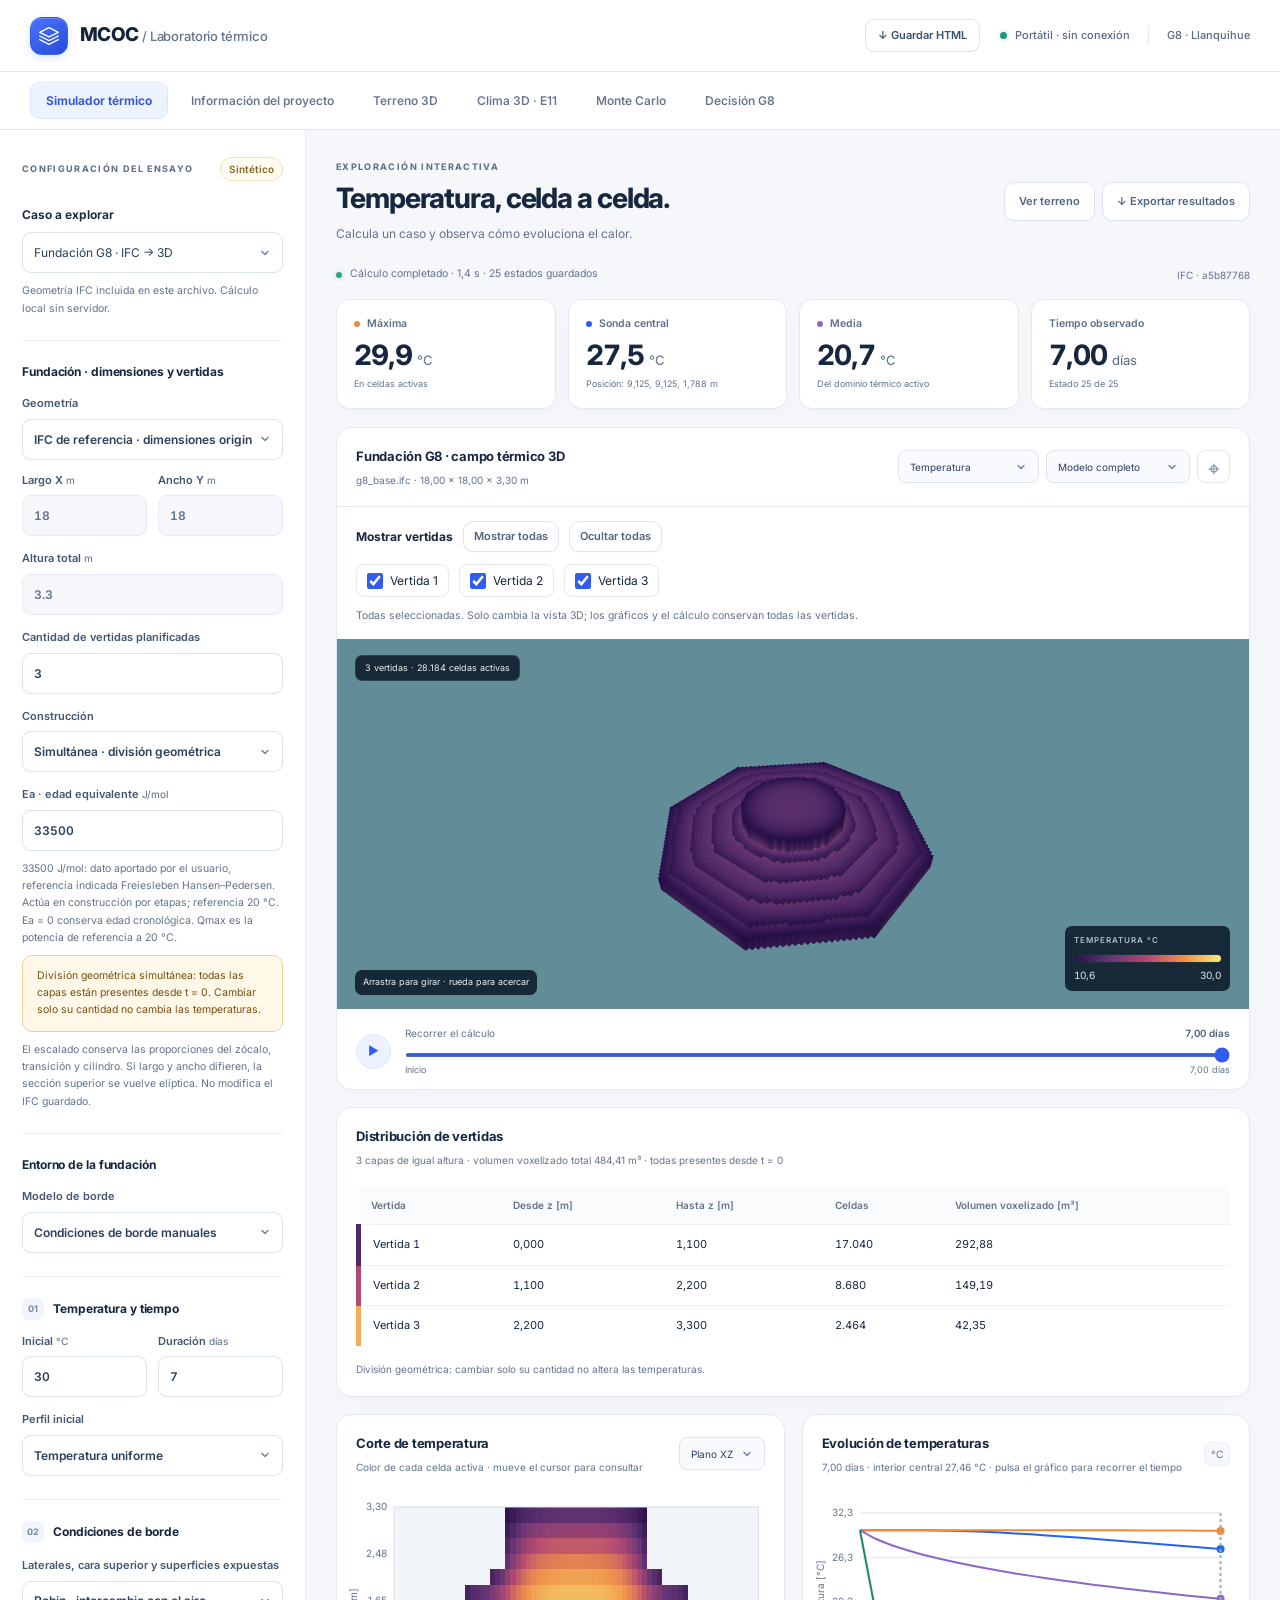
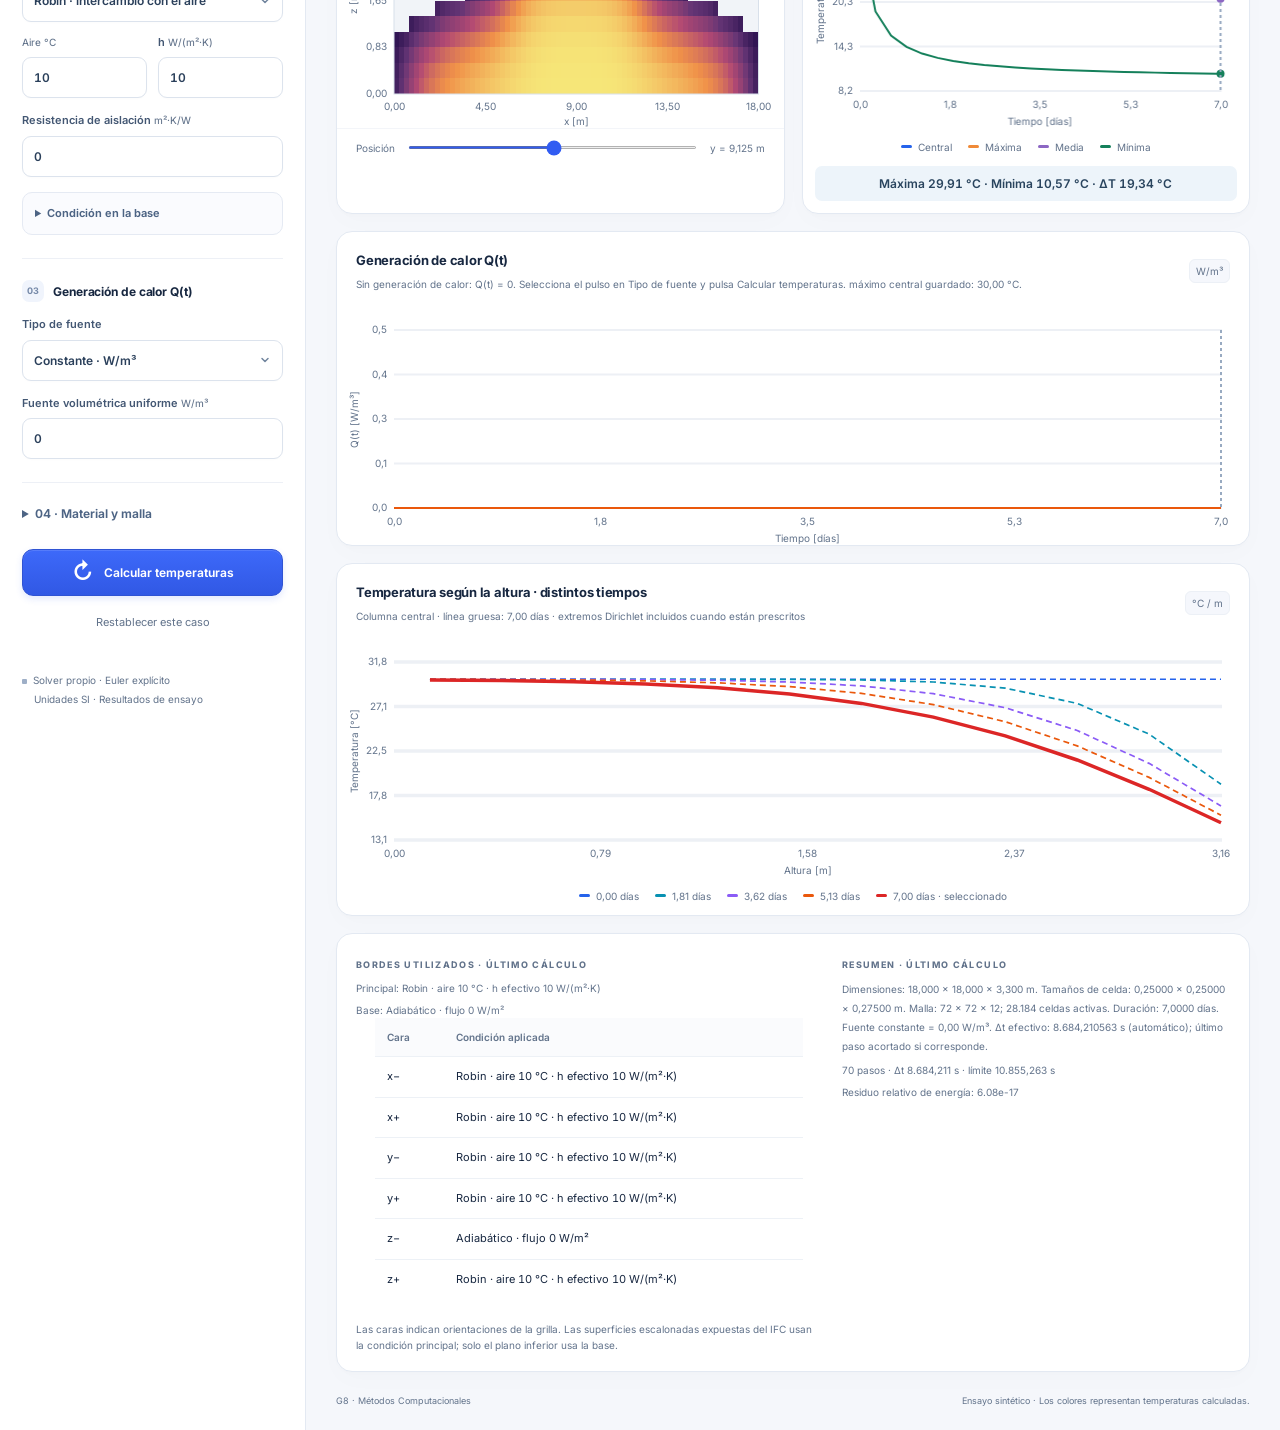
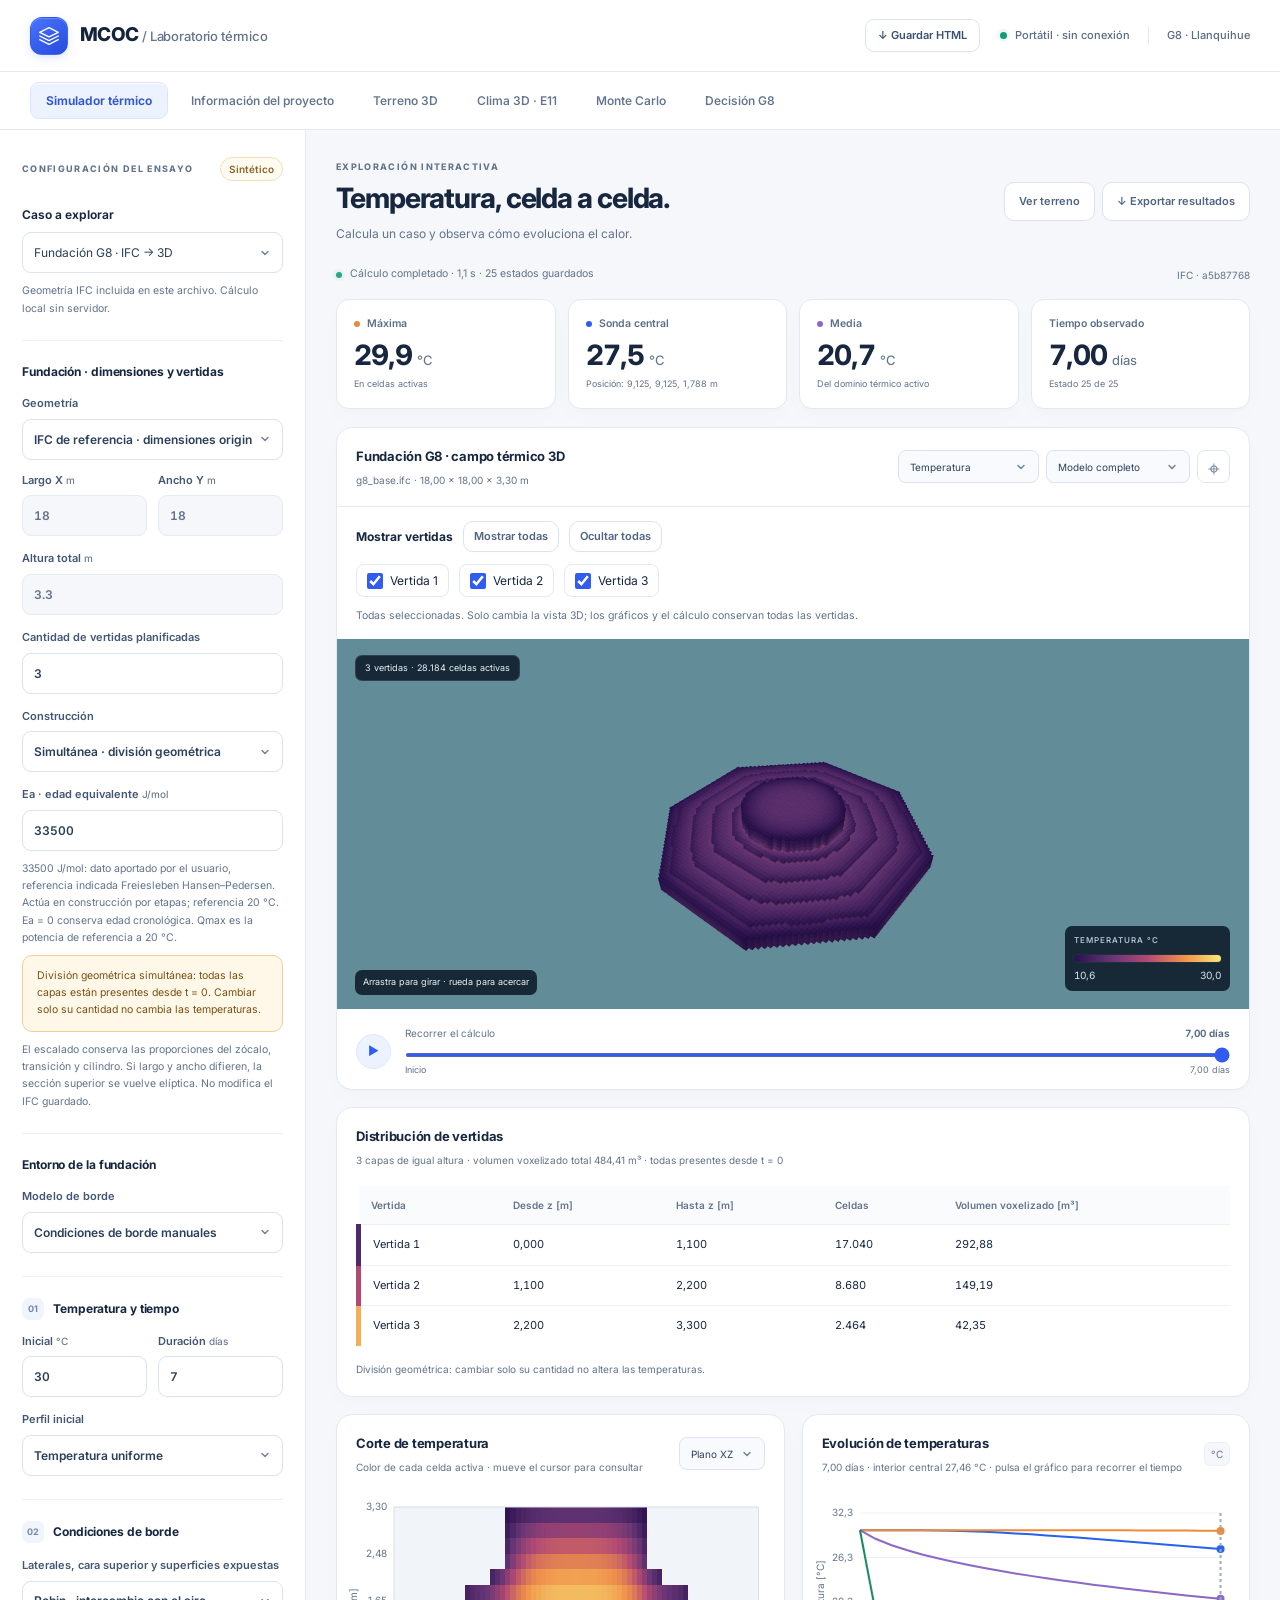
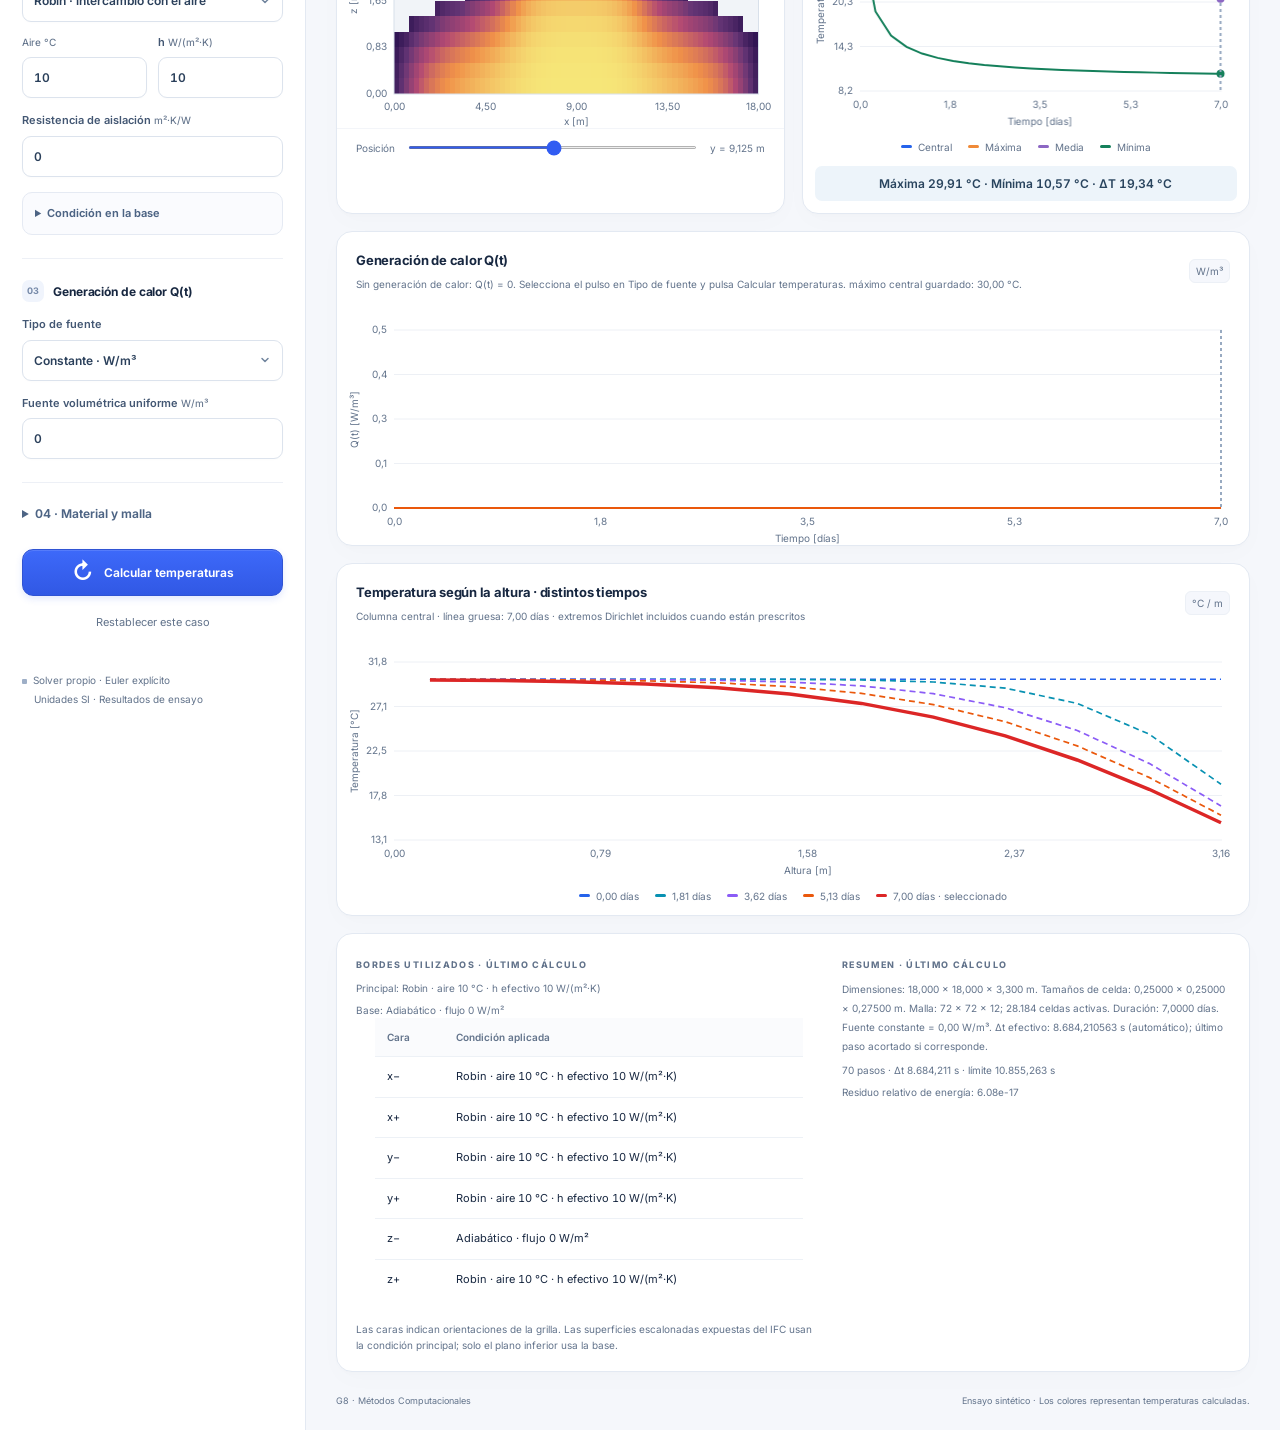
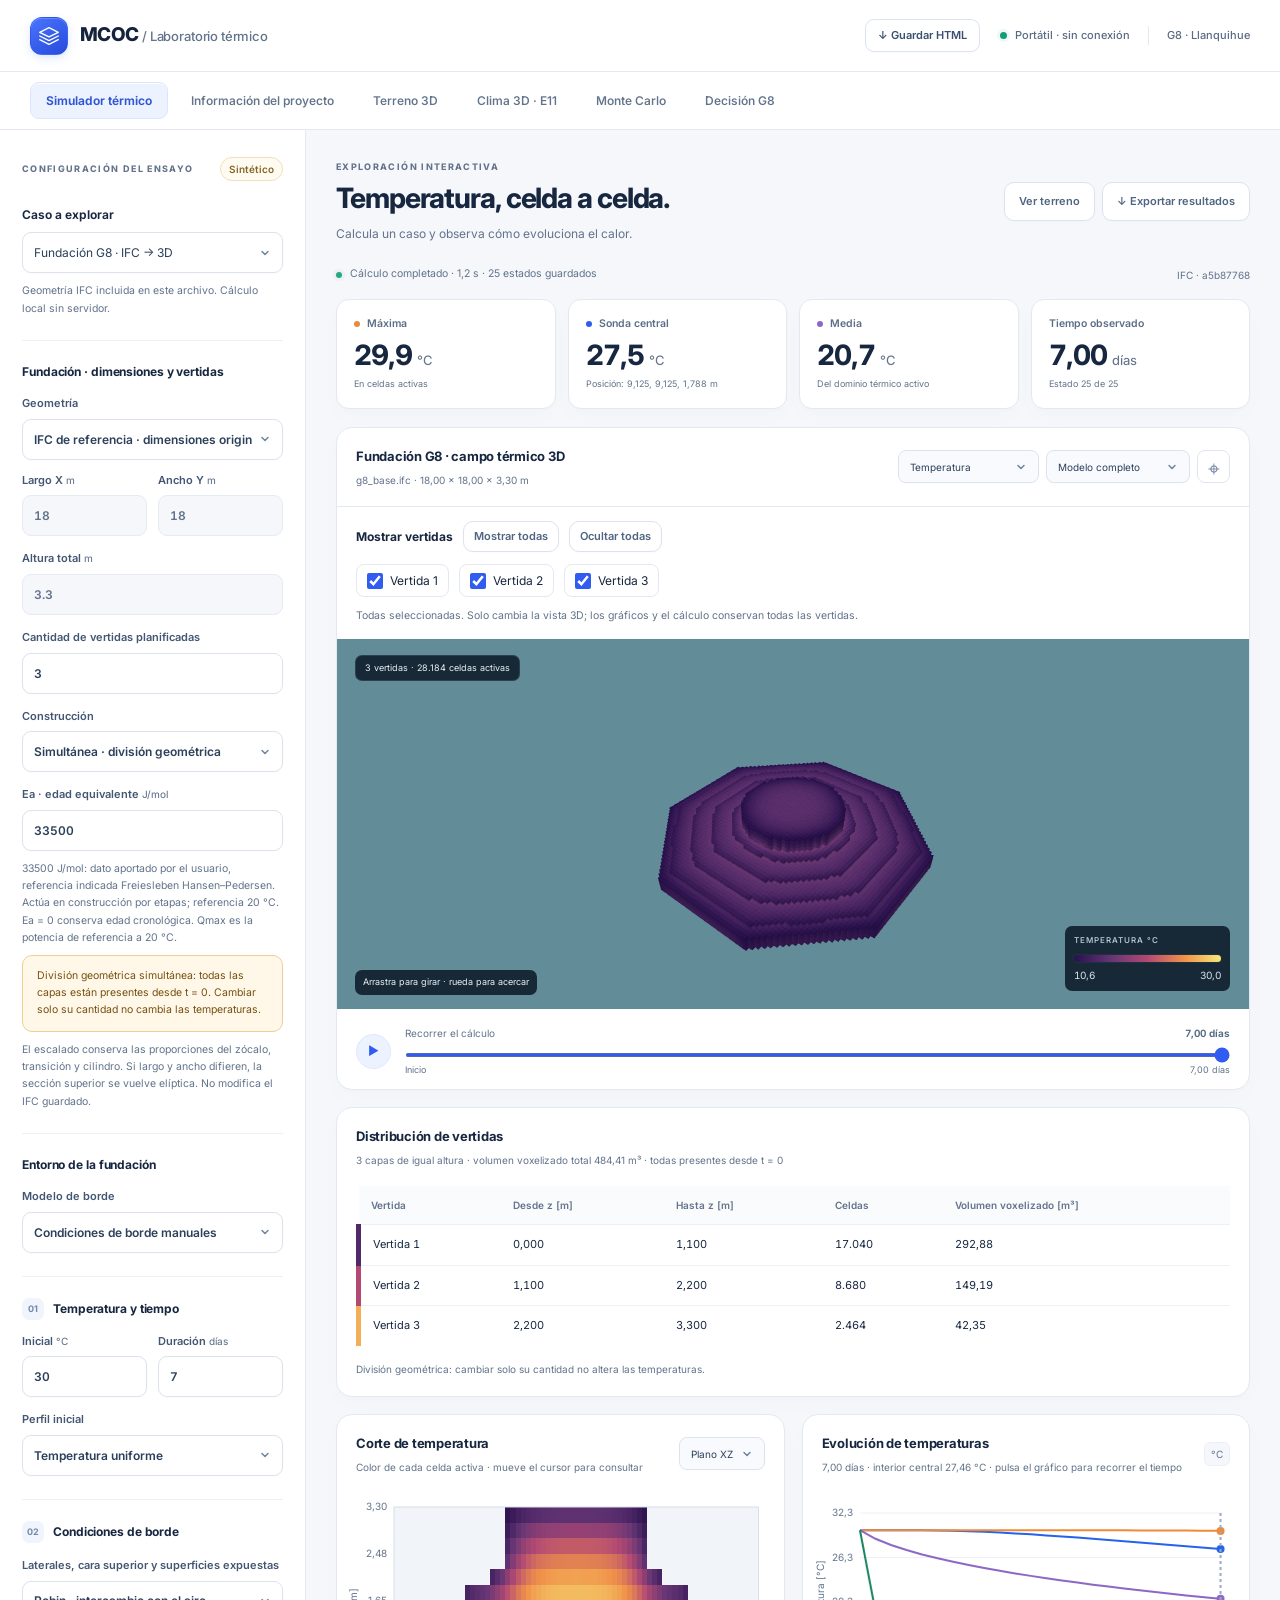
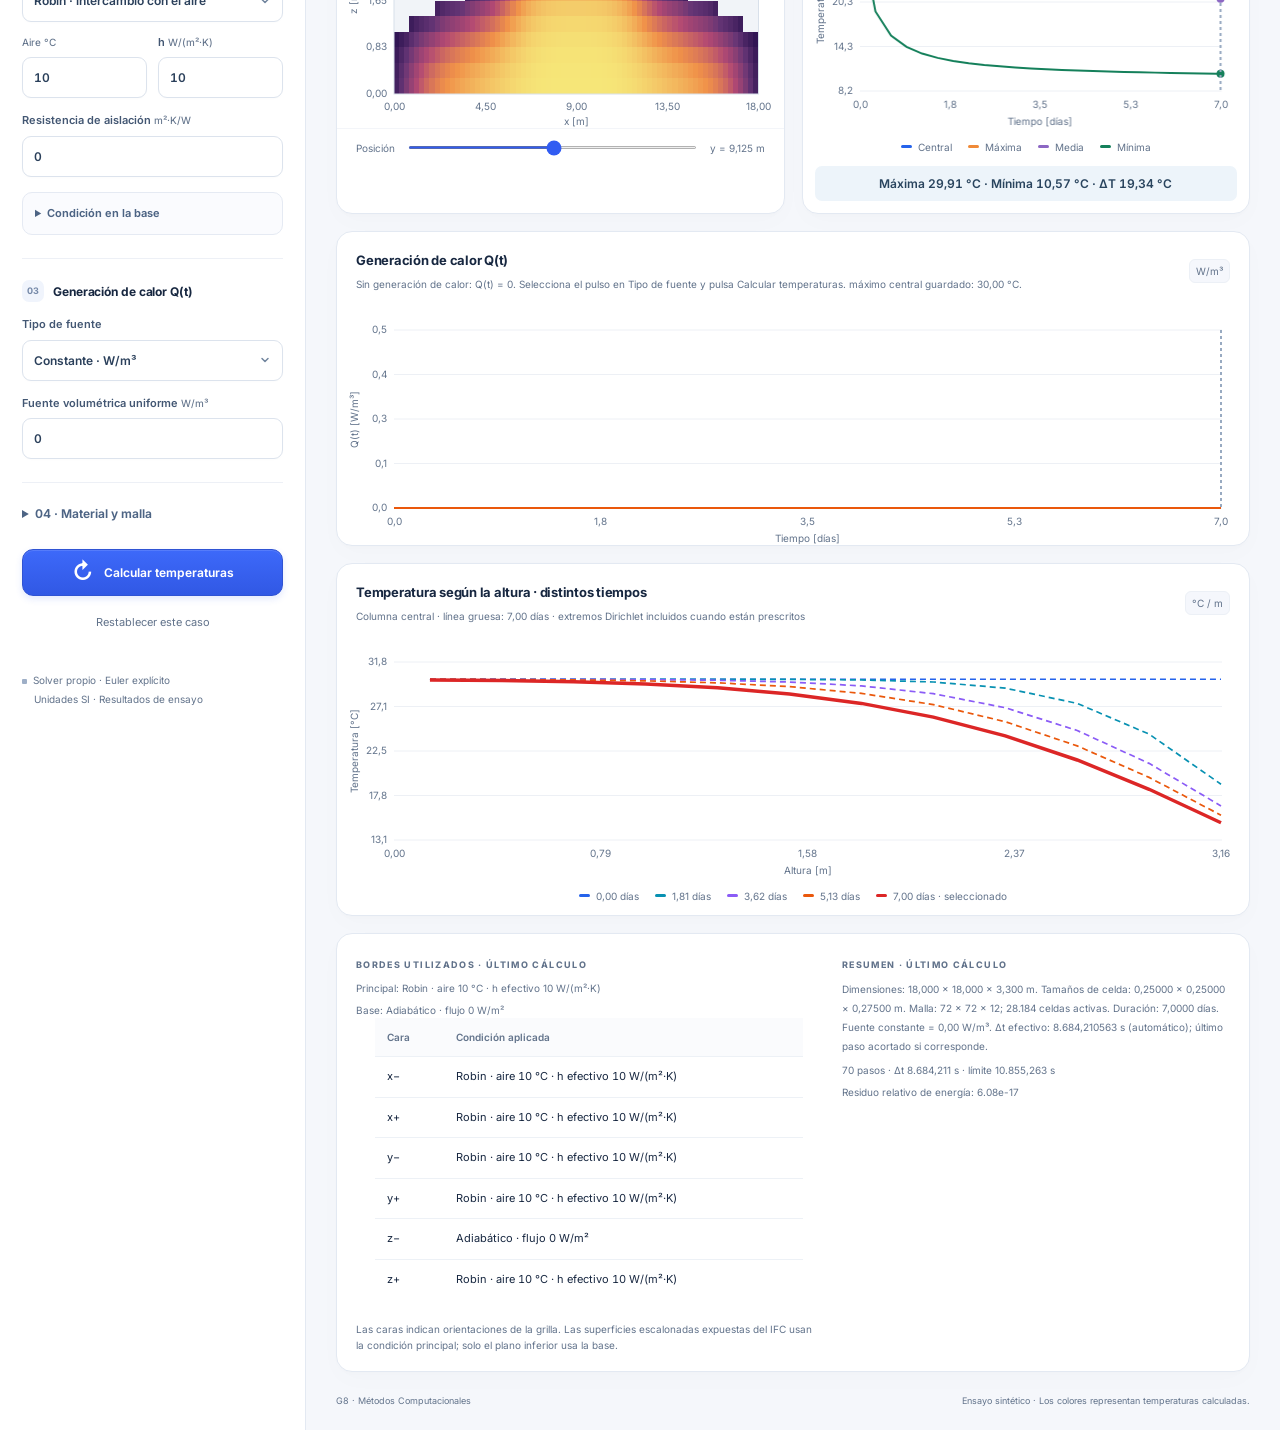
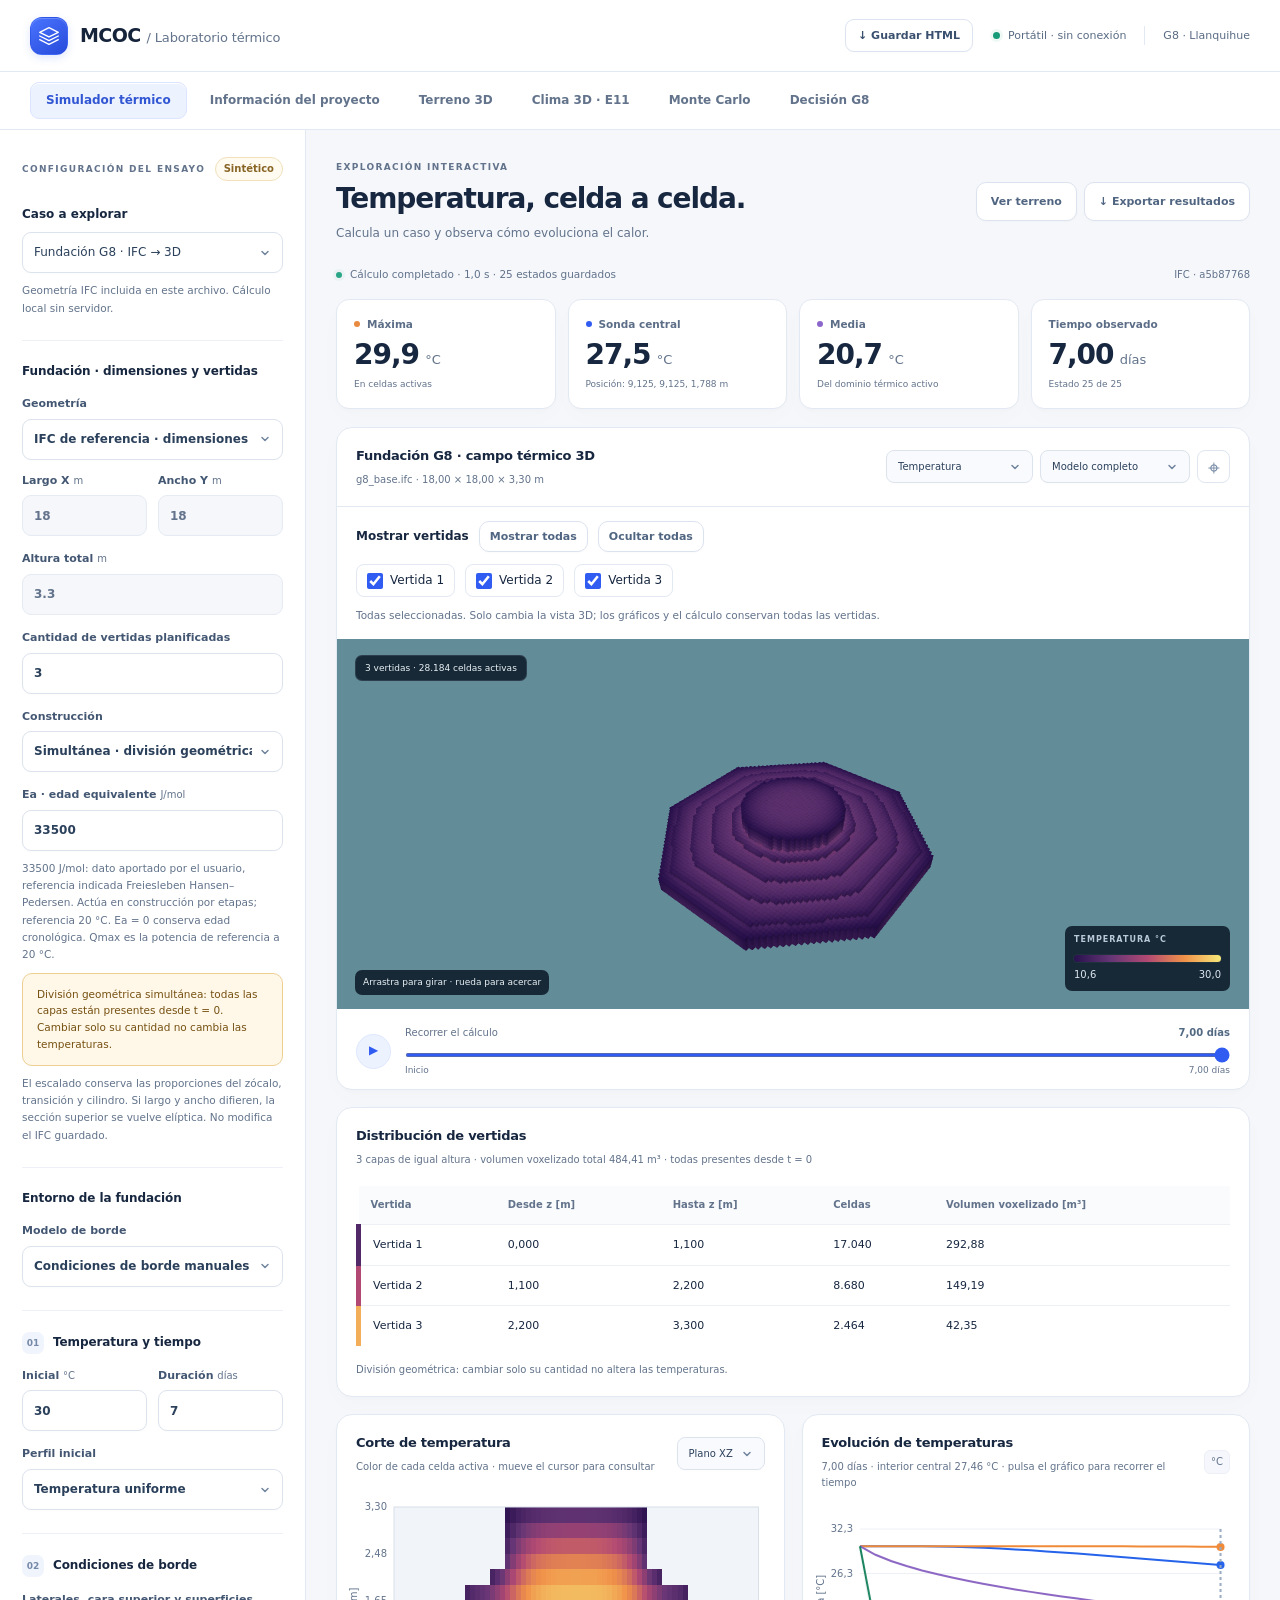
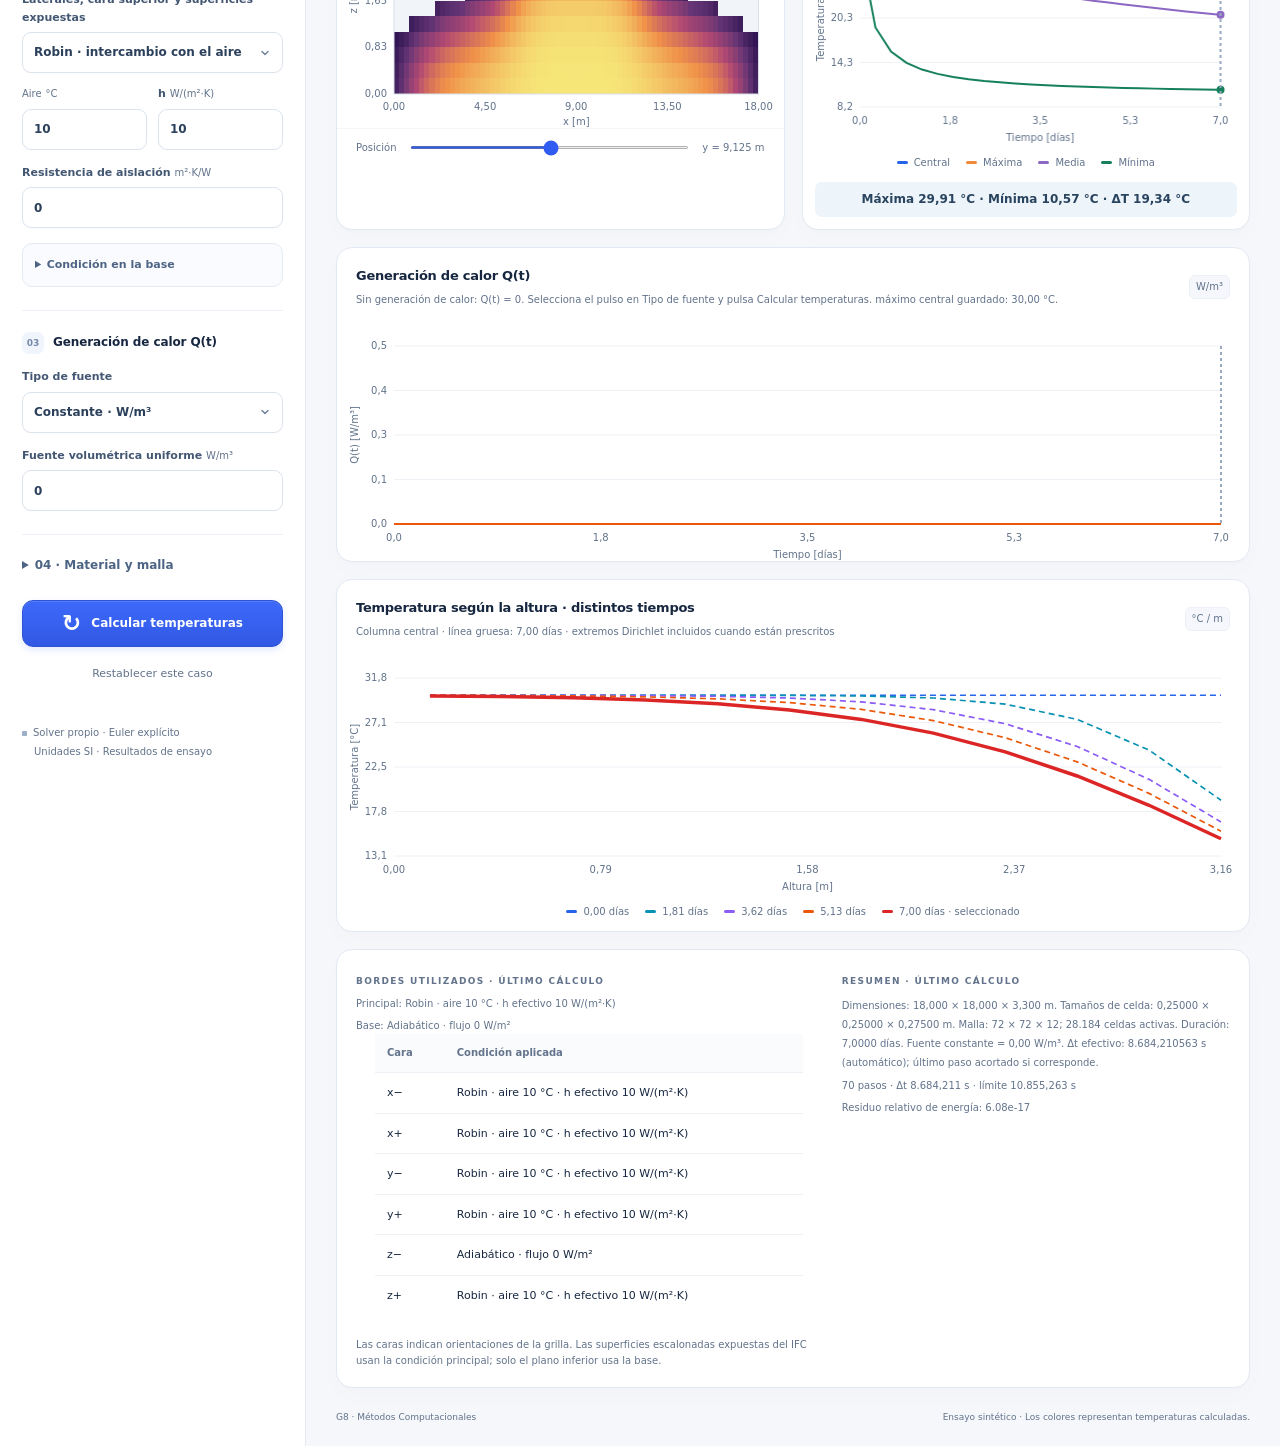
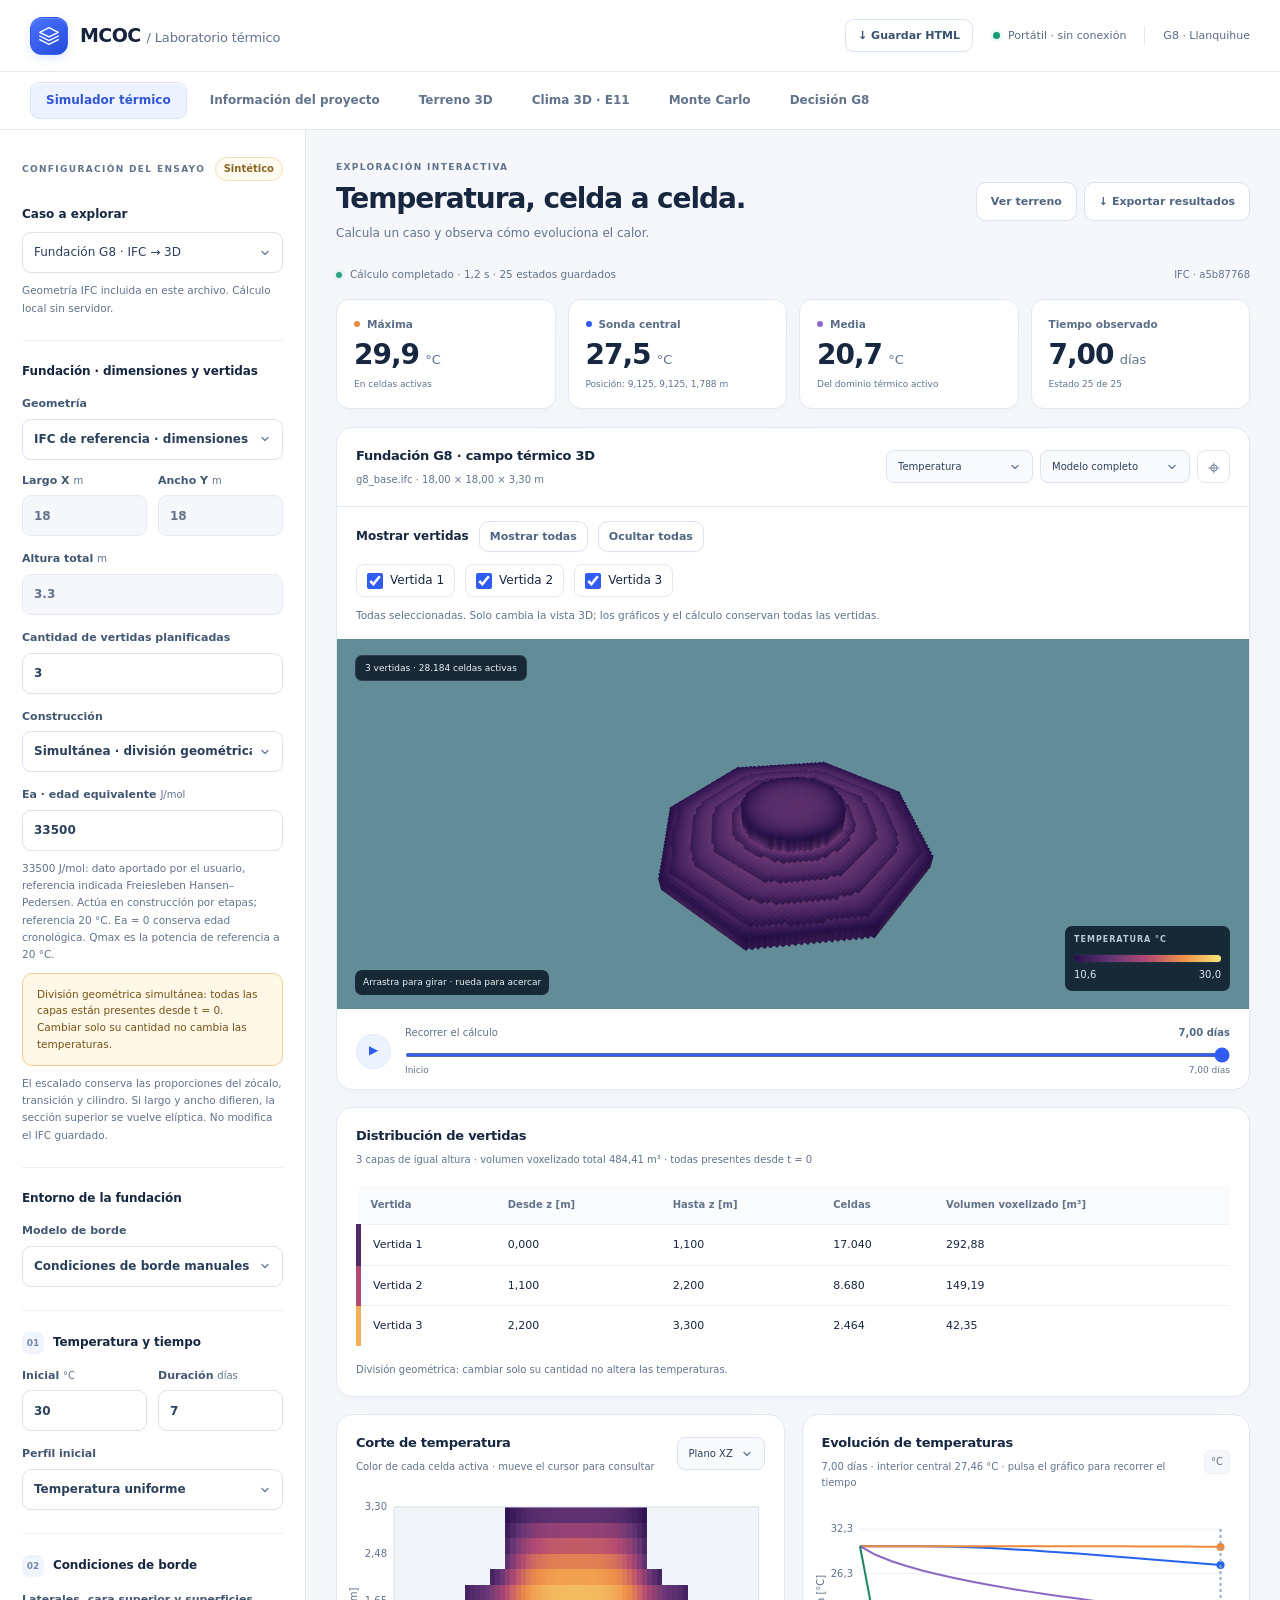
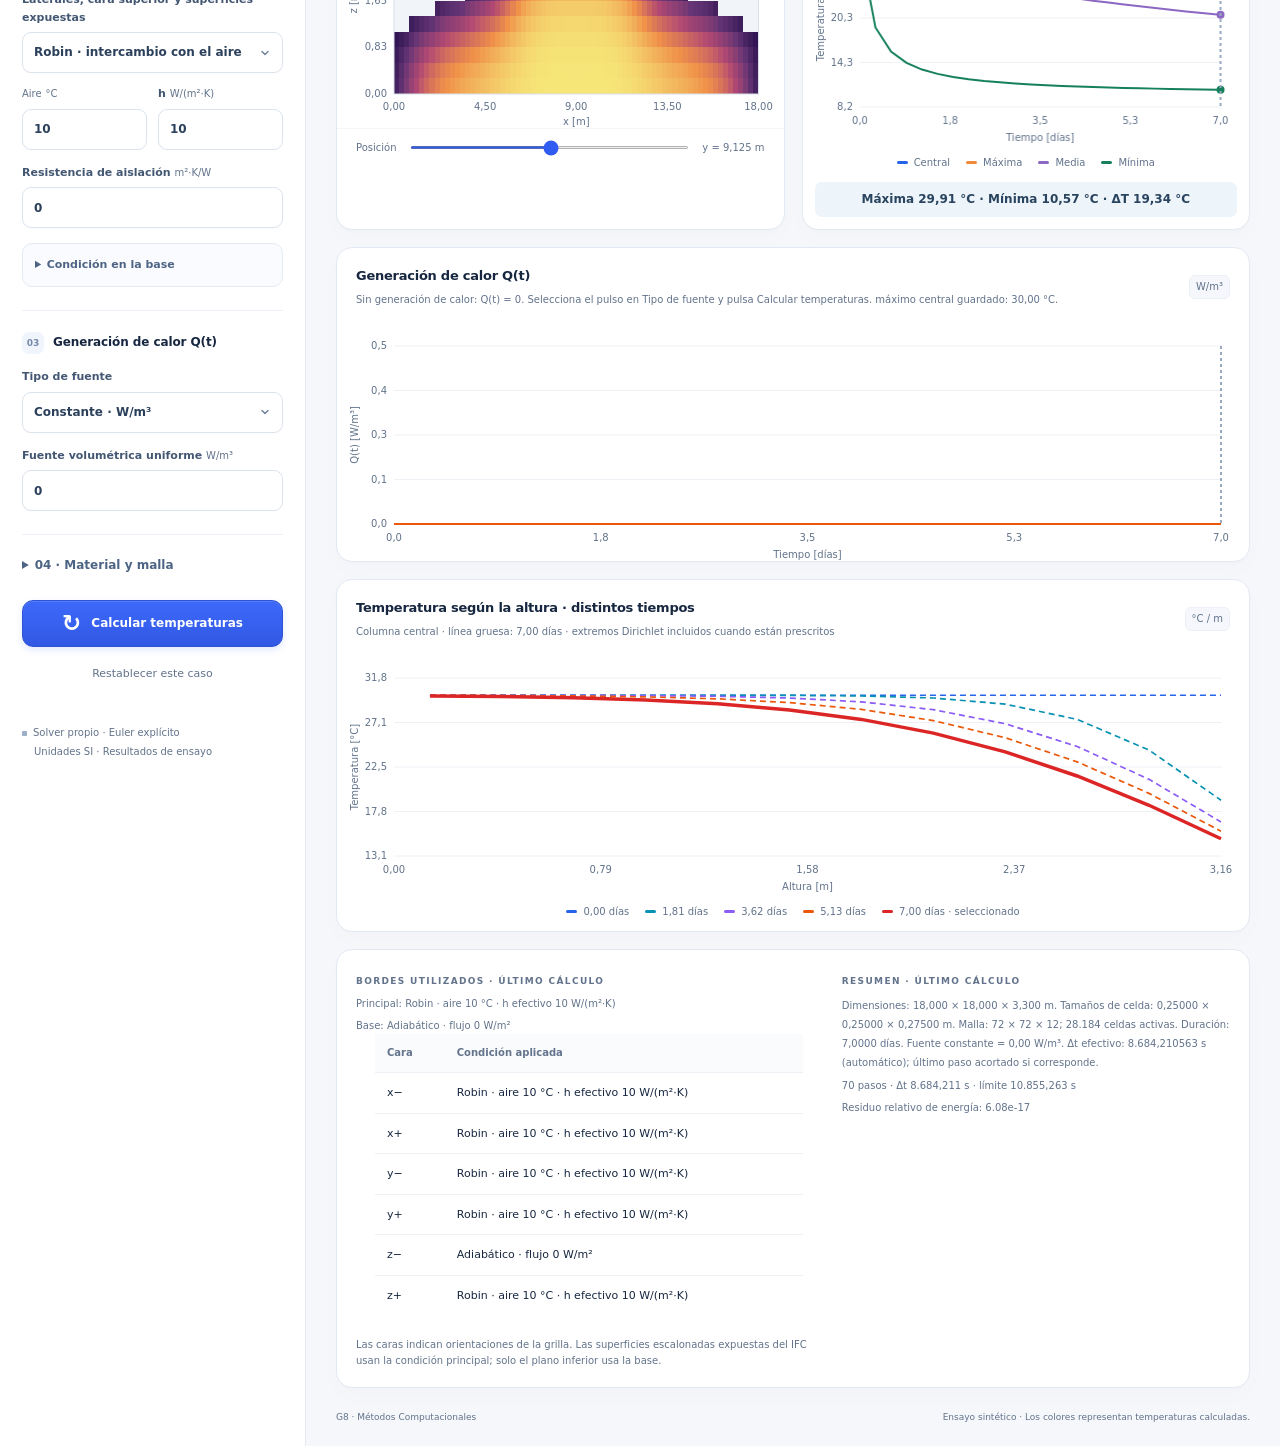
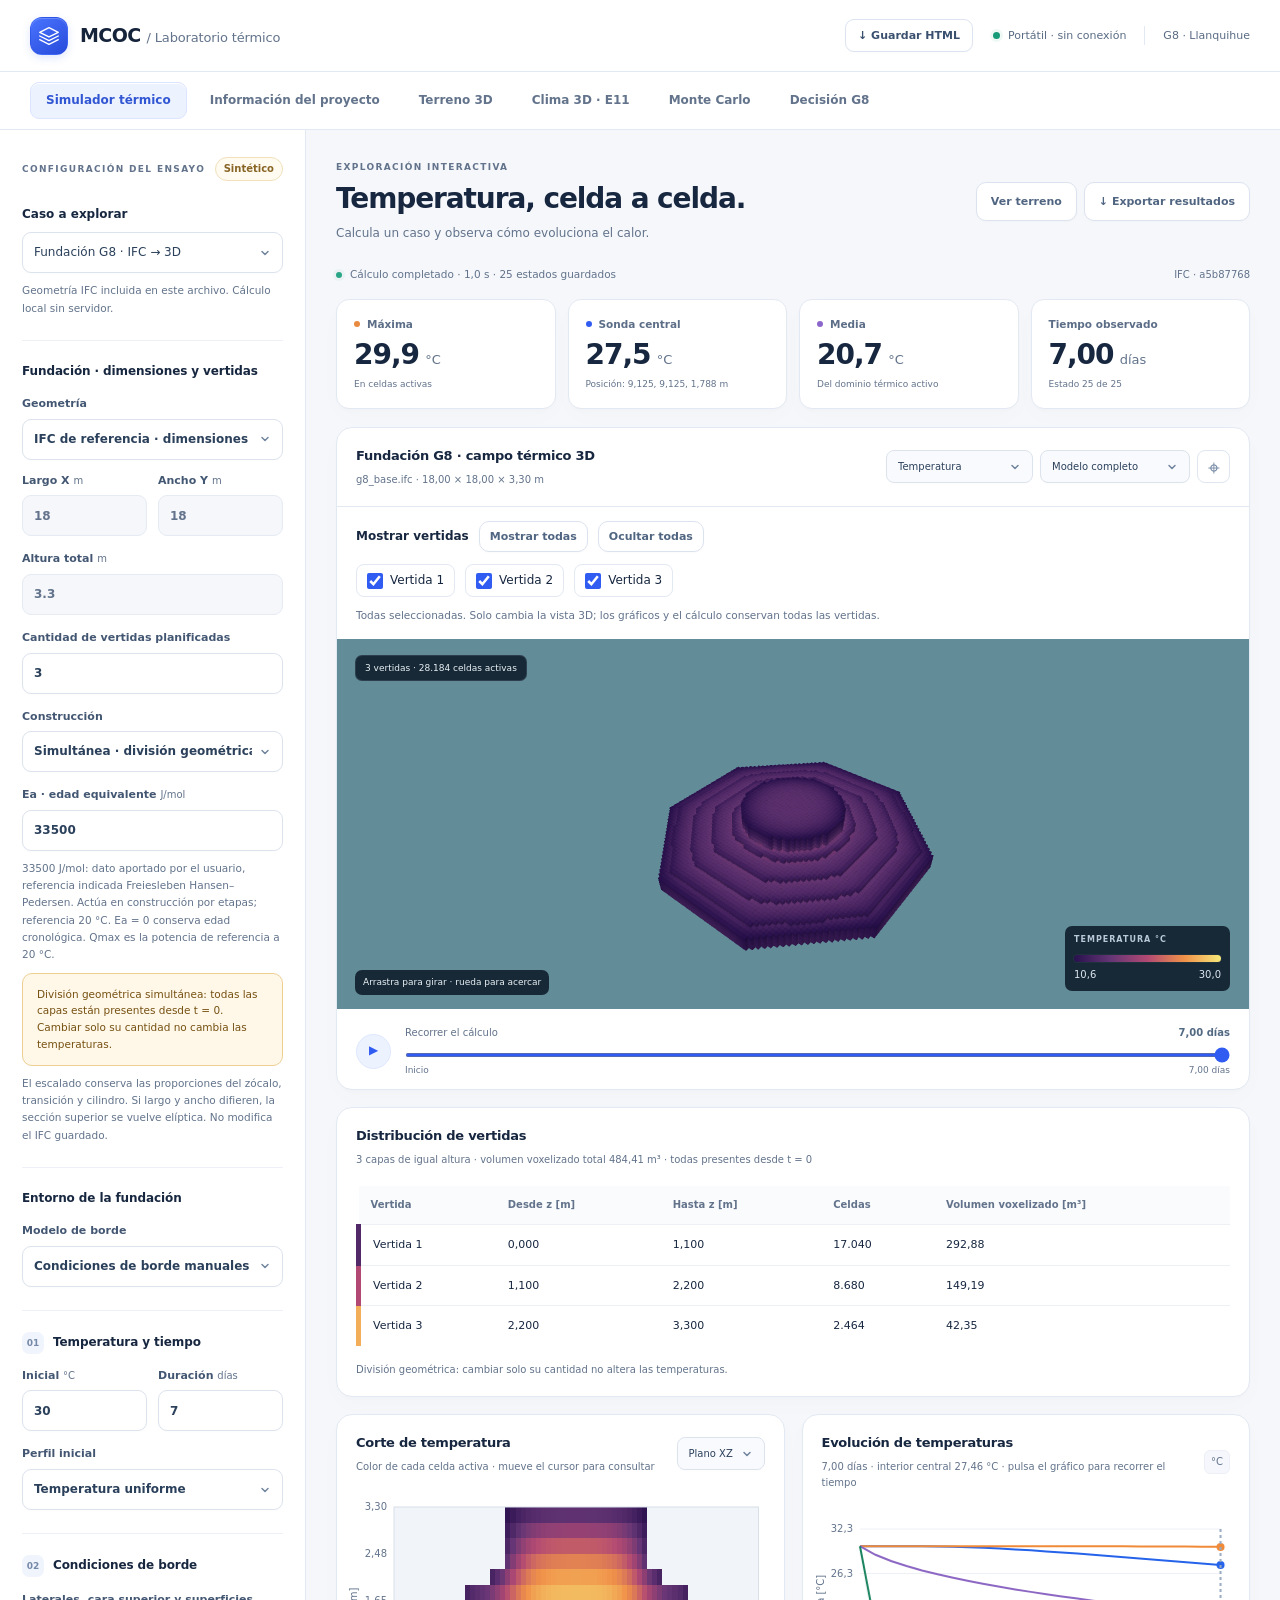
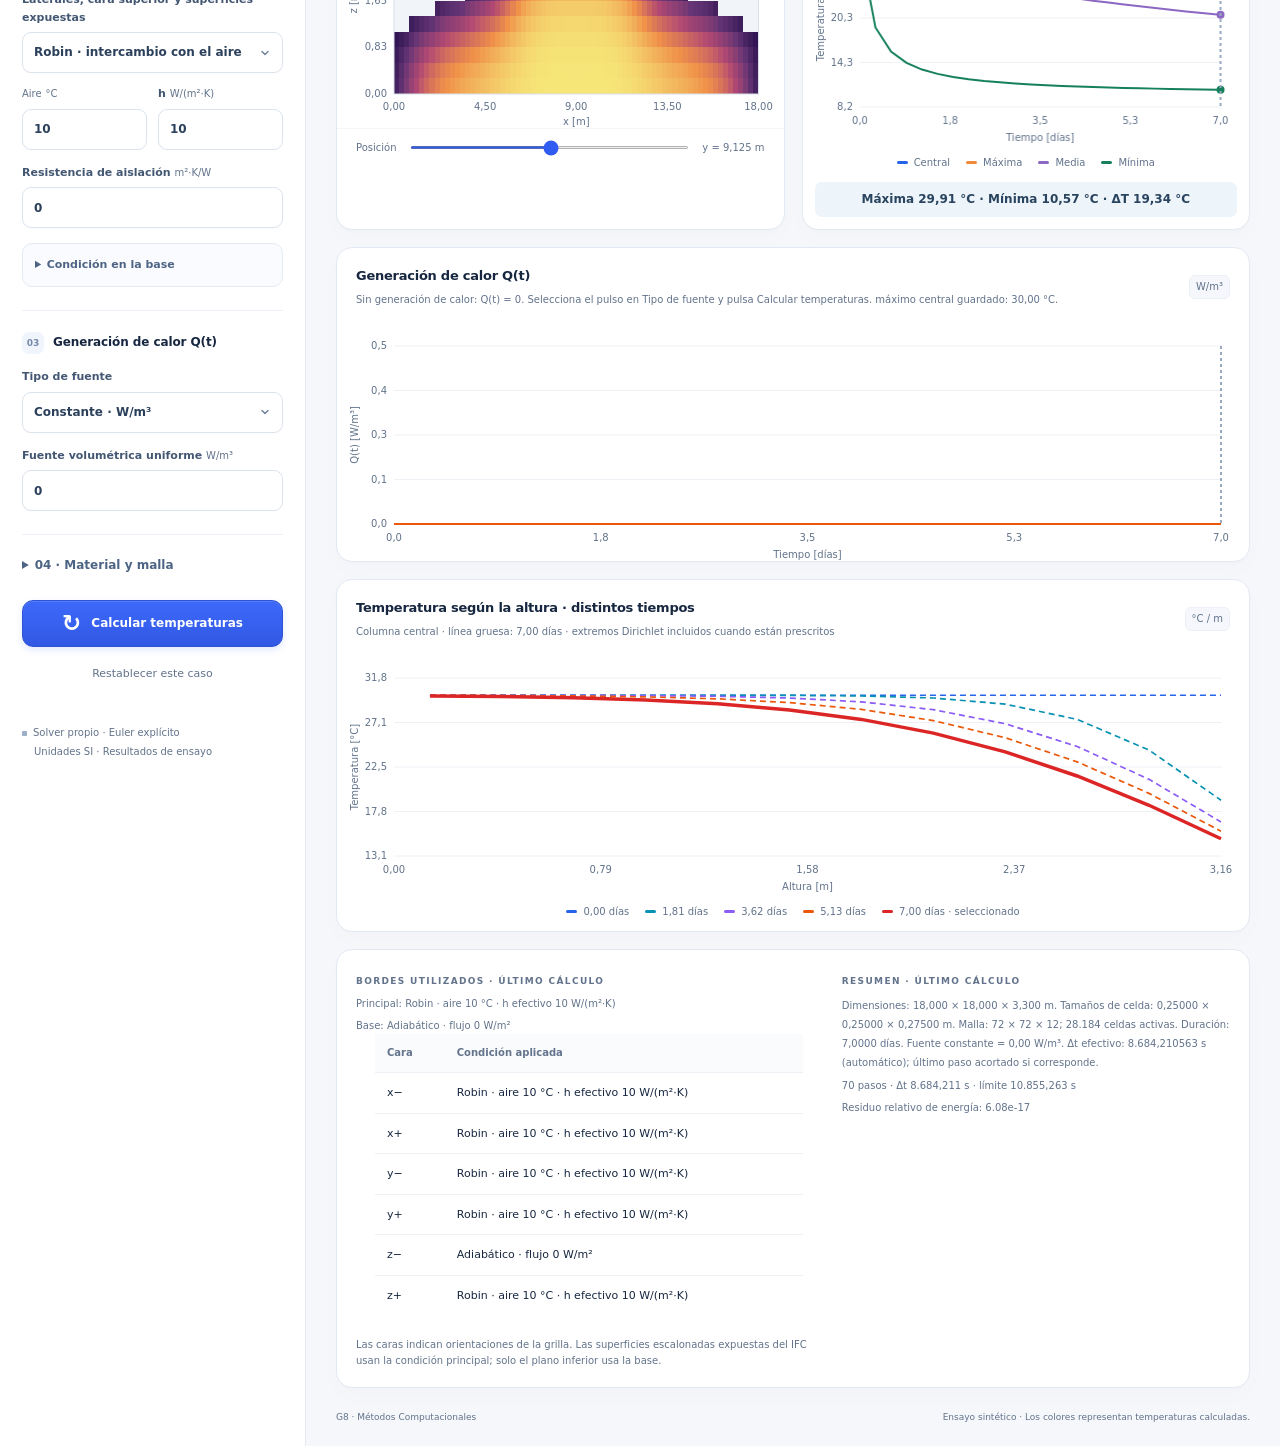
